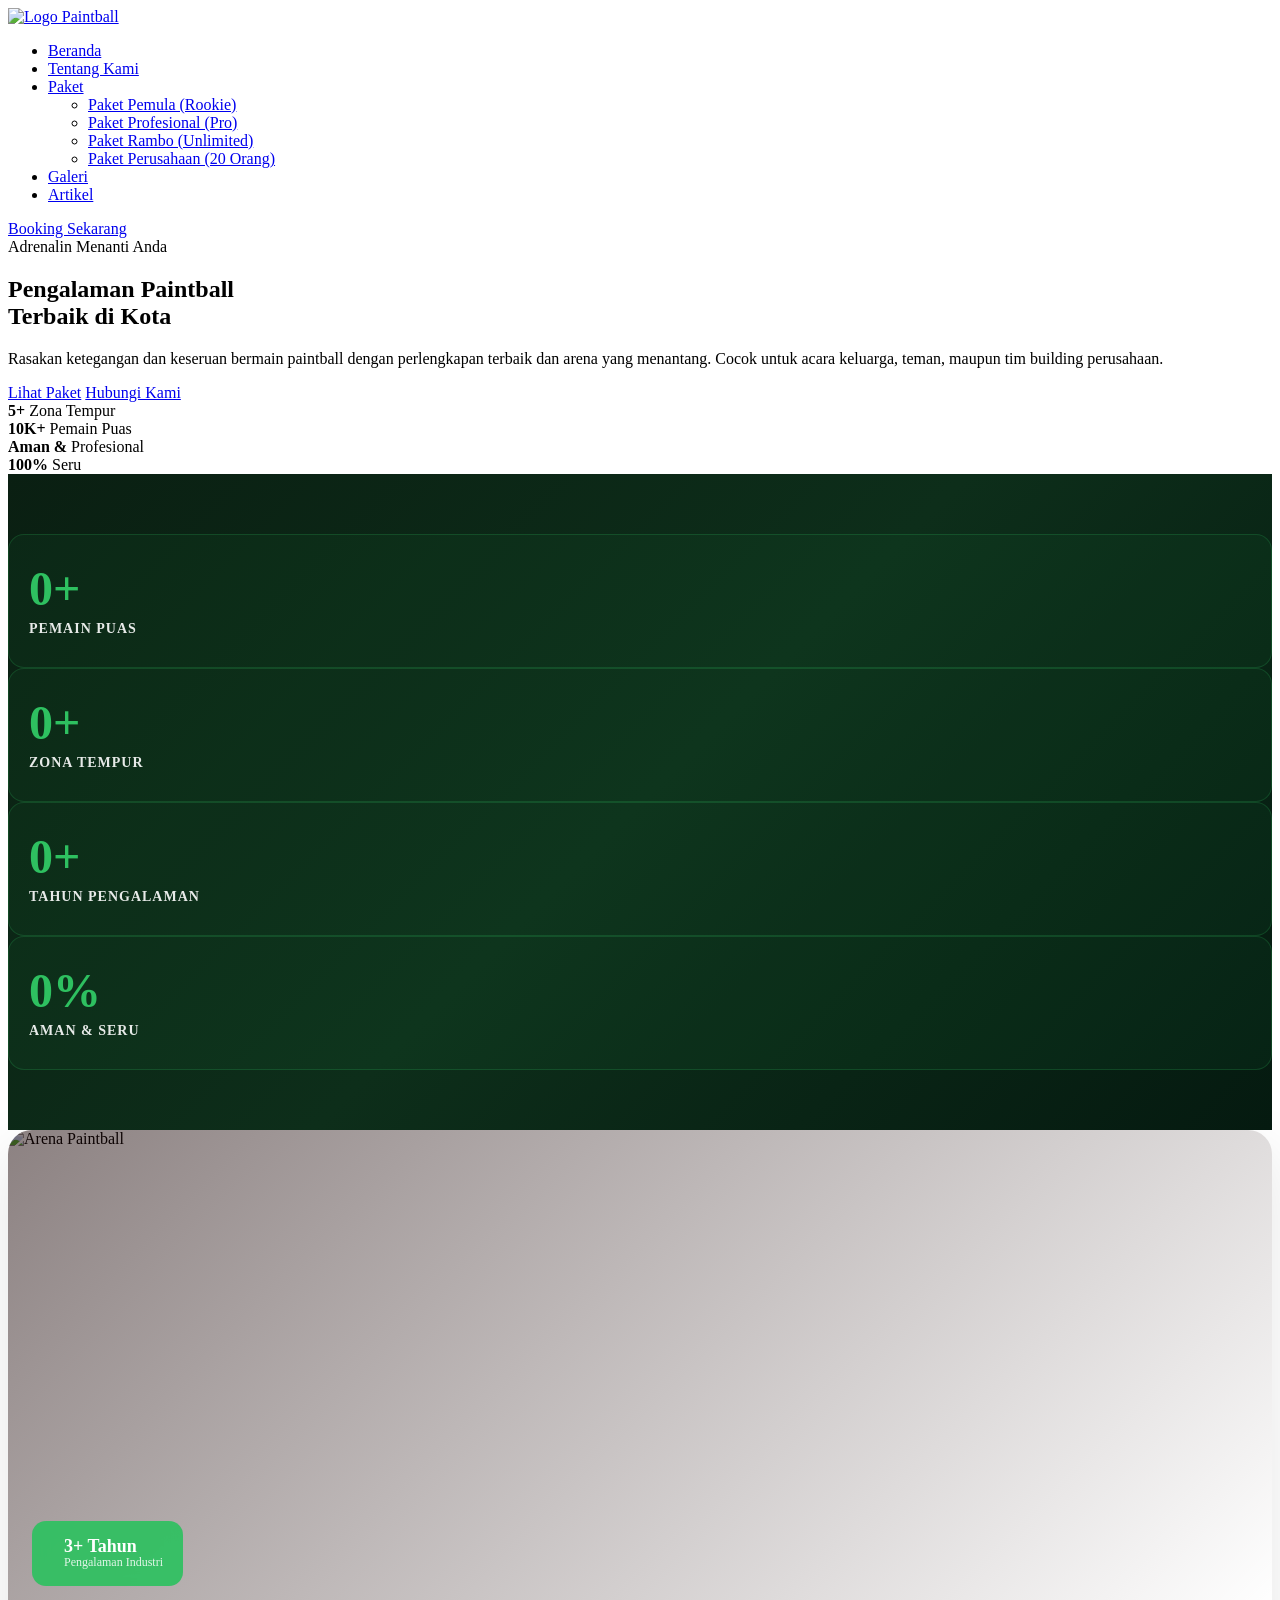
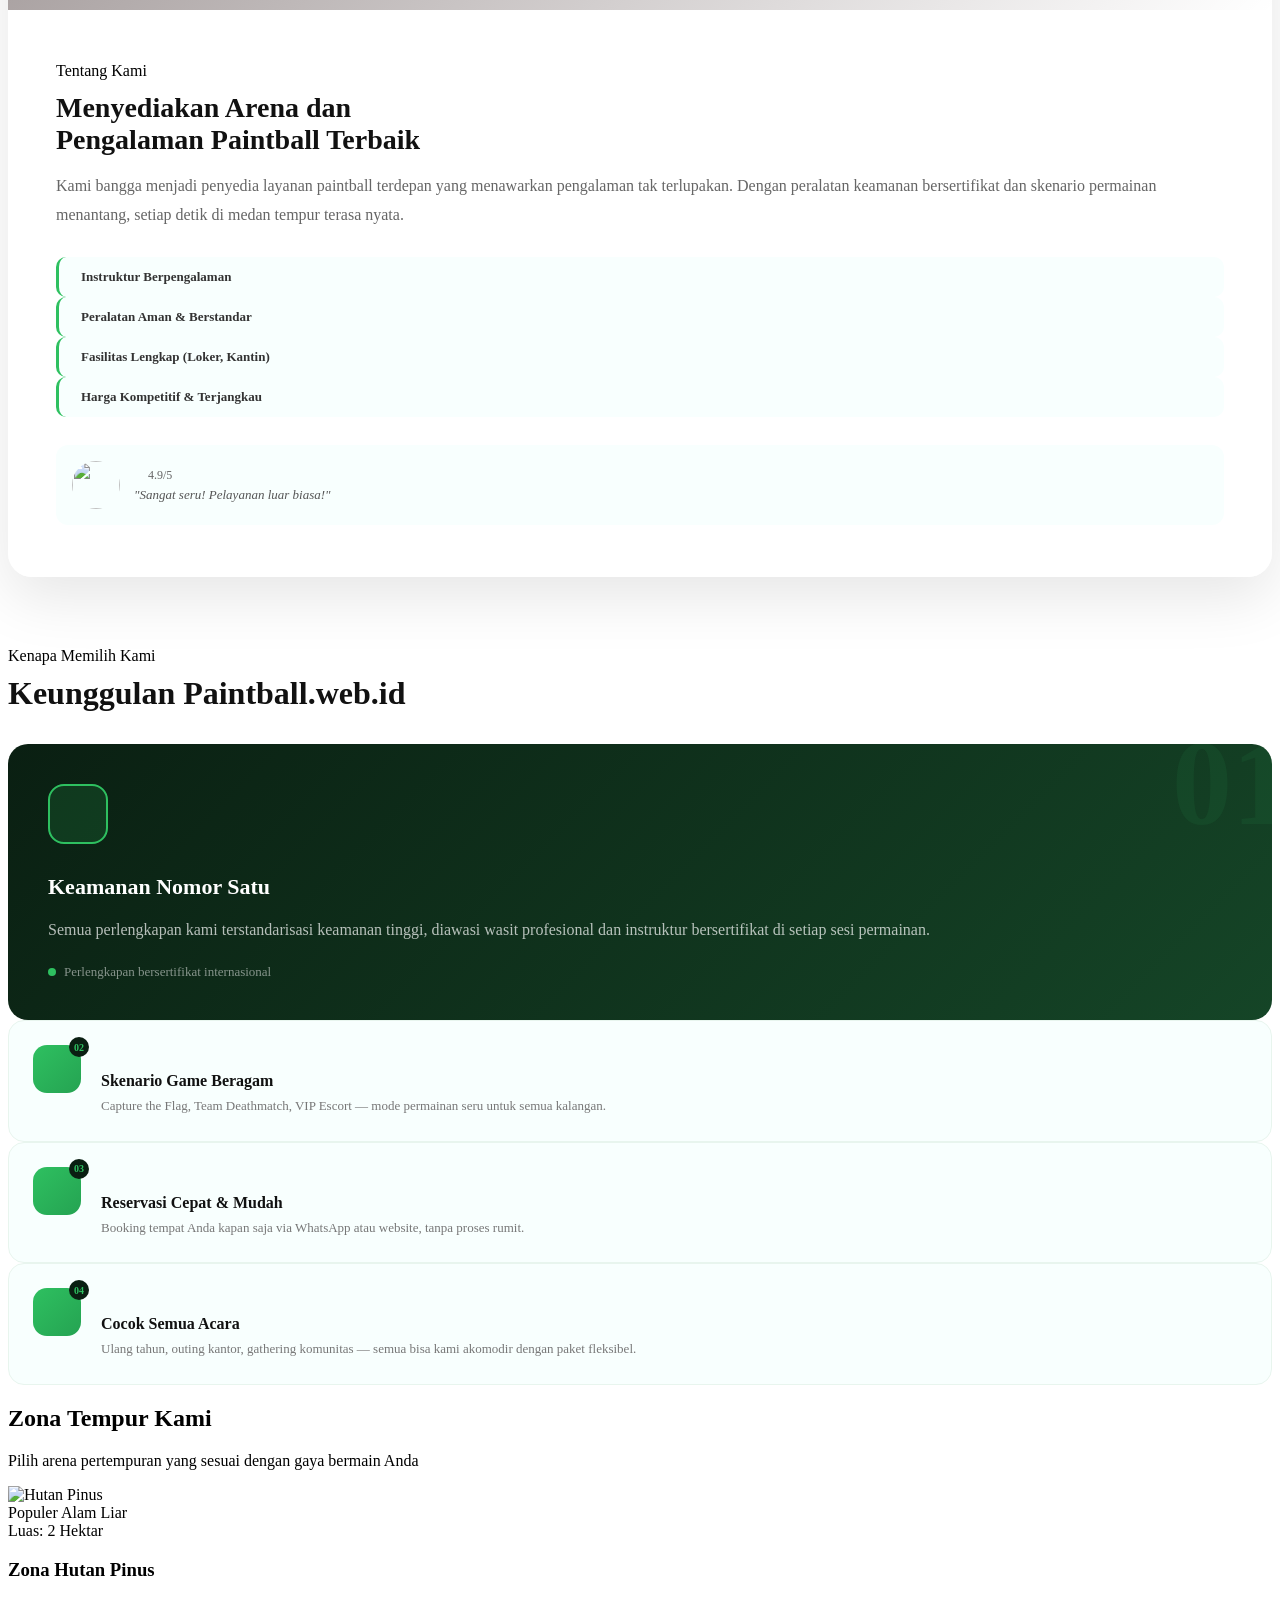
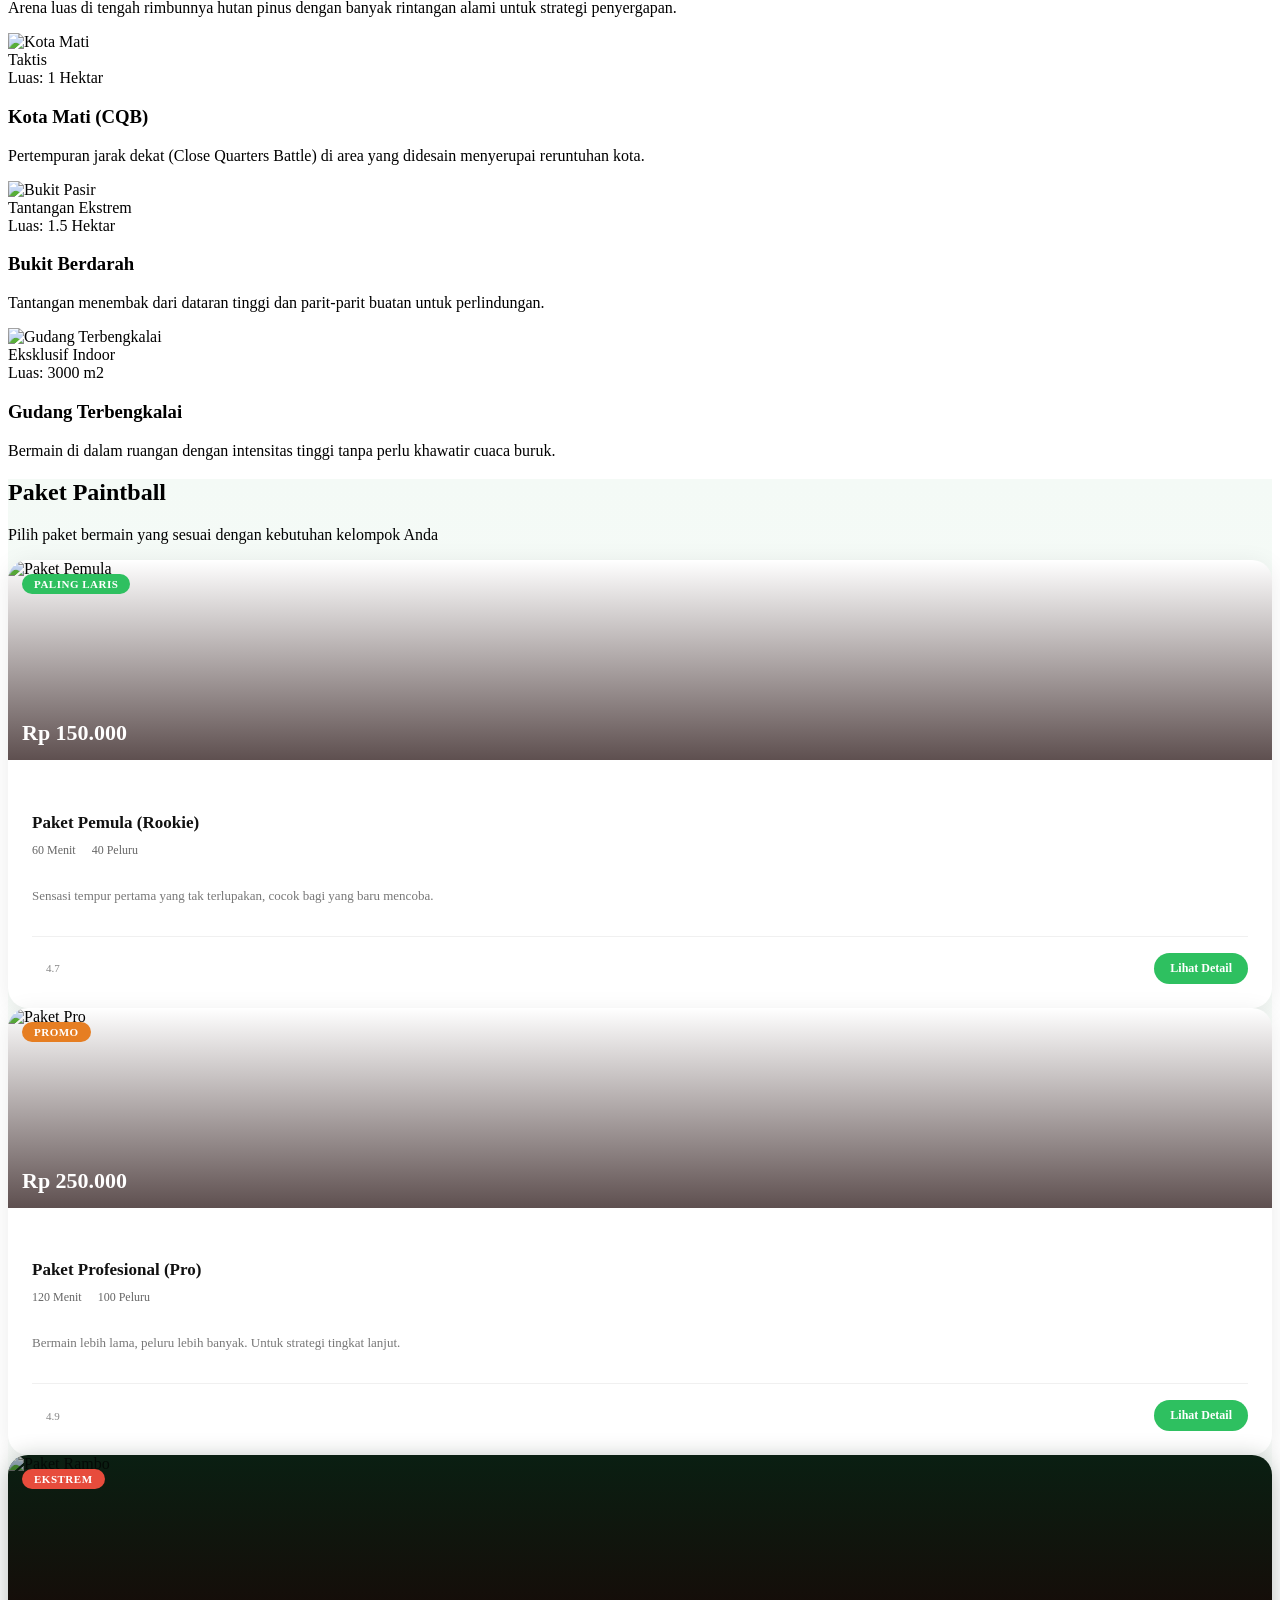
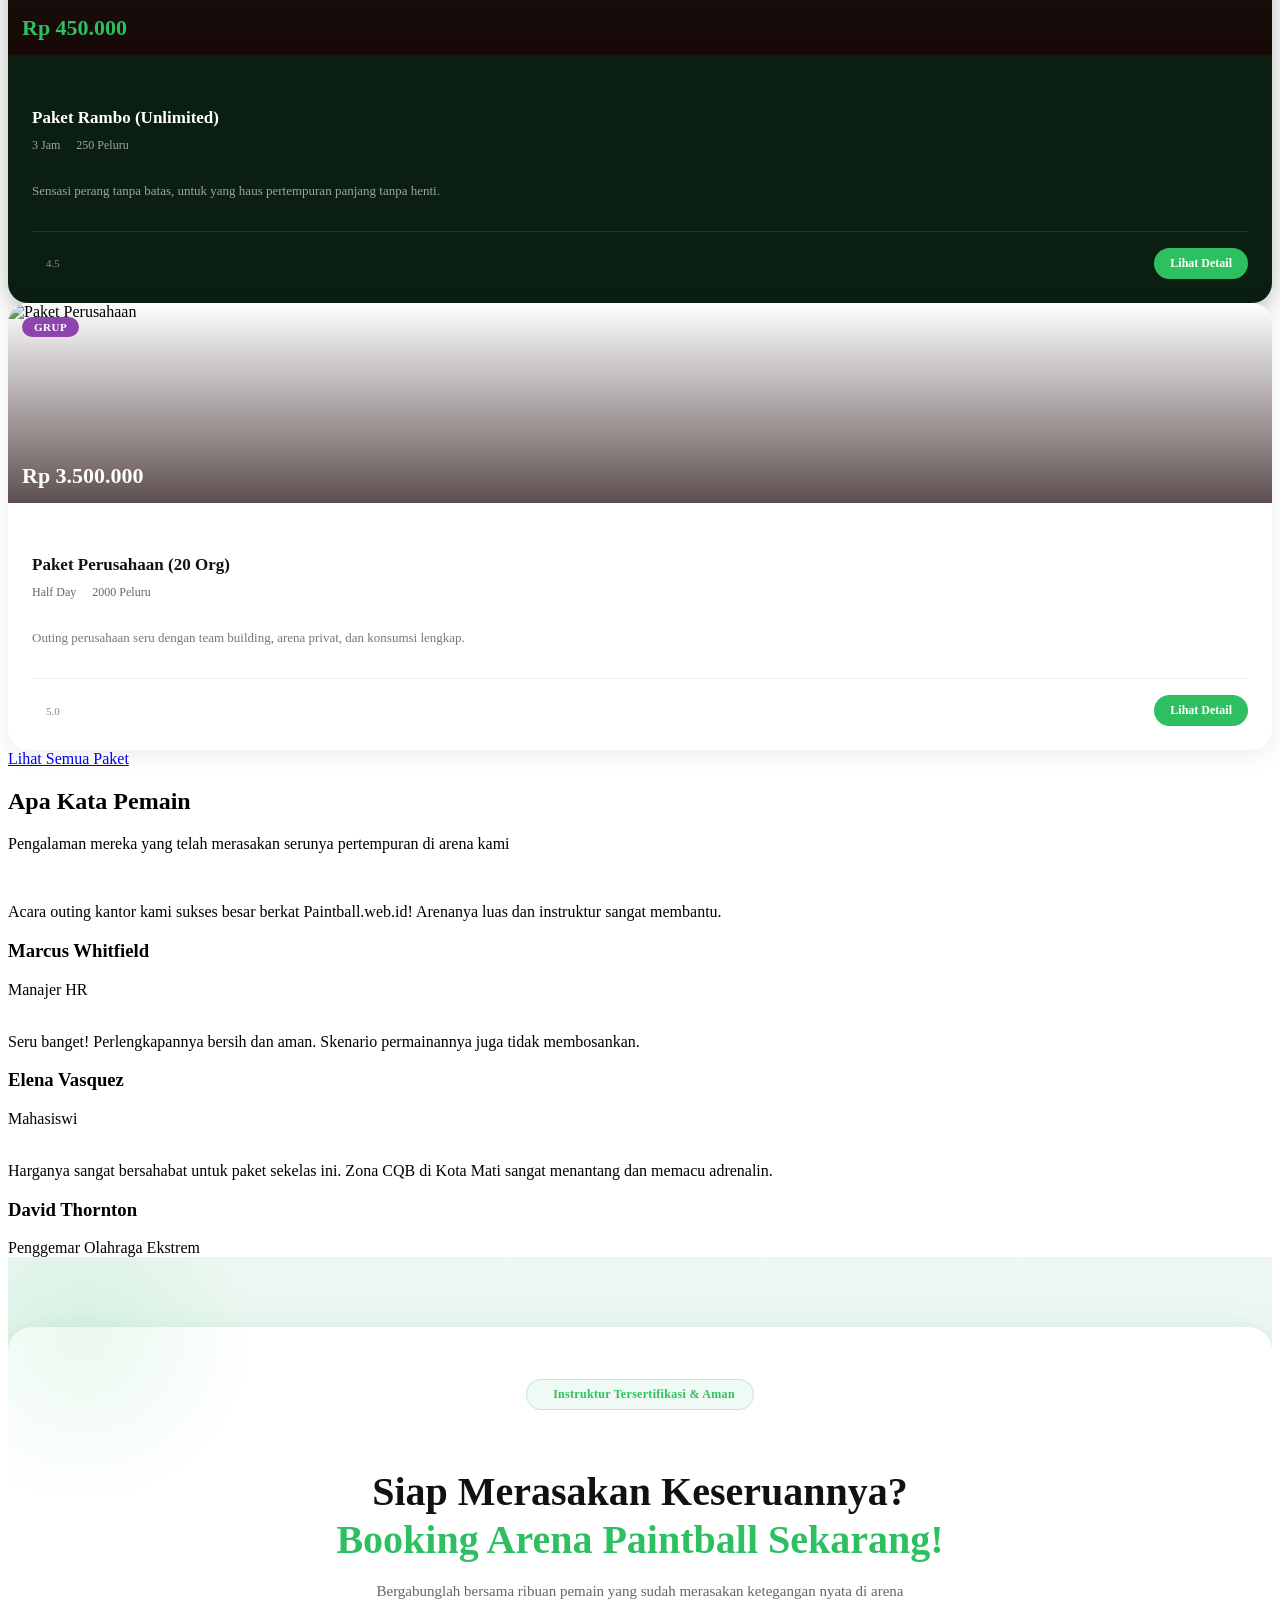
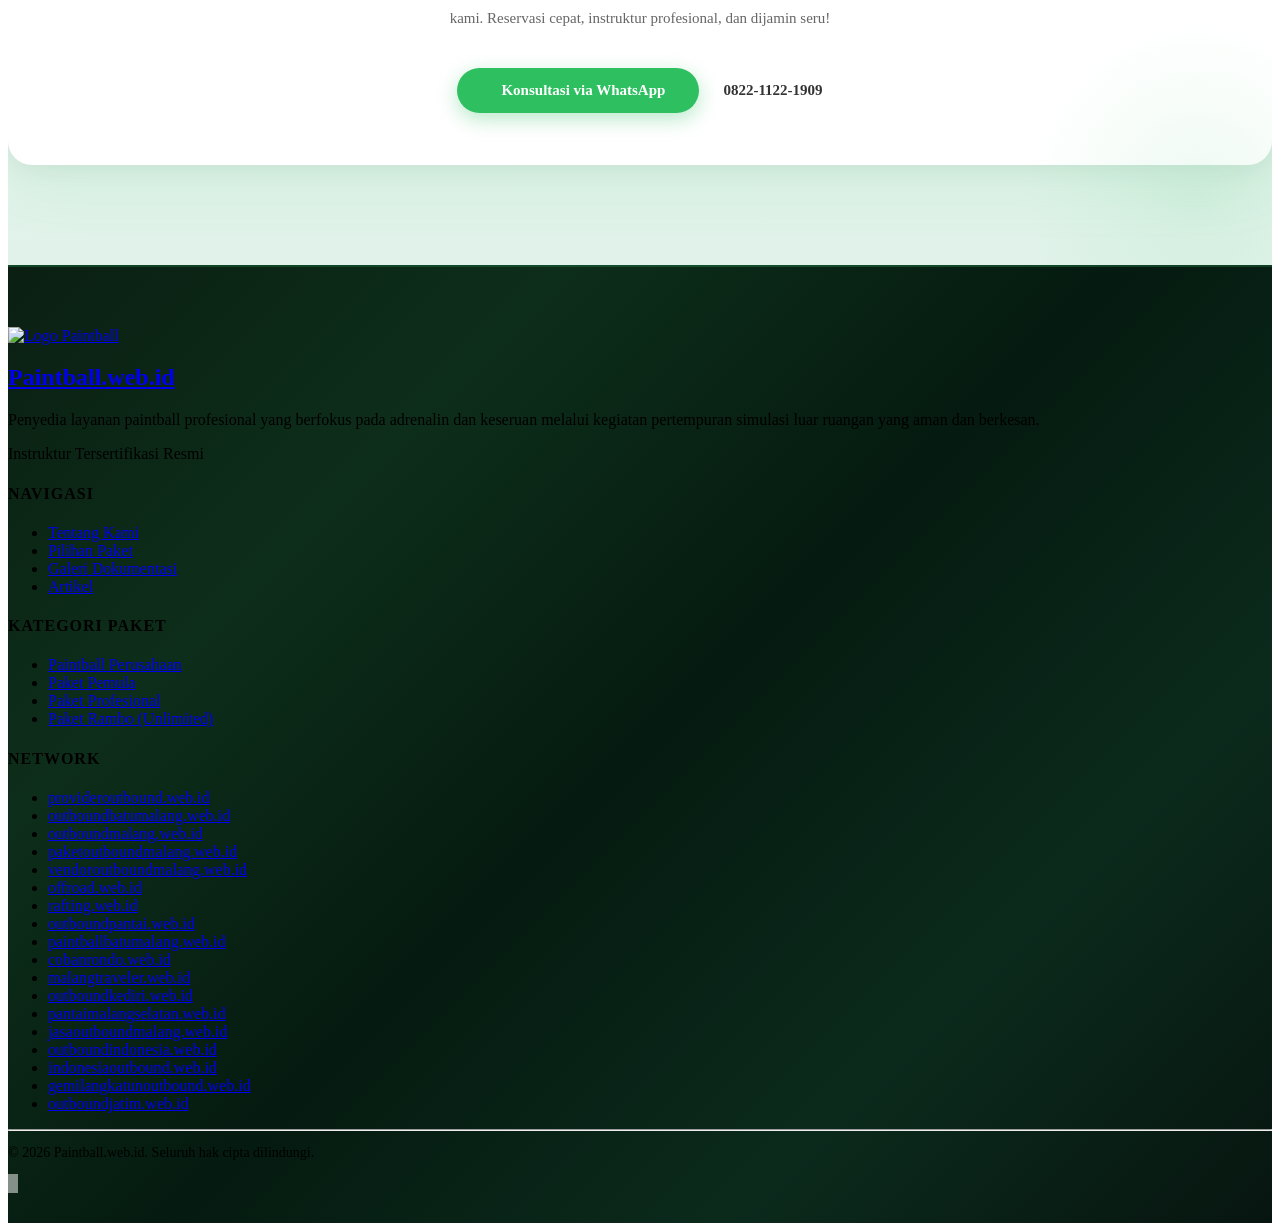
==== index.html @ d649b98e "Add files via upload" ====
<!DOCTYPE html>
<html lang="id">

<head>

  <meta charset="utf-8">
  <meta content="width=device-width, initial-scale=1.0" name="viewport">
  <title>Paintball Terbaik - Adrenalin Menanti Anda</title>
  <meta name="description" content="Rasakan keseruan bermain paintball dengan perlengkapan terbaik dan arena menantang. Cocok untuk acara keluarga, teman, maupun tim building.">
  <meta name="keywords"
    content="paintball, paintball Batu Malang, paket paintball murah, arena paintball, sewa perlengkapan paintball, paintball indonesia, booking paintball">

  <!-- AEO & GEO Tags -->
  <meta name="publisher" content="Paintball Web ID">
  <meta name="author" content="Tim Paintball Web ID">
  <meta name="robots" content="index, follow, max-image-preview:large, max-snippet:-1, max-video-preview:-1">

  <!-- OpenGraph -->
  <meta property="og:title" content="Paintball Terbaik - Adrenalin Menanti Anda">
  <meta property="og:description" content="Rasakan keseruan bermain paintball dengan perlengkapan terbaik dan arena menantang. Cocok untuk acara keluarga, teman, maupun tim building.">
  <meta property="og:url" content="https://paintball.web.id/">
  <meta property="og:type" content="website">
  <meta property="og:image" content="https://paintball.web.id/assets/img/logo.png">
  <meta property="og:site_name" content="Paintball.web.id">

  <!-- Twitter Card -->
  <meta name="twitter:card" content="summary_large_image">
  <meta name="twitter:title" content="Paintball Terbaik - Adrenalin Menanti Anda">
  <meta name="twitter:description" content="Rasakan keseruan bermain paintball dengan perlengkapan terbaik dan arena menantang. Cocok untuk acara keluarga, teman, maupun tim building.">
  <meta name="twitter:image" content="https://paintball.web.id/assets/img/logo.png">

  <!-- Canonical -->
  <link rel="canonical" href="https://paintball.web.id/">

  <!-- Favicons -->
  <link href="assets/img/favicon.png" rel="icon">
  <link href="assets/img/apple-touch-icon.png" rel="apple-touch-icon">

  <!-- Performance Optimization (Pagespeed) -->
  <link rel="preconnect" href="https://fonts.googleapis.com">
  <link rel="preconnect" href="https://fonts.gstatic.com" crossorigin>
  <link rel="dns-prefetch" href="https://fonts.googleapis.com">

  <!-- Fonts -->
  <link
    href="https://fonts.googleapis.com/css2?family=Roboto:ital,wght@0,100;0,300;0,400;0,500;0,700;0,900;1,100;1,300;1,400;1,500;1,700;1,900&family=Poppins:ital,wght@0,100;0,200;0,300;0,400;0,500;0,600;0,700;0,800;0,900;1,100;1,200;1,300;1,400;1,500;1,600;1,700;1,800;1,900&family=Raleway:ital,wght@0,100;0,200;0,300;0,400;0,500;0,600;0,700;0,800;0,900;1,100;1,200;1,300;1,400;1,500;1,600;1,700;1,800;1,900&display=swap"
    rel="stylesheet">

  <!-- Vendor CSS Files -->
  <link href="assets/vendor/bootstrap/css/bootstrap.min.css" rel="stylesheet">
  <link href="assets/vendor/bootstrap-icons/bootstrap-icons.css" rel="stylesheet">
  <link href="assets/vendor/aos/aos.css" rel="stylesheet">
  <link href="assets/vendor/swiper/swiper-bundle.min.css" rel="stylesheet">
  <link href="assets/vendor/glightbox/css/glightbox.min.css" rel="stylesheet">

  <!-- Main CSS File -->
  <link href="assets/css/main.css" rel="stylesheet">

  <!-- Schema.org JSON-LD -->
  <script type="application/ld+json">
{
  "@context": "https://schema.org",
  "@graph": [
    {
      "@type": "SportsActivityLocation",
      "@id": "https://paintball.web.id/#sportsactivitylocation",
      "name": "Paintball Web ID",
      "description": "Arena bermain paintball terbaik dan terlengkap di Batu Malang dengan paket murah meriah.",
      "url": "https://paintball.web.id",
      "telephone": "+6281234567890",
      "address": {
        "@type": "PostalAddress",
        "streetAddress": "Jl. Arena Paintball No. 1",
        "addressLocality": "Batu Malang",
        "addressRegion": "DKI Batu Malang",
        "postalCode": "10000",
        "addressCountry": "ID"
      },
      "image": "https://paintball.web.id/assets/img/logo.png"
    },
    {
      "@type": "WebSite",
      "@id": "https://paintball.web.id/#website",
      "url": "https://paintball.web.id",
      "name": "Paintball Web ID",
      "publisher": {
        "@id": "https://paintball.web.id/#sportsactivitylocation"
      }
    }
  ]
}
  </script>

</head>

<body class="index-page">

  <header id="header" class="header d-flex align-items-center fixed-top">
    <div
      class="header-container container-fluid container-xl position-relative d-flex align-items-center justify-content-between">

      <a href="/" class="logo d-flex align-items-center me-auto me-xl-0">
        <img src="assets/img/logo.png" alt="Logo Paintball">
      </a>

      <nav id="navmenu" class="navmenu">
        <ul>
          <li><a href="/" class="active">Beranda</a></li>
          <li><a href="about">Tentang Kami</a></li>
          <li class="dropdown"><a href="tours"><span>Paket</span> <i
                class="bi bi-chevron-down toggle-dropdown"></i></a>
            <ul>
              <li><a href="paket-pemula">Paket Pemula (Rookie)</a></li>
              <li><a href="paket-pro">Paket Profesional (Pro)</a></li>
              <li><a href="paket-rambo">Paket Rambo (Unlimited)</a></li>
              <li><a href="paket-perusahaan">Paket Perusahaan (20 Orang)</a></li>
            </ul>
          </li>
          <li><a href="gallery">Galeri</a></li>
          <li><a href="artikel">Artikel</a></li>
        </ul>
        <i class="mobile-nav-toggle d-xl-none bi bi-list"></i>
      </nav>

      <a class="btn-getstarted" href="https://wa.me/6282211221909" target="_blank">Booking Sekarang</a>

    </div>
  </header>

  <main class="main">

    <!-- Hero Section -->
    <section id="travel-hero" class="travel-hero section dark-background">

      <div class="container" data-aos="fade-up" data-aos-delay="100">

        <div class="row justify-content-center text-center">
          <div class="col-lg-8">
            <div class="hero-content" data-aos="zoom-in" data-aos-delay="200">
              <span class="badge-tag"><i class="bi bi-crosshair"></i> Adrenalin Menanti Anda</span>
              <h1>Pengalaman Paintball<br>Terbaik di Kota</h1>
              <p>Rasakan ketegangan dan keseruan bermain paintball dengan perlengkapan terbaik dan arena yang menantang.
                Cocok untuk acara keluarga, teman, maupun tim building perusahaan.</p>
              <div class="d-flex justify-content-center gap-3 mt-4">
                <a href="https://wa.me/6282211221909" class="btn-explore" target="_blank"><i
                    class="bi bi-arrow-right-circle me-2"></i>Lihat Paket</a>
                <a href="https://wa.me/6282211221909" target="_blank" class="btn-browse">Hubungi Kami</a>
              </div>
            </div>
          </div>
        </div>

        <div class="row justify-content-center mt-4">
          <div class="col-xl-10 col-lg-12">
            <div class="stats-row" data-aos="fade-up" data-aos-delay="400">
              <div class="stat-item">
                <i class="bi bi-geo-alt-fill"></i>
                <span><strong>5+</strong> Zona Tempur</span>
              </div>
              <div class="stat-item">
                <i class="bi bi-people-fill"></i>
                <span><strong>10K+</strong> Pemain Puas</span>
              </div>
              <div class="stat-item">
                <i class="bi bi-shield-check"></i>
                <span><strong>Aman &</strong> Profesional</span>
              </div>
              <div class="stat-item">
                <i class="bi bi-award-fill"></i>
                <span><strong>100%</strong> Seru</span>
              </div>
            </div>
          </div>
        </div>

      </div>

    </section><!-- /Hero Section -->

    <!-- Stats Bar Section -->
    <section id="stats-bar"
      style="background: linear-gradient(135deg, #0a1f12 0%, #0d2e1a 50%, #051a10 100%); padding: 60px 0; position:relative; overflow:hidden;">
      <div
        style="position:absolute;top:0;left:0;right:0;bottom:0;background:url('assets/img/homepage/aksi-pemain-paintball-di-hutan-pinus.webp') center/cover no-repeat;opacity:0.08;">
      </div>
      <div class="container position-relative">
        <div class="row g-4 text-center">
          <div class="col-lg-3 col-md-6" data-aos="fade-up" data-aos-delay="100">
            <div
              style="padding:30px 20px;border:1px solid rgba(46,192,96,0.2);border-radius:16px;background:rgba(46,192,96,0.05);transition:all 0.3s;"
              onmouseenter="this.style.background='rgba(46,192,96,0.12)'"
              onmouseleave="this.style.background='rgba(46,192,96,0.05)'">
              <div style="font-size:48px;font-weight:900;color:#2ec060;line-height:1;margin-bottom:8px;"><span
                  class="purecounter" data-purecounter-start="0" data-purecounter-end="10000"
                  data-purecounter-duration="2">0</span>+</div>
              <div
                style="color:rgba(255,255,255,0.9);font-weight:600;font-size:14px;letter-spacing:1px;text-transform:uppercase;">
                Pemain Puas</div>
            </div>
          </div>
          <div class="col-lg-3 col-md-6" data-aos="fade-up" data-aos-delay="200">
            <div
              style="padding:30px 20px;border:1px solid rgba(46,192,96,0.2);border-radius:16px;background:rgba(46,192,96,0.05);transition:all 0.3s;"
              onmouseenter="this.style.background='rgba(46,192,96,0.12)'"
              onmouseleave="this.style.background='rgba(46,192,96,0.05)'">
              <div style="font-size:48px;font-weight:900;color:#2ec060;line-height:1;margin-bottom:8px;"><span
                  class="purecounter" data-purecounter-start="0" data-purecounter-end="5"
                  data-purecounter-duration="2">0</span>+</div>
              <div
                style="color:rgba(255,255,255,0.9);font-weight:600;font-size:14px;letter-spacing:1px;text-transform:uppercase;">
                Zona Tempur</div>
            </div>
          </div>
          <div class="col-lg-3 col-md-6" data-aos="fade-up" data-aos-delay="300">
            <div
              style="padding:30px 20px;border:1px solid rgba(46,192,96,0.2);border-radius:16px;background:rgba(46,192,96,0.05);transition:all 0.3s;"
              onmouseenter="this.style.background='rgba(46,192,96,0.12)'"
              onmouseleave="this.style.background='rgba(46,192,96,0.05)'">
              <div style="font-size:48px;font-weight:900;color:#2ec060;line-height:1;margin-bottom:8px;"><span
                  class="purecounter" data-purecounter-start="0" data-purecounter-end="3"
                  data-purecounter-duration="2">0</span>+</div>
              <div
                style="color:rgba(255,255,255,0.9);font-weight:600;font-size:14px;letter-spacing:1px;text-transform:uppercase;">
                Tahun Pengalaman</div>
            </div>
          </div>
          <div class="col-lg-3 col-md-6" data-aos="fade-up" data-aos-delay="400">
            <div
              style="padding:30px 20px;border:1px solid rgba(46,192,96,0.2);border-radius:16px;background:rgba(46,192,96,0.05);transition:all 0.3s;"
              onmouseenter="this.style.background='rgba(46,192,96,0.12)'"
              onmouseleave="this.style.background='rgba(46,192,96,0.05)'">
              <div style="font-size:48px;font-weight:900;color:#2ec060;line-height:1;margin-bottom:8px;"><span
                  class="purecounter" data-purecounter-start="0" data-purecounter-end="100"
                  data-purecounter-duration="2">0</span>%</div>
              <div
                style="color:rgba(255,255,255,0.9);font-weight:600;font-size:14px;letter-spacing:1px;text-transform:uppercase;">
                Aman & Seru</div>
            </div>
          </div>
        </div>
      </div>
    </section><!-- /Stats Bar -->

    <!-- Why Us Section -->
    <section id="why-us" class="why-us section">

      <div class="container" data-aos="fade-up" data-aos-delay="100">

        <!-- About Area: Asymmetric Layout -->
        <div class="row g-0 align-items-stretch mb-5"
          style="border-radius:24px;overflow:hidden;box-shadow:0 20px 60px rgba(0,0,0,0.10);">
          <!-- Image Side -->
          <div class="col-lg-5" data-aos="fade-right" data-aos-delay="200" style="min-height:480px;position:relative;">
            <img src="assets/img/homepage/aksi-pemain-paintball-di-hutan-pinus.webp" alt="Arena Paintball"
              style="width:100%;height:100%;object-fit:cover;display:block;">
            <div style="position:absolute;inset:0;background:linear-gradient(135deg,rgba(26,5,5,0.5),transparent);">
            </div>
            <div
              style="position:absolute;bottom:24px;left:24px;background:rgba(46,192,96,0.92);backdrop-filter:blur(8px);border-radius:14px;padding:16px 20px;display:flex;align-items:center;gap:12px;">
              <i class="bi bi-trophy-fill" style="font-size:28px;color:#fff;"></i>
              <div>
                <div style="color:#fff;font-weight:800;font-size:18px;line-height:1;">3+ Tahun</div>
                <div style="color:rgba(255,255,255,0.85);font-size:12px;">Pengalaman Industri</div>
              </div>
            </div>
          </div>
          <!-- Content Side -->
          <div class="col-lg-7" data-aos="fade-left" data-aos-delay="300" style="background:#fff;padding:52px 48px;">
            <span class="label-tag">Tentang Kami</span>
            <h3 style="font-size:28px;font-weight:800;color:#111;margin:12px 0 16px;">Menyediakan Arena
              dan<br>Pengalaman Paintball Terbaik</h3>
            <p style="color:#666;line-height:1.8;margin-bottom:28px;">Kami bangga menjadi penyedia layanan paintball
              terdepan yang menawarkan pengalaman tak terlupakan. Dengan peralatan keamanan bersertifikat dan skenario
              permainan menantang, setiap detik di medan tempur terasa nyata.</p>
            <div class="row g-3 mb-32">
              <div class="col-sm-6">
                <div
                  style="display:flex;align-items:center;gap:10px;padding:12px;background:#f8fffe;border-radius:10px;border-left:3px solid #2ec060;">
                  <i class="bi bi-check2-circle" style="color:#2ec060;font-size:18px;"></i>
                  <span style="font-size:13px;font-weight:600;color:#333;">Instruktur Berpengalaman</span>
                </div>
              </div>
              <div class="col-sm-6">
                <div
                  style="display:flex;align-items:center;gap:10px;padding:12px;background:#f8fffe;border-radius:10px;border-left:3px solid #2ec060;">
                  <i class="bi bi-check2-circle" style="color:#2ec060;font-size:18px;"></i>
                  <span style="font-size:13px;font-weight:600;color:#333;">Peralatan Aman & Berstandar</span>
                </div>
              </div>
              <div class="col-sm-6">
                <div
                  style="display:flex;align-items:center;gap:10px;padding:12px;background:#f8fffe;border-radius:10px;border-left:3px solid #2ec060;">
                  <i class="bi bi-check2-circle" style="color:#2ec060;font-size:18px;"></i>
                  <span style="font-size:13px;font-weight:600;color:#333;">Fasilitas Lengkap (Loker, Kantin)</span>
                </div>
              </div>
              <div class="col-sm-6">
                <div
                  style="display:flex;align-items:center;gap:10px;padding:12px;background:#f8fffe;border-radius:10px;border-left:3px solid #2ec060;">
                  <i class="bi bi-check2-circle" style="color:#2ec060;font-size:18px;"></i>
                  <span style="font-size:13px;font-weight:600;color:#333;">Harga Kompetitif & Terjangkau</span>
                </div>
              </div>
            </div>
            <div
              style="display:flex;align-items:center;gap:14px;margin-top:28px;padding:16px;background:#f8fffe;border-radius:12px;">
              <img src="assets/img/travel/misc-square-14.webp" alt=""
                style="width:48px;height:48px;border-radius:50%;object-fit:cover;">
              <div>
                <div style="display:flex;gap:2px;margin-bottom:4px;">
                  <i class="bi bi-star-fill" style="color:#f7b731;font-size:12px;"></i>
                  <i class="bi bi-star-fill" style="color:#f7b731;font-size:12px;"></i>
                  <i class="bi bi-star-fill" style="color:#f7b731;font-size:12px;"></i>
                  <i class="bi bi-star-fill" style="color:#f7b731;font-size:12px;"></i>
                  <i class="bi bi-star-fill" style="color:#f7b731;font-size:12px;"></i>
                  <span style="font-size:12px;color:#666;margin-left:4px;">4.9/5</span>
                </div>
                <p style="font-size:13px;color:#555;margin:0;font-style:italic;">"Sangat seru! Pelayanan luar biasa!"
                </p>
              </div>
            </div>
          </div>
        </div><!-- End About Area -->

        <!-- Keunggulan: Numbered Steps Layout -->
        <div style="margin-top:70px;">
          <div class="text-center mb-5" data-aos="fade-up">
            <span class="label-tag-center">Kenapa Memilih Kami</span>
            <h3 style="font-size:32px;font-weight:800;color:#111;margin-top:10px;">Keunggulan Paintball.web.id</h3>
          </div>
          <div class="row g-4">
            <!-- Big Feature Left -->
            <div class="col-lg-6" data-aos="fade-right" data-aos-delay="100">
              <div
                style="background:linear-gradient(135deg,#0a1f12,#154527);border-radius:20px;padding:40px;height:100%;position:relative;overflow:hidden;">
                <div
                  style="position:absolute;top:-20px;right:-20px;font-size:120px;font-weight:900;color:rgba(46,192,96,0.08);line-height:1;">
                  01</div>
                <div
                  style="width:56px;height:56px;background:rgba(46,192,96,0.15);border:2px solid #2ec060;border-radius:16px;display:flex;align-items:center;justify-content:center;margin-bottom:20px;">
                  <i class="bi bi-shield-check" style="font-size:24px;color:#2ec060;"></i>
                </div>
                <h4 style="color:#fff;font-size:22px;font-weight:700;margin-bottom:12px;">Keamanan Nomor Satu</h4>
                <p style="color:rgba(255,255,255,0.7);line-height:1.8;">Semua perlengkapan kami terstandarisasi keamanan
                  tinggi, diawasi wasit profesional dan instruktur bersertifikat di setiap sesi permainan.</p>
                <div style="margin-top:20px;display:flex;align-items:center;gap:8px;">
                  <span style="width:8px;height:8px;background:#2ec060;border-radius:50%;display:inline-block;"></span>
                  <span style="color:rgba(255,255,255,0.5);font-size:13px;">Perlengkapan bersertifikat
                    internasional</span>
                </div>
              </div>
            </div>
            <!-- 3 small features right -->
            <div class="col-lg-6">
              <div class="row g-4 h-100">
                <div class="col-12" data-aos="fade-left" data-aos-delay="150">
                  <div
                    style="background:#f8fffe;border:1px solid #e8f5ee;border-radius:16px;padding:24px;display:flex;gap:20px;align-items:flex-start;transition:all 0.3s;"
                    onmouseenter="this.style.background='#edfbf3';this.style.transform='translateX(4px)'"
                    onmouseleave="this.style.background='#f8fffe';this.style.transform='translateX(0)'">
                    <div style="position:relative;flex-shrink:0;">
                      <div
                        style="width:48px;height:48px;background:linear-gradient(135deg,#2ec060,#25a352);border-radius:14px;display:flex;align-items:center;justify-content:center;">
                        <i class="bi bi-controller" style="color:#fff;font-size:20px;"></i>
                      </div>
                      <span
                        style="position:absolute;top:-8px;right:-8px;background:#0a1f12;color:#2ec060;font-size:10px;font-weight:800;width:20px;height:20px;border-radius:50%;display:flex;align-items:center;justify-content:center;">02</span>
                    </div>
                    <div>
                      <h5 style="font-size:16px;font-weight:700;color:#111;margin-bottom:6px;">Skenario Game Beragam
                      </h5>
                      <p style="color:#777;font-size:13px;margin:0;line-height:1.6;">Capture the Flag, Team Deathmatch,
                        VIP Escort — mode permainan seru untuk semua kalangan.</p>
                    </div>
                  </div>
                </div>
                <div class="col-12" data-aos="fade-left" data-aos-delay="250">
                  <div
                    style="background:#f8fffe;border:1px solid #e8f5ee;border-radius:16px;padding:24px;display:flex;gap:20px;align-items:flex-start;transition:all 0.3s;"
                    onmouseenter="this.style.background='#edfbf3';this.style.transform='translateX(4px)'"
                    onmouseleave="this.style.background='#f8fffe';this.style.transform='translateX(0)'">
                    <div style="position:relative;flex-shrink:0;">
                      <div
                        style="width:48px;height:48px;background:linear-gradient(135deg,#2ec060,#25a352);border-radius:14px;display:flex;align-items:center;justify-content:center;">
                        <i class="bi bi-calendar2-check" style="color:#fff;font-size:20px;"></i>
                      </div>
                      <span
                        style="position:absolute;top:-8px;right:-8px;background:#0a1f12;color:#2ec060;font-size:10px;font-weight:800;width:20px;height:20px;border-radius:50%;display:flex;align-items:center;justify-content:center;">03</span>
                    </div>
                    <div>
                      <h5 style="font-size:16px;font-weight:700;color:#111;margin-bottom:6px;">Reservasi Cepat & Mudah
                      </h5>
                      <p style="color:#777;font-size:13px;margin:0;line-height:1.6;">Booking tempat Anda kapan saja via
                        WhatsApp atau website, tanpa proses rumit.</p>
                    </div>
                  </div>
                </div>
                <div class="col-12" data-aos="fade-left" data-aos-delay="350">
                  <div
                    style="background:#f8fffe;border:1px solid #e8f5ee;border-radius:16px;padding:24px;display:flex;gap:20px;align-items:flex-start;transition:all 0.3s;"
                    onmouseenter="this.style.background='#edfbf3';this.style.transform='translateX(4px)'"
                    onmouseleave="this.style.background='#f8fffe';this.style.transform='translateX(0)'">
                    <div style="position:relative;flex-shrink:0;">
                      <div
                        style="width:48px;height:48px;background:linear-gradient(135deg,#2ec060,#25a352);border-radius:14px;display:flex;align-items:center;justify-content:center;">
                        <i class="bi bi-people" style="color:#fff;font-size:20px;"></i>
                      </div>
                      <span
                        style="position:absolute;top:-8px;right:-8px;background:#0a1f12;color:#2ec060;font-size:10px;font-weight:800;width:20px;height:20px;border-radius:50%;display:flex;align-items:center;justify-content:center;">04</span>
                    </div>
                    <div>
                      <h5 style="font-size:16px;font-weight:700;color:#111;margin-bottom:6px;">Cocok Semua Acara</h5>
                      <p style="color:#777;font-size:13px;margin:0;line-height:1.6;">Ulang tahun, outing kantor,
                        gathering komunitas — semua bisa kami akomodir dengan paket fleksibel.</p>
                    </div>
                  </div>
                </div>
              </div>
            </div>
          </div>
        </div><!-- End Keunggulan -->

      </div>

    </section><!-- /Why Us Section -->

    <!-- Zona Tempur Section -->
    <section id="featured-destinations" class="featured-destinations section">

      <!-- Section Title -->
      <div class="container section-title" data-aos="fade-up">
        <h2>Zona Tempur Kami</h2>
        <p>Pilih arena pertempuran yang sesuai dengan gaya bermain Anda</p>
      </div><!-- End Section Title -->

      <div class="container" data-aos="fade-up" data-aos-delay="100">

        <div class="row g-4">

          <div class="col-lg-8 col-md-7" data-aos="zoom-in" data-aos-delay="150">
            <div class="spot-card spot-featured">
              <img src="assets/img/homepage/arena-paintball-hutan-pinus.webp" alt="Hutan Pinus" class="img-fluid"
                loading="lazy">
              <div class="spot-gradient"></div>
              <div class="spot-tags">
                <span class="tag-pill">Populer</span>
                <span class="tag-pill vibrant">Alam Liar</span>
              </div>
              <div class="spot-details">
                <span class="trip-count"><i class="bi bi-geo-alt"></i> Luas: 2 Hektar</span>
                <h3>Zona Hutan Pinus</h3>
                <p>Arena luas di tengah rimbunnya hutan pinus dengan banyak rintangan alami untuk strategi penyergapan.
                </p>
              </div>
            </div>
          </div><!-- End Spot Card -->

          <div class="col-lg-4 col-md-5" data-aos="zoom-in" data-aos-delay="250">
            <div class="spot-card spot-featured">
              <img src="assets/img/homepage/arena-paintball-reruntuhan.webp" alt="Kota Mati" class="img-fluid"
                loading="lazy">
              <div class="spot-gradient"></div>
              <div class="spot-tags">
                <span class="tag-pill special">Taktis</span>
              </div>
              <div class="spot-details">
                <span class="trip-count"><i class="bi bi-geo-alt"></i> Luas: 1 Hektar</span>
                <h3>Kota Mati (CQB)</h3>
                <p>Pertempuran jarak dekat (Close Quarters Battle) di area yang didesain menyerupai reruntuhan kota.</p>
              </div>
            </div>
          </div><!-- End Spot Card -->

          <div class="col-lg-4 col-md-5" data-aos="fade-up" data-aos-delay="200">
            <div class="spot-card">
              <img src="assets/img/homepage/arena-paintball-bukit-berdarah.webp" alt="Bukit Pasir" class="img-fluid"
                loading="lazy">
              <div class="spot-gradient"></div>
              <div class="spot-tags">
                <span class="tag-pill">Tantangan Ekstrem</span>
              </div>
              <div class="spot-details">
                <span class="trip-count"><i class="bi bi-geo-alt"></i> Luas: 1.5 Hektar</span>
                <h3>Bukit Berdarah</h3>
                <p>Tantangan menembak dari dataran tinggi dan parit-parit buatan untuk perlindungan.</p>
              </div>
            </div>
          </div><!-- End Spot Card -->

          <div class="col-lg-8 col-md-7" data-aos="fade-up" data-aos-delay="300">
            <div class="spot-card">
              <img src="assets/img/homepage/arena-paintball-gudang-bekas.webp" alt="Gudang Terbengkalai"
                class="img-fluid" loading="lazy">
              <div class="spot-gradient"></div>
              <div class="spot-tags">
                <span class="tag-pill vibrant">Eksklusif</span>
                <span class="tag-pill">Indoor</span>
              </div>
              <div class="spot-details">
                <span class="trip-count"><i class="bi bi-geo-alt"></i> Luas: 3000 m2</span>
                <h3>Gudang Terbengkalai</h3>
                <p>Bermain di dalam ruangan dengan intensitas tinggi tanpa perlu khawatir cuaca buruk.</p>
              </div>
            </div>
          </div><!-- End Spot Card -->

        </div>



      </div>

    </section><!-- /Zona Tempur Section -->

    <!-- Paket Paintball Section -->
    <section id="featured-tours" class="featured-tours section"
      style="background:linear-gradient(180deg,#f4faf6 0%,#fff 100%);">

      <!-- Section Title -->
      <div class="container section-title" data-aos="fade-up">
        <h2>Paket Paintball</h2>
        <p>Pilih paket bermain yang sesuai dengan kebutuhan kelompok Anda</p>
      </div><!-- End Section Title -->

      <div class="container" data-aos="fade-up" data-aos-delay="100">

        <!-- Card Grid: 4 vertikal premium -->
        <div class="row g-4">

          <!-- Paket Pemula -->
          <div class="col-lg-3 col-md-6" data-aos="fade-up" data-aos-delay="100">
            <div
              style="border-radius:20px;overflow:hidden;background:#fff;box-shadow:0 4px 24px rgba(0,0,0,0.08);height:100%;display:flex;flex-direction:column;transition:all 0.3s;"
              onmouseenter="this.style.transform='translateY(-8px)';this.style.boxShadow='0 16px 48px rgba(0,0,0,0.15)'"
              onmouseleave="this.style.transform='translateY(0)';this.style.boxShadow='0 4px 24px rgba(0,0,0,0.08)'">
              <div style="position:relative;height:200px;overflow:hidden;">
                <img src="assets/img/paket/aksi-paintball-hutan.webp" alt="Paket Pemula"
                  style="width:100%;height:100%;object-fit:cover;transition:transform 0.5s;"
                  onmouseenter="this.style.transform='scale(1.08)'" onmouseleave="this.style.transform='scale(1)'">
                <div style="position:absolute;inset:0;background:linear-gradient(to top,rgba(26,5,5,0.7),transparent);">
                </div>
                <span
                  style="position:absolute;top:14px;left:14px;background:#2ec060;color:#fff;font-size:11px;font-weight:700;padding:4px 12px;border-radius:20px;letter-spacing:0.5px;">PALING
                  LARIS</span>
                <div style="position:absolute;bottom:14px;left:14px;color:#fff;font-size:22px;font-weight:900;">Rp
                  150.000</div>
              </div>
              <div style="padding:24px;flex:1;display:flex;flex-direction:column;">
                <h5 style="font-size:17px;font-weight:700;color:#111;margin-bottom:10px;">Paket Pemula (Rookie)</h5>
                <div style="display:flex;gap:16px;margin-bottom:14px;">
                  <span style="font-size:12px;color:#666;"><i class="bi bi-clock" style="color:#2ec060;"></i> 60
                    Menit</span>
                  <span style="font-size:12px;color:#666;"><i class="bi bi-bullseye" style="color:#2ec060;"></i> 40
                    Peluru</span>
                </div>
                <p style="font-size:13px;color:#777;line-height:1.7;flex:1;">Sensasi tempur pertama yang tak terlupakan,
                  cocok bagi yang baru mencoba.</p>
                <div
                  style="display:flex;justify-content:space-between;align-items:center;margin-top:16px;padding-top:16px;border-top:1px solid #f0f0f0;">
                  <div style="display:flex;gap:2px;">
                    <i class="bi bi-star-fill" style="color:#f7b731;font-size:11px;"></i><i class="bi bi-star-fill"
                      style="color:#f7b731;font-size:11px;"></i><i class="bi bi-star-fill"
                      style="color:#f7b731;font-size:11px;"></i><i class="bi bi-star-fill"
                      style="color:#f7b731;font-size:11px;"></i><i class="bi bi-star-half"
                      style="color:#f7b731;font-size:11px;"></i>
                    <span style="font-size:11px;color:#888;margin-left:4px;">4.7</span>
                  </div>
                  <a href="paket-pemula"
                    style="background:#2ec060;color:#fff;padding:8px 16px;border-radius:20px;font-size:12px;font-weight:700;text-decoration:none;transition:background 0.2s;"
                    onmouseenter="this.style.background='#25a352'" onmouseleave="this.style.background='#2ec060'">Lihat
                    Detail</a>
                </div>
              </div>
            </div>
          </div>

          <!-- Paket Pro -->
          <div class="col-lg-3 col-md-6" data-aos="fade-up" data-aos-delay="200">
            <div
              style="border-radius:20px;overflow:hidden;background:#fff;box-shadow:0 4px 24px rgba(0,0,0,0.08);height:100%;display:flex;flex-direction:column;transition:all 0.3s;"
              onmouseenter="this.style.transform='translateY(-8px)';this.style.boxShadow='0 16px 48px rgba(0,0,0,0.15)'"
              onmouseleave="this.style.transform='translateY(0)';this.style.boxShadow='0 4px 24px rgba(0,0,0,0.08)'">
              <div style="position:relative;height:200px;overflow:hidden;">
                <img src="assets/img/paket/prajurit-paintball-hutan.webp" alt="Paket Pro"
                  style="width:100%;height:100%;object-fit:cover;transition:transform 0.5s;"
                  onmouseenter="this.style.transform='scale(1.08)'" onmouseleave="this.style.transform='scale(1)'">
                <div style="position:absolute;inset:0;background:linear-gradient(to top,rgba(26,5,5,0.7),transparent);">
                </div>
                <span
                  style="position:absolute;top:14px;left:14px;background:#e67e22;color:#fff;font-size:11px;font-weight:700;padding:4px 12px;border-radius:20px;letter-spacing:0.5px;">PROMO</span>
                <div style="position:absolute;bottom:14px;left:14px;color:#fff;font-size:22px;font-weight:900;">Rp
                  250.000</div>
              </div>
              <div style="padding:24px;flex:1;display:flex;flex-direction:column;">
                <h5 style="font-size:17px;font-weight:700;color:#111;margin-bottom:10px;">Paket Profesional (Pro)</h5>
                <div style="display:flex;gap:16px;margin-bottom:14px;">
                  <span style="font-size:12px;color:#666;"><i class="bi bi-clock" style="color:#2ec060;"></i> 120
                    Menit</span>
                  <span style="font-size:12px;color:#666;"><i class="bi bi-bullseye" style="color:#2ec060;"></i> 100
                    Peluru</span>
                </div>
                <p style="font-size:13px;color:#777;line-height:1.7;flex:1;">Bermain lebih lama, peluru lebih banyak.
                  Untuk strategi tingkat lanjut.</p>
                <div
                  style="display:flex;justify-content:space-between;align-items:center;margin-top:16px;padding-top:16px;border-top:1px solid #f0f0f0;">
                  <div style="display:flex;gap:2px;">
                    <i class="bi bi-star-fill" style="color:#f7b731;font-size:11px;"></i><i class="bi bi-star-fill"
                      style="color:#f7b731;font-size:11px;"></i><i class="bi bi-star-fill"
                      style="color:#f7b731;font-size:11px;"></i><i class="bi bi-star-fill"
                      style="color:#f7b731;font-size:11px;"></i><i class="bi bi-star-fill"
                      style="color:#f7b731;font-size:11px;"></i>
                    <span style="font-size:11px;color:#888;margin-left:4px;">4.9</span>
                  </div>
                  <a href="paket-pro"
                    style="background:#2ec060;color:#fff;padding:8px 16px;border-radius:20px;font-size:12px;font-weight:700;text-decoration:none;transition:background 0.2s;"
                    onmouseenter="this.style.background='#25a352'" onmouseleave="this.style.background='#2ec060'">Lihat
                    Detail</a>
                </div>
              </div>
            </div>
          </div>

          <!-- Paket Rambo -->
          <div class="col-lg-3 col-md-6" data-aos="fade-up" data-aos-delay="300">
            <div
              style="border-radius:20px;overflow:hidden;background:#0a1f12;box-shadow:0 4px 24px rgba(10,31,18,0.3);height:100%;display:flex;flex-direction:column;transition:all 0.3s;"
              onmouseenter="this.style.transform='translateY(-8px)';this.style.boxShadow='0 16px 48px rgba(10,31,18,0.4)'"
              onmouseleave="this.style.transform='translateY(0)';this.style.boxShadow='0 4px 24px rgba(10,31,18,0.3)'">
              <div style="position:relative;height:200px;overflow:hidden;">
                <img src="assets/img/paket/pemain-paintball-beraksi.webp" alt="Paket Rambo"
                  style="width:100%;height:100%;object-fit:cover;transition:transform 0.5s;opacity:0.7;"
                  onmouseenter="this.style.transform='scale(1.08)'" onmouseleave="this.style.transform='scale(1)'">
                <div style="position:absolute;inset:0;background:linear-gradient(to top,rgba(26,5,5,0.9),transparent);">
                </div>
                <span
                  style="position:absolute;top:14px;left:14px;background:#e74c3c;color:#fff;font-size:11px;font-weight:700;padding:4px 12px;border-radius:20px;letter-spacing:0.5px;">EKSTREM</span>
                <div style="position:absolute;bottom:14px;left:14px;color:#2ec060;font-size:22px;font-weight:900;">Rp
                  450.000</div>
              </div>
              <div style="padding:24px;flex:1;display:flex;flex-direction:column;">
                <h5 style="font-size:17px;font-weight:700;color:#fff;margin-bottom:10px;">Paket Rambo (Unlimited)</h5>
                <div style="display:flex;gap:16px;margin-bottom:14px;">
                  <span style="font-size:12px;color:rgba(255,255,255,0.6);"><i class="bi bi-clock"
                      style="color:#2ec060;"></i> 3 Jam</span>
                  <span style="font-size:12px;color:rgba(255,255,255,0.6);"><i class="bi bi-bullseye"
                      style="color:#2ec060;"></i> 250 Peluru</span>
                </div>
                <p style="font-size:13px;color:rgba(255,255,255,0.6);line-height:1.7;flex:1;">Sensasi perang tanpa
                  batas, untuk yang haus pertempuran panjang tanpa henti.</p>
                <div
                  style="display:flex;justify-content:space-between;align-items:center;margin-top:16px;padding-top:16px;border-top:1px solid rgba(255,255,255,0.1);">
                  <div style="display:flex;gap:2px;">
                    <i class="bi bi-star-fill" style="color:#f7b731;font-size:11px;"></i><i class="bi bi-star-fill"
                      style="color:#f7b731;font-size:11px;"></i><i class="bi bi-star-fill"
                      style="color:#f7b731;font-size:11px;"></i><i class="bi bi-star-fill"
                      style="color:#f7b731;font-size:11px;"></i><i class="bi bi-star"
                      style="color:#f7b731;font-size:11px;"></i>
                    <span style="font-size:11px;color:rgba(255,255,255,0.5);margin-left:4px;">4.5</span>
                  </div>
                  <a href="paket-rambo"
                    style="background:#2ec060;color:#fff;padding:8px 16px;border-radius:20px;font-size:12px;font-weight:700;text-decoration:none;transition:background 0.2s;"
                    onmouseenter="this.style.background='#25a352'" onmouseleave="this.style.background='#2ec060'">Lihat
                    Detail</a>
                </div>
              </div>
            </div>
          </div>

          <!-- Paket Perusahaan -->
          <div class="col-lg-3 col-md-6" data-aos="fade-up" data-aos-delay="400">
            <div
              style="border-radius:20px;overflow:hidden;background:#fff;box-shadow:0 4px 24px rgba(0,0,0,0.08);height:100%;display:flex;flex-direction:column;transition:all 0.3s;"
              onmouseenter="this.style.transform='translateY(-8px)';this.style.boxShadow='0 16px 48px rgba(0,0,0,0.15)'"
              onmouseleave="this.style.transform='translateY(0)';this.style.boxShadow='0 4px 24px rgba(0,0,0,0.08)'">
              <div style="position:relative;height:200px;overflow:hidden;">
                <img src="assets/img/paket/tim-paintball-berjalan-di-hutan.webp" alt="Paket Perusahaan"
                  style="width:100%;height:100%;object-fit:cover;transition:transform 0.5s;"
                  onmouseenter="this.style.transform='scale(1.08)'" onmouseleave="this.style.transform='scale(1)'">
                <div style="position:absolute;inset:0;background:linear-gradient(to top,rgba(26,5,5,0.7),transparent);">
                </div>
                <span
                  style="position:absolute;top:14px;left:14px;background:#8e44ad;color:#fff;font-size:11px;font-weight:700;padding:4px 12px;border-radius:20px;letter-spacing:0.5px;">GRUP</span>
                <div style="position:absolute;bottom:14px;left:14px;color:#fff;font-size:22px;font-weight:900;">Rp
                  3.500.000</div>
              </div>
              <div style="padding:24px;flex:1;display:flex;flex-direction:column;">
                <h5 style="font-size:17px;font-weight:700;color:#111;margin-bottom:10px;">Paket Perusahaan (20 Org)</h5>
                <div style="display:flex;gap:16px;margin-bottom:14px;">
                  <span style="font-size:12px;color:#666;"><i class="bi bi-clock" style="color:#2ec060;"></i> Half
                    Day</span>
                  <span style="font-size:12px;color:#666;"><i class="bi bi-bullseye" style="color:#2ec060;"></i> 2000
                    Peluru</span>
                </div>
                <p style="font-size:13px;color:#777;line-height:1.7;flex:1;">Outing perusahaan seru dengan team
                  building, arena privat, dan konsumsi lengkap.</p>
                <div
                  style="display:flex;justify-content:space-between;align-items:center;margin-top:16px;padding-top:16px;border-top:1px solid #f0f0f0;">
                  <div style="display:flex;gap:2px;">
                    <i class="bi bi-star-fill" style="color:#f7b731;font-size:11px;"></i><i class="bi bi-star-fill"
                      style="color:#f7b731;font-size:11px;"></i><i class="bi bi-star-fill"
                      style="color:#f7b731;font-size:11px;"></i><i class="bi bi-star-fill"
                      style="color:#f7b731;font-size:11px;"></i><i class="bi bi-star-fill"
                      style="color:#f7b731;font-size:11px;"></i>
                    <span style="font-size:11px;color:#888;margin-left:4px;">5.0</span>
                  </div>
                  <a href="paket-perusahaan"
                    style="background:#2ec060;color:#fff;padding:8px 16px;border-radius:20px;font-size:12px;font-weight:700;text-decoration:none;transition:background 0.2s;"
                    onmouseenter="this.style.background='#25a352'" onmouseleave="this.style.background='#2ec060'">Lihat
                    Detail</a>
                </div>
              </div>
            </div>
          </div>

        </div><!-- End Card Grid -->

        <div class="text-center mt-5" data-aos="zoom-in" data-aos-delay="300">
          <a href="tours" class="browse-all-btn"><i class="bi bi-crosshair me-2"></i>Lihat Semua Paket</a>
        </div>

      </div>

    </section><!-- /Paket Paintball Section -->

    <!-- Testimonials Home Section -->
    <section id="testimonials-home" class="testimonials-home section">

      <!-- Section Title -->
      <div class="container section-title" data-aos="fade-up">
        <h2>Apa Kata Pemain</h2>
        <p>Pengalaman mereka yang telah merasakan serunya pertempuran di arena kami</p>
      </div><!-- End Section Title -->

      <div class="container" data-aos="fade-up" data-aos-delay="100">

        <div class="swiper init-swiper">
          <script type="application/json" class="swiper-config">
            {
              "loop": true,
              "speed": 600,
              "autoplay": {
                "delay": 5000
              },
              "slidesPerView": 1,
              "spaceBetween": 30,
              "breakpoints": {
                "768": {
                  "slidesPerView": 2
                },
                "1200": {
                  "slidesPerView": 3
                }
              },
              "pagination": {
                "el": ".swiper-pagination",
                "type": "bullets",
                "clickable": true
              },
              "navigation": {
                "nextEl": ".swiper-button-next",
                "prevEl": ".swiper-button-prev"
              }
            }
          </script>
          <div class="swiper-wrapper">

            <div class="swiper-slide">
              <div class="review-card" data-aos="zoom-in" data-aos-delay="100">
                <div class="reviewer-photo">
                  <img src="assets/img/person/person-m-3.webp" class="img-fluid" alt="">
                </div>
                <div class="review-body">
                  <i class="bi bi-quote quote-decor"></i>
                  <p>Acara outing kantor kami sukses besar berkat Paintball.web.id! Arenanya luas dan instruktur sangat
                    membantu.</p>
                  <div class="rating">
                    <i class="bi bi-star-fill"></i><i class="bi bi-star-fill"></i><i class="bi bi-star-fill"></i><i
                      class="bi bi-star-fill"></i><i class="bi bi-star-fill"></i>
                  </div>
                  <h3>Marcus Whitfield</h3>
                  <span class="role">Manajer HR</span>
                </div>
              </div>
            </div><!-- End Review Card -->

            <div class="swiper-slide">
              <div class="review-card" data-aos="zoom-in" data-aos-delay="200">
                <div class="reviewer-photo">
                  <img src="assets/img/person/person-f-8.webp" class="img-fluid" alt="">
                </div>
                <div class="review-body">
                  <i class="bi bi-quote quote-decor"></i>
                  <p>Seru banget! Perlengkapannya bersih dan aman. Skenario permainannya juga tidak membosankan.</p>
                  <div class="rating">
                    <i class="bi bi-star-fill"></i><i class="bi bi-star-fill"></i><i class="bi bi-star-fill"></i><i
                      class="bi bi-star-fill"></i><i class="bi bi-star-fill"></i>
                  </div>
                  <h3>Elena Vasquez</h3>
                  <span class="role">Mahasiswi</span>
                </div>
              </div>
            </div><!-- End Review Card -->

            <div class="swiper-slide">
              <div class="review-card" data-aos="zoom-in" data-aos-delay="300">
                <div class="reviewer-photo">
                  <img src="assets/img/person/person-m-7.webp" class="img-fluid" alt="">
                </div>
                <div class="review-body">
                  <i class="bi bi-quote quote-decor"></i>
                  <p>Harganya sangat bersahabat untuk paket sekelas ini. Zona CQB di Kota Mati sangat menantang dan
                    memacu adrenalin.</p>
                  <div class="rating">
                    <i class="bi bi-star-fill"></i><i class="bi bi-star-fill"></i><i class="bi bi-star-fill"></i><i
                      class="bi bi-star-fill"></i><i class="bi bi-star-half"></i>
                  </div>
                  <h3>David Thornton</h3>
                  <span class="role">Penggemar Olahraga Ekstrem</span>
                </div>
              </div>
            </div><!-- End Review Card -->

          </div>
          <div class="swiper-button-prev"></div>
          <div class="swiper-button-next"></div>
          <div class="swiper-pagination"></div>
        </div>

      </div>

    </section><!-- /Testimonials Home Section -->

    <!-- Call To Action Section -->
    <section id="call-to-action" class="call-to-action section"
      style="background: linear-gradient(180deg, #edf8f2 0%, #e0f2e9 100%); padding: 70px 0 100px; position:relative; overflow:hidden;">
      <div
        style="position:absolute;top:-100px;left:-100px;width:350px;height:350px;background:radial-gradient(circle,rgba(46,192,96,0.10),transparent 70%);pointer-events:none;">
      </div>
      <div
        style="position:absolute;bottom:-100px;right:-100px;width:350px;height:350px;background:radial-gradient(circle,rgba(46,192,96,0.08),transparent 70%);pointer-events:none;">
      </div>

      <div class="container" data-aos="fade-up" data-aos-delay="100">
        <!-- Floating CTA Card — full width container -->
        <div
          style="background:#fff;border-radius:24px;padding:52px 60px;text-align:center;box-shadow:0 20px 60px rgba(46,192,96,0.10),0 4px 24px rgba(0,0,0,0.06);">

          <!-- Badge -->
          <div
            style="display:inline-flex;align-items:center;gap:8px;background:#f0faf4;border:1px solid rgba(46,192,96,0.25);border-radius:50px;padding:7px 18px;margin-bottom:24px;">
            <i class="bi bi-shield-check" style="color:#2ec060;font-size:13px;"></i>
            <span style="font-size:12px;font-weight:600;color:#2ec060;letter-spacing:0.3px;">Instruktur Tersertifikasi
              &amp; Aman</span>
          </div>

          <!-- Heading -->
          <h2 style="font-size:clamp(26px,4vw,40px);font-weight:800;color:#111;line-height:1.2;margin-bottom:14px;">
            Siap Merasakan Keseruannya?<br>
            <span style="color:#2ec060;">Booking Arena Paintball Sekarang!</span>
          </h2>

          <!-- Sub -->
          <p style="color:#666;font-size:15px;line-height:1.8;max-width:560px;margin:0 auto 36px;">
            Bergabunglah bersama ribuan pemain yang sudah merasakan ketegangan nyata di arena kami. Reservasi cepat,
            instruktur profesional, dan dijamin seru!
          </p>

          <!-- Actions -->
          <div style="display:flex;align-items:center;justify-content:center;gap:16px;flex-wrap:wrap;">
            <a href="https://wa.me/6282211221909" target="_blank"
              style="display:inline-flex;align-items:center;gap:10px;background:#2ec060;color:#fff;padding:14px 34px;border-radius:50px;font-weight:700;font-size:15px;text-decoration:none;box-shadow:0 6px 20px rgba(46,192,96,0.35);transition:all 0.3s;"
              onmouseenter="this.style.background='#25a352';this.style.transform='translateY(-2px)'"
              onmouseleave="this.style.background='#2ec060';this.style.transform='translateY(0)'">
              <i class="bi bi-whatsapp" style="font-size:17px;"></i> Konsultasi via WhatsApp
            </a>
            <a href="tel:+6282211221909"
              style="display:inline-flex;align-items:center;gap:8px;color:#333;font-weight:700;font-size:15px;text-decoration:none;transition:color 0.3s;"
              onmouseenter="this.style.color='#2ec060'" onmouseleave="this.style.color='#333'">
              <i class="bi bi-telephone-fill" style="color:#2ec060;font-size:15px;"></i> 0822-1122-1909
            </a>
          </div>

        </div><!-- /Floating CTA Card -->
      </div>
    </section><!-- /Call To Action Section -->

  </main>

  <footer id="footer" class="footer dark-background"
    style="background: linear-gradient(135deg, #0a1f12 0%, #0d2e1a 25%, #051a10 50%, #0b2a1c 75%, #071510 100%); padding-top: 60px; padding-bottom: 30px; border-top: 2px solid rgba(46,192,96,0.25);">
    <div class="container">
      <div class="row gy-4">

        <div class="col-lg-5 col-md-12 footer-about">
          <a href="/" class="logo d-flex align-items-center mb-3 text-decoration-none">
            <img src="assets/img/logo.png" alt="Logo Paintball" style="max-height: 40px; margin-right: 10px;">
            <h2 class="sitename text-white m-0" style="font-size: 24px;">Paintball.web.id</h2>
          </a>
          <p class="text-white-50">Penyedia layanan paintball profesional yang berfokus pada adrenalin dan keseruan
            melalui kegiatan pertempuran simulasi luar ruangan yang aman dan berkesan.</p>
          <div class="mt-3">
            <span class="badge border border-secondary text-white-50 p-2 rounded-pill fw-normal"><i
                class="bi bi-shield-check me-1"></i> Instruktur Tersertifikasi Resmi</span>
          </div>
        </div>

        <div class="col-lg-2 col-6 footer-links">
          <h4 class="text-white mb-4" style="font-size: 16px; font-weight: bold; letter-spacing: 1px;">NAVIGASI</h4>
          <ul class="list-unstyled">
            <li class="mb-3"><a href="about" class="text-white-50 text-decoration-none">Tentang Kami</a></li>
            <li class="mb-3"><a href="tours" class="text-white-50 text-decoration-none">Pilihan Paket</a></li>
            <li class="mb-3"><a href="gallery" class="text-white-50 text-decoration-none">Galeri Dokumentasi</a>
            </li>
            <li class="mb-3"><a href="artikel" class="text-white-50 text-decoration-none">Artikel</a></li>
          </ul>
        </div>

        <div class="col-lg-2 col-6 footer-links">
          <h4 class="text-white mb-4" style="font-size:16px;font-weight:bold;letter-spacing:1px;">KATEGORI PAKET</h4>
          <ul class="list-unstyled">
            <li class="mb-3"><a href="paket-perusahaan" class="text-white-50 text-decoration-none">Paintball
                Perusahaan</a></li>
            <li class="mb-3"><a href="paket-pemula" class="text-white-50 text-decoration-none">Paket Pemula</a>
            </li>
            <li class="mb-3"><a href="paket-pro" class="text-white-50 text-decoration-none">Paket Profesional</a>
            </li>
            <li class="mb-3"><a href="paket-rambo" class="text-white-50 text-decoration-none">Paket Rambo
                (Unlimited)</a></li>
          </ul>
        </div>

        <div class="col-lg-3 col-6 footer-links">
          <h4 class="text-white mb-4" style="font-size:16px;font-weight:bold;letter-spacing:1px;">NETWORK</h4>
          <ul class="list-unstyled footer-network-list">
            <li class="mb-3"><a href="https://provideroutbound.web.id" target="_blank" class="text-white-50 text-decoration-none">provideroutbound.web.id</a></li>
            <li class="mb-3"><a href="https://outboundbatumalang.web.id" target="_blank" class="text-white-50 text-decoration-none">outboundbatumalang.web.id</a></li>
            <li class="mb-3"><a href="https://outboundmalang.web.id" target="_blank" class="text-white-50 text-decoration-none">outboundmalang.web.id</a></li>
            <li class="mb-3"><a href="https://paketoutboundmalang.web.id" target="_blank" class="text-white-50 text-decoration-none">paketoutboundmalang.web.id</a></li>
            <li class="mb-3"><a href="https://vendoroutboundmalang.web.id" target="_blank" class="text-white-50 text-decoration-none">vendoroutboundmalang.web.id</a></li>
            <li class="mb-3"><a href="https://offroad.web.id" target="_blank" class="text-white-50 text-decoration-none">offroad.web.id</a></li>
            <li class="mb-3"><a href="https://rafting.web.id" target="_blank" class="text-white-50 text-decoration-none">rafting.web.id</a></li>
            <li class="mb-3"><a href="https://outboundpantai.web.id" target="_blank" class="text-white-50 text-decoration-none">outboundpantai.web.id</a></li>
            <li class="mb-3"><a href="https://paintballbatumalang.web.id" target="_blank" class="text-white-50 text-decoration-none">paintballbatumalang.web.id</a></li>
            <li class="mb-3"><a href="https://cobanrondo.web.id" target="_blank" class="text-white-50 text-decoration-none">cobanrondo.web.id</a></li>
            <li class="mb-3"><a href="https://malangtraveler.web.id" target="_blank" class="text-white-50 text-decoration-none">malangtraveler.web.id</a></li>
            <li class="mb-3"><a href="https://outboundkediri.web.id" target="_blank" class="text-white-50 text-decoration-none">outboundkediri.web.id</a></li>
            <li class="mb-3"><a href="https://pantaimalangselatan.web.id" target="_blank" class="text-white-50 text-decoration-none">pantaimalangselatan.web.id</a></li>
            <li class="mb-3"><a href="https://jasaoutboundmalang.web.id" target="_blank" class="text-white-50 text-decoration-none">jasaoutboundmalang.web.id</a></li>
            <li class="mb-3"><a href="https://outboundindonesia.web.id" target="_blank" class="text-white-50 text-decoration-none">outboundindonesia.web.id</a></li>
            <li class="mb-3"><a href="https://indonesiaoutbound.web.id" target="_blank" class="text-white-50 text-decoration-none">indonesiaoutbound.web.id</a></li>
            <li class="mb-3"><a href="https://gemilangkatunoutbound.web.id" target="_blank" class="text-white-50 text-decoration-none">gemilangkatunoutbound.web.id</a></li>
            <li class="mb-3"><a href="https://outboundjatim.web.id" target="_blank" class="text-white-50 text-decoration-none">outboundjatim.web.id</a></li>
          </ul>
        </div>
      </div>

      <hr class="border-secondary mt-5 mb-4">

      <div class="row align-items-center">
        <div class="col-md-6 text-center text-md-start">
          <p class="text-white-50 mb-0" style="font-size: 14px;">© 2026 Paintball.web.id. Seluruh hak cipta dilindungi.
          </p>
        </div>
        <div class="col-md-6 text-center text-md-end">
          <div class="social-links d-inline-flex gap-2">
            <a href="https://instagram.com/" target="_blank"
              class="rounded-circle d-flex align-items-center justify-content-center text-white"
              style="width: 40px; height: 40px; border: 1px solid rgba(255,255,255,0.5); transition: all 0.3s; text-decoration: none;"
              onmouseenter="this.style.background='linear-gradient(45deg, #f09433, #e6683c, #dc2743, #cc2366, #bc1888)'; this.style.borderColor='transparent';"
              onmouseleave="this.style.background='transparent'; this.style.borderColor='rgba(255,255,255,0.5)';"><i
                class="bi bi-instagram"></i></a>

            <a href="https://tiktok.com/" target="_blank"
              class="rounded-circle d-flex align-items-center justify-content-center text-white"
              style="width: 40px; height: 40px; border: 1px solid rgba(255,255,255,0.5); transition: all 0.3s; text-decoration: none;"
              onmouseenter="this.style.background='#000000'; this.style.borderColor='#000000';"
              onmouseleave="this.style.background='transparent'; this.style.borderColor='rgba(255,255,255,0.5)';"><i
                class="bi bi-tiktok"></i></a>

            <a href="https://linkedin.com/" target="_blank"
              class="rounded-circle d-flex align-items-center justify-content-center text-white"
              style="width: 40px; height: 40px; border: 1px solid rgba(255,255,255,0.5); transition: all 0.3s; text-decoration: none;"
              onmouseenter="this.style.background='#0077b5'; this.style.borderColor='#0077b5';"
              onmouseleave="this.style.background='transparent'; this.style.borderColor='rgba(255,255,255,0.5)';"><i
                class="bi bi-linkedin"></i></a>

            <a href="https://facebook.com/" target="_blank"
              class="rounded-circle d-flex align-items-center justify-content-center text-white"
              style="width: 40px; height: 40px; border: 1px solid rgba(255,255,255,0.5); transition: all 0.3s; text-decoration: none;"
              onmouseenter="this.style.background='#1877f2'; this.style.borderColor='#1877f2';"
              onmouseleave="this.style.background='transparent'; this.style.borderColor='rgba(255,255,255,0.5)';"><i
                class="bi bi-facebook"></i></a>

            <a href="https://twitter.com/" target="_blank"
              class="rounded-circle d-flex align-items-center justify-content-center text-white"
              style="width: 40px; height: 40px; border: 1px solid rgba(255,255,255,0.5); transition: all 0.3s; text-decoration: none;"
              onmouseenter="this.style.background='#000000'; this.style.borderColor='#000000';"
              onmouseleave="this.style.background='transparent'; this.style.borderColor='rgba(255,255,255,0.5)';"><i
                class="bi bi-twitter-x"></i></a>
          </div>
        </div>
      </div>
    </div>
  </footer>

  <!-- Scroll Top -->
  <a href="#" id="scroll-top" class="scroll-top d-flex align-items-center justify-content-center"><i
      class="bi bi-arrow-up-short"></i></a>

  <!-- WhatsApp Float -->
  <a href="https://wa.me/6282211221909" target="_blank"
    class="whatsapp-float d-flex align-items-center justify-content-center"><i class="bi bi-whatsapp"></i></a>

  <!-- Preloader -->
  <div id="preloader"></div>

  <!-- Vendor JS Files -->
  <script src="assets/vendor/bootstrap/js/bootstrap.bundle.min.js"></script>
  <script src="assets/vendor/php-email-form/validate.js"></script>
  <script src="assets/vendor/aos/aos.js"></script>
  <script src="assets/vendor/swiper/swiper-bundle.min.js"></script>
  <script src="assets/vendor/purecounter/purecounter_vanilla.js"></script>
  <script src="assets/vendor/imagesloaded/imagesloaded.pkgd.min.js"></script>
  <script src="assets/vendor/isotope-layout/isotope.pkgd.min.js"></script>
  <script src="assets/vendor/glightbox/js/glightbox.min.js"></script>

  <!-- Main JS File -->
  <script src="assets/js/main.js"></script>

</body>

</html>
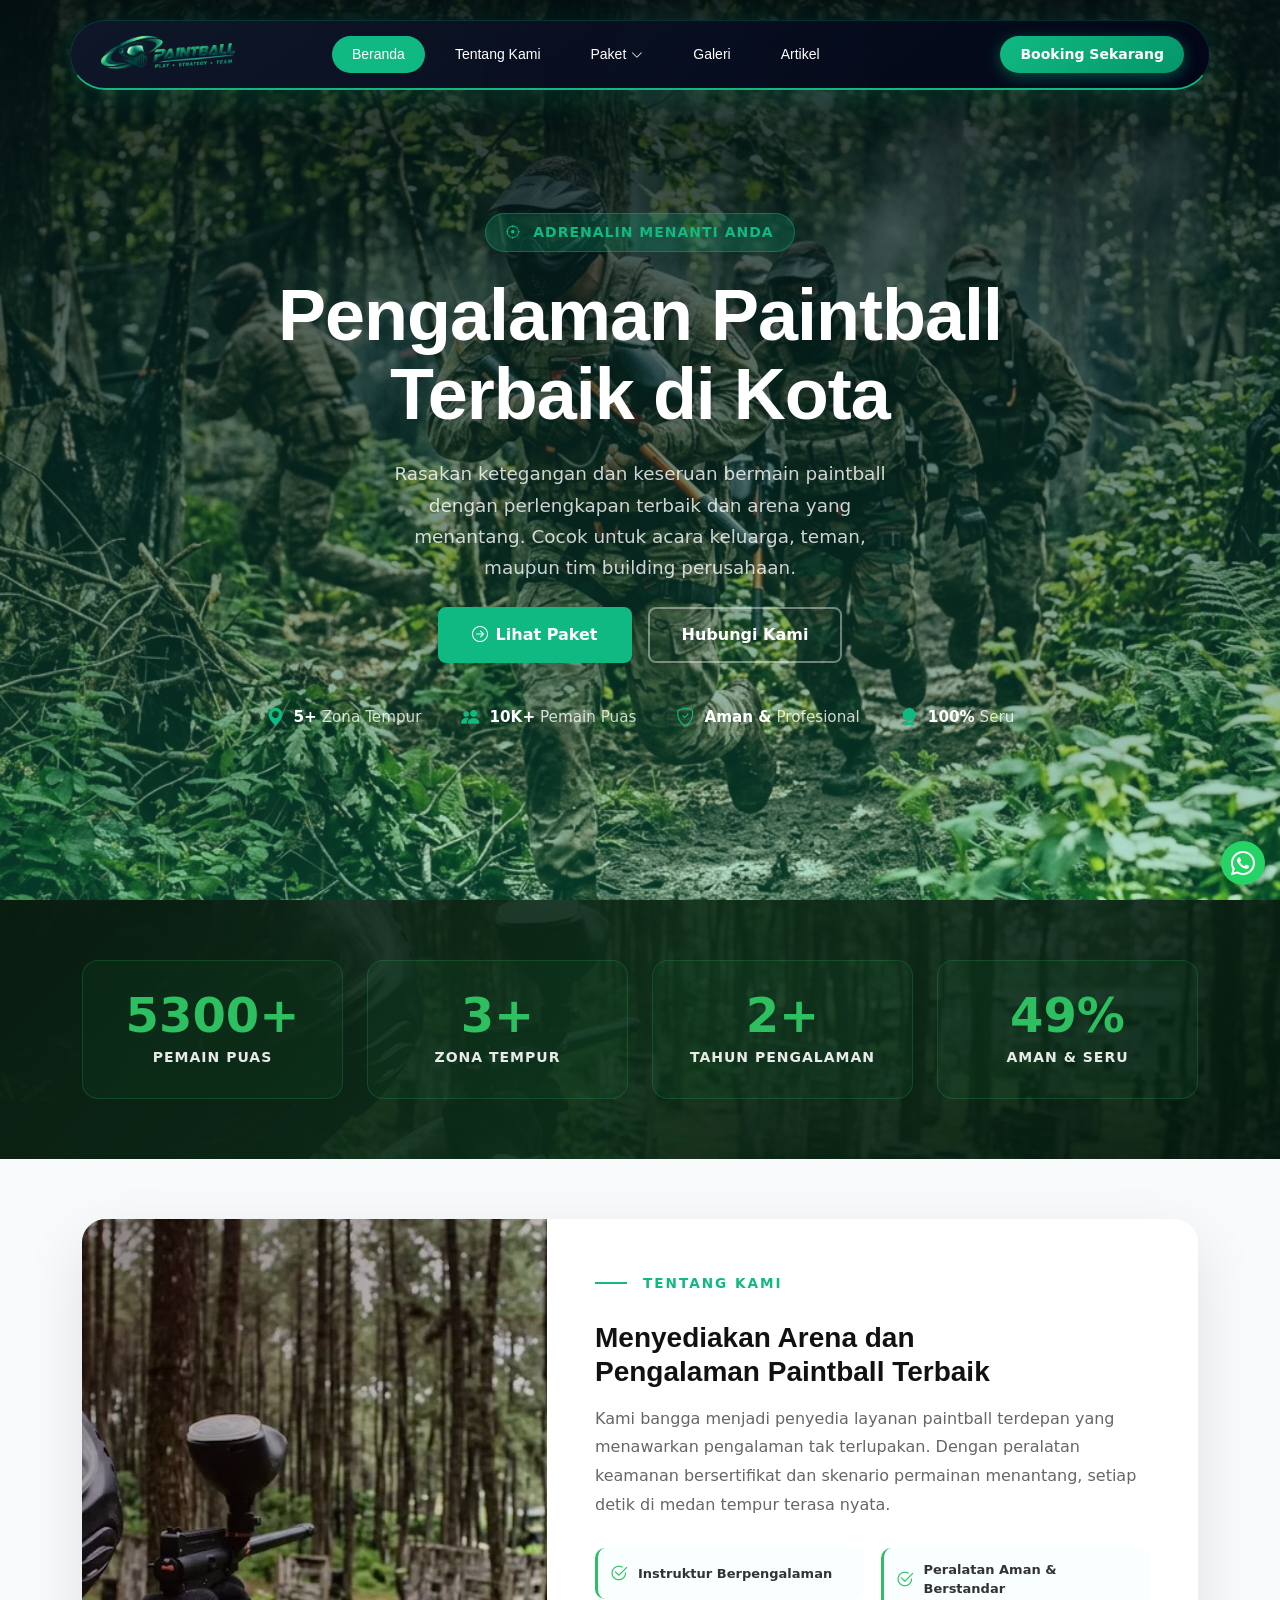
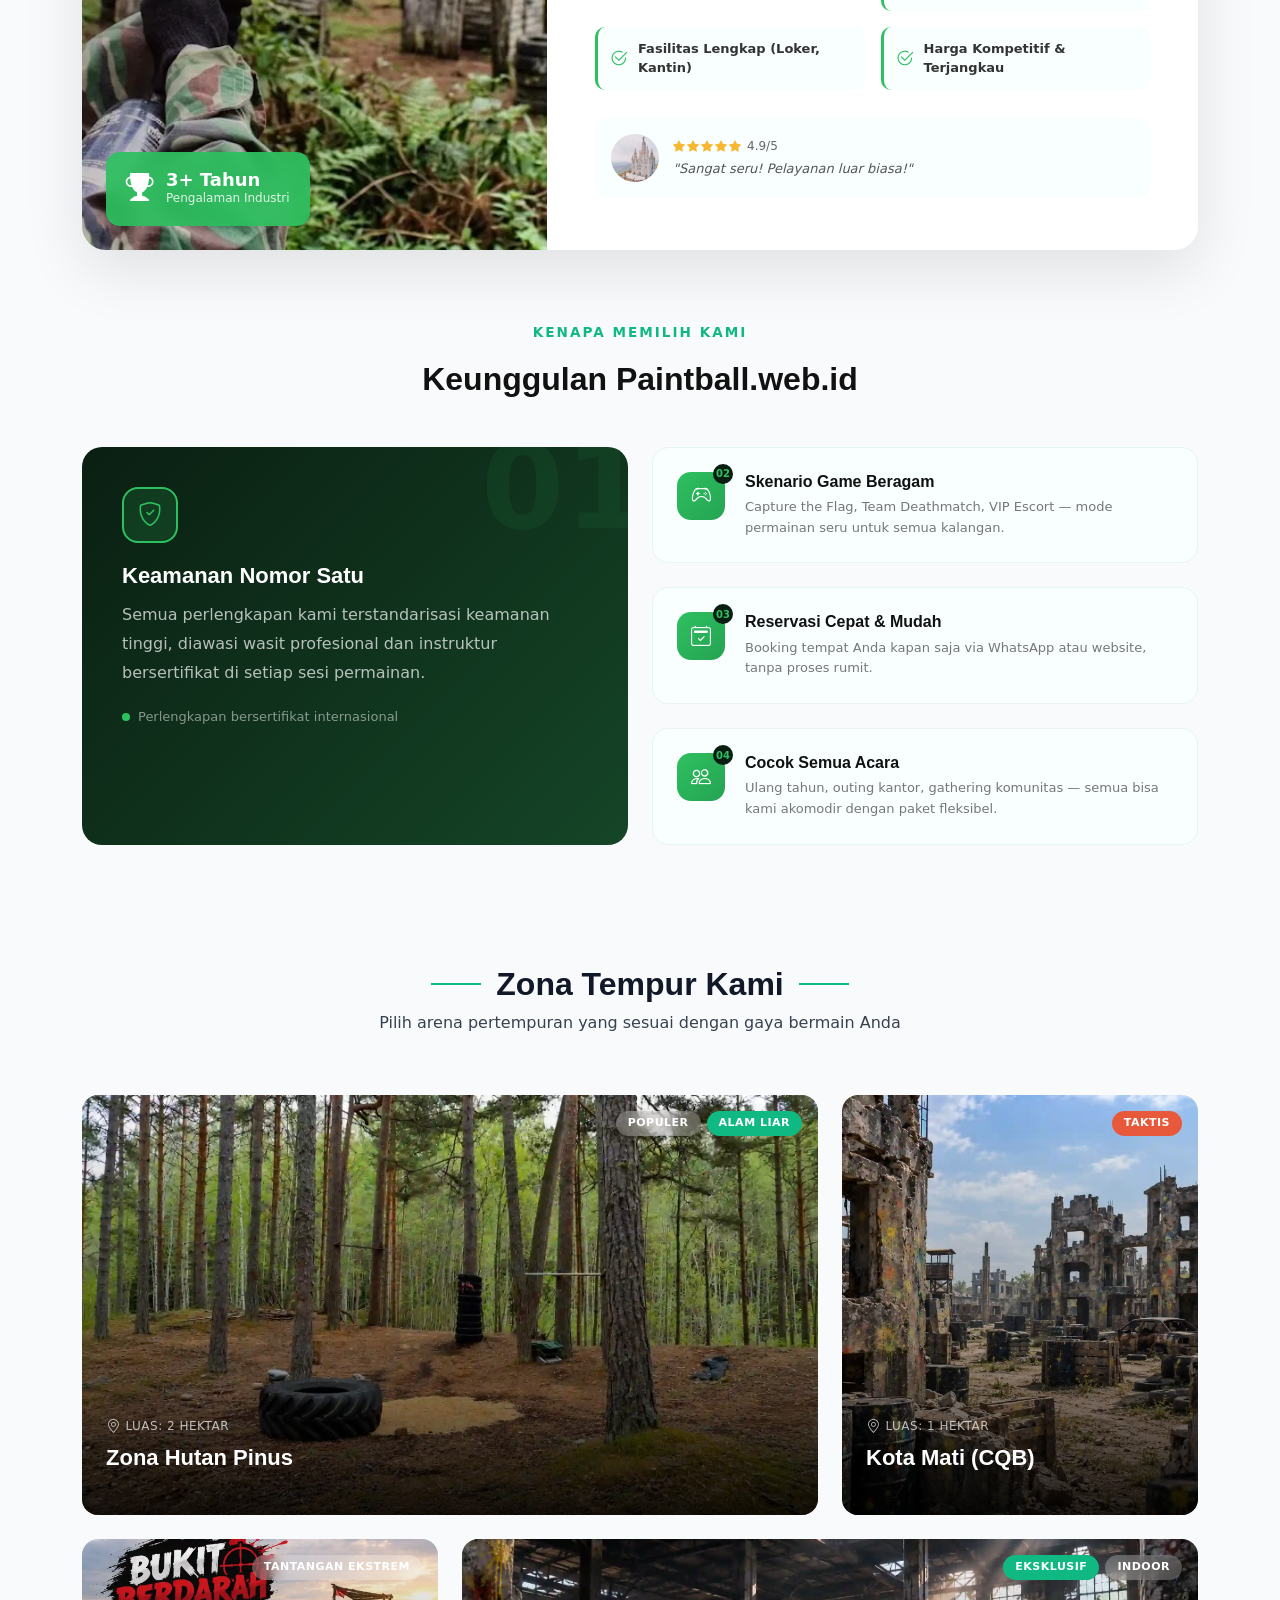
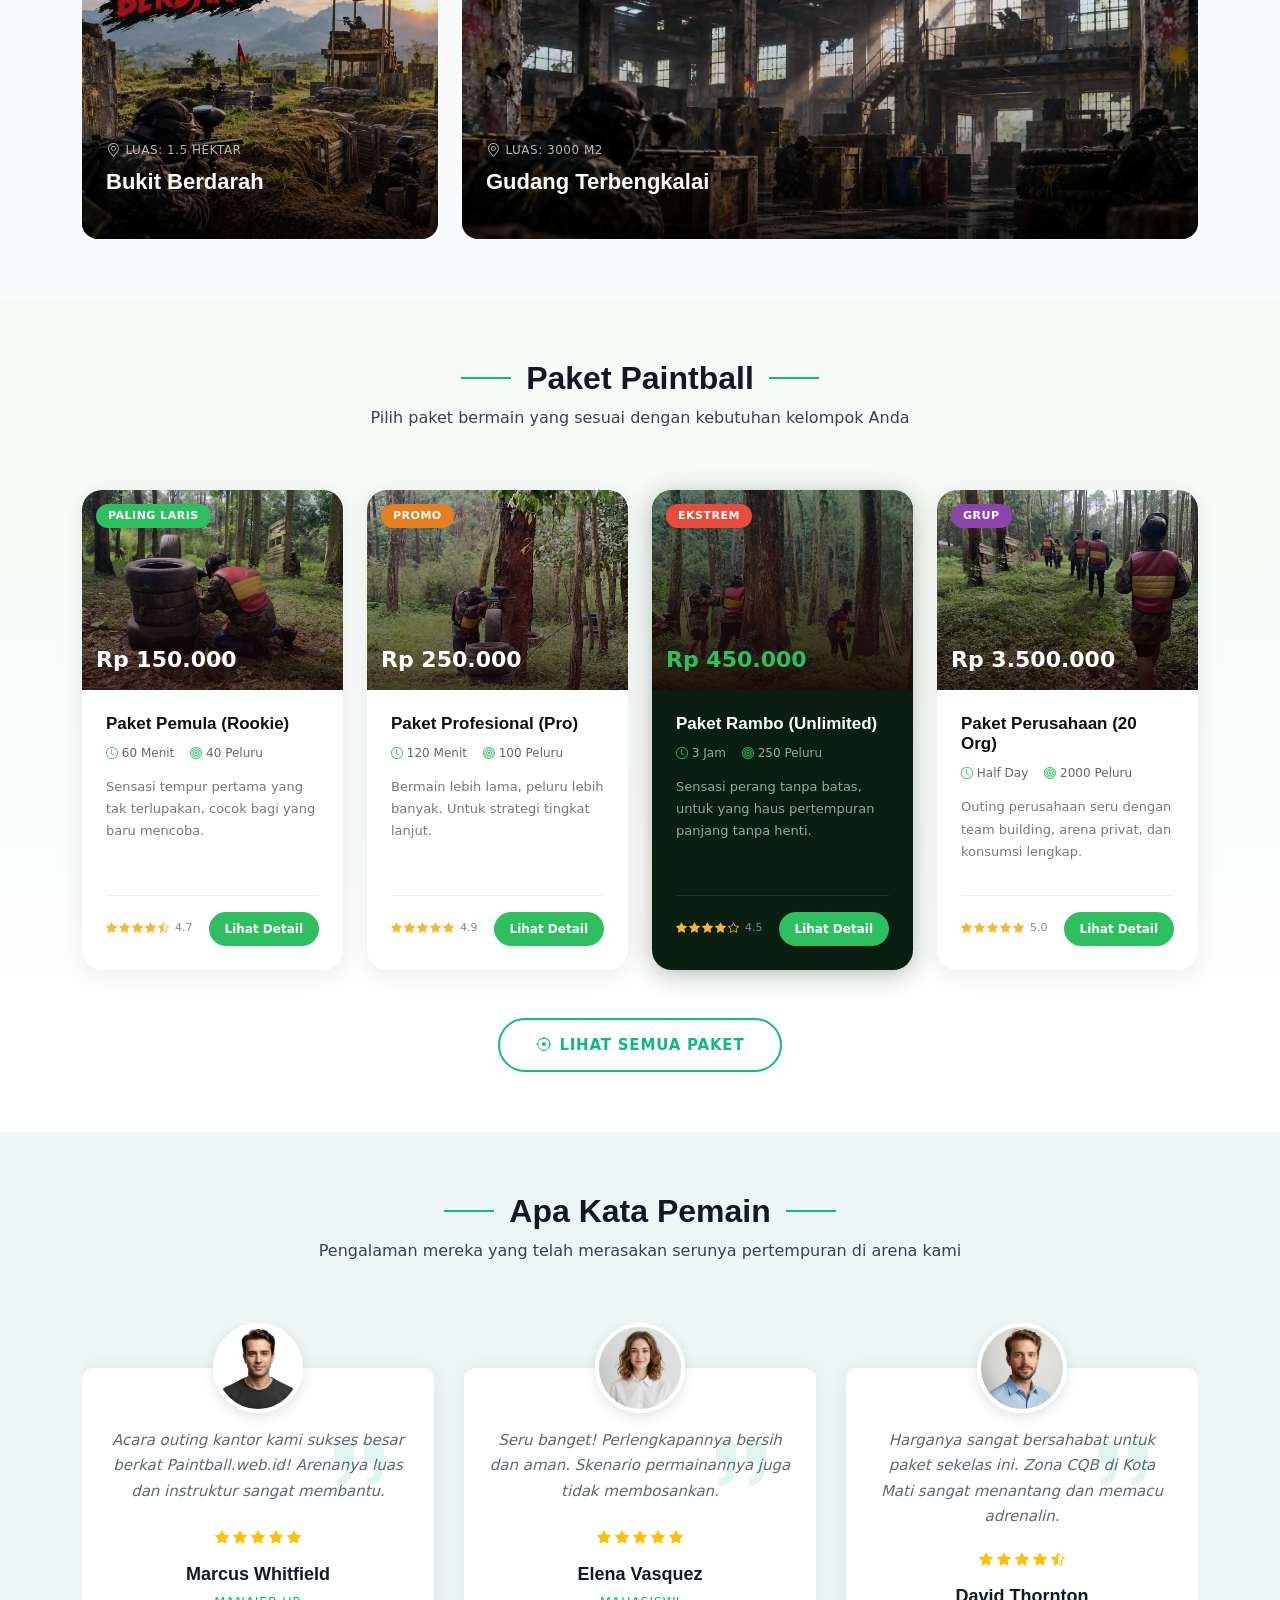
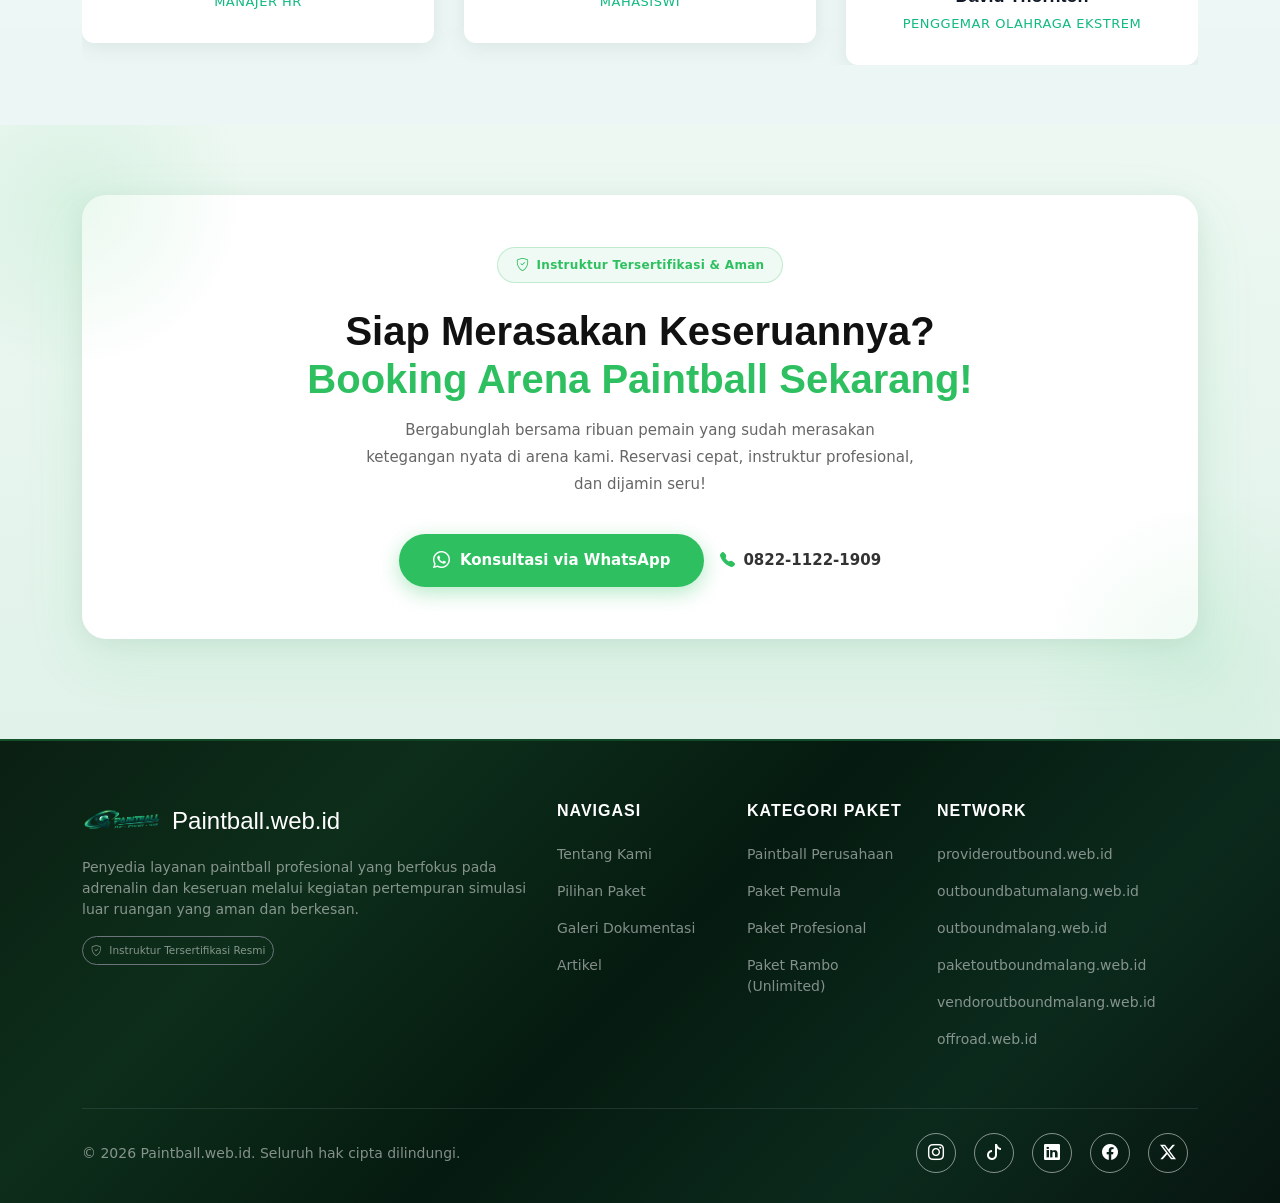
==== commit 91c051e7: "Add files via upload" ====
--- a/index.html
+++ b/index.html
@@ -119,7 +119,7 @@
           <li><a href="gallery">Galeri</a></li>
           <li><a href="artikel">Artikel</a></li>
         </ul>
-        <i class="mobile-nav-toggle d-xl-none bi bi-list"></i>
+        <i class="mobile-nav-toggle d-xl-none bi bi-list" role="button" aria-label="Toggle navigation"></i>
       </nav>
 
       <a class="btn-getstarted" href="https://wa.me/6282211221909" target="_blank">Booking Sekarang</a>
@@ -251,7 +251,7 @@
           style="border-radius:24px;overflow:hidden;box-shadow:0 20px 60px rgba(0,0,0,0.10);">
           <!-- Image Side -->
           <div class="col-lg-5" data-aos="fade-right" data-aos-delay="200" style="min-height:480px;position:relative;">
-            <img src="assets/img/homepage/aksi-pemain-paintball-di-hutan-pinus.webp" alt="Arena Paintball"
+            <img loading="lazy" src="assets/img/homepage/aksi-pemain-paintball-di-hutan-pinus.webp" alt="Arena Paintball"
               style="width:100%;height:100%;object-fit:cover;display:block;">
             <div style="position:absolute;inset:0;background:linear-gradient(135deg,rgba(26,5,5,0.5),transparent);">
             </div>
@@ -304,7 +304,7 @@
             </div>
             <div
               style="display:flex;align-items:center;gap:14px;margin-top:28px;padding:16px;background:#f8fffe;border-radius:12px;">
-              <img src="assets/img/travel/misc-square-14.webp" alt=""
+              <img loading="lazy" src="assets/img/travel/misc-square-14.webp" alt=""
                 style="width:48px;height:48px;border-radius:50%;object-fit:cover;">
               <div>
                 <div style="display:flex;gap:2px;margin-bottom:4px;">
@@ -534,7 +534,7 @@
               onmouseenter="this.style.transform='translateY(-8px)';this.style.boxShadow='0 16px 48px rgba(0,0,0,0.15)'"
               onmouseleave="this.style.transform='translateY(0)';this.style.boxShadow='0 4px 24px rgba(0,0,0,0.08)'">
               <div style="position:relative;height:200px;overflow:hidden;">
-                <img src="assets/img/paket/aksi-paintball-hutan.webp" alt="Paket Pemula"
+                <img loading="lazy" src="assets/img/paket/aksi-paintball-hutan.webp" alt="Paket Pemula"
                   style="width:100%;height:100%;object-fit:cover;transition:transform 0.5s;"
                   onmouseenter="this.style.transform='scale(1.08)'" onmouseleave="this.style.transform='scale(1)'">
                 <div style="position:absolute;inset:0;background:linear-gradient(to top,rgba(26,5,5,0.7),transparent);">
@@ -581,7 +581,7 @@
               onmouseenter="this.style.transform='translateY(-8px)';this.style.boxShadow='0 16px 48px rgba(0,0,0,0.15)'"
               onmouseleave="this.style.transform='translateY(0)';this.style.boxShadow='0 4px 24px rgba(0,0,0,0.08)'">
               <div style="position:relative;height:200px;overflow:hidden;">
-                <img src="assets/img/paket/prajurit-paintball-hutan.webp" alt="Paket Pro"
+                <img loading="lazy" src="assets/img/paket/prajurit-paintball-hutan.webp" alt="Paket Pro"
                   style="width:100%;height:100%;object-fit:cover;transition:transform 0.5s;"
                   onmouseenter="this.style.transform='scale(1.08)'" onmouseleave="this.style.transform='scale(1)'">
                 <div style="position:absolute;inset:0;background:linear-gradient(to top,rgba(26,5,5,0.7),transparent);">
@@ -627,7 +627,7 @@
               onmouseenter="this.style.transform='translateY(-8px)';this.style.boxShadow='0 16px 48px rgba(10,31,18,0.4)'"
               onmouseleave="this.style.transform='translateY(0)';this.style.boxShadow='0 4px 24px rgba(10,31,18,0.3)'">
               <div style="position:relative;height:200px;overflow:hidden;">
-                <img src="assets/img/paket/pemain-paintball-beraksi.webp" alt="Paket Rambo"
+                <img loading="lazy" src="assets/img/paket/pemain-paintball-beraksi.webp" alt="Paket Rambo"
                   style="width:100%;height:100%;object-fit:cover;transition:transform 0.5s;opacity:0.7;"
                   onmouseenter="this.style.transform='scale(1.08)'" onmouseleave="this.style.transform='scale(1)'">
                 <div style="position:absolute;inset:0;background:linear-gradient(to top,rgba(26,5,5,0.9),transparent);">
@@ -673,7 +673,7 @@
               onmouseenter="this.style.transform='translateY(-8px)';this.style.boxShadow='0 16px 48px rgba(0,0,0,0.15)'"
               onmouseleave="this.style.transform='translateY(0)';this.style.boxShadow='0 4px 24px rgba(0,0,0,0.08)'">
               <div style="position:relative;height:200px;overflow:hidden;">
-                <img src="assets/img/paket/tim-paintball-berjalan-di-hutan.webp" alt="Paket Perusahaan"
+                <img loading="lazy" src="assets/img/paket/tim-paintball-berjalan-di-hutan.webp" alt="Paket Perusahaan"
                   style="width:100%;height:100%;object-fit:cover;transition:transform 0.5s;"
                   onmouseenter="this.style.transform='scale(1.08)'" onmouseleave="this.style.transform='scale(1)'">
                 <div style="position:absolute;inset:0;background:linear-gradient(to top,rgba(26,5,5,0.7),transparent);">
@@ -767,7 +767,7 @@
             <div class="swiper-slide">
               <div class="review-card" data-aos="zoom-in" data-aos-delay="100">
                 <div class="reviewer-photo">
-                  <img src="assets/img/person/person-m-3.webp" class="img-fluid" alt="">
+                  <img loading="lazy" src="assets/img/person/person-m-3.webp" class="img-fluid" alt="">
                 </div>
                 <div class="review-body">
                   <i class="bi bi-quote quote-decor"></i>
@@ -786,7 +786,7 @@
             <div class="swiper-slide">
               <div class="review-card" data-aos="zoom-in" data-aos-delay="200">
                 <div class="reviewer-photo">
-                  <img src="assets/img/person/person-f-8.webp" class="img-fluid" alt="">
+                  <img loading="lazy" src="assets/img/person/person-f-8.webp" class="img-fluid" alt="">
                 </div>
                 <div class="review-body">
                   <i class="bi bi-quote quote-decor"></i>
@@ -804,7 +804,7 @@
             <div class="swiper-slide">
               <div class="review-card" data-aos="zoom-in" data-aos-delay="300">
                 <div class="reviewer-photo">
-                  <img src="assets/img/person/person-m-7.webp" class="img-fluid" alt="">
+                  <img loading="lazy" src="assets/img/person/person-m-7.webp" class="img-fluid" alt="">
                 </div>
                 <div class="review-body">
                   <i class="bi bi-quote quote-decor"></i>
@@ -1004,7 +1004,7 @@
   </footer>
 
   <!-- Scroll Top -->
-  <a href="#" id="scroll-top" class="scroll-top d-flex align-items-center justify-content-center"><i
+  <a href="#" id="scroll-top" class="scroll-top d-flex align-items-center justify-content-center" aria-label="Scroll to top"><i
       class="bi bi-arrow-up-short"></i></a>
 
   <!-- WhatsApp Float -->
--- a/assets/css/main.css
+++ b/assets/css/main.css
@@ -0,0 +1,10523 @@
+/**
+* Template Name: Travely
+* Template URL: https://bootstrapmade.com/travely-bootstrap-travel-template/
+* Updated: Mar 04 2026 with Bootstrap v5.3.8
+* Author: BootstrapMade.com
+* License: https://bootstrapmade.com/license/
+*/
+
+@charset "UTF-8";
+
+/*--------------------------------------------------------------
+# Font & Color Variables
+# Help: https://bootstrapmade.com/color-system/
+--------------------------------------------------------------*/
+/* Fonts */
+:root {
+  --default-font: "Roboto",  system-ui, -apple-system, "Segoe UI", Roboto, "Helvetica Neue", Arial, "Noto Sans", "Liberation Sans", sans-serif, "Apple Color Emoji", "Segoe UI Emoji", "Segoe UI Symbol", "Noto Color Emoji";
+  --heading-font: "Raleway",  sans-serif;
+  --nav-font: "Poppins",  sans-serif;
+}
+
+/* Global Colors - The following color variables are used throughout the website. Updating them here will change the color scheme of the entire website */
+:root { 
+  --background-color: #f9fafb; /* Background color for the entire website, including individual sections */
+  --default-color: #374151; /* Default color used for the majority of the text content across the entire website */
+  --heading-color: #111827; /* Color for headings, subheadings and title throughout the website */
+  --accent-color: #10b981; /* Accent color that represents your brand on the website. It's used for buttons, links, and other elements that need to stand out */
+  --surface-color: #ffffff; /* The surface color is used as a background of boxed elements within sections, such as cards, icon boxes, or other elements that require a visual separation from the global background. */
+  --contrast-color: #ffffff; /* Contrast color for text, ensuring readability against backgrounds of accent, heading, or default colors. */
+}
+
+/* Nav Menu Colors - The following color variables are used specifically for the navigation menu. They are separate from the global colors to allow for more customization options */
+:root {
+  --nav-color: #ffffff;  /* The default color of the main navmenu links */
+  --nav-hover-color: #10b981; /* Applied to main navmenu links when they are hovered over or active */
+  --nav-mobile-background-color: #ffffff; /* Used as the background color for mobile navigation menu */
+  --nav-dropdown-background-color: #ffffff; /* Used as the background color for dropdown items that appear when hovering over primary navigation items */
+  --nav-dropdown-color: #374151; /* Used for navigation links of the dropdown items in the navigation menu. */
+  --nav-dropdown-hover-color: #10b981; /* Similar to --nav-hover-color, this color is applied to dropdown navigation links when they are hovered over. */
+}
+
+/* Color Presets - These classes override global colors when applied to any section or element, providing reuse of the sam color scheme. */
+
+.light-background {
+  --background-color: #f9fafb;
+  --surface-color: #ffffff;
+}
+
+.dark-background {
+  --background-color: #031013;
+  --default-color: #ffffff;
+  --heading-color: #ffffff;
+  --surface-color: #252525;
+  --contrast-color: #ffffff;
+}
+
+/* Smooth scroll */
+:root {
+  scroll-behavior: smooth;
+}
+
+/*--------------------------------------------------------------
+# General Styling & Shared Classes
+--------------------------------------------------------------*/
+body {
+  color: var(--default-color);
+  background-color: var(--background-color);
+  font-family: var(--default-font);
+}
+
+a {
+  color: var(--accent-color);
+  text-decoration: none;
+  transition: 0.3s;
+}
+
+a:hover {
+  color: color-mix(in srgb, var(--accent-color), transparent 25%);
+  text-decoration: none;
+}
+
+h1,
+h2,
+h3,
+h4,
+h5,
+h6 {
+  color: var(--heading-color);
+  font-family: var(--heading-font);
+}
+
+/* PHP Email Form Messages
+------------------------------*/
+.php-email-form .error-message {
+  display: none;
+  background: #df1529;
+  color: #ffffff;
+  text-align: left;
+  padding: 15px;
+  margin-bottom: 24px;
+  font-weight: 600;
+}
+
+.php-email-form .sent-message {
+  display: none;
+  color: #ffffff;
+  background: #059652;
+  text-align: center;
+  padding: 15px;
+  margin-bottom: 24px;
+  font-weight: 600;
+}
+
+.php-email-form .loading {
+  display: none;
+  background: var(--surface-color);
+  text-align: center;
+  padding: 15px;
+  margin-bottom: 24px;
+}
+
+.php-email-form .loading:before {
+  content: "";
+  display: inline-block;
+  border-radius: 50%;
+  width: 24px;
+  height: 24px;
+  margin: 0 10px -6px 0;
+  border: 3px solid var(--accent-color);
+  border-top-color: var(--surface-color);
+  animation: php-email-form-loading 1s linear infinite;
+}
+
+@keyframes php-email-form-loading {
+  0% {
+    transform: rotate(0deg);
+  }
+
+  100% {
+    transform: rotate(360deg);
+  }
+}
+
+/*--------------------------------------------------------------
+# Global Header
+--------------------------------------------------------------*/
+.header {
+  --background-color: rgba(0, 0, 0, 0);
+  --default-color: #ffffff;
+  --heading-color: #ffffff;
+  --surface-color: rgba(0, 0, 0, 0.4);
+  color: var(--default-color);
+  background-color: var(--background-color);
+  padding: 20px 0;
+  transition: all 0.5s;
+  z-index: 997;
+}
+
+.header .header-container {
+  background: var(--surface-color);
+  border-radius: 50px;
+  padding: 5px 25px;
+  box-shadow: 0px 2px 15px rgba(0, 0, 0, 0.1);
+}
+
+.header .logo {
+  line-height: 1;
+}
+
+.header .logo img {
+  max-height: 40px;
+  width: auto;
+  max-width: none;
+  transform: scale(1.8);
+  transform-origin: left center;
+  margin-right: 20px;
+}
+
+.header .logo h1 {
+  font-size: 24px;
+  margin: 0;
+  font-weight: 500;
+  color: var(--heading-color);
+}
+
+.header .btn-getstarted,
+.header .btn-getstarted:focus {
+  color: var(--contrast-color);
+  background: var(--accent-color);
+  font-size: 14px;
+  padding: 8px 20px;
+  margin: 0 0 0 30px;
+  border-radius: 50px;
+  transition: 0.3s;
+}
+
+.header .btn-getstarted:hover,
+.header .btn-getstarted:focus:hover {
+  color: var(--contrast-color);
+  background: color-mix(in srgb, var(--accent-color), transparent 15%);
+}
+
+@media (max-width: 1200px) {
+  .header {
+    padding-top: 10px;
+  }
+
+  .header .header-container {
+    margin-left: 10px;
+    margin-right: 10px;
+    padding: 10px 5px 10px 15px;
+  }
+
+  .header .logo {
+    order: 1;
+  }
+
+  .header .btn-getstarted {
+    order: 2;
+    margin: 0 10px 0 0;
+    padding: 6px 15px;
+  }
+
+  .header .navmenu {
+    order: 3;
+  }
+}
+
+/* Global Header on Scroll
+------------------------------*/
+.scrolled .header {
+  --surface-color: rgba(0, 0, 0, 0.9);
+}
+
+/*--------------------------------------------------------------
+# Navigation Menu
+--------------------------------------------------------------*/
+/* Navmenu - Desktop */
+@media (min-width: 1200px) {
+  .navmenu {
+    padding: 0;
+  }
+
+  .navmenu ul {
+    margin: 0;
+    padding: 0;
+    display: flex;
+    list-style: none;
+    align-items: center;
+  }
+
+  .navmenu li {
+    position: relative;
+  }
+
+  .navmenu li:last-child a {
+    padding-right: 15px;
+  }
+
+  .navmenu li:hover>a,
+  .navmenu .active,
+  .navmenu .active:focus {
+    color: #ffffff;
+    background-color: var(--nav-hover-color);
+    border-radius: 50px;
+    padding: 8px 20px;
+    margin: 10px 5px;
+  }
+  
+  .navmenu a,
+  .navmenu a:focus {
+    color: var(--nav-color);
+    padding: 8px 20px;
+    margin: 10px 5px;
+    font-size: 14px;
+    font-family: var(--nav-font);
+    font-weight: 400;
+    display: flex;
+    align-items: center;
+    justify-content: space-between;
+    white-space: nowrap;
+    transition: 0.3s;
+    border-radius: 50px;
+  }
+
+  .navmenu a i,
+  .navmenu a:focus i {
+    font-size: 12px;
+    line-height: 0;
+    margin-left: 5px;
+    transition: 0.3s;
+  }
+
+  .navmenu .dropdown ul {
+    margin: 0;
+    padding: 10px 0;
+    background: var(--nav-dropdown-background-color);
+    display: block;
+    position: absolute;
+    visibility: hidden;
+    left: 14px;
+    top: 130%;
+    opacity: 0;
+    transition: 0.3s;
+    border-radius: 4px;
+    z-index: 99;
+    box-shadow: 0px 0px 30px rgba(0, 0, 0, 0.1);
+  }
+
+  .navmenu .dropdown ul li {
+    min-width: 200px;
+  }
+
+  .navmenu .dropdown ul a {
+    padding: 10px 20px;
+    font-size: 15px;
+    text-transform: none;
+    color: var(--nav-dropdown-color);
+  }
+
+  .navmenu .dropdown ul a i {
+    font-size: 12px;
+  }
+
+  .navmenu .dropdown ul a:hover,
+  .navmenu .dropdown ul .active:hover,
+  .navmenu .dropdown ul li:hover>a {
+    color: var(--nav-dropdown-hover-color);
+  }
+
+  .navmenu .dropdown:hover>ul {
+    opacity: 1;
+    top: 100%;
+    visibility: visible;
+  }
+
+  .navmenu .dropdown .dropdown ul {
+    top: 0;
+    left: -90%;
+    visibility: hidden;
+  }
+
+  .navmenu .dropdown .dropdown:hover>ul {
+    opacity: 1;
+    top: 0;
+    left: -100%;
+    visibility: visible;
+  }
+}
+
+/* Navmenu - Mobile */
+@media (max-width: 1199px) {
+  .mobile-nav-toggle {
+    color: var(--nav-color);
+    font-size: 28px;
+    line-height: 0;
+    margin-right: 10px;
+    cursor: pointer;
+    transition: color 0.3s;
+  }
+
+  .navmenu {
+    padding: 0;
+    z-index: 9997;
+  }
+
+  .navmenu ul {
+    display: none;
+    list-style: none;
+    position: absolute;
+    inset: 60px 20px 20px 20px;
+    padding: 10px 0;
+    margin: 0;
+    border-radius: 6px;
+    background-color: var(--nav-mobile-background-color);
+    overflow-y: auto;
+    transition: 0.3s;
+    z-index: 9998;
+    box-shadow: 0px 0px 30px rgba(0, 0, 0, 0.1);
+  }
+
+  .navmenu a,
+  .navmenu a:focus {
+    color: var(--nav-dropdown-color);
+    padding: 10px 20px;
+    font-family: var(--nav-font);
+    font-size: 17px;
+    font-weight: 500;
+    display: flex;
+    align-items: center;
+    justify-content: space-between;
+    white-space: nowrap;
+    transition: 0.3s;
+  }
+
+  .navmenu a i,
+  .navmenu a:focus i {
+    font-size: 12px;
+    line-height: 0;
+    margin-left: 5px;
+    width: 30px;
+    height: 30px;
+    display: flex;
+    align-items: center;
+    justify-content: center;
+    border-radius: 50%;
+    transition: 0.3s;
+    background-color: color-mix(in srgb, var(--accent-color), transparent 90%);
+  }
+
+  .navmenu a i:hover,
+  .navmenu a:focus i:hover {
+    background-color: var(--accent-color);
+    color: var(--contrast-color);
+  }
+
+  .navmenu a:hover,
+  .navmenu .active,
+  .navmenu .active:focus {
+    color: var(--nav-dropdown-hover-color);
+  }
+
+  .navmenu .active i,
+  .navmenu .active:focus i {
+    background-color: var(--accent-color);
+    color: var(--contrast-color);
+    transform: rotate(180deg);
+  }
+
+  .navmenu .dropdown ul {
+    position: static;
+    display: none;
+    z-index: 99;
+    padding: 10px 0;
+    margin: 10px 20px;
+    background-color: var(--nav-dropdown-background-color);
+    border: 1px solid color-mix(in srgb, var(--default-color), transparent 90%);
+    box-shadow: none;
+    transition: all 0.5s ease-in-out;
+  }
+
+  .navmenu .dropdown ul ul {
+    background-color: rgba(33, 37, 41, 0.1);
+  }
+
+  .navmenu .dropdown>.dropdown-active {
+    display: block;
+    background-color: rgba(33, 37, 41, 0.03);
+  }
+
+  .mobile-nav-active {
+    overflow: hidden;
+  }
+
+  .mobile-nav-active .mobile-nav-toggle {
+    color: #fff;
+    position: absolute;
+    font-size: 32px;
+    top: 15px;
+    right: 15px;
+    margin-right: 0;
+    z-index: 9999;
+  }
+
+  .mobile-nav-active .navmenu {
+    position: fixed;
+    overflow: hidden;
+    inset: 0;
+    background: rgba(33, 37, 41, 0.8);
+    transition: 0.3s;
+  }
+
+  .mobile-nav-active .navmenu>ul {
+    display: block;
+  }
+}
+
+/*--------------------------------------------------------------
+# Global Footer
+--------------------------------------------------------------*/
+.footer {
+  color: var(--default-color);
+  background-color: var(--background-color);
+  font-size: 14px;
+  padding: 40px 0 0 0;
+  position: relative;
+}
+
+.footer .icon {
+  color: var(--accent-color);
+  margin-right: 15px;
+  font-size: 24px;
+  line-height: 0;
+}
+
+.footer h4 {
+  font-size: 16px;
+  font-weight: 700;
+  margin-bottom: 15px;
+}
+
+.footer .address p {
+  margin-bottom: 0px;
+}
+
+.footer .social-links a {
+  display: flex;
+  align-items: center;
+  justify-content: center;
+  width: 40px;
+  height: 40px;
+  border-radius: 50%;
+  border: 1px solid color-mix(in srgb, var(--default-color), transparent 50%);
+  font-size: 16px;
+  color: color-mix(in srgb, var(--default-color), transparent 50%);
+  margin-right: 10px;
+  transition: 0.3s;
+}
+
+.footer .social-links a:hover {
+  color: var(--accent-color);
+  border-color: var(--accent-color);
+}
+
+.footer .copyright {
+  padding: 25px 0;
+  border-top: 1px solid color-mix(in srgb, var(--default-color), transparent 90%);
+}
+
+.footer .copyright p {
+  margin-bottom: 0;
+}
+
+.footer .credits {
+  margin-top: 5px;
+  font-size: 13px;
+}
+
+/*--------------------------------------------------------------
+# Preloader
+--------------------------------------------------------------*/
+#preloader {
+  position: fixed;
+  inset: 0;
+  z-index: 999999;
+  overflow: hidden;
+  background: var(--background-color);
+  transition: all 0.6s ease-out;
+}
+
+#preloader:before {
+  content: "";
+  position: fixed;
+  top: calc(50% - 30px);
+  left: calc(50% - 30px);
+  border: 6px solid #ffffff;
+  border-color: var(--accent-color) transparent var(--accent-color) transparent;
+  border-radius: 50%;
+  width: 60px;
+  height: 60px;
+  animation: animate-preloader 1.5s linear infinite;
+}
+
+@keyframes animate-preloader {
+  0% {
+    transform: rotate(0deg);
+  }
+
+  100% {
+    transform: rotate(360deg);
+  }
+}
+
+/*--------------------------------------------------------------
+# Scroll Top Button
+--------------------------------------------------------------*/
+.scroll-top {
+  position: fixed;
+  visibility: hidden;
+  opacity: 0;
+  right: 15px;
+  bottom: -15px;
+  z-index: 99999;
+  background-color: var(--accent-color);
+  width: 44px;
+  height: 44px;
+  border-radius: 50px;
+  transition: all 0.4s;
+}
+
+.scroll-top i {
+  font-size: 24px;
+  color: var(--contrast-color);
+  line-height: 0;
+}
+
+.scroll-top:hover {
+  background-color: color-mix(in srgb, var(--accent-color), transparent 20%);
+  color: var(--contrast-color);
+}
+
+.scroll-top.active {
+  visibility: visible;
+  opacity: 1;
+  bottom: 70px;
+}
+
+/*--------------------------------------------------------------
+# WhatsApp Float Button
+--------------------------------------------------------------*/
+.whatsapp-float {
+  position: fixed;
+  right: 15px;
+  bottom: 15px;
+  z-index: 99999;
+  background-color: #25D366;
+  width: 44px;
+  height: 44px;
+  border-radius: 50px;
+  transition: all 0.4s;
+  box-shadow: 0 4px 10px rgba(0,0,0,0.3);
+}
+
+.whatsapp-float i {
+  font-size: 24px;
+  color: #fff;
+  line-height: 0;
+}
+
+.whatsapp-float:hover {
+  background-color: #1ebe5d;
+  color: #fff;
+}
+
+/*--------------------------------------------------------------
+# Disable aos animation delay on mobile devices
+--------------------------------------------------------------*/
+@media screen and (max-width: 768px) {
+  [data-aos-delay] {
+    transition-delay: 0 !important;
+  }
+}
+
+/*--------------------------------------------------------------
+# Global Page Titles & Breadcrumbs
+--------------------------------------------------------------*/
+.page-title {
+  color: var(--default-color);
+  background-color: var(--background-color);
+  background-size: cover;
+  background-position: center;
+  background-repeat: no-repeat;
+  padding: 160px 0 80px 0;
+  text-align: center;
+  position: relative;
+}
+
+.page-title:before {
+  content: "";
+  background-color: color-mix(in srgb, var(--background-color), transparent 50%);
+  position: absolute;
+  inset: 0;
+}
+
+.page-title h1 {
+  font-size: 42px;
+  font-weight: 700;
+  margin-bottom: 10px;
+}
+
+.page-title .breadcrumbs ol {
+  display: flex;
+  flex-wrap: wrap;
+  list-style: none;
+  justify-content: center;
+  padding: 0;
+  margin: 0;
+  font-size: 16px;
+  font-weight: 400;
+}
+
+.page-title .breadcrumbs ol li+li {
+  padding-left: 10px;
+}
+
+.page-title .breadcrumbs ol li+li::before {
+  content: "/";
+  display: inline-block;
+  padding-right: 10px;
+  color: color-mix(in srgb, var(--default-color), transparent 50%);
+}
+
+/*--------------------------------------------------------------
+# Global Sections
+--------------------------------------------------------------*/
+section,
+.section {
+  color: var(--default-color);
+  background-color: var(--background-color);
+  padding: 60px 0;
+  scroll-margin-top: 90px;
+  overflow: clip;
+}
+
+@media (max-width: 1199px) {
+
+  section,
+  .section {
+    scroll-margin-top: 66px;
+  }
+}
+
+/*--------------------------------------------------------------
+# Global Section Titles
+--------------------------------------------------------------*/
+.section-title {
+  text-align: center;
+  padding-bottom: 60px;
+  position: relative;
+}
+
+.section-title h2 {
+  font-size: 32px;
+  font-weight: 700;
+  position: relative;
+}
+
+.section-title h2:before,
+.section-title h2:after {
+  content: "";
+  width: 50px;
+  height: 2px;
+  background: var(--accent-color);
+  display: inline-block;
+}
+
+.section-title h2:before {
+  margin: 0 15px 10px 0;
+}
+
+.section-title h2:after {
+  margin: 0 0 10px 15px;
+}
+
+.section-title p {
+  margin-bottom: 0;
+}
+
+@media (max-width: 768px) {
+  .section-title h2 {
+    font-size: 20px;
+  }
+
+  .section-title h2:before,
+  .section-title h2:after {
+    content: "";
+    width: 20px;
+    height: 2px;
+    background: var(--accent-color);
+    display: inline-block;
+  }
+}
+
+/*--------------------------------------------------------------
+# Travel Hero Section
+--------------------------------------------------------------*/
+.travel-hero {
+  background: linear-gradient(180deg, color-mix(in srgb, var(--background-color), transparent 10%) 0%, color-mix(in srgb, var(--accent-color), transparent 70%) 100%), url("../img/travel/showcase-7.webp") center center no-repeat;
+  background-size: cover;
+  padding: 140px 0 80px;
+  min-height: 100vh;
+  display: flex;
+  align-items: center;
+}
+
+.travel-hero .hero-content .badge-tag {
+  display: inline-block;
+  background-color: color-mix(in srgb, var(--accent-color), transparent 80%);
+  color: var(--accent-color);
+  padding: 8px 20px;
+  border-radius: 30px;
+  font-size: 0.875rem;
+  font-weight: 600;
+  letter-spacing: 1px;
+  text-transform: uppercase;
+  margin-bottom: 1.5rem;
+  border: 1px solid color-mix(in srgb, var(--accent-color), transparent 60%);
+}
+
+.travel-hero .hero-content .badge-tag i {
+  margin-right: 6px;
+}
+
+.travel-hero .hero-content h1 {
+  font-size: 4.5rem;
+  font-weight: 800;
+  line-height: 1.1;
+  margin-bottom: 1.5rem;
+  letter-spacing: -1px;
+}
+
+.travel-hero .hero-content p {
+  font-size: 1.15rem;
+  max-width: 520px;
+  margin: 0 auto;
+  line-height: 1.7;
+  color: color-mix(in srgb, var(--default-color), transparent 20%);
+}
+
+.travel-hero .btn-explore {
+  display: inline-flex;
+  align-items: center;
+  padding: 14px 32px;
+  background-color: var(--accent-color);
+  color: var(--contrast-color);
+  border-radius: 8px;
+  font-weight: 700;
+  font-size: 1rem;
+  transition: all 0.3s ease;
+  border: 2px solid var(--accent-color);
+}
+
+.travel-hero .btn-explore:hover {
+  background-color: color-mix(in srgb, var(--accent-color), black 15%);
+  border-color: color-mix(in srgb, var(--accent-color), black 15%);
+  transform: translateY(-3px);
+  box-shadow: 0 12px 24px color-mix(in srgb, var(--accent-color), transparent 60%);
+  color: var(--contrast-color);
+}
+
+.travel-hero .btn-browse {
+  display: inline-flex;
+  align-items: center;
+  padding: 14px 32px;
+  background-color: transparent;
+  color: var(--default-color);
+  border-radius: 8px;
+  font-weight: 700;
+  font-size: 1rem;
+  transition: all 0.3s ease;
+  border: 2px solid color-mix(in srgb, var(--default-color), transparent 60%);
+}
+
+.travel-hero .btn-browse:hover {
+  border-color: var(--accent-color);
+  color: var(--accent-color);
+  transform: translateY(-3px);
+}
+
+.travel-hero .search-bar {
+  background-color: color-mix(in srgb, var(--surface-color), transparent 5%);
+  backdrop-filter: blur(12px);
+  border-radius: 16px;
+  padding: 24px 28px;
+  box-shadow: 0 20px 60px color-mix(in srgb, var(--default-color), transparent 85%);
+  border: 1px solid color-mix(in srgb, var(--default-color), transparent 90%);
+}
+
+.travel-hero .search-bar label {
+  font-size: 0.75rem;
+  font-weight: 700;
+  text-transform: uppercase;
+  letter-spacing: 0.5px;
+  color: color-mix(in srgb, var(--default-color), transparent 30%);
+  margin-bottom: 6px;
+}
+
+.travel-hero .search-bar .input-icon {
+  position: relative;
+}
+
+.travel-hero .search-bar .input-icon i {
+  position: absolute;
+  left: 14px;
+  top: 50%;
+  transform: translateY(-50%);
+  color: var(--accent-color);
+  font-size: 1rem;
+}
+
+.travel-hero .search-bar .input-icon .form-control {
+  padding-left: 40px;
+}
+
+.travel-hero .search-bar .form-control {
+  border: 1px solid color-mix(in srgb, var(--default-color), transparent 85%);
+  border-radius: 10px;
+  padding: 11px 14px;
+  height: auto;
+  background-color: color-mix(in srgb, var(--surface-color), transparent 40%);
+  color: var(--default-color);
+  font-size: 0.95rem;
+  transition: all 0.3s ease;
+}
+
+.travel-hero .search-bar .form-control:focus {
+  border-color: var(--accent-color);
+  box-shadow: 0 0 0 3px color-mix(in srgb, var(--accent-color), transparent 85%);
+  background-color: var(--surface-color);
+}
+
+.travel-hero .search-bar .form-control::placeholder {
+  color: color-mix(in srgb, var(--default-color), transparent 60%);
+}
+
+.travel-hero .search-bar .btn-search {
+  display: inline-flex;
+  align-items: center;
+  justify-content: center;
+  width: 100%;
+  padding: 11px 28px;
+  background-color: var(--accent-color);
+  color: var(--contrast-color);
+  border: none;
+  border-radius: 10px;
+  font-weight: 700;
+  font-size: 0.95rem;
+  cursor: pointer;
+  transition: all 0.3s ease;
+  white-space: nowrap;
+}
+
+.travel-hero .search-bar .btn-search:hover {
+  background-color: color-mix(in srgb, var(--accent-color), black 12%);
+  transform: translateY(-2px);
+  box-shadow: 0 8px 20px color-mix(in srgb, var(--accent-color), transparent 55%);
+}
+
+.travel-hero .stats-row {
+  display: flex;
+  justify-content: center;
+  gap: 40px;
+  flex-wrap: wrap;
+  padding: 16px 0;
+}
+
+.travel-hero .stats-row .stat-item {
+  display: flex;
+  align-items: center;
+  gap: 10px;
+  color: color-mix(in srgb, var(--default-color), transparent 20%);
+  font-size: 0.95rem;
+}
+
+.travel-hero .stats-row .stat-item i {
+  color: var(--accent-color);
+  font-size: 1.15rem;
+}
+
+.travel-hero .stats-row .stat-item strong {
+  font-weight: 800;
+  color: var(--default-color);
+}
+
+@media (max-width: 992px) {
+  .travel-hero {
+    padding: 100px 0 60px;
+    min-height: auto;
+  }
+
+  .travel-hero .hero-content h1 {
+    font-size: 3rem;
+  }
+
+  .travel-hero .stats-row {
+    gap: 24px;
+  }
+}
+
+@media (max-width: 768px) {
+  .travel-hero {
+    padding: 80px 0 50px;
+  }
+
+  .travel-hero .hero-content h1 {
+    font-size: 2.25rem;
+  }
+
+  .travel-hero .hero-content h1 br {
+    display: none;
+  }
+
+  .travel-hero .hero-content p {
+    font-size: 1rem;
+  }
+
+  .travel-hero .hero-content .badge-tag {
+    font-size: 0.75rem;
+    padding: 6px 16px;
+  }
+
+  .travel-hero .btn-explore,
+  .travel-hero .btn-browse {
+    padding: 12px 24px;
+    font-size: 0.9rem;
+    width: 100%;
+    justify-content: center;
+  }
+
+  .travel-hero .d-flex {
+    flex-direction: column !important;
+    align-items: stretch !important;
+  }
+
+  .travel-hero .search-bar {
+    padding: 20px;
+    border-radius: 12px;
+  }
+
+  .travel-hero .stats-row {
+    gap: 16px;
+  }
+
+  .travel-hero .stats-row .stat-item {
+    font-size: 0.85rem;
+  }
+}
+
+/*--------------------------------------------------------------
+# Why Us Section
+--------------------------------------------------------------*/
+.why-us .intro-area {
+  margin-bottom: 5rem;
+}
+
+@media (max-width: 768px) {
+  .why-us .intro-area {
+    margin-bottom: 3rem;
+  }
+}
+
+.why-us .label-tag {
+  display: inline-block;
+  color: var(--accent-color);
+  font-size: 0.85rem;
+  font-weight: 700;
+  text-transform: uppercase;
+  letter-spacing: 2px;
+  position: relative;
+  padding-left: 3rem;
+  margin-bottom: 1rem;
+}
+
+.why-us .label-tag::before {
+  content: "";
+  position: absolute;
+  left: 0;
+  top: 50%;
+  transform: translateY(-50%);
+  width: 2rem;
+  height: 2px;
+  background: var(--accent-color);
+}
+
+.why-us .label-tag-center {
+  display: inline-block;
+  color: var(--accent-color);
+  font-size: 0.85rem;
+  font-weight: 700;
+  text-transform: uppercase;
+  letter-spacing: 2px;
+  margin-bottom: 0.5rem;
+}
+
+.why-us .image-block {
+  position: relative;
+  border-radius: 16px;
+  overflow: hidden;
+}
+
+.why-us .image-block::after {
+  content: "";
+  position: absolute;
+  top: 0;
+  left: 0;
+  right: 0;
+  bottom: 0;
+  background: linear-gradient(180deg, transparent 55%, color-mix(in srgb, var(--accent-color), transparent 40%) 100%);
+  pointer-events: none;
+}
+
+.why-us .image-block img {
+  width: 100%;
+  height: 520px;
+  object-fit: cover;
+}
+
+.why-us .image-block .experience-tag {
+  position: absolute;
+  bottom: 20px;
+  left: 20px;
+  z-index: 2;
+  display: flex;
+  align-items: center;
+  gap: 0.75rem;
+  background: var(--surface-color);
+  padding: 0.85rem 1.25rem;
+  border-radius: 12px;
+  box-shadow: 0 8px 24px color-mix(in srgb, var(--default-color), transparent 85%);
+}
+
+.why-us .image-block .experience-tag i {
+  font-size: 1.5rem;
+  color: var(--accent-color);
+}
+
+.why-us .image-block .experience-tag strong {
+  display: block;
+  font-size: 1rem;
+  font-weight: 700;
+  color: var(--heading-color);
+}
+
+.why-us .image-block .experience-tag span {
+  font-size: 0.8rem;
+  color: color-mix(in srgb, var(--default-color), transparent 35%);
+}
+
+@media (max-width: 768px) {
+  .why-us .image-block img {
+    height: 350px;
+  }
+}
+
+.why-us .intro-content h3 {
+  font-size: 2.2rem;
+  font-weight: 700;
+  line-height: 1.25;
+  margin-bottom: 1.5rem;
+}
+
+@media (max-width: 768px) {
+  .why-us .intro-content h3 {
+    font-size: 1.7rem;
+  }
+}
+
+.why-us .intro-content p {
+  font-size: 1.05rem;
+  line-height: 1.8;
+  color: color-mix(in srgb, var(--default-color), transparent 20%);
+  margin-bottom: 1rem;
+}
+
+.why-us .highlight-points {
+  margin-top: 1.5rem;
+  margin-bottom: 2rem;
+}
+
+.why-us .highlight-points .point-item {
+  display: flex;
+  align-items: flex-start;
+  gap: 0.75rem;
+  padding: 0.6rem 0;
+}
+
+.why-us .highlight-points .point-item i {
+  color: var(--accent-color);
+  font-size: 1.1rem;
+  margin-top: 2px;
+  flex-shrink: 0;
+}
+
+.why-us .highlight-points .point-item span {
+  font-size: 0.95rem;
+  line-height: 1.5;
+}
+
+.why-us .review-strip {
+  display: inline-flex;
+  align-items: center;
+  gap: 1rem;
+  background: color-mix(in srgb, var(--accent-color), transparent 92%);
+  padding: 0.75rem 1.5rem 0.75rem 0.75rem;
+  border-radius: 60px;
+}
+
+.why-us .review-strip img {
+  width: 48px;
+  height: 48px;
+  border-radius: 50%;
+  object-fit: cover;
+}
+
+.why-us .review-strip .review-info .stars {
+  display: flex;
+  align-items: center;
+  gap: 0.15rem;
+  margin-bottom: 0.15rem;
+}
+
+.why-us .review-strip .review-info .stars i {
+  color: #f5a623;
+  font-size: 0.75rem;
+}
+
+.why-us .review-strip .review-info .stars span {
+  font-size: 0.8rem;
+  font-weight: 700;
+  margin-left: 0.4rem;
+  color: var(--heading-color);
+}
+
+.why-us .review-strip .review-info p {
+  margin: 0;
+  font-size: 0.85rem;
+  font-style: italic;
+  color: color-mix(in srgb, var(--default-color), transparent 25%);
+}
+
+.why-us .differentiators-area {
+  padding-top: 4rem;
+  border-top: 1px solid color-mix(in srgb, var(--default-color), transparent 90%);
+}
+
+.why-us .differentiators-area .diff-header {
+  margin-bottom: 3.5rem;
+}
+
+.why-us .differentiators-area .diff-header h3 {
+  font-size: 2.2rem;
+  font-weight: 700;
+  margin-top: 0.5rem;
+  margin-bottom: 1rem;
+}
+
+@media (max-width: 768px) {
+  .why-us .differentiators-area .diff-header h3 {
+    font-size: 1.8rem;
+  }
+}
+
+.why-us .differentiators-area .diff-header p {
+  font-size: 1.05rem;
+  color: color-mix(in srgb, var(--default-color), transparent 25%);
+  max-width: 550px;
+  margin: 0 auto;
+}
+
+.why-us .diff-card {
+  display: flex;
+  align-items: flex-start;
+  gap: 1.25rem;
+  padding: 2rem;
+  border-radius: 14px;
+  background: var(--surface-color);
+  border-left: 4px solid var(--accent-color);
+  box-shadow: 0 4px 20px color-mix(in srgb, var(--default-color), transparent 92%);
+  height: 100%;
+  transition: all 0.3s ease;
+}
+
+.why-us .diff-card:hover {
+  transform: translateX(5px);
+  box-shadow: 0 8px 30px color-mix(in srgb, var(--default-color), transparent 85%);
+}
+
+.why-us .diff-card .diff-icon {
+  width: 56px;
+  height: 56px;
+  min-width: 56px;
+  background: color-mix(in srgb, var(--accent-color), transparent 88%);
+  color: var(--accent-color);
+  border-radius: 12px;
+  display: flex;
+  align-items: center;
+  justify-content: center;
+  font-size: 1.4rem;
+  transition: all 0.3s ease;
+}
+
+.why-us .diff-card:hover .diff-icon {
+  background: var(--accent-color);
+  color: var(--contrast-color);
+}
+
+.why-us .diff-card .diff-body h4 {
+  font-size: 1.2rem;
+  font-weight: 600;
+  margin-bottom: 0.5rem;
+}
+
+.why-us .diff-card .diff-body p {
+  font-size: 0.95rem;
+  line-height: 1.6;
+  color: color-mix(in srgb, var(--default-color), transparent 30%);
+  margin: 0;
+}
+
+@media (max-width: 768px) {
+  .why-us .diff-card {
+    padding: 1.5rem;
+  }
+}
+
+/*--------------------------------------------------------------
+# Featured Destinations Section
+--------------------------------------------------------------*/
+.featured-destinations .spot-card {
+  position: relative;
+  border-radius: 16px;
+  overflow: hidden;
+  height: 300px;
+  cursor: pointer;
+}
+
+.featured-destinations .spot-card.spot-featured {
+  height: 420px;
+}
+
+.featured-destinations .spot-card img {
+  width: 100%;
+  height: 100%;
+  object-fit: cover;
+  transition: transform 0.5s ease;
+}
+
+.featured-destinations .spot-card .spot-gradient {
+  position: absolute;
+  inset: 0;
+  background: linear-gradient(to top, color-mix(in srgb, #000000, transparent 15%) 0%, color-mix(in srgb, #000000, transparent 70%) 40%, transparent 100%);
+  transition: background 0.4s ease;
+  z-index: 1;
+}
+
+.featured-destinations .spot-card .spot-tags {
+  position: absolute;
+  top: 16px;
+  right: 16px;
+  display: flex;
+  gap: 6px;
+  z-index: 2;
+}
+
+.featured-destinations .spot-card .spot-details {
+  position: absolute;
+  bottom: 0;
+  left: 0;
+  right: 0;
+  padding: 24px;
+  z-index: 2;
+}
+
+.featured-destinations .spot-card .spot-details .trip-count {
+  display: inline-flex;
+  align-items: center;
+  gap: 5px;
+  font-size: 12px;
+  font-weight: 500;
+  color: color-mix(in srgb, #ffffff, transparent 30%);
+  margin-bottom: 8px;
+  text-transform: uppercase;
+  letter-spacing: 0.5px;
+}
+
+.featured-destinations .spot-card .spot-details .trip-count i {
+  font-size: 14px;
+}
+
+.featured-destinations .spot-card .spot-details h3 {
+  color: #ffffff;
+  font-size: 22px;
+  font-weight: 700;
+  margin-bottom: 8px;
+}
+
+.featured-destinations .spot-card .spot-details p {
+  color: color-mix(in srgb, #ffffff, transparent 20%);
+  font-size: 14px;
+  line-height: 1.5;
+  margin-bottom: 12px;
+  max-height: 0;
+  overflow: hidden;
+  opacity: 0;
+  transition: max-height 0.4s ease, opacity 0.4s ease;
+}
+
+.featured-destinations .spot-card .discover-link {
+  display: inline-flex;
+  align-items: center;
+  gap: 6px;
+  color: var(--contrast-color);
+  font-size: 13px;
+  font-weight: 600;
+  text-decoration: none;
+  opacity: 0;
+  transform: translateY(10px);
+  transition: all 0.3s ease 0.1s;
+  border-bottom: 1px solid color-mix(in srgb, #ffffff, transparent 50%);
+  padding-bottom: 2px;
+}
+
+.featured-destinations .spot-card .discover-link i {
+  font-size: 11px;
+  transition: transform 0.3s ease;
+}
+
+.featured-destinations .spot-card .discover-link:hover {
+  color: var(--accent-color);
+  border-color: var(--accent-color);
+}
+
+.featured-destinations .spot-card .discover-link:hover i {
+  transform: translateX(4px);
+}
+
+.featured-destinations .spot-card:hover img {
+  transform: scale(1.08);
+}
+
+.featured-destinations .spot-card:hover .spot-gradient {
+  background: linear-gradient(to top, color-mix(in srgb, #000000, transparent 5%) 0%, color-mix(in srgb, #000000, transparent 50%) 50%, color-mix(in srgb, #000000, transparent 80%) 100%);
+}
+
+.featured-destinations .spot-card:hover .spot-details p {
+  max-height: 60px;
+  opacity: 1;
+}
+
+.featured-destinations .spot-card:hover .discover-link {
+  opacity: 1;
+  transform: translateY(0);
+}
+
+.featured-destinations .tag-pill {
+  display: inline-block;
+  background: color-mix(in srgb, #ffffff, transparent 75%);
+  color: #ffffff;
+  font-size: 11px;
+  font-weight: 600;
+  padding: 4px 12px;
+  border-radius: 20px;
+  text-transform: uppercase;
+  letter-spacing: 0.5px;
+  -webkit-backdrop-filter: blur(8px);
+  backdrop-filter: blur(8px);
+}
+
+.featured-destinations .tag-pill.vibrant {
+  background: var(--accent-color);
+  color: var(--contrast-color);
+}
+
+.featured-destinations .tag-pill.special {
+  background: #e8593b;
+  color: #ffffff;
+}
+
+.featured-destinations .help-banner {
+  margin-top: 50px;
+  padding: 30px 35px;
+  background: var(--accent-color);
+  border-radius: 16px;
+  position: relative;
+  overflow: hidden;
+}
+
+.featured-destinations .help-banner::before {
+  content: "";
+  position: absolute;
+  top: -50%;
+  right: -5%;
+  width: 250px;
+  height: 250px;
+  background: color-mix(in srgb, #ffffff, transparent 90%);
+  border-radius: 50%;
+  pointer-events: none;
+}
+
+.featured-destinations .help-banner .banner-icon {
+  width: 60px;
+  height: 60px;
+  background: color-mix(in srgb, #ffffff, transparent 80%);
+  border-radius: 50%;
+  display: flex;
+  align-items: center;
+  justify-content: center;
+}
+
+.featured-destinations .help-banner .banner-icon i {
+  font-size: 28px;
+  color: var(--contrast-color);
+}
+
+.featured-destinations .help-banner .banner-text h4 {
+  font-size: 20px;
+  font-weight: 700;
+  color: var(--contrast-color);
+  margin-bottom: 5px;
+}
+
+.featured-destinations .help-banner .banner-text p {
+  font-size: 14px;
+  color: color-mix(in srgb, var(--contrast-color), transparent 20%);
+  margin-bottom: 0;
+}
+
+.featured-destinations .help-banner .banner-actions {
+  display: flex;
+  gap: 12px;
+  justify-content: flex-end;
+  flex-wrap: wrap;
+}
+
+.featured-destinations .help-banner .action-btn {
+  padding: 10px 24px;
+  border-radius: 8px;
+  font-weight: 600;
+  font-size: 14px;
+  text-decoration: none;
+  transition: all 0.3s ease;
+  white-space: nowrap;
+}
+
+.featured-destinations .help-banner .action-btn.filled {
+  background: var(--contrast-color);
+  color: var(--accent-color);
+}
+
+.featured-destinations .help-banner .action-btn.filled:hover {
+  background: color-mix(in srgb, var(--contrast-color), transparent 10%);
+  transform: translateY(-2px);
+}
+
+.featured-destinations .help-banner .action-btn.outlined {
+  background: transparent;
+  color: var(--contrast-color);
+  border: 2px solid color-mix(in srgb, var(--contrast-color), transparent 40%);
+}
+
+.featured-destinations .help-banner .action-btn.outlined:hover {
+  background: color-mix(in srgb, var(--contrast-color), transparent 85%);
+  border-color: var(--contrast-color);
+  transform: translateY(-2px);
+}
+
+@media (max-width: 768px) {
+  .featured-destinations .spot-card {
+    height: 280px;
+  }
+
+  .featured-destinations .spot-card.spot-featured {
+    height: 280px;
+  }
+
+  .featured-destinations .spot-card .spot-details {
+    padding: 18px;
+  }
+
+  .featured-destinations .spot-card .spot-details h3 {
+    font-size: 18px;
+  }
+
+  .featured-destinations .spot-card .spot-details p {
+    max-height: 60px;
+    opacity: 1;
+    font-size: 13px;
+  }
+
+  .featured-destinations .spot-card .discover-link {
+    opacity: 1;
+    transform: translateY(0);
+  }
+
+  .featured-destinations .help-banner {
+    padding: 24px 20px;
+    text-align: center;
+  }
+
+  .featured-destinations .help-banner .banner-text {
+    margin-bottom: 20px;
+  }
+
+  .featured-destinations .help-banner .banner-text h4 {
+    font-size: 18px;
+  }
+
+  .featured-destinations .help-banner .banner-actions {
+    justify-content: center;
+  }
+}
+
+@media (max-width: 576px) {
+  .featured-destinations .spot-card {
+    height: 260px;
+  }
+
+  .featured-destinations .spot-card.spot-featured {
+    height: 260px;
+  }
+
+  .featured-destinations .help-banner .banner-actions {
+    flex-direction: column;
+    align-items: center;
+  }
+
+  .featured-destinations .help-banner .banner-actions .action-btn {
+    width: 100%;
+    max-width: 220px;
+    text-align: center;
+  }
+}
+
+/*--------------------------------------------------------------
+# Featured Tours Section
+--------------------------------------------------------------*/
+.featured-tours .tour-card {
+  background-color: var(--surface-color);
+  border-radius: 12px;
+  overflow: hidden;
+  border: 1px solid color-mix(in srgb, var(--default-color), transparent 90%);
+  transition: all 0.3s ease;
+  height: 100%;
+}
+
+.featured-tours .tour-card:hover {
+  box-shadow: 0 12px 40px color-mix(in srgb, var(--default-color), transparent 85%);
+  border-color: color-mix(in srgb, var(--accent-color), transparent 50%);
+}
+
+.featured-tours .tour-card:hover .tour-img-wrap img {
+  transform: scale(1.08);
+}
+
+.featured-tours .tour-card:hover .book-link {
+  color: var(--accent-color);
+  gap: 10px;
+}
+
+.featured-tours .tour-card .tour-img-wrap {
+  position: relative;
+  overflow: hidden;
+  height: 100%;
+  min-height: 260px;
+}
+
+.featured-tours .tour-card .tour-img-wrap img {
+  width: 100%;
+  height: 100%;
+  object-fit: cover;
+  transition: transform 0.5s ease;
+}
+
+.featured-tours .tour-card .tour-img-wrap .tour-label {
+  position: absolute;
+  top: 14px;
+  left: 14px;
+  padding: 5px 14px;
+  border-radius: 6px;
+  font-size: 11px;
+  font-weight: 700;
+  text-transform: uppercase;
+  letter-spacing: 0.8px;
+  background-color: var(--accent-color);
+  color: var(--contrast-color);
+  z-index: 2;
+}
+
+.featured-tours .tour-card .tour-img-wrap .tour-label.hot {
+  background-color: #e74c3c;
+}
+
+.featured-tours .tour-card .tour-img-wrap .tour-label.cultural {
+  background-color: #8e44ad;
+}
+
+.featured-tours .tour-card .tour-img-wrap .tour-label.limited {
+  background-color: #e67e22;
+}
+
+.featured-tours .tour-card .tour-img-wrap .tour-label.new {
+  background-color: #27ae60;
+}
+
+.featured-tours .tour-card .tour-img-wrap .tour-label.adventure {
+  background-color: #d35400;
+}
+
+.featured-tours .tour-card .tour-img-wrap .tour-label.popular {
+  background-color: #f1c40f;
+  color: var(--default-color);
+}
+
+.featured-tours .tour-card .tour-img-wrap .tour-label.luxury {
+  background-color: #9b59b6;
+}
+
+.featured-tours .tour-card .tour-body {
+  padding: 24px;
+  display: flex;
+  flex-direction: column;
+  height: 100%;
+}
+
+.featured-tours .tour-card .tour-body .tour-price-tag {
+  font-size: 22px;
+  font-weight: 800;
+  color: var(--accent-color);
+  margin-bottom: 8px;
+  font-family: var(--heading-font);
+}
+
+.featured-tours .tour-card .tour-body h5 {
+  font-size: 18px;
+  font-weight: 700;
+  margin-bottom: 12px;
+  line-height: 1.3;
+  color: var(--heading-color);
+}
+
+.featured-tours .tour-card .tour-body .tour-meta-list {
+  list-style: none;
+  padding: 0;
+  margin: 0 0 14px 0;
+  display: flex;
+  flex-wrap: wrap;
+  gap: 6px;
+}
+
+.featured-tours .tour-card .tour-body .tour-meta-list li {
+  display: inline-flex;
+  align-items: center;
+  gap: 5px;
+  font-size: 12px;
+  color: color-mix(in srgb, var(--default-color), transparent 30%);
+  background-color: color-mix(in srgb, var(--accent-color), transparent 92%);
+  padding: 4px 12px;
+  border-radius: 20px;
+}
+
+.featured-tours .tour-card .tour-body .tour-meta-list li i {
+  color: var(--accent-color);
+  font-size: 13px;
+}
+
+.featured-tours .tour-card .tour-body p {
+  font-size: 13px;
+  line-height: 1.65;
+  color: color-mix(in srgb, var(--default-color), transparent 25%);
+  margin-bottom: 16px;
+  flex-grow: 1;
+}
+
+.featured-tours .tour-card .tour-body .tour-bottom {
+  display: flex;
+  justify-content: space-between;
+  align-items: center;
+  padding-top: 14px;
+  border-top: 1px solid color-mix(in srgb, var(--default-color), transparent 90%);
+}
+
+.featured-tours .tour-card .tour-body .tour-bottom .tour-stars {
+  display: flex;
+  align-items: center;
+  gap: 3px;
+}
+
+.featured-tours .tour-card .tour-body .tour-bottom .tour-stars i {
+  color: #f39c12;
+  font-size: 13px;
+}
+
+.featured-tours .tour-card .tour-body .tour-bottom .tour-stars span {
+  font-size: 13px;
+  font-weight: 700;
+  color: var(--default-color);
+  margin-left: 5px;
+}
+
+.featured-tours .tour-card .tour-body .tour-bottom .book-link {
+  display: inline-flex;
+  align-items: center;
+  gap: 6px;
+  font-size: 13px;
+  font-weight: 600;
+  color: color-mix(in srgb, var(--accent-color), black 10%);
+  text-decoration: none;
+  transition: all 0.3s ease;
+}
+
+.featured-tours .tour-card .tour-body .tour-bottom .book-link i {
+  transition: transform 0.3s ease;
+}
+
+.featured-tours .tour-card .tour-body .tour-bottom .book-link:hover {
+  color: var(--accent-color);
+}
+
+.featured-tours .tour-card .tour-body .tour-bottom .book-link:hover i {
+  transform: translateX(4px);
+}
+
+.featured-tours .browse-all-btn {
+  display: inline-flex;
+  align-items: center;
+  padding: 14px 36px;
+  border: 2px solid var(--accent-color);
+  color: var(--accent-color);
+  border-radius: 50px;
+  font-weight: 700;
+  font-size: 15px;
+  text-decoration: none;
+  text-transform: uppercase;
+  letter-spacing: 0.8px;
+  transition: all 0.3s ease;
+  background-color: transparent;
+}
+
+.featured-tours .browse-all-btn:hover {
+  background-color: var(--accent-color);
+  color: var(--contrast-color);
+  transform: translateY(-3px);
+  box-shadow: 0 8px 24px color-mix(in srgb, var(--accent-color), transparent 55%);
+}
+
+@media (max-width: 768px) {
+  .featured-tours .tour-card .tour-img-wrap {
+    min-height: 220px;
+  }
+
+  .featured-tours .tour-card .tour-body {
+    padding: 20px;
+  }
+
+  .featured-tours .tour-card .tour-body .tour-price-tag {
+    font-size: 20px;
+  }
+
+  .featured-tours .tour-card .tour-body h5 {
+    font-size: 17px;
+  }
+
+  .featured-tours .tour-card .tour-body p {
+    font-size: 13px;
+  }
+
+  .featured-tours .tour-card .tour-body .tour-bottom {
+    flex-direction: column;
+    gap: 10px;
+    align-items: flex-start;
+  }
+}
+
+@media (max-width: 576px) {
+  .featured-tours .tour-card .tour-img-wrap {
+    min-height: 200px;
+  }
+
+  .featured-tours .tour-card .tour-body {
+    padding: 16px;
+  }
+
+  .featured-tours .tour-card .tour-body .tour-meta-list {
+    gap: 4px;
+  }
+
+  .featured-tours .tour-card .tour-body .tour-meta-list li {
+    font-size: 11px;
+    padding: 3px 10px;
+  }
+
+  .featured-tours .browse-all-btn {
+    padding: 12px 28px;
+    font-size: 13px;
+  }
+}
+
+/*--------------------------------------------------------------
+# Testimonials Home Section
+--------------------------------------------------------------*/
+.testimonials-home {
+  background-color: color-mix(in srgb, var(--accent-color), transparent 95%);
+}
+
+.testimonials-home .swiper-wrapper {
+  height: auto !important;
+}
+
+.testimonials-home .review-card {
+  background-color: var(--surface-color);
+  border-radius: 12px;
+  padding: 60px 25px 30px;
+  margin-top: 45px;
+  text-align: center;
+  position: relative;
+  box-shadow: 0 4px 20px color-mix(in srgb, var(--default-color), transparent 90%);
+  transition: transform 0.3s ease, box-shadow 0.3s ease;
+}
+
+.testimonials-home .review-card:hover {
+  transform: translateY(-6px);
+  box-shadow: 0 8px 30px color-mix(in srgb, var(--default-color), transparent 85%);
+}
+
+.testimonials-home .reviewer-photo {
+  position: absolute;
+  top: -45px;
+  left: 50%;
+  transform: translateX(-50%);
+}
+
+.testimonials-home .reviewer-photo img {
+  width: 90px;
+  height: 90px;
+  border-radius: 50%;
+  object-fit: cover;
+  border: 4px solid var(--surface-color);
+  box-shadow: 0 4px 12px color-mix(in srgb, var(--default-color), transparent 85%);
+}
+
+.testimonials-home .review-body {
+  position: relative;
+  overflow: hidden;
+}
+
+.testimonials-home .review-body .quote-decor {
+  position: absolute;
+  top: -10px;
+  right: 10px;
+  font-size: 80px;
+  color: color-mix(in srgb, var(--accent-color), transparent 88%);
+  line-height: 1;
+  z-index: 0;
+  transform: scale(-1, -1);
+}
+
+.testimonials-home .review-body p {
+  position: relative;
+  z-index: 1;
+  font-style: italic;
+  font-size: 15px;
+  line-height: 1.7;
+  color: color-mix(in srgb, var(--default-color), transparent 20%);
+  margin-bottom: 18px;
+  min-height: 80px;
+}
+
+.testimonials-home .review-body .rating {
+  margin-bottom: 14px;
+}
+
+.testimonials-home .review-body .rating i {
+  color: #ffc107;
+  font-size: 14px;
+  margin: 0 2px;
+}
+
+.testimonials-home .review-body h3 {
+  font-size: 18px;
+  font-weight: 700;
+  margin: 0 0 4px;
+}
+
+.testimonials-home .review-body .role {
+  display: inline-block;
+  font-size: 13px;
+  color: var(--accent-color);
+  font-weight: 500;
+  letter-spacing: 0.5px;
+  text-transform: uppercase;
+}
+
+.testimonials-home .swiper-button-prev,
+.testimonials-home .swiper-button-next {
+  width: 40px;
+  height: 40px;
+  background-color: var(--surface-color);
+  border-radius: 50%;
+  box-shadow: 0 2px 10px color-mix(in srgb, var(--default-color), transparent 88%);
+  transition: background-color 0.3s ease, color 0.3s ease;
+}
+
+.testimonials-home .swiper-button-prev::after,
+.testimonials-home .swiper-button-next::after {
+  font-size: 16px;
+  color: var(--accent-color);
+  font-weight: 700;
+}
+
+.testimonials-home .swiper-button-prev:hover,
+.testimonials-home .swiper-button-next:hover {
+  background-color: var(--accent-color);
+}
+
+.testimonials-home .swiper-button-prev:hover::after,
+.testimonials-home .swiper-button-next:hover::after {
+  color: var(--contrast-color);
+}
+
+@media (max-width: 768px) {
+
+  .testimonials-home .swiper-button-prev,
+  .testimonials-home .swiper-button-next {
+    display: none;
+  }
+}
+
+.testimonials-home .swiper-pagination {
+  margin-top: 30px;
+  position: relative;
+}
+
+.testimonials-home .swiper-pagination .swiper-pagination-bullet {
+  width: 10px;
+  height: 10px;
+  border-radius: 50%;
+  background-color: color-mix(in srgb, var(--accent-color), transparent 70%);
+  opacity: 1;
+  transition: background-color 0.3s ease, transform 0.3s ease;
+}
+
+.testimonials-home .swiper-pagination .swiper-pagination-bullet-active {
+  background-color: var(--accent-color);
+  transform: scale(1.3);
+}
+
+/*--------------------------------------------------------------
+# Call To Action Section
+--------------------------------------------------------------*/
+.call-to-action {
+  position: relative;
+}
+
+.call-to-action .cta-content .tagline {
+  display: inline-block;
+  font-size: 0.85rem;
+  font-weight: 600;
+  text-transform: uppercase;
+  letter-spacing: 2px;
+  color: var(--accent-color);
+  margin-bottom: 1rem;
+  padding: 6px 16px;
+  background-color: color-mix(in srgb, var(--accent-color), transparent 90%);
+  border-radius: 4px;
+}
+
+.call-to-action .cta-content h2 {
+  font-size: 2.8rem;
+  font-weight: 800;
+  line-height: 1.2;
+  margin-bottom: 1.25rem;
+}
+
+@media (max-width: 768px) {
+  .call-to-action .cta-content h2 {
+    font-size: 2rem;
+  }
+}
+
+.call-to-action .cta-content p {
+  font-size: 1.05rem;
+  line-height: 1.8;
+  color: color-mix(in srgb, var(--default-color), transparent 30%);
+  margin-bottom: 2rem;
+}
+
+.call-to-action .cta-actions {
+  display: flex;
+  gap: 1rem;
+  flex-wrap: wrap;
+}
+
+@media (max-width: 576px) {
+  .call-to-action .cta-actions {
+    flex-direction: column;
+  }
+}
+
+.call-to-action .cta-actions .btn-explore {
+  padding: 14px 32px;
+  background-color: var(--accent-color);
+  color: var(--contrast-color);
+  font-weight: 600;
+  border-radius: 8px;
+  transition: all 0.3s ease;
+  text-decoration: none;
+  display: inline-block;
+}
+
+.call-to-action .cta-actions .btn-explore:hover {
+  background-color: color-mix(in srgb, var(--accent-color), black 15%);
+  color: var(--contrast-color);
+  transform: translateY(-3px);
+  box-shadow: 0 12px 24px color-mix(in srgb, var(--accent-color), transparent 60%);
+}
+
+.call-to-action .cta-actions .btn-outline-cta {
+  padding: 14px 32px;
+  background-color: transparent;
+  color: var(--accent-color);
+  font-weight: 600;
+  border: 2px solid var(--accent-color);
+  border-radius: 8px;
+  transition: all 0.3s ease;
+  text-decoration: none;
+  display: inline-block;
+}
+
+.call-to-action .cta-actions .btn-outline-cta:hover {
+  background-color: var(--accent-color);
+  color: var(--contrast-color);
+  transform: translateY(-3px);
+  box-shadow: 0 12px 24px color-mix(in srgb, var(--accent-color), transparent 60%);
+}
+
+.call-to-action .cta-image {
+  position: relative;
+}
+
+.call-to-action .cta-image img {
+  border-radius: 16px;
+  box-shadow: 0 20px 50px color-mix(in srgb, var(--default-color), transparent 85%);
+}
+
+.call-to-action .cta-image .image-accent-border {
+  position: absolute;
+  top: 20px;
+  right: -20px;
+  width: 100%;
+  height: 100%;
+  border: 3px solid var(--accent-color);
+  border-radius: 16px;
+  z-index: -1;
+}
+
+@media (max-width: 992px) {
+  .call-to-action .cta-image .image-accent-border {
+    display: none;
+  }
+}
+
+.call-to-action .highlight-card {
+  display: flex;
+  align-items: flex-start;
+  gap: 1.25rem;
+  padding: 1.5rem;
+  background-color: var(--surface-color);
+  border: 1px solid color-mix(in srgb, var(--default-color), transparent 88%);
+  border-left: 4px solid var(--accent-color);
+  border-radius: 0 12px 12px 0;
+  transition: all 0.3s ease;
+}
+
+.call-to-action .highlight-card:hover {
+  transform: translateX(8px);
+  box-shadow: 0 8px 30px color-mix(in srgb, var(--default-color), transparent 90%);
+  border-left-color: color-mix(in srgb, var(--accent-color), black 15%);
+}
+
+.call-to-action .highlight-card .card-icon {
+  flex-shrink: 0;
+  width: 56px;
+  height: 56px;
+  background-color: color-mix(in srgb, var(--accent-color), transparent 88%);
+  border-radius: 12px;
+  display: flex;
+  align-items: center;
+  justify-content: center;
+}
+
+.call-to-action .highlight-card .card-icon i {
+  font-size: 1.5rem;
+  color: var(--accent-color);
+}
+
+.call-to-action .highlight-card .card-text h4 {
+  font-size: 1.15rem;
+  font-weight: 700;
+  margin-bottom: 0.35rem;
+}
+
+.call-to-action .highlight-card .card-text p {
+  font-size: 0.9rem;
+  color: color-mix(in srgb, var(--default-color), transparent 35%);
+  margin: 0;
+  line-height: 1.5;
+}
+
+.call-to-action .counter-strip {
+  margin-top: 3.5rem;
+  background-color: var(--accent-color);
+  border-radius: 16px;
+  padding: 3rem 2rem;
+}
+
+@media (max-width: 768px) {
+  .call-to-action .counter-strip {
+    padding: 2rem 1rem;
+  }
+}
+
+.call-to-action .counter-block {
+  text-align: center;
+  padding: 1rem 0;
+}
+
+.call-to-action .counter-block i {
+  font-size: 1.5rem;
+  color: color-mix(in srgb, var(--contrast-color), transparent 20%);
+  margin-bottom: 0.75rem;
+  display: block;
+}
+
+.call-to-action .counter-block .counter-number {
+  display: block;
+  font-size: 2.5rem;
+  font-weight: 800;
+  color: var(--contrast-color);
+  font-family: var(--heading-font);
+}
+
+@media (max-width: 768px) {
+  .call-to-action .counter-block .counter-number {
+    font-size: 1.8rem;
+  }
+}
+
+.call-to-action .counter-block .counter-text {
+  display: block;
+  font-size: 0.85rem;
+  color: color-mix(in srgb, var(--contrast-color), transparent 20%);
+  font-weight: 500;
+  text-transform: uppercase;
+  letter-spacing: 1px;
+  margin-top: 0.25rem;
+}
+
+/*--------------------------------------------------------------
+# About Section
+--------------------------------------------------------------*/
+.about .image-mosaic {
+  position: relative;
+  padding-bottom: 2rem;
+}
+
+.about .image-mosaic img {
+  border-radius: 12px;
+  object-fit: cover;
+  height: 280px;
+  width: 100%;
+  box-shadow: 0 8px 24px color-mix(in srgb, var(--default-color), transparent 88%);
+}
+
+.about .image-mosaic .experience-badge {
+  position: absolute;
+  bottom: 0;
+  left: 50%;
+  transform: translateX(-50%);
+  background: var(--accent-color);
+  color: var(--contrast-color);
+  border-radius: 12px;
+  padding: 1rem 1.5rem;
+  display: flex;
+  align-items: center;
+  gap: 0.75rem;
+  box-shadow: 0 10px 30px color-mix(in srgb, var(--accent-color), transparent 50%);
+  z-index: 2;
+}
+
+.about .image-mosaic .experience-badge .badge-number {
+  font-size: 2.25rem;
+  font-weight: 700;
+  font-family: var(--heading-font);
+  line-height: 1;
+}
+
+.about .image-mosaic .experience-badge .badge-text {
+  font-size: 0.8rem;
+  line-height: 1.3;
+  text-transform: uppercase;
+  letter-spacing: 0.5px;
+  opacity: 0.9;
+}
+
+@media (max-width: 992px) {
+  .about .image-mosaic {
+    margin-bottom: 2rem;
+  }
+}
+
+.about .about-content .subtitle {
+  display: inline-block;
+  font-size: 0.8rem;
+  font-weight: 600;
+  text-transform: uppercase;
+  letter-spacing: 2px;
+  color: var(--accent-color);
+  margin-bottom: 1rem;
+  position: relative;
+  padding-left: 3rem;
+}
+
+.about .about-content .subtitle::before {
+  content: "";
+  position: absolute;
+  left: 0;
+  top: 50%;
+  transform: translateY(-50%);
+  width: 2rem;
+  height: 2px;
+  background: var(--accent-color);
+}
+
+.about .about-content h2 {
+  font-size: 2.25rem;
+  font-weight: 700;
+  line-height: 1.25;
+  margin-bottom: 1.5rem;
+}
+
+@media (max-width: 768px) {
+  .about .about-content h2 {
+    font-size: 1.75rem;
+  }
+}
+
+.about .about-content .intro {
+  font-size: 1.1rem;
+  color: color-mix(in srgb, var(--default-color), transparent 15%);
+  line-height: 1.8;
+  margin-bottom: 1rem;
+}
+
+.about .about-content p {
+  color: color-mix(in srgb, var(--default-color), transparent 25%);
+  line-height: 1.8;
+  font-size: 0.95rem;
+}
+
+.about .stats-banner {
+  margin-top: 3.5rem;
+  margin-bottom: 1rem;
+  background: var(--accent-color);
+  border-radius: 16px;
+  padding: 0.5rem 0;
+  box-shadow: 0 12px 32px color-mix(in srgb, var(--accent-color), transparent 60%);
+}
+
+.about .stats-banner .stat-block {
+  display: flex;
+  align-items: center;
+  justify-content: center;
+  gap: 1rem;
+  padding: 1.5rem 1rem;
+  position: relative;
+}
+
+.about .stats-banner .stat-block::after {
+  content: "";
+  position: absolute;
+  right: 0;
+  top: 25%;
+  height: 50%;
+  width: 1px;
+  background: color-mix(in srgb, var(--contrast-color), transparent 70%);
+}
+
+.about .stats-banner .stat-block i {
+  font-size: 1.75rem;
+  color: var(--contrast-color);
+  opacity: 0.8;
+}
+
+.about .stats-banner .stat-block .stat-info {
+  display: flex;
+  flex-direction: column;
+}
+
+.about .stats-banner .stat-block .stat-value {
+  font-size: 1.5rem;
+  font-weight: 700;
+  color: var(--contrast-color);
+  font-family: var(--heading-font);
+  line-height: 1.2;
+}
+
+.about .stats-banner .stat-block .stat-desc {
+  font-size: 0.78rem;
+  color: color-mix(in srgb, var(--contrast-color), transparent 25%);
+  text-transform: uppercase;
+  letter-spacing: 0.5px;
+}
+
+.about .stats-banner .col-md-3:last-child .stat-block::after {
+  display: none;
+}
+
+@media (max-width: 768px) {
+  .about .stats-banner .stat-block {
+    padding: 1rem 0.5rem;
+    gap: 0.5rem;
+  }
+
+  .about .stats-banner .stat-block i {
+    font-size: 1.25rem;
+  }
+
+  .about .stats-banner .stat-block .stat-value {
+    font-size: 1.25rem;
+  }
+
+  .about .stats-banner .stat-block::after {
+    display: none;
+  }
+}
+
+.about .capability-card {
+  display: flex;
+  background: var(--surface-color);
+  border-radius: 12px;
+  overflow: hidden;
+  height: 100%;
+  box-shadow: 0 4px 16px color-mix(in srgb, var(--default-color), transparent 92%);
+  transition: all 0.3s ease;
+}
+
+.about .capability-card .card-accent {
+  width: 5px;
+  min-height: 100%;
+  background: color-mix(in srgb, var(--accent-color), transparent 60%);
+  transition: background 0.3s ease;
+  flex-shrink: 0;
+}
+
+.about .capability-card .card-body-inner {
+  padding: 1.75rem 1.5rem;
+}
+
+.about .capability-card .card-body-inner i {
+  font-size: 1.75rem;
+  color: var(--accent-color);
+  margin-bottom: 1rem;
+  display: inline-block;
+  transition: transform 0.3s ease;
+}
+
+.about .capability-card .card-body-inner h5 {
+  font-size: 1.05rem;
+  font-weight: 600;
+  margin-bottom: 0.75rem;
+  color: var(--heading-color);
+}
+
+.about .capability-card .card-body-inner p {
+  font-size: 0.875rem;
+  line-height: 1.7;
+  color: color-mix(in srgb, var(--default-color), transparent 30%);
+  margin: 0;
+}
+
+.about .capability-card:hover {
+  transform: translateY(-4px);
+  box-shadow: 0 12px 28px color-mix(in srgb, var(--default-color), transparent 85%);
+}
+
+.about .capability-card:hover .card-accent {
+  background: var(--accent-color);
+  width: 6px;
+}
+
+.about .capability-card:hover .card-body-inner i {
+  transform: scale(1.15);
+}
+
+@media (max-width: 768px) {
+  .about {
+    padding: 40px 0;
+  }
+
+  .about .stats-banner {
+    margin-top: 2.5rem;
+  }
+}
+
+/*--------------------------------------------------------------
+# Travel Destinations Section
+--------------------------------------------------------------*/
+.travel-destinations .tabs-bar {
+  margin-bottom: 40px;
+  border-bottom: 2px solid color-mix(in srgb, var(--default-color), transparent 88%);
+}
+
+.travel-destinations .tabs-bar .region-filters {
+  display: flex;
+  justify-content: center;
+  list-style: none;
+  margin: 0;
+  padding: 0;
+  gap: 0;
+}
+
+@media (max-width: 768px) {
+  .travel-destinations .tabs-bar .region-filters {
+    flex-wrap: wrap;
+  }
+}
+
+.travel-destinations .tabs-bar .region-filters li {
+  position: relative;
+  color: color-mix(in srgb, var(--default-color), transparent 40%);
+  cursor: pointer;
+  font-size: 15px;
+  font-weight: 600;
+  padding: 12px 24px;
+  transition: all 0.3s ease;
+  white-space: nowrap;
+  font-family: var(--heading-font);
+}
+
+@media (max-width: 768px) {
+  .travel-destinations .tabs-bar .region-filters li {
+    padding: 10px 16px;
+    font-size: 13px;
+  }
+}
+
+.travel-destinations .tabs-bar .region-filters li::after {
+  content: "";
+  position: absolute;
+  bottom: -2px;
+  left: 0;
+  right: 0;
+  height: 3px;
+  background: var(--accent-color);
+  border-radius: 3px 3px 0 0;
+  transform: scaleX(0);
+  transition: transform 0.3s ease;
+}
+
+.travel-destinations .tabs-bar .region-filters li:hover {
+  color: var(--accent-color);
+}
+
+.travel-destinations .tabs-bar .region-filters li.filter-active {
+  color: var(--accent-color);
+}
+
+.travel-destinations .tabs-bar .region-filters li.filter-active::after {
+  transform: scaleX(1);
+}
+
+.travel-destinations .places-grid .place-card {
+  background: var(--surface-color);
+  border-radius: 14px;
+  overflow: hidden;
+  border: 1px solid color-mix(in srgb, var(--default-color), transparent 90%);
+  transition: all 0.3s ease;
+  height: 100%;
+  display: flex;
+  flex-direction: column;
+}
+
+.travel-destinations .places-grid .place-card:hover {
+  transform: translateY(-6px);
+  box-shadow: 0 16px 40px color-mix(in srgb, var(--default-color), transparent 88%);
+}
+
+.travel-destinations .places-grid .place-card:hover .card-image img {
+  transform: scale(1.08);
+}
+
+.travel-destinations .places-grid .place-card .card-image {
+  position: relative;
+  overflow: hidden;
+  height: 220px;
+}
+
+@media (max-width: 768px) {
+  .travel-destinations .places-grid .place-card .card-image {
+    height: 190px;
+  }
+}
+
+.travel-destinations .places-grid .place-card .card-image img {
+  width: 100%;
+  height: 100%;
+  object-fit: cover;
+  transition: transform 0.5s ease;
+}
+
+.travel-destinations .places-grid .place-card .card-image .card-badge {
+  position: absolute;
+  top: 14px;
+  left: 14px;
+  padding: 5px 14px;
+  border-radius: 6px;
+  font-size: 11px;
+  font-weight: 700;
+  text-transform: uppercase;
+  letter-spacing: 0.8px;
+  color: #fff;
+}
+
+.travel-destinations .places-grid .place-card .card-image .card-badge.highlight {
+  background: color-mix(in srgb, #e74c3c, transparent 10%);
+}
+
+.travel-destinations .places-grid .place-card .card-image .card-badge.trending {
+  background: color-mix(in srgb, #2ecc71, transparent 10%);
+}
+
+.travel-destinations .places-grid .place-card .card-image .card-badge.wilderness {
+  background: color-mix(in srgb, #e67e22, transparent 10%);
+}
+
+.travel-destinations .places-grid .place-card .card-image .card-badge.explorer {
+  background: color-mix(in srgb, #3498db, transparent 10%);
+}
+
+.travel-destinations .places-grid .place-card .card-image .card-badge.premier {
+  background: color-mix(in srgb, #9b59b6, transparent 10%);
+}
+
+.travel-destinations .places-grid .place-card .card-image .card-badge.heritage {
+  background: color-mix(in srgb, #1abc9c, transparent 10%);
+}
+
+.travel-destinations .places-grid .place-card .card-image .card-badge.exotic {
+  background: color-mix(in srgb, #e91e63, transparent 10%);
+}
+
+.travel-destinations .places-grid .place-card .card-image .card-badge.coastal {
+  background: color-mix(in srgb, #00bcd4, transparent 10%);
+}
+
+.travel-destinations .places-grid .place-card .card-image .card-badge.spiritual {
+  background: color-mix(in srgb, #ff9800, transparent 10%);
+}
+
+.travel-destinations .places-grid .place-card .card-body {
+  padding: 22px;
+  flex: 1;
+  display: flex;
+  flex-direction: column;
+}
+
+.travel-destinations .places-grid .place-card .card-body .location-label {
+  display: flex;
+  align-items: center;
+  gap: 6px;
+  margin-bottom: 10px;
+}
+
+.travel-destinations .places-grid .place-card .card-body .location-label i {
+  color: var(--accent-color);
+  font-size: 16px;
+}
+
+.travel-destinations .places-grid .place-card .card-body .location-label span {
+  font-size: 18px;
+  font-weight: 700;
+  color: var(--heading-color);
+  font-family: var(--heading-font);
+}
+
+.travel-destinations .places-grid .place-card .card-body p {
+  font-size: 14px;
+  line-height: 1.65;
+  color: color-mix(in srgb, var(--default-color), transparent 30%);
+  margin-bottom: 16px;
+  flex: 1;
+}
+
+.travel-destinations .places-grid .place-card .card-body .card-meta {
+  display: flex;
+  justify-content: space-between;
+  align-items: center;
+  padding-top: 14px;
+  border-top: 1px solid color-mix(in srgb, var(--default-color), transparent 90%);
+  margin-bottom: 14px;
+}
+
+.travel-destinations .places-grid .place-card .card-body .card-meta .tours-badge {
+  font-size: 13px;
+  color: color-mix(in srgb, var(--default-color), transparent 35%);
+  display: flex;
+  align-items: center;
+  gap: 5px;
+}
+
+.travel-destinations .places-grid .place-card .card-body .card-meta .tours-badge i {
+  font-size: 14px;
+  color: var(--accent-color);
+}
+
+.travel-destinations .places-grid .place-card .card-body .card-meta .starting-price {
+  font-size: 17px;
+  font-weight: 700;
+  color: var(--accent-color);
+}
+
+.travel-destinations .places-grid .place-card .card-body .card-link {
+  font-size: 14px;
+  font-weight: 600;
+  color: var(--accent-color);
+  text-decoration: none;
+  display: inline-flex;
+  align-items: center;
+  gap: 4px;
+  transition: all 0.3s ease;
+}
+
+.travel-destinations .places-grid .place-card .card-body .card-link i {
+  font-size: 12px;
+  transition: transform 0.3s ease;
+}
+
+.travel-destinations .places-grid .place-card .card-body .card-link:hover {
+  color: color-mix(in srgb, var(--accent-color), var(--default-color) 20%);
+}
+
+.travel-destinations .places-grid .place-card .card-body .card-link:hover i {
+  transform: translateX(4px);
+}
+
+.travel-destinations .cta-banner {
+  background: linear-gradient(135deg, var(--accent-color), color-mix(in srgb, var(--accent-color), var(--default-color) 25%));
+  border-radius: 16px;
+  padding: 40px 44px;
+}
+
+@media (max-width: 768px) {
+  .travel-destinations .cta-banner {
+    padding: 30px 24px;
+  }
+}
+
+.travel-destinations .cta-banner .cta-content {
+  display: flex;
+  align-items: center;
+  gap: 20px;
+}
+
+@media (max-width: 576px) {
+  .travel-destinations .cta-banner .cta-content {
+    flex-direction: column;
+    text-align: center;
+  }
+}
+
+.travel-destinations .cta-banner .cta-content>i {
+  font-size: 48px;
+  color: var(--contrast-color);
+  opacity: 0.85;
+  flex-shrink: 0;
+}
+
+.travel-destinations .cta-banner .cta-content h4 {
+  color: var(--contrast-color);
+  font-size: 22px;
+  font-weight: 700;
+  margin-bottom: 6px;
+  font-family: var(--heading-font);
+}
+
+.travel-destinations .cta-banner .cta-content p {
+  color: color-mix(in srgb, var(--contrast-color), transparent 15%);
+  font-size: 15px;
+  margin: 0;
+  line-height: 1.5;
+}
+
+.travel-destinations .cta-banner .btn-browse {
+  display: inline-flex;
+  align-items: center;
+  gap: 10px;
+  background: var(--contrast-color);
+  color: var(--accent-color);
+  text-decoration: none;
+  padding: 14px 30px;
+  border-radius: 10px;
+  font-weight: 700;
+  font-size: 15px;
+  transition: all 0.3s ease;
+  white-space: nowrap;
+}
+
+.travel-destinations .cta-banner .btn-browse:hover {
+  background: color-mix(in srgb, var(--contrast-color), transparent 10%);
+  transform: translateY(-2px);
+  box-shadow: 0 8px 24px color-mix(in srgb, var(--default-color), transparent 70%);
+}
+
+.travel-destinations .cta-banner .btn-browse i {
+  font-size: 18px;
+  transition: transform 0.3s ease;
+}
+
+.travel-destinations .cta-banner .btn-browse:hover i {
+  transform: translateX(3px);
+}
+
+/*--------------------------------------------------------------
+# Travel Destination Details Section
+--------------------------------------------------------------*/
+.travel-destination-details .hero-banner {
+  position: relative;
+  border-radius: 16px;
+  overflow: hidden;
+  margin-bottom: 100px;
+}
+
+.travel-destination-details .hero-banner img {
+  width: 100%;
+  height: 520px;
+  object-fit: cover;
+  display: block;
+}
+
+@media (max-width: 768px) {
+  .travel-destination-details .hero-banner img {
+    height: 380px;
+  }
+}
+
+.travel-destination-details .hero-banner .hero-overlay {
+  position: absolute;
+  bottom: 0;
+  left: 0;
+  right: 0;
+  padding: 60px 50px;
+  background: linear-gradient(to top, color-mix(in srgb, var(--default-color), transparent 10%), transparent);
+}
+
+@media (max-width: 768px) {
+  .travel-destination-details .hero-banner .hero-overlay {
+    padding: 40px 25px;
+  }
+}
+
+.travel-destination-details .hero-banner .hero-overlay .hero-badge {
+  display: inline-block;
+  background: var(--accent-color);
+  color: var(--contrast-color);
+  font-size: 0.75rem;
+  font-weight: 600;
+  text-transform: uppercase;
+  letter-spacing: 0.15em;
+  padding: 6px 16px;
+  border-radius: 4px;
+  margin-bottom: 20px;
+}
+
+.travel-destination-details .hero-banner .hero-overlay h1 {
+  font-size: 3rem;
+  font-weight: 700;
+  color: var(--contrast-color);
+  margin-bottom: 10px;
+  letter-spacing: -0.01em;
+}
+
+@media (max-width: 768px) {
+  .travel-destination-details .hero-banner .hero-overlay h1 {
+    font-size: 2.25rem;
+  }
+}
+
+.travel-destination-details .hero-banner .hero-overlay p {
+  font-size: 1.2rem;
+  color: color-mix(in srgb, var(--contrast-color), transparent 15%);
+  font-weight: 300;
+  letter-spacing: 0.05em;
+  margin-bottom: 0;
+}
+
+.travel-destination-details .place-overview {
+  margin-bottom: 100px;
+}
+
+.travel-destination-details .place-overview .overview-img {
+  position: relative;
+}
+
+.travel-destination-details .place-overview .overview-img img {
+  border-radius: 12px;
+  width: 100%;
+  height: 420px;
+  object-fit: cover;
+}
+
+@media (max-width: 768px) {
+  .travel-destination-details .place-overview .overview-img img {
+    height: 280px;
+  }
+}
+
+.travel-destination-details .place-overview .overview-img .img-accent {
+  position: absolute;
+  bottom: -15px;
+  left: -15px;
+  width: 100%;
+  height: 100%;
+  border: 3px solid var(--accent-color);
+  border-radius: 12px;
+  z-index: -1;
+}
+
+@media (max-width: 992px) {
+  .travel-destination-details .place-overview .overview-img .img-accent {
+    display: none;
+  }
+}
+
+.travel-destination-details .place-overview .overview-text {
+  padding-left: 20px;
+}
+
+@media (max-width: 992px) {
+  .travel-destination-details .place-overview .overview-text {
+    padding-left: 0;
+    margin-top: 20px;
+  }
+}
+
+.travel-destination-details .place-overview .overview-text h2 {
+  font-size: 2.25rem;
+  font-weight: 600;
+  margin-bottom: 25px;
+  position: relative;
+  padding-bottom: 20px;
+}
+
+.travel-destination-details .place-overview .overview-text h2::after {
+  content: "";
+  position: absolute;
+  bottom: 0;
+  left: 0;
+  width: 60px;
+  height: 3px;
+  background: var(--accent-color);
+}
+
+@media (max-width: 768px) {
+  .travel-destination-details .place-overview .overview-text h2 {
+    font-size: 1.875rem;
+  }
+}
+
+.travel-destination-details .place-overview .overview-text p {
+  font-size: 1.05rem;
+  line-height: 1.85;
+  color: color-mix(in srgb, var(--default-color), transparent 15%);
+  margin-bottom: 20px;
+}
+
+.travel-destination-details .place-overview .overview-text .overview-stats {
+  display: flex;
+  gap: 40px;
+  margin-top: 35px;
+  padding-top: 30px;
+  border-top: 1px solid color-mix(in srgb, var(--default-color), transparent 85%);
+}
+
+@media (max-width: 576px) {
+  .travel-destination-details .place-overview .overview-text .overview-stats {
+    gap: 25px;
+  }
+}
+
+.travel-destination-details .place-overview .overview-text .overview-stats .stat-item {
+  text-align: center;
+}
+
+.travel-destination-details .place-overview .overview-text .overview-stats .stat-item strong {
+  display: block;
+  font-size: 1.5rem;
+  font-weight: 700;
+  color: var(--accent-color);
+  margin-bottom: 5px;
+}
+
+.travel-destination-details .place-overview .overview-text .overview-stats .stat-item span {
+  font-size: 0.85rem;
+  color: color-mix(in srgb, var(--default-color), transparent 35%);
+  text-transform: uppercase;
+  letter-spacing: 0.05em;
+}
+
+.travel-destination-details .top-attractions {
+  margin-bottom: 100px;
+}
+
+.travel-destination-details .top-attractions .attractions-header {
+  margin-bottom: 60px;
+}
+
+.travel-destination-details .top-attractions .attractions-header h2 {
+  font-size: 2.25rem;
+  font-weight: 600;
+  margin-bottom: 15px;
+}
+
+@media (max-width: 768px) {
+  .travel-destination-details .top-attractions .attractions-header h2 {
+    font-size: 1.875rem;
+  }
+}
+
+.travel-destination-details .top-attractions .attractions-header p {
+  font-size: 1.1rem;
+  color: color-mix(in srgb, var(--default-color), transparent 30%);
+  max-width: 550px;
+}
+
+.travel-destination-details .top-attractions .attraction-card {
+  background: var(--surface-color);
+  border: 1px solid color-mix(in srgb, var(--default-color), transparent 88%);
+  border-radius: 12px;
+  overflow: hidden;
+  height: 100%;
+  transition: box-shadow 0.3s ease, transform 0.3s ease;
+}
+
+.travel-destination-details .top-attractions .attraction-card:hover {
+  transform: translateY(-3px);
+  box-shadow: 0 12px 35px color-mix(in srgb, var(--default-color), transparent 88%);
+}
+
+.travel-destination-details .top-attractions .attraction-card .attraction-img {
+  overflow: hidden;
+  height: 100%;
+}
+
+.travel-destination-details .top-attractions .attraction-card .attraction-img img {
+  width: 100%;
+  height: 100%;
+  min-height: 200px;
+  object-fit: cover;
+  transition: transform 0.3s ease;
+}
+
+.travel-destination-details .top-attractions .attraction-card:hover .attraction-img img {
+  transform: scale(1.05);
+}
+
+.travel-destination-details .top-attractions .attraction-card .attraction-body {
+  padding: 28px;
+}
+
+.travel-destination-details .top-attractions .attraction-card .attraction-body .attraction-number {
+  display: inline-block;
+  font-size: 0.8rem;
+  font-weight: 700;
+  color: var(--accent-color);
+  background: color-mix(in srgb, var(--accent-color), transparent 90%);
+  padding: 4px 12px;
+  border-radius: 20px;
+  margin-bottom: 14px;
+  letter-spacing: 0.05em;
+}
+
+.travel-destination-details .top-attractions .attraction-card .attraction-body h4 {
+  font-size: 1.25rem;
+  font-weight: 600;
+  margin-bottom: 10px;
+}
+
+.travel-destination-details .top-attractions .attraction-card .attraction-body p {
+  font-size: 0.95rem;
+  line-height: 1.65;
+  color: color-mix(in srgb, var(--default-color), transparent 25%);
+  margin-bottom: 0;
+}
+
+.travel-destination-details .tour-packages {
+  margin-bottom: 100px;
+}
+
+.travel-destination-details .tour-packages .packages-header {
+  margin-bottom: 50px;
+}
+
+.travel-destination-details .tour-packages .packages-header h2 {
+  font-size: 2.25rem;
+  font-weight: 600;
+  margin-bottom: 10px;
+}
+
+@media (max-width: 768px) {
+  .travel-destination-details .tour-packages .packages-header h2 {
+    font-size: 1.875rem;
+  }
+}
+
+.travel-destination-details .tour-packages .packages-header p {
+  font-size: 1.1rem;
+  color: color-mix(in srgb, var(--default-color), transparent 30%);
+}
+
+.travel-destination-details .tour-packages .packages-header .view-all-link {
+  font-weight: 500;
+  display: inline-flex;
+  align-items: center;
+  gap: 8px;
+  transition: gap 0.3s ease;
+}
+
+.travel-destination-details .tour-packages .packages-header .view-all-link:hover {
+  gap: 14px;
+}
+
+@media (max-width: 992px) {
+  .travel-destination-details .tour-packages .packages-header .view-all-link {
+    margin-top: 10px;
+  }
+}
+
+.travel-destination-details .tour-packages .swiper-wrapper {
+  height: auto !important;
+}
+
+.travel-destination-details .tour-packages .package-card {
+  background: var(--surface-color);
+  border-radius: 12px;
+  overflow: hidden;
+  border: 1px solid color-mix(in srgb, var(--default-color), transparent 90%);
+  height: 100%;
+}
+
+.travel-destination-details .tour-packages .package-card .package-img {
+  position: relative;
+  overflow: hidden;
+}
+
+.travel-destination-details .tour-packages .package-card .package-img img {
+  width: 100%;
+  height: 220px;
+  object-fit: cover;
+  transition: transform 0.3s ease;
+}
+
+.travel-destination-details .tour-packages .package-card .package-img:hover img {
+  transform: scale(1.08);
+}
+
+.travel-destination-details .tour-packages .package-card .package-img .package-badge {
+  position: absolute;
+  top: 16px;
+  left: 16px;
+  background: var(--accent-color);
+  color: var(--contrast-color);
+  font-size: 0.75rem;
+  font-weight: 600;
+  padding: 5px 14px;
+  border-radius: 4px;
+  text-transform: uppercase;
+  letter-spacing: 0.05em;
+}
+
+.travel-destination-details .tour-packages .package-card .package-body {
+  padding: 25px;
+}
+
+.travel-destination-details .tour-packages .package-card .package-body .package-duration {
+  font-size: 0.85rem;
+  color: color-mix(in srgb, var(--default-color), transparent 40%);
+  margin-bottom: 12px;
+  display: flex;
+  align-items: center;
+  gap: 6px;
+}
+
+.travel-destination-details .tour-packages .package-card .package-body .package-duration i {
+  font-size: 0.9rem;
+}
+
+.travel-destination-details .tour-packages .package-card .package-body h4 {
+  font-size: 1.2rem;
+  font-weight: 600;
+  margin-bottom: 12px;
+}
+
+.travel-destination-details .tour-packages .package-card .package-body p {
+  font-size: 0.95rem;
+  line-height: 1.65;
+  color: color-mix(in srgb, var(--default-color), transparent 20%);
+  margin-bottom: 20px;
+}
+
+.travel-destination-details .tour-packages .package-card .package-body .package-footer {
+  display: flex;
+  justify-content: space-between;
+  align-items: center;
+  margin-bottom: 18px;
+  padding-bottom: 18px;
+  border-bottom: 1px solid color-mix(in srgb, var(--default-color), transparent 88%);
+}
+
+.travel-destination-details .tour-packages .package-card .package-body .package-footer .package-price {
+  font-size: 1.4rem;
+  font-weight: 700;
+  color: var(--accent-color);
+}
+
+.travel-destination-details .tour-packages .package-card .package-body .package-footer .package-rating {
+  display: flex;
+  align-items: center;
+  gap: 5px;
+  font-weight: 500;
+}
+
+.travel-destination-details .tour-packages .package-card .package-body .package-footer .package-rating i {
+  color: #f5a623;
+}
+
+.travel-destination-details .tour-packages .package-card .package-body .package-link {
+  font-size: 0.95rem;
+  font-weight: 500;
+  display: inline-flex;
+  align-items: center;
+  gap: 6px;
+  transition: gap 0.3s ease;
+}
+
+.travel-destination-details .tour-packages .package-card .package-body .package-link:hover {
+  gap: 10px;
+}
+
+.travel-destination-details .tour-packages .swiper-pagination {
+  position: relative;
+  margin-top: 30px;
+}
+
+.travel-destination-details .essential-details {
+  margin-bottom: 100px;
+}
+
+.travel-destination-details .essential-details .details-header {
+  margin-bottom: 60px;
+}
+
+.travel-destination-details .essential-details .details-header h2 {
+  font-size: 2.25rem;
+  font-weight: 600;
+  margin-bottom: 15px;
+}
+
+@media (max-width: 768px) {
+  .travel-destination-details .essential-details .details-header h2 {
+    font-size: 1.875rem;
+  }
+}
+
+.travel-destination-details .essential-details .details-header p {
+  font-size: 1.1rem;
+  color: color-mix(in srgb, var(--default-color), transparent 30%);
+}
+
+.travel-destination-details .essential-details .detail-box {
+  text-align: center;
+  padding: 40px 30px;
+  border: 1px solid color-mix(in srgb, var(--default-color), transparent 88%);
+  border-radius: 12px;
+  height: 100%;
+  transition: border-color 0.3s ease, box-shadow 0.3s ease;
+  border-top: 3px solid var(--accent-color);
+}
+
+.travel-destination-details .essential-details .detail-box:hover {
+  border-color: color-mix(in srgb, var(--accent-color), transparent 50%);
+  box-shadow: 0 8px 25px color-mix(in srgb, var(--default-color), transparent 92%);
+}
+
+.travel-destination-details .essential-details .detail-box .detail-icon {
+  width: 64px;
+  height: 64px;
+  margin: 0 auto 22px;
+  background: color-mix(in srgb, var(--accent-color), transparent 88%);
+  border-radius: 50%;
+  display: flex;
+  align-items: center;
+  justify-content: center;
+}
+
+.travel-destination-details .essential-details .detail-box .detail-icon i {
+  font-size: 1.5rem;
+  color: var(--accent-color);
+}
+
+.travel-destination-details .essential-details .detail-box h5 {
+  font-size: 1.15rem;
+  font-weight: 600;
+  margin-bottom: 12px;
+}
+
+.travel-destination-details .essential-details .detail-box p {
+  font-size: 0.95rem;
+  line-height: 1.7;
+  color: color-mix(in srgb, var(--default-color), transparent 20%);
+  margin-bottom: 0;
+}
+
+.travel-destination-details .photo-showcase {
+  margin-bottom: 100px;
+}
+
+.travel-destination-details .photo-showcase .showcase-header {
+  margin-bottom: 60px;
+}
+
+.travel-destination-details .photo-showcase .showcase-header h2 {
+  font-size: 2.25rem;
+  font-weight: 600;
+  margin-bottom: 15px;
+}
+
+@media (max-width: 768px) {
+  .travel-destination-details .photo-showcase .showcase-header h2 {
+    font-size: 1.875rem;
+  }
+}
+
+.travel-destination-details .photo-showcase .showcase-header p {
+  font-size: 1.1rem;
+  color: color-mix(in srgb, var(--default-color), transparent 30%);
+}
+
+.travel-destination-details .photo-showcase .showcase-item {
+  display: block;
+  position: relative;
+  border-radius: 10px;
+  overflow: hidden;
+}
+
+.travel-destination-details .photo-showcase .showcase-item img {
+  width: 100%;
+  height: 250px;
+  object-fit: cover;
+  transition: transform 0.3s ease;
+}
+
+@media (max-width: 768px) {
+  .travel-destination-details .photo-showcase .showcase-item img {
+    height: 200px;
+  }
+}
+
+.travel-destination-details .photo-showcase .showcase-item.wide img {
+  height: 280px;
+}
+
+@media (max-width: 768px) {
+  .travel-destination-details .photo-showcase .showcase-item.wide img {
+    height: 200px;
+  }
+}
+
+.travel-destination-details .photo-showcase .showcase-item .showcase-overlay {
+  position: absolute;
+  inset: 0;
+  background: color-mix(in srgb, var(--default-color), transparent 60%);
+  display: flex;
+  align-items: center;
+  justify-content: center;
+  opacity: 0;
+  transition: opacity 0.3s ease;
+}
+
+.travel-destination-details .photo-showcase .showcase-item .showcase-overlay i {
+  font-size: 1.75rem;
+  color: var(--contrast-color);
+}
+
+.travel-destination-details .photo-showcase .showcase-item:hover img {
+  transform: scale(1.08);
+}
+
+.travel-destination-details .photo-showcase .showcase-item:hover .showcase-overlay {
+  opacity: 1;
+}
+
+.travel-destination-details .action-banner {
+  background: color-mix(in srgb, var(--accent-color), transparent 92%);
+  border-radius: 16px;
+  padding: 60px 50px;
+  margin-bottom: 40px;
+}
+
+@media (max-width: 768px) {
+  .travel-destination-details .action-banner {
+    padding: 40px 30px;
+  }
+}
+
+.travel-destination-details .action-banner .banner-text h2 {
+  font-size: 2.25rem;
+  font-weight: 600;
+  margin-bottom: 18px;
+}
+
+@media (max-width: 768px) {
+  .travel-destination-details .action-banner .banner-text h2 {
+    font-size: 1.75rem;
+  }
+}
+
+.travel-destination-details .action-banner .banner-text p {
+  font-size: 1.05rem;
+  line-height: 1.75;
+  color: color-mix(in srgb, var(--default-color), transparent 15%);
+  margin-bottom: 0;
+}
+
+.travel-destination-details .action-banner .banner-actions {
+  display: flex;
+  flex-direction: column;
+  gap: 15px;
+  align-items: flex-start;
+}
+
+@media (max-width: 992px) {
+  .travel-destination-details .action-banner .banner-actions {
+    flex-direction: row;
+    margin-top: 10px;
+  }
+}
+
+@media (max-width: 576px) {
+  .travel-destination-details .action-banner .banner-actions {
+    flex-direction: column;
+  }
+}
+
+.travel-destination-details .action-banner .banner-actions .action-btn {
+  padding: 14px 32px;
+  font-size: 1rem;
+  font-weight: 600;
+  border-radius: 8px;
+  text-decoration: none;
+  transition: all 0.3s ease;
+  display: inline-block;
+  text-align: center;
+  min-width: 200px;
+}
+
+.travel-destination-details .action-banner .banner-actions .action-btn.primary {
+  background: var(--accent-color);
+  color: var(--contrast-color);
+  border: 2px solid var(--accent-color);
+}
+
+.travel-destination-details .action-banner .banner-actions .action-btn.primary:hover {
+  background: color-mix(in srgb, var(--accent-color), transparent 15%);
+  border-color: color-mix(in srgb, var(--accent-color), transparent 15%);
+}
+
+.travel-destination-details .action-banner .banner-actions .action-btn.secondary {
+  background: transparent;
+  color: var(--accent-color);
+  border: 2px solid var(--accent-color);
+}
+
+.travel-destination-details .action-banner .banner-actions .action-btn.secondary:hover {
+  background: var(--accent-color);
+  color: var(--contrast-color);
+}
+
+@media (max-width: 576px) {
+  .travel-destination-details .action-banner .banner-actions .action-btn {
+    width: 100%;
+  }
+}
+
+/*--------------------------------------------------------------
+# Travel Tours Section
+--------------------------------------------------------------*/
+.travel-tours .intro-block .intro-label {
+  display: inline-block;
+  font-size: 0.8rem;
+  font-weight: 700;
+  text-transform: uppercase;
+  letter-spacing: 2px;
+  color: var(--accent-color);
+  margin-bottom: 1rem;
+  position: relative;
+  padding-left: 2.5rem;
+}
+
+.travel-tours .intro-block .intro-label::before {
+  content: "";
+  position: absolute;
+  left: 0;
+  top: 50%;
+  width: 2rem;
+  height: 2px;
+  background: var(--accent-color);
+}
+
+.travel-tours .intro-block .intro-heading {
+  font-size: 2.75rem;
+  font-weight: 700;
+  color: var(--heading-color);
+  line-height: 1.2;
+  margin-bottom: 1.25rem;
+}
+
+@media (max-width: 768px) {
+  .travel-tours .intro-block .intro-heading {
+    font-size: 2rem;
+  }
+}
+
+.travel-tours .intro-block .intro-text {
+  font-size: 1.1rem;
+  line-height: 1.7;
+  color: color-mix(in srgb, var(--default-color), transparent 30%);
+  margin-bottom: 0;
+}
+
+.travel-tours .search-wrapper {
+  width: 100%;
+  max-width: 420px;
+}
+
+@media (max-width: 992px) {
+  .travel-tours .search-wrapper {
+    max-width: 100%;
+  }
+}
+
+.travel-tours .search-wrapper .input-group {
+  border: 2px solid color-mix(in srgb, var(--default-color), transparent 85%);
+  border-radius: 50px;
+  overflow: hidden;
+  transition: border-color 0.3s ease;
+}
+
+.travel-tours .search-wrapper .input-group:focus-within {
+  border-color: var(--accent-color);
+}
+
+.travel-tours .search-wrapper .input-group .input-group-text {
+  background: transparent;
+  border: none;
+  padding-left: 1.25rem;
+  color: var(--accent-color);
+  font-size: 1.125rem;
+}
+
+.travel-tours .search-wrapper .input-group .form-control {
+  border: none;
+  background: transparent;
+  font-size: 1rem;
+  color: var(--default-color);
+  padding: 0.875rem 0.5rem;
+}
+
+.travel-tours .search-wrapper .input-group .form-control:focus {
+  box-shadow: none;
+}
+
+.travel-tours .search-wrapper .input-group .form-control::placeholder {
+  color: color-mix(in srgb, var(--default-color), transparent 60%);
+}
+
+.travel-tours .search-wrapper .input-group .search-action {
+  background: var(--accent-color);
+  border: none;
+  color: var(--contrast-color);
+  padding: 0 1.25rem;
+  font-size: 1.125rem;
+  transition: background 0.3s ease;
+  border-radius: 0;
+}
+
+.travel-tours .search-wrapper .input-group .search-action:hover {
+  background: color-mix(in srgb, var(--accent-color), #000 15%);
+}
+
+.travel-tours .tag-filters {
+  display: flex;
+  gap: 0.625rem;
+  flex-wrap: wrap;
+}
+
+.travel-tours .tag-filters .tag-filter {
+  background: var(--surface-color);
+  border: 1px solid color-mix(in srgb, var(--default-color), transparent 85%);
+  padding: 0.625rem 1.375rem;
+  border-radius: 8px;
+  color: color-mix(in srgb, var(--default-color), transparent 20%);
+  font-size: 0.9rem;
+  font-weight: 500;
+  cursor: pointer;
+  transition: all 0.3s ease;
+}
+
+.travel-tours .tag-filters .tag-filter:hover {
+  border-color: var(--accent-color);
+  color: var(--accent-color);
+}
+
+.travel-tours .tag-filters .tag-filter.active {
+  background: var(--accent-color);
+  border-color: var(--accent-color);
+  color: var(--contrast-color);
+}
+
+.travel-tours .spotlight-tour {
+  position: relative;
+  border-radius: 24px;
+  overflow: hidden;
+  min-height: 450px;
+}
+
+.travel-tours .spotlight-tour>img {
+  width: 100%;
+  height: 450px;
+  object-fit: cover;
+  display: block;
+}
+
+@media (max-width: 768px) {
+  .travel-tours .spotlight-tour>img {
+    height: 550px;
+  }
+}
+
+.travel-tours .spotlight-tour .spotlight-overlay {
+  position: absolute;
+  bottom: 0;
+  left: 0;
+  right: 0;
+  padding: 3rem;
+  background: linear-gradient(to top, color-mix(in srgb, #000, transparent 10%), color-mix(in srgb, #000, transparent 50%) 50%, transparent);
+  color: var(--contrast-color);
+}
+
+@media (max-width: 768px) {
+  .travel-tours .spotlight-tour .spotlight-overlay {
+    padding: 2rem;
+  }
+}
+
+.travel-tours .spotlight-tour .spotlight-overlay .spotlight-label {
+  display: inline-block;
+  background: var(--accent-color);
+  padding: 0.375rem 1rem;
+  border-radius: 6px;
+  font-size: 0.8rem;
+  font-weight: 700;
+  text-transform: uppercase;
+  letter-spacing: 1px;
+  margin-bottom: 1.25rem;
+}
+
+.travel-tours .spotlight-tour .spotlight-overlay h3 {
+  font-size: 2.5rem;
+  font-weight: 700;
+  color: var(--contrast-color);
+  margin-bottom: 1rem;
+  line-height: 1.2;
+}
+
+@media (max-width: 768px) {
+  .travel-tours .spotlight-tour .spotlight-overlay h3 {
+    font-size: 1.75rem;
+  }
+}
+
+.travel-tours .spotlight-tour .spotlight-overlay p {
+  font-size: 1.05rem;
+  line-height: 1.6;
+  color: color-mix(in srgb, var(--contrast-color), transparent 15%);
+  margin-bottom: 1.25rem;
+  max-width: 600px;
+}
+
+.travel-tours .spotlight-tour .spotlight-overlay .spotlight-info {
+  display: flex;
+  gap: 1.5rem;
+  margin-bottom: 1.5rem;
+  flex-wrap: wrap;
+}
+
+.travel-tours .spotlight-tour .spotlight-overlay .spotlight-info span {
+  font-size: 0.9rem;
+  color: color-mix(in srgb, var(--contrast-color), transparent 15%);
+  display: flex;
+  align-items: center;
+  gap: 0.375rem;
+}
+
+.travel-tours .spotlight-tour .spotlight-overlay .spotlight-info span i {
+  font-size: 1rem;
+  color: var(--accent-color);
+}
+
+.travel-tours .spotlight-tour .spotlight-overlay .spotlight-bottom {
+  display: flex;
+  align-items: center;
+  gap: 2rem;
+  flex-wrap: wrap;
+}
+
+.travel-tours .spotlight-tour .spotlight-overlay .spotlight-bottom .spotlight-price small {
+  display: block;
+  font-size: 0.8rem;
+  color: color-mix(in srgb, var(--contrast-color), transparent 30%);
+}
+
+.travel-tours .spotlight-tour .spotlight-overlay .spotlight-bottom .spotlight-price strong {
+  font-size: 2.25rem;
+  font-weight: 700;
+  color: var(--contrast-color);
+}
+
+.travel-tours .spotlight-btn {
+  background: var(--contrast-color);
+  color: var(--default-color);
+  border: none;
+  padding: 0.875rem 2rem;
+  border-radius: 10px;
+  font-weight: 600;
+  font-size: 1rem;
+  transition: all 0.3s ease;
+  text-decoration: none;
+  display: inline-block;
+}
+
+.travel-tours .spotlight-btn:hover {
+  transform: translateY(-2px);
+  box-shadow: 0 8px 25px color-mix(in srgb, #000, transparent 70%);
+  color: var(--default-color);
+}
+
+.travel-tours .block-heading {
+  font-size: 1.75rem;
+  font-weight: 700;
+  color: var(--heading-color);
+  margin-bottom: 2rem;
+}
+
+.travel-tours .theme-card {
+  position: relative;
+  border-radius: 16px;
+  overflow: hidden;
+  margin-bottom: 1.5rem;
+  cursor: pointer;
+  aspect-ratio: 3/4;
+}
+
+.travel-tours .theme-card:hover img {
+  transform: scale(1.08);
+}
+
+.travel-tours .theme-card:hover .theme-label {
+  background: color-mix(in srgb, #000, transparent 30%);
+}
+
+.travel-tours .theme-card img {
+  width: 100%;
+  height: 100%;
+  object-fit: cover;
+  transition: transform 0.4s ease;
+}
+
+.travel-tours .theme-card .theme-label {
+  position: absolute;
+  bottom: 0;
+  left: 0;
+  right: 0;
+  padding: 1.25rem;
+  background: linear-gradient(to top, color-mix(in srgb, #000, transparent 20%), transparent);
+  transition: background 0.3s ease;
+}
+
+.travel-tours .theme-card .theme-label h5 {
+  color: var(--contrast-color);
+  font-size: 1.1rem;
+  font-weight: 600;
+  margin-bottom: 0.25rem;
+}
+
+.travel-tours .theme-card .theme-label span {
+  color: color-mix(in srgb, var(--contrast-color), transparent 25%);
+  font-size: 0.85rem;
+}
+
+.travel-tours .listings-header {
+  display: flex;
+  justify-content: space-between;
+  align-items: center;
+  margin-bottom: 1.5rem;
+  flex-wrap: wrap;
+  gap: 1rem;
+}
+
+.travel-tours .listings-header .block-heading {
+  margin-bottom: 0;
+}
+
+.travel-tours .listings-header .sort-options .form-select {
+  border: 1px solid color-mix(in srgb, var(--default-color), transparent 80%);
+  border-radius: 8px;
+  padding: 0.625rem 2.5rem 0.625rem 1rem;
+  font-size: 0.9rem;
+  color: var(--default-color);
+  background-color: var(--surface-color);
+  min-width: 200px;
+}
+
+.travel-tours .listings-header .sort-options .form-select:focus {
+  border-color: var(--accent-color);
+  box-shadow: 0 0 0 0.2rem color-mix(in srgb, var(--accent-color), transparent 75%);
+}
+
+.travel-tours .trip-card {
+  background: var(--surface-color);
+  border-radius: 14px;
+  overflow: hidden;
+  border: 1px solid color-mix(in srgb, var(--default-color), transparent 92%);
+  transition: all 0.3s ease;
+  height: 100%;
+}
+
+.travel-tours .trip-card:hover {
+  border-color: color-mix(in srgb, var(--accent-color), transparent 60%);
+  box-shadow: 0 12px 40px color-mix(in srgb, var(--default-color), transparent 90%);
+}
+
+.travel-tours .trip-card:hover .trip-thumbnail img {
+  transform: scale(1.05);
+}
+
+.travel-tours .trip-card .trip-thumbnail {
+  position: relative;
+  overflow: hidden;
+  height: 100%;
+}
+
+@media (max-width: 768px) {
+  .travel-tours .trip-card .trip-thumbnail {
+    height: 200px;
+  }
+}
+
+.travel-tours .trip-card .trip-thumbnail img {
+  width: 100%;
+  height: 100%;
+  min-height: 220px;
+  object-fit: cover;
+  transition: transform 0.4s ease;
+}
+
+.travel-tours .trip-card .trip-thumbnail .trip-status {
+  position: absolute;
+  top: 0.75rem;
+  left: 0.75rem;
+  background: var(--accent-color);
+  color: var(--contrast-color);
+  padding: 0.3rem 0.75rem;
+  border-radius: 6px;
+  font-size: 0.75rem;
+  font-weight: 600;
+  text-transform: uppercase;
+  letter-spacing: 0.5px;
+}
+
+.travel-tours .trip-card .trip-info {
+  padding: 1.5rem;
+  display: flex;
+  flex-direction: column;
+  height: 100%;
+}
+
+.travel-tours .trip-card .trip-info h4 {
+  font-size: 1.2rem;
+  font-weight: 600;
+  color: var(--heading-color);
+  margin-bottom: 0.625rem;
+  line-height: 1.3;
+}
+
+.travel-tours .trip-card .trip-info p {
+  font-size: 0.9rem;
+  color: color-mix(in srgb, var(--default-color), transparent 30%);
+  line-height: 1.55;
+  margin-bottom: 1rem;
+  flex-grow: 1;
+}
+
+.travel-tours .trip-card .trip-info .trip-meta {
+  display: flex;
+  gap: 1.25rem;
+  margin-bottom: 1rem;
+}
+
+.travel-tours .trip-card .trip-info .trip-meta span {
+  font-size: 0.85rem;
+  color: color-mix(in srgb, var(--default-color), transparent 35%);
+  display: flex;
+  align-items: center;
+  gap: 0.3rem;
+}
+
+.travel-tours .trip-card .trip-info .trip-meta span i {
+  color: var(--accent-color);
+  font-size: 0.8rem;
+}
+
+.travel-tours .trip-card .trip-info .trip-footer {
+  border-top: 1px solid color-mix(in srgb, var(--default-color), transparent 90%);
+  padding-top: 1rem;
+}
+
+.travel-tours .trip-card .trip-info .trip-footer .trip-price {
+  font-size: 1.5rem;
+  font-weight: 700;
+  color: var(--accent-color);
+}
+
+.travel-tours .trip-card .trip-info .trip-footer .trip-price small {
+  font-size: 0.85rem;
+  font-weight: 400;
+  color: color-mix(in srgb, var(--default-color), transparent 45%);
+}
+
+.travel-tours .promo-banner {
+  position: relative;
+  border-radius: 18px;
+  overflow: hidden;
+  height: 100%;
+  min-height: 350px;
+}
+
+.travel-tours .promo-banner>img {
+  width: 100%;
+  height: 100%;
+  object-fit: cover;
+  position: absolute;
+  top: 0;
+  left: 0;
+}
+
+.travel-tours .promo-banner .promo-overlay {
+  position: relative;
+  z-index: 2;
+  padding: 2.5rem;
+  height: 100%;
+  display: flex;
+  flex-direction: column;
+  justify-content: flex-end;
+  background: linear-gradient(160deg, transparent 30%, color-mix(in srgb, #000, transparent 20%));
+}
+
+.travel-tours .promo-banner .promo-overlay .promo-badge {
+  display: inline-block;
+  align-self: flex-start;
+  background: var(--accent-color);
+  color: var(--contrast-color);
+  padding: 0.375rem 0.875rem;
+  border-radius: 6px;
+  font-size: 0.75rem;
+  font-weight: 700;
+  text-transform: uppercase;
+  letter-spacing: 1px;
+  margin-bottom: 1rem;
+}
+
+.travel-tours .promo-banner .promo-overlay h4 {
+  font-size: 1.625rem;
+  font-weight: 700;
+  color: var(--contrast-color);
+  margin-bottom: 0.75rem;
+  line-height: 1.3;
+}
+
+.travel-tours .promo-banner .promo-overlay p {
+  font-size: 0.95rem;
+  line-height: 1.55;
+  color: color-mix(in srgb, var(--contrast-color), transparent 15%);
+  margin-bottom: 1rem;
+}
+
+.travel-tours .promo-banner .promo-overlay .promo-deadline {
+  font-size: 0.85rem;
+  color: color-mix(in srgb, var(--contrast-color), transparent 25%);
+  margin-bottom: 1.25rem;
+  display: flex;
+  align-items: center;
+  gap: 0.375rem;
+}
+
+.travel-tours .promo-btn {
+  display: inline-block;
+  background: var(--contrast-color);
+  color: var(--default-color);
+  border: none;
+  padding: 0.75rem 1.75rem;
+  border-radius: 10px;
+  font-weight: 600;
+  font-size: 0.95rem;
+  transition: all 0.3s ease;
+  text-decoration: none;
+  align-self: flex-start;
+}
+
+.travel-tours .promo-btn:hover {
+  transform: translateY(-2px);
+  box-shadow: 0 8px 20px color-mix(in srgb, #000, transparent 70%);
+  color: var(--default-color);
+}
+
+.travel-tours .consult-banner {
+  background: var(--accent-color);
+  border-radius: 20px;
+  padding: 3.5rem;
+}
+
+@media (max-width: 768px) {
+  .travel-tours .consult-banner {
+    padding: 2.5rem 2rem;
+  }
+}
+
+.travel-tours .consult-banner .consult-content i {
+  font-size: 2.5rem;
+  color: var(--contrast-color);
+  margin-bottom: 1rem;
+  display: block;
+  opacity: 0.8;
+}
+
+.travel-tours .consult-banner .consult-content h3 {
+  font-size: 2rem;
+  font-weight: 700;
+  color: var(--contrast-color);
+  margin-bottom: 1rem;
+  line-height: 1.3;
+}
+
+@media (max-width: 768px) {
+  .travel-tours .consult-banner .consult-content h3 {
+    font-size: 1.5rem;
+  }
+}
+
+.travel-tours .consult-banner .consult-content p {
+  font-size: 1.05rem;
+  line-height: 1.6;
+  color: color-mix(in srgb, var(--contrast-color), transparent 15%);
+  margin-bottom: 0;
+}
+
+.travel-tours .consult-banner .consult-actions {
+  display: flex;
+  gap: 1rem;
+  flex-wrap: wrap;
+}
+
+@media (max-width: 992px) {
+  .travel-tours .consult-banner .consult-actions {
+    margin-top: 2rem;
+  }
+}
+
+.travel-tours .primary-action {
+  background: var(--contrast-color);
+  color: var(--accent-color);
+  border: none;
+  padding: 1rem 2rem;
+  border-radius: 12px;
+  font-weight: 600;
+  font-size: 1rem;
+  transition: all 0.3s ease;
+  text-decoration: none;
+  display: inline-block;
+}
+
+.travel-tours .primary-action:hover {
+  transform: translateY(-2px);
+  box-shadow: 0 10px 30px color-mix(in srgb, #000, transparent 70%);
+  color: var(--accent-color);
+}
+
+.travel-tours .secondary-action {
+  background: transparent;
+  border: 2px solid color-mix(in srgb, var(--contrast-color), transparent 30%);
+  color: var(--contrast-color);
+  padding: 1rem 2rem;
+  border-radius: 12px;
+  font-weight: 600;
+  font-size: 1rem;
+  transition: all 0.3s ease;
+  text-decoration: none;
+  display: inline-block;
+}
+
+.travel-tours .secondary-action:hover {
+  background: color-mix(in srgb, var(--contrast-color), transparent 85%);
+  border-color: var(--contrast-color);
+  color: var(--contrast-color);
+}
+
+/*--------------------------------------------------------------
+# Travel Tour Details Section
+--------------------------------------------------------------*/
+.travel-tour-details .hero-split {
+  margin-bottom: 80px;
+}
+
+@media (max-width: 992px) {
+  .travel-tour-details .hero-split {
+    margin-bottom: 60px;
+  }
+}
+
+.travel-tour-details .hero-split .hero-visual {
+  position: relative;
+  border-radius: 16px;
+  overflow: hidden;
+}
+
+.travel-tour-details .hero-split .hero-visual img {
+  width: 100%;
+  border-radius: 16px;
+}
+
+.travel-tour-details .hero-split .hero-visual .badge-overlay {
+  position: absolute;
+  top: 20px;
+  left: 20px;
+}
+
+.travel-tour-details .hero-split .hero-visual .badge-overlay .tour-badge {
+  display: inline-block;
+  background: var(--accent-color);
+  color: var(--contrast-color);
+  padding: 6px 18px;
+  border-radius: 20px;
+  font-size: 0.8rem;
+  font-weight: 600;
+  letter-spacing: 0.5px;
+  text-transform: uppercase;
+}
+
+.travel-tour-details .hero-split .hero-info {
+  padding-right: 40px;
+}
+
+@media (max-width: 992px) {
+  .travel-tour-details .hero-split .hero-info {
+    padding-right: 0;
+    margin-top: 32px;
+  }
+}
+
+.travel-tour-details .hero-split .hero-info h1 {
+  font-size: 3rem;
+  font-weight: 700;
+  line-height: 1.15;
+  margin-bottom: 20px;
+}
+
+@media (max-width: 768px) {
+  .travel-tour-details .hero-split .hero-info h1 {
+    font-size: 2.2rem;
+  }
+}
+
+.travel-tour-details .hero-split .hero-info p {
+  font-size: 1.1rem;
+  line-height: 1.7;
+  color: color-mix(in srgb, var(--default-color), transparent 20%);
+  margin-bottom: 28px;
+}
+
+.travel-tour-details .hero-split .hero-info .meta-chips {
+  display: flex;
+  flex-wrap: wrap;
+  gap: 10px;
+}
+
+.travel-tour-details .hero-split .hero-info .meta-chips .chip {
+  display: inline-flex;
+  align-items: center;
+  gap: 6px;
+  background: color-mix(in srgb, var(--accent-color), transparent 90%);
+  color: var(--accent-color);
+  padding: 8px 16px;
+  border-radius: 8px;
+  font-size: 0.85rem;
+  font-weight: 500;
+}
+
+.travel-tour-details .hero-split .hero-info .meta-chips .chip i {
+  font-size: 0.9rem;
+}
+
+.travel-tour-details .overview-block {
+  margin-bottom: 90px;
+}
+
+@media (max-width: 992px) {
+  .travel-tour-details .overview-block {
+    margin-bottom: 70px;
+  }
+}
+
+.travel-tour-details .overview-block .overview-text h2 {
+  font-size: 2rem;
+  font-weight: 600;
+  margin-bottom: 20px;
+}
+
+.travel-tour-details .overview-block .overview-text p {
+  font-size: 1.05rem;
+  line-height: 1.7;
+  color: color-mix(in srgb, var(--default-color), transparent 15%);
+  margin-bottom: 32px;
+}
+
+.travel-tour-details .overview-block .overview-text .feature-box {
+  display: flex;
+  align-items: center;
+  gap: 14px;
+  padding: 16px 20px;
+  border: 1px solid color-mix(in srgb, var(--default-color), transparent 88%);
+  border-radius: 12px;
+  transition: all 0.3s ease;
+}
+
+.travel-tour-details .overview-block .overview-text .feature-box:hover {
+  border-color: var(--accent-color);
+  background: color-mix(in srgb, var(--accent-color), transparent 96%);
+}
+
+.travel-tour-details .overview-block .overview-text .feature-box i {
+  font-size: 1.4rem;
+  color: var(--accent-color);
+  flex-shrink: 0;
+}
+
+.travel-tour-details .overview-block .overview-text .feature-box span {
+  font-size: 0.9rem;
+  font-weight: 500;
+  color: var(--default-color);
+}
+
+.travel-tour-details .overview-block .price-panel {
+  background: var(--accent-color);
+  color: var(--contrast-color);
+  padding: 40px 32px;
+  border-radius: 16px;
+  text-align: center;
+}
+
+@media (max-width: 992px) {
+  .travel-tour-details .overview-block .price-panel {
+    margin-top: 40px;
+  }
+}
+
+.travel-tour-details .overview-block .price-panel .price-tag {
+  display: block;
+  font-size: 0.85rem;
+  opacity: 0.8;
+  margin-bottom: 8px;
+  text-transform: uppercase;
+  letter-spacing: 1px;
+}
+
+.travel-tour-details .overview-block .price-panel .price-value {
+  font-size: 3.2rem;
+  font-weight: 700;
+  font-family: var(--heading-font);
+  line-height: 1;
+  margin-bottom: 8px;
+}
+
+.travel-tour-details .overview-block .price-panel .price-note {
+  font-size: 0.85rem;
+  opacity: 0.75;
+  margin-bottom: 28px;
+}
+
+.travel-tour-details .overview-block .price-panel .btn-book {
+  display: inline-block;
+  background: var(--contrast-color);
+  color: var(--accent-color);
+  padding: 14px 36px;
+  border-radius: 8px;
+  text-decoration: none;
+  font-weight: 600;
+  font-size: 0.95rem;
+  transition: all 0.3s ease;
+}
+
+.travel-tour-details .overview-block .price-panel .btn-book:hover {
+  background: color-mix(in srgb, var(--contrast-color), transparent 10%);
+  color: var(--accent-color);
+  transform: translateY(-2px);
+}
+
+.travel-tour-details .overview-block .price-panel .trust-line {
+  display: flex;
+  align-items: center;
+  justify-content: center;
+  gap: 8px;
+  margin-top: 24px;
+  padding-top: 20px;
+  border-top: 1px solid color-mix(in srgb, var(--contrast-color), transparent 70%);
+  font-size: 0.82rem;
+  opacity: 0.85;
+}
+
+.travel-tour-details .itinerary-block {
+  margin-bottom: 90px;
+}
+
+@media (max-width: 992px) {
+  .travel-tour-details .itinerary-block {
+    margin-bottom: 70px;
+  }
+}
+
+.travel-tour-details .itinerary-block>h2 {
+  font-size: 2rem;
+  font-weight: 600;
+  text-align: center;
+  margin-bottom: 48px;
+}
+
+.travel-tour-details .itinerary-block .accordion {
+  max-width: 900px;
+  margin: 0 auto;
+}
+
+.travel-tour-details .itinerary-block .accordion-item {
+  border: 1px solid color-mix(in srgb, var(--default-color), transparent 88%);
+  border-radius: 12px !important;
+  margin-bottom: 12px;
+  overflow: hidden;
+  background: var(--surface-color);
+}
+
+.travel-tour-details .itinerary-block .accordion-item .accordion-header {
+  margin: 0;
+}
+
+.travel-tour-details .itinerary-block .accordion-item .accordion-button {
+  background: var(--surface-color);
+  color: var(--default-color);
+  padding: 20px 28px;
+  font-size: 1rem;
+  font-weight: 500;
+  box-shadow: none;
+  display: flex;
+  gap: 16px;
+  align-items: center;
+}
+
+.travel-tour-details .itinerary-block .accordion-item .accordion-button:not(.collapsed) {
+  background: color-mix(in srgb, var(--accent-color), transparent 95%);
+  color: var(--accent-color);
+}
+
+.travel-tour-details .itinerary-block .accordion-item .accordion-button::after {
+  flex-shrink: 0;
+  margin-left: auto;
+}
+
+.travel-tour-details .itinerary-block .accordion-item .accordion-button .day-num {
+  font-weight: 700;
+  color: var(--accent-color);
+  min-width: 52px;
+  font-size: 0.85rem;
+  text-transform: uppercase;
+  letter-spacing: 0.5px;
+}
+
+.travel-tour-details .itinerary-block .accordion-item .accordion-button .day-title {
+  flex-grow: 1;
+}
+
+.travel-tour-details .itinerary-block .accordion-item .accordion-button .day-location {
+  font-size: 0.82rem;
+  color: color-mix(in srgb, var(--default-color), transparent 40%);
+  display: flex;
+  align-items: center;
+  gap: 4px;
+}
+
+.travel-tour-details .itinerary-block .accordion-item .accordion-button .day-location i {
+  font-size: 0.8rem;
+}
+
+@media (max-width: 576px) {
+  .travel-tour-details .itinerary-block .accordion-item .accordion-button .day-location {
+    display: none;
+  }
+}
+
+.travel-tour-details .itinerary-block .accordion-item .accordion-body {
+  padding: 0 28px 24px 28px;
+}
+
+.travel-tour-details .itinerary-block .accordion-item .accordion-body p {
+  font-size: 0.95rem;
+  line-height: 1.7;
+  color: color-mix(in srgb, var(--default-color), transparent 15%);
+  margin-bottom: 16px;
+}
+
+.travel-tour-details .itinerary-block .accordion-item .accordion-body .day-tags {
+  display: flex;
+  flex-wrap: wrap;
+  gap: 8px;
+}
+
+.travel-tour-details .itinerary-block .accordion-item .accordion-body .day-tags span {
+  font-size: 0.75rem;
+  background: color-mix(in srgb, var(--accent-color), transparent 88%);
+  color: var(--accent-color);
+  padding: 5px 12px;
+  border-radius: 6px;
+  font-weight: 500;
+}
+
+.travel-tour-details .inclusions-grid {
+  margin-bottom: 90px;
+}
+
+@media (max-width: 992px) {
+  .travel-tour-details .inclusions-grid {
+    margin-bottom: 70px;
+  }
+}
+
+.travel-tour-details .inclusions-grid .inc-card {
+  padding: 36px;
+  border-radius: 16px;
+  height: 100%;
+}
+
+.travel-tour-details .inclusions-grid .inc-card h3 {
+  font-size: 1.3rem;
+  font-weight: 600;
+  margin-bottom: 28px;
+  display: flex;
+  align-items: center;
+  gap: 10px;
+}
+
+.travel-tour-details .inclusions-grid .inc-card h3 i {
+  font-size: 1.2rem;
+}
+
+.travel-tour-details .inclusions-grid .inc-card ul {
+  list-style: none;
+  padding: 0;
+  margin: 0;
+}
+
+.travel-tour-details .inclusions-grid .inc-card ul li {
+  position: relative;
+  padding: 10px 0 10px 28px;
+  font-size: 0.95rem;
+  line-height: 1.5;
+  border-bottom: 1px solid color-mix(in srgb, var(--default-color), transparent 92%);
+}
+
+.travel-tour-details .inclusions-grid .inc-card ul li:last-child {
+  border-bottom: none;
+}
+
+.travel-tour-details .inclusions-grid .inc-card ul li::before {
+  content: "";
+  position: absolute;
+  left: 0;
+  top: 16px;
+  width: 8px;
+  height: 8px;
+  border-radius: 50%;
+}
+
+.travel-tour-details .inclusions-grid .inc-card.included {
+  background: color-mix(in srgb, #28a745, transparent 94%);
+  border: 1px solid color-mix(in srgb, #28a745, transparent 80%);
+}
+
+.travel-tour-details .inclusions-grid .inc-card.included h3 {
+  color: #1e7e34;
+}
+
+.travel-tour-details .inclusions-grid .inc-card.included h3 i {
+  color: #28a745;
+}
+
+.travel-tour-details .inclusions-grid .inc-card.included ul li::before {
+  background: #28a745;
+}
+
+.travel-tour-details .inclusions-grid .inc-card.excluded {
+  background: color-mix(in srgb, var(--default-color), transparent 96%);
+  border: 1px solid color-mix(in srgb, var(--default-color), transparent 88%);
+}
+
+.travel-tour-details .inclusions-grid .inc-card.excluded h3 i {
+  color: color-mix(in srgb, var(--default-color), transparent 40%);
+}
+
+.travel-tour-details .inclusions-grid .inc-card.excluded ul li::before {
+  background: color-mix(in srgb, var(--default-color), transparent 60%);
+}
+
+.travel-tour-details .booking-block {
+  margin-bottom: 90px;
+}
+
+@media (max-width: 992px) {
+  .travel-tour-details .booking-block {
+    margin-bottom: 70px;
+  }
+}
+
+.travel-tour-details .booking-block>h2 {
+  font-size: 2rem;
+  font-weight: 600;
+  text-align: center;
+  margin-bottom: 40px;
+}
+
+.travel-tour-details .booking-block .departure-cards {
+  margin-bottom: 60px;
+}
+
+.travel-tour-details .booking-block .dep-card {
+  background: var(--surface-color);
+  border: 1px solid color-mix(in srgb, var(--default-color), transparent 88%);
+  border-radius: 12px;
+  padding: 24px;
+  text-align: center;
+  transition: all 0.3s ease;
+  height: 100%;
+}
+
+.travel-tour-details .booking-block .dep-card:hover {
+  border-color: var(--accent-color);
+  box-shadow: 0 4px 20px color-mix(in srgb, var(--accent-color), transparent 85%);
+}
+
+.travel-tour-details .booking-block .dep-card .dep-month {
+  font-size: 0.8rem;
+  text-transform: uppercase;
+  letter-spacing: 1px;
+  color: var(--accent-color);
+  font-weight: 600;
+  margin-bottom: 6px;
+}
+
+.travel-tour-details .booking-block .dep-card .dep-dates {
+  font-size: 1.2rem;
+  font-weight: 700;
+  color: var(--heading-color);
+  margin-bottom: 10px;
+}
+
+.travel-tour-details .booking-block .dep-card .dep-price {
+  font-size: 1.1rem;
+  font-weight: 600;
+  color: var(--default-color);
+  margin-bottom: 12px;
+}
+
+.travel-tour-details .booking-block .dep-card .dep-status {
+  display: inline-block;
+  font-size: 0.75rem;
+  font-weight: 600;
+  padding: 4px 12px;
+  border-radius: 20px;
+}
+
+.travel-tour-details .booking-block .dep-card .dep-status.open {
+  background: color-mix(in srgb, #28a745, transparent 85%);
+  color: #28a745;
+}
+
+.travel-tour-details .booking-block .dep-card .dep-status.few {
+  background: color-mix(in srgb, #ffc107, transparent 75%);
+  color: #856404;
+}
+
+.travel-tour-details .booking-block .inquiry-form-wrap {
+  background: var(--surface-color);
+  border: 1px solid color-mix(in srgb, var(--default-color), transparent 88%);
+  border-radius: 16px;
+  padding: 40px;
+}
+
+@media (max-width: 768px) {
+  .travel-tour-details .booking-block .inquiry-form-wrap {
+    padding: 28px;
+  }
+}
+
+.travel-tour-details .booking-block .inquiry-form-wrap h3 {
+  font-size: 1.5rem;
+  font-weight: 600;
+  text-align: center;
+  margin-bottom: 32px;
+}
+
+.travel-tour-details .booking-block .inquiry-form-wrap label {
+  display: block;
+  font-size: 0.85rem;
+  font-weight: 500;
+  color: var(--heading-color);
+  margin-bottom: 6px;
+}
+
+.travel-tour-details .booking-block .inquiry-form-wrap .form-control {
+  padding: 12px 14px;
+  border: 1px solid color-mix(in srgb, var(--default-color), transparent 80%);
+  border-radius: 8px;
+  font-size: 0.95rem;
+  color: var(--default-color);
+  background-color: var(--surface-color);
+  transition: border-color 0.3s ease;
+}
+
+.travel-tour-details .booking-block .inquiry-form-wrap .form-control:focus {
+  border-color: var(--accent-color);
+  outline: none;
+  box-shadow: none;
+}
+
+.travel-tour-details .booking-block .inquiry-form-wrap .form-control::placeholder {
+  color: color-mix(in srgb, var(--default-color), transparent 70%);
+}
+
+.travel-tour-details .booking-block .inquiry-form-wrap .btn-send {
+  display: block;
+  width: 100%;
+  margin-top: 20px;
+  background: var(--accent-color);
+  color: var(--contrast-color);
+  padding: 14px;
+  border: none;
+  border-radius: 8px;
+  font-size: 1rem;
+  font-weight: 600;
+  cursor: pointer;
+  transition: all 0.3s ease;
+}
+
+.travel-tour-details .booking-block .inquiry-form-wrap .btn-send:hover {
+  background: color-mix(in srgb, var(--accent-color), black 15%);
+  transform: translateY(-2px);
+}
+
+.travel-tour-details .photo-gallery {
+  margin-bottom: 90px;
+}
+
+@media (max-width: 992px) {
+  .travel-tour-details .photo-gallery {
+    margin-bottom: 70px;
+  }
+}
+
+.travel-tour-details .photo-gallery>h2 {
+  font-size: 2rem;
+  font-weight: 600;
+  text-align: center;
+  margin-bottom: 48px;
+}
+
+.travel-tour-details .photo-gallery .gallery-item {
+  position: relative;
+  display: block;
+  border-radius: 12px;
+  overflow: hidden;
+  margin-bottom: 0;
+}
+
+.travel-tour-details .photo-gallery .gallery-item img {
+  width: 100%;
+  height: 240px;
+  object-fit: cover;
+  transition: transform 0.4s ease;
+}
+
+.travel-tour-details .photo-gallery .gallery-item .gallery-hover {
+  position: absolute;
+  top: 0;
+  left: 0;
+  right: 0;
+  bottom: 0;
+  background: color-mix(in srgb, var(--accent-color), transparent 60%);
+  display: flex;
+  align-items: center;
+  justify-content: center;
+  opacity: 0;
+  transition: opacity 0.3s ease;
+}
+
+.travel-tour-details .photo-gallery .gallery-item .gallery-hover i {
+  color: var(--contrast-color);
+  font-size: 1.6rem;
+}
+
+.travel-tour-details .photo-gallery .gallery-item:hover img {
+  transform: scale(1.08);
+}
+
+.travel-tour-details .photo-gallery .gallery-item:hover .gallery-hover {
+  opacity: 1;
+}
+
+.travel-tour-details .bottom-cta .cta-inner {
+  position: relative;
+  border-radius: 20px;
+  overflow: hidden;
+  min-height: 400px;
+}
+
+.travel-tour-details .bottom-cta .cta-inner .cta-bg-img {
+  position: absolute;
+  top: 0;
+  left: 0;
+  width: 100%;
+  height: 100%;
+  object-fit: cover;
+}
+
+.travel-tour-details .bottom-cta .cta-inner .cta-overlay {
+  position: relative;
+  z-index: 1;
+  background: color-mix(in srgb, var(--accent-color), transparent 25%);
+  padding: 80px 60px;
+  min-height: 400px;
+  display: flex;
+  flex-direction: column;
+  align-items: center;
+  justify-content: center;
+  text-align: center;
+  color: var(--contrast-color);
+}
+
+@media (max-width: 768px) {
+  .travel-tour-details .bottom-cta .cta-inner .cta-overlay {
+    padding: 60px 30px;
+  }
+}
+
+.travel-tour-details .bottom-cta .cta-inner .cta-overlay h2 {
+  font-size: 2.8rem;
+  font-weight: 700;
+  color: var(--contrast-color);
+  margin-bottom: 16px;
+}
+
+@media (max-width: 768px) {
+  .travel-tour-details .bottom-cta .cta-inner .cta-overlay h2 {
+    font-size: 2rem;
+  }
+}
+
+.travel-tour-details .bottom-cta .cta-inner .cta-overlay p {
+  font-size: 1.1rem;
+  max-width: 550px;
+  margin-bottom: 36px;
+  opacity: 0.9;
+  line-height: 1.6;
+}
+
+.travel-tour-details .bottom-cta .cta-inner .cta-overlay .cta-buttons {
+  display: flex;
+  gap: 16px;
+  flex-wrap: wrap;
+  justify-content: center;
+}
+
+.travel-tour-details .bottom-cta .cta-inner .cta-overlay .cta-buttons .btn-cta-primary,
+.travel-tour-details .bottom-cta .cta-inner .cta-overlay .cta-buttons .btn-cta-secondary {
+  padding: 14px 32px;
+  border-radius: 8px;
+  text-decoration: none;
+  font-weight: 600;
+  font-size: 0.95rem;
+  transition: all 0.3s ease;
+}
+
+.travel-tour-details .bottom-cta .cta-inner .cta-overlay .cta-buttons .btn-cta-primary {
+  background: var(--contrast-color);
+  color: var(--accent-color);
+}
+
+.travel-tour-details .bottom-cta .cta-inner .cta-overlay .cta-buttons .btn-cta-primary:hover {
+  background: color-mix(in srgb, var(--contrast-color), transparent 10%);
+  color: var(--accent-color);
+  transform: translateY(-2px);
+}
+
+.travel-tour-details .bottom-cta .cta-inner .cta-overlay .cta-buttons .btn-cta-secondary {
+  background: transparent;
+  color: var(--contrast-color);
+  border: 2px solid var(--contrast-color);
+  display: inline-flex;
+  align-items: center;
+  gap: 8px;
+}
+
+.travel-tour-details .bottom-cta .cta-inner .cta-overlay .cta-buttons .btn-cta-secondary:hover {
+  background: var(--contrast-color);
+  color: var(--accent-color);
+  transform: translateY(-2px);
+}
+
+/*--------------------------------------------------------------
+# Travel Booking Section
+--------------------------------------------------------------*/
+.travel-booking .trip-overview {
+  background-color: var(--surface-color);
+  border-radius: 16px;
+  overflow: hidden;
+  box-shadow: 0 10px 40px color-mix(in srgb, var(--default-color), transparent 88%);
+  position: sticky;
+  top: 100px;
+}
+
+@media (max-width: 992px) {
+  .travel-booking .trip-overview {
+    position: static;
+  }
+}
+
+.travel-booking .trip-overview .overview-hero {
+  position: relative;
+  height: 220px;
+  overflow: hidden;
+}
+
+.travel-booking .trip-overview .overview-hero img {
+  width: 100%;
+  height: 100%;
+  object-fit: cover;
+}
+
+.travel-booking .trip-overview .overview-hero .hero-overlay {
+  position: absolute;
+  bottom: 0;
+  left: 0;
+  right: 0;
+  padding: 25px 20px 20px;
+  background: linear-gradient(to top, color-mix(in srgb, #000000, transparent 15%), transparent);
+  color: #fff;
+}
+
+.travel-booking .trip-overview .overview-hero .hero-overlay .tour-badge {
+  display: inline-block;
+  background-color: var(--accent-color);
+  color: var(--contrast-color);
+  padding: 3px 12px;
+  border-radius: 20px;
+  font-size: 11px;
+  font-weight: 700;
+  text-transform: uppercase;
+  letter-spacing: 0.5px;
+  margin-bottom: 8px;
+}
+
+.travel-booking .trip-overview .overview-hero .hero-overlay h5 {
+  color: #fff;
+  font-size: 20px;
+  font-weight: 700;
+  margin-bottom: 4px;
+}
+
+.travel-booking .trip-overview .overview-hero .hero-overlay p {
+  color: color-mix(in srgb, #ffffff, transparent 20%);
+  font-size: 13px;
+  margin-bottom: 6px;
+}
+
+.travel-booking .trip-overview .overview-hero .hero-overlay .star-rating {
+  display: flex;
+  align-items: center;
+  gap: 2px;
+}
+
+.travel-booking .trip-overview .overview-hero .hero-overlay .star-rating i {
+  color: #ffc107;
+  font-size: 12px;
+}
+
+.travel-booking .trip-overview .overview-hero .hero-overlay .star-rating span {
+  margin-left: 6px;
+  color: color-mix(in srgb, #ffffff, transparent 30%);
+  font-size: 12px;
+}
+
+.travel-booking .trip-overview .overview-body {
+  padding: 25px;
+}
+
+.travel-booking .trip-overview .trip-details {
+  padding-bottom: 20px;
+  margin-bottom: 20px;
+  border-bottom: 1px dashed color-mix(in srgb, var(--default-color), transparent 85%);
+}
+
+.travel-booking .trip-overview .trip-details .detail-item {
+  display: flex;
+  justify-content: space-between;
+  margin-bottom: 10px;
+  font-size: 14px;
+}
+
+.travel-booking .trip-overview .trip-details .detail-item:last-child {
+  margin-bottom: 0;
+}
+
+.travel-booking .trip-overview .trip-details .detail-item .label {
+  color: color-mix(in srgb, var(--default-color), transparent 35%);
+}
+
+.travel-booking .trip-overview .trip-details .detail-item .value {
+  color: var(--heading-color);
+  font-weight: 600;
+}
+
+.travel-booking .trip-overview .cost-summary {
+  margin-bottom: 20px;
+}
+
+.travel-booking .trip-overview .cost-summary h6 {
+  color: var(--heading-color);
+  font-weight: 700;
+  font-size: 15px;
+  margin-bottom: 14px;
+}
+
+.travel-booking .trip-overview .cost-summary .cost-line {
+  display: flex;
+  justify-content: space-between;
+  font-size: 13px;
+  margin-bottom: 10px;
+}
+
+.travel-booking .trip-overview .cost-summary .cost-line span:first-child {
+  color: color-mix(in srgb, var(--default-color), transparent 35%);
+}
+
+.travel-booking .trip-overview .cost-summary .cost-line span:last-child {
+  color: var(--heading-color);
+  font-weight: 500;
+}
+
+.travel-booking .trip-overview .cost-summary .cost-total {
+  display: flex;
+  justify-content: space-between;
+  padding-top: 14px;
+  margin-top: 6px;
+  border-top: 2px solid var(--accent-color);
+  font-weight: 700;
+  font-size: 17px;
+  color: var(--heading-color);
+}
+
+.travel-booking .trip-overview .trust-badges {
+  display: flex;
+  gap: 15px;
+  padding: 12px;
+  background-color: color-mix(in srgb, var(--accent-color), transparent 94%);
+  border-radius: 10px;
+}
+
+.travel-booking .trip-overview .trust-badges .badge-item {
+  display: flex;
+  align-items: center;
+  gap: 6px;
+  font-size: 12px;
+  color: color-mix(in srgb, var(--default-color), transparent 25%);
+  font-weight: 500;
+}
+
+.travel-booking .trip-overview .trust-badges .badge-item i {
+  color: var(--accent-color);
+  font-size: 15px;
+}
+
+.travel-booking .assistance-box {
+  display: flex;
+  gap: 15px;
+  padding: 20px 25px;
+  background-color: color-mix(in srgb, var(--accent-color), transparent 92%);
+  border-top: 1px solid color-mix(in srgb, var(--default-color), transparent 92%);
+}
+
+.travel-booking .assistance-box>i {
+  font-size: 28px;
+  color: var(--accent-color);
+  margin-top: 2px;
+}
+
+.travel-booking .assistance-box .assistance-content h6 {
+  color: var(--heading-color);
+  font-weight: 700;
+  font-size: 15px;
+  margin-bottom: 4px;
+}
+
+.travel-booking .assistance-box .assistance-content p {
+  color: color-mix(in srgb, var(--default-color), transparent 35%);
+  font-size: 13px;
+  margin-bottom: 8px;
+}
+
+.travel-booking .assistance-box .assistance-content a {
+  display: block;
+  font-size: 13px;
+  font-weight: 600;
+  margin-bottom: 4px;
+}
+
+.travel-booking .assistance-box .assistance-content a:last-child {
+  margin-bottom: 0;
+}
+
+.travel-booking .step-card {
+  display: flex;
+  gap: 25px;
+  margin-bottom: 30px;
+  padding: 30px;
+  background-color: var(--surface-color);
+  border-radius: 12px;
+  border-left: 4px solid var(--accent-color);
+  box-shadow: 0 4px 20px color-mix(in srgb, var(--default-color), transparent 92%);
+  transition: box-shadow 0.3s ease;
+}
+
+.travel-booking .step-card:hover {
+  box-shadow: 0 6px 25px color-mix(in srgb, var(--default-color), transparent 88%);
+}
+
+.travel-booking .step-card:last-of-type {
+  margin-bottom: 0;
+}
+
+@media (max-width: 576px) {
+  .travel-booking .step-card {
+    flex-direction: column;
+    gap: 15px;
+    padding: 20px;
+  }
+}
+
+.travel-booking .step-card .step-indicator {
+  flex-shrink: 0;
+}
+
+.travel-booking .step-card .step-indicator .step-num {
+  display: flex;
+  align-items: center;
+  justify-content: center;
+  width: 44px;
+  height: 44px;
+  border-radius: 50%;
+  background-color: var(--accent-color);
+  color: var(--contrast-color);
+  font-weight: 700;
+  font-size: 18px;
+  font-family: var(--heading-font);
+}
+
+.travel-booking .step-card .step-body {
+  flex: 1;
+  min-width: 0;
+}
+
+.travel-booking .step-card .step-body h4 {
+  color: var(--heading-color);
+  font-size: 20px;
+  font-weight: 700;
+  margin-bottom: 6px;
+}
+
+.travel-booking .step-card .step-body>p {
+  color: color-mix(in srgb, var(--default-color), transparent 35%);
+  font-size: 14px;
+  margin-bottom: 22px;
+}
+
+.travel-booking .field-group {
+  margin-bottom: 5px;
+}
+
+.travel-booking .field-group label {
+  display: block;
+  margin-bottom: 6px;
+  font-weight: 600;
+  color: var(--heading-color);
+  font-size: 13px;
+  text-transform: uppercase;
+  letter-spacing: 0.3px;
+}
+
+.travel-booking .field-group .form-control,
+.travel-booking .field-group .form-select {
+  padding: 11px 15px;
+  border: 1px solid color-mix(in srgb, var(--default-color), transparent 82%);
+  border-radius: 10px;
+  font-size: 14px;
+  transition: all 0.3s ease;
+  background-color: var(--surface-color);
+  color: var(--default-color);
+}
+
+.travel-booking .field-group .form-control:focus,
+.travel-booking .field-group .form-select:focus {
+  border-color: var(--accent-color);
+  box-shadow: 0 0 0 4px color-mix(in srgb, var(--accent-color), transparent 92%);
+  outline: none;
+}
+
+.travel-booking .field-group .form-control::placeholder,
+.travel-booking .field-group .form-select::placeholder {
+  color: color-mix(in srgb, var(--default-color), transparent 70%);
+}
+
+.travel-booking .enhancement-card {
+  display: flex;
+  flex-direction: column;
+  align-items: center;
+  text-align: center;
+  padding: 24px 18px;
+  border: 1px solid color-mix(in srgb, var(--default-color), transparent 85%);
+  border-radius: 12px;
+  transition: all 0.3s ease;
+  height: 100%;
+}
+
+.travel-booking .enhancement-card:hover {
+  border-color: var(--accent-color);
+  transform: translateY(-3px);
+  box-shadow: 0 8px 25px color-mix(in srgb, var(--accent-color), transparent 88%);
+}
+
+.travel-booking .enhancement-card .enhancement-icon {
+  width: 56px;
+  height: 56px;
+  border-radius: 50%;
+  background-color: color-mix(in srgb, var(--accent-color), transparent 90%);
+  display: flex;
+  align-items: center;
+  justify-content: center;
+  margin-bottom: 14px;
+}
+
+.travel-booking .enhancement-card .enhancement-icon i {
+  font-size: 24px;
+  color: var(--accent-color);
+}
+
+.travel-booking .enhancement-card .enhancement-info {
+  margin-bottom: 16px;
+}
+
+.travel-booking .enhancement-card .enhancement-info strong {
+  display: block;
+  color: var(--heading-color);
+  font-size: 15px;
+  margin-bottom: 6px;
+}
+
+.travel-booking .enhancement-card .enhancement-info p {
+  color: color-mix(in srgb, var(--default-color), transparent 35%);
+  font-size: 13px;
+  margin: 0;
+  line-height: 1.5;
+}
+
+.travel-booking .enhancement-card .enhancement-action {
+  display: flex;
+  align-items: center;
+  gap: 12px;
+}
+
+.travel-booking .enhancement-card .enhancement-action .enhancement-price {
+  font-weight: 700;
+  color: var(--accent-color);
+  font-size: 15px;
+}
+
+.travel-booking .enhancement-card .enhancement-action input[type=checkbox] {
+  display: none;
+}
+
+.travel-booking .enhancement-card .enhancement-action .toggle-label {
+  position: relative;
+  display: block;
+  width: 44px;
+  height: 24px;
+  background-color: color-mix(in srgb, var(--default-color), transparent 75%);
+  border-radius: 12px;
+  cursor: pointer;
+  transition: background-color 0.3s ease;
+}
+
+.travel-booking .enhancement-card .enhancement-action .toggle-label::after {
+  content: "";
+  position: absolute;
+  top: 3px;
+  left: 3px;
+  width: 18px;
+  height: 18px;
+  background-color: var(--contrast-color);
+  border-radius: 50%;
+  transition: transform 0.3s ease;
+}
+
+.travel-booking .enhancement-card .enhancement-action input[type=checkbox]:checked+.toggle-label {
+  background-color: var(--accent-color);
+}
+
+.travel-booking .enhancement-card .enhancement-action input[type=checkbox]:checked+.toggle-label::after {
+  transform: translateX(20px);
+}
+
+.travel-booking .pay-method-tabs {
+  display: flex;
+  gap: 10px;
+  margin-bottom: 25px;
+  flex-wrap: wrap;
+}
+
+.travel-booking .pay-method-tabs .pay-tab {
+  flex: 1;
+  min-width: 100px;
+}
+
+.travel-booking .pay-method-tabs .pay-tab input[type=radio] {
+  display: none;
+}
+
+.travel-booking .pay-method-tabs .pay-tab label {
+  display: flex;
+  align-items: center;
+  justify-content: center;
+  gap: 8px;
+  padding: 12px 20px;
+  border: 2px solid color-mix(in srgb, var(--default-color), transparent 82%);
+  border-radius: 50px;
+  cursor: pointer;
+  font-weight: 600;
+  font-size: 14px;
+  color: color-mix(in srgb, var(--default-color), transparent 20%);
+  transition: all 0.3s ease;
+}
+
+.travel-booking .pay-method-tabs .pay-tab label i {
+  font-size: 18px;
+}
+
+.travel-booking .pay-method-tabs .pay-tab.active label,
+.travel-booking .pay-method-tabs .pay-tab input[type=radio]:checked+label {
+  border-color: var(--accent-color);
+  background-color: var(--accent-color);
+  color: var(--contrast-color);
+}
+
+.travel-booking .card-fields {
+  background-color: color-mix(in srgb, var(--background-color), var(--surface-color) 50%);
+  border-radius: 12px;
+  padding: 22px;
+  margin-bottom: 18px;
+}
+
+.travel-booking .encryption-note {
+  display: flex;
+  align-items: center;
+  gap: 10px;
+  font-size: 13px;
+  color: color-mix(in srgb, var(--default-color), transparent 30%);
+  font-weight: 500;
+}
+
+.travel-booking .encryption-note i {
+  color: var(--accent-color);
+  font-size: 18px;
+}
+
+.travel-booking .agreement-checks {
+  margin-bottom: 25px;
+}
+
+.travel-booking .agreement-checks .form-check {
+  margin-bottom: 14px;
+}
+
+.travel-booking .agreement-checks .form-check .form-check-input {
+  accent-color: var(--accent-color);
+  margin-top: 3px;
+}
+
+.travel-booking .agreement-checks .form-check .form-check-label {
+  font-size: 14px;
+  cursor: pointer;
+}
+
+.travel-booking .agreement-checks .form-check .form-check-label a {
+  color: var(--accent-color);
+  font-weight: 600;
+}
+
+.travel-booking .agreement-checks .form-check .form-check-label a:hover {
+  text-decoration: underline;
+}
+
+.travel-booking .submit-area {
+  text-align: center;
+  padding-top: 10px;
+}
+
+.travel-booking .submit-area .btn-reserve {
+  display: inline-flex;
+  align-items: center;
+  gap: 10px;
+  padding: 16px 50px;
+  border: none;
+  border-radius: 12px;
+  background: linear-gradient(135deg, var(--accent-color), color-mix(in srgb, var(--accent-color), black 20%));
+  color: var(--contrast-color);
+  font-weight: 700;
+  font-size: 16px;
+  cursor: pointer;
+  transition: all 0.3s ease;
+}
+
+.travel-booking .submit-area .btn-reserve:hover {
+  transform: translateY(-3px);
+  box-shadow: 0 10px 30px color-mix(in srgb, var(--accent-color), transparent 60%);
+}
+
+.travel-booking .submit-area .btn-reserve i {
+  font-size: 20px;
+}
+
+.travel-booking input[type=text],
+.travel-booking input[type=email],
+.travel-booking input[type=tel],
+.travel-booking input[type=date],
+.travel-booking select,
+.travel-booking textarea {
+  color: var(--default-color);
+  background-color: var(--surface-color);
+  font-size: 14px;
+  border-color: color-mix(in srgb, var(--default-color), transparent 82%);
+}
+
+.travel-booking input[type=text]:focus,
+.travel-booking input[type=email]:focus,
+.travel-booking input[type=tel]:focus,
+.travel-booking input[type=date]:focus,
+.travel-booking select:focus,
+.travel-booking textarea:focus {
+  border-color: var(--accent-color);
+}
+
+.travel-booking input[type=text]::placeholder,
+.travel-booking input[type=email]::placeholder,
+.travel-booking input[type=tel]::placeholder,
+.travel-booking input[type=date]::placeholder,
+.travel-booking select::placeholder,
+.travel-booking textarea::placeholder {
+  color: color-mix(in srgb, var(--default-color), transparent 70%);
+}
+
+/*--------------------------------------------------------------
+# Gallery Section
+--------------------------------------------------------------*/
+.gallery .photo-card {
+  position: relative;
+  overflow: hidden;
+  border-radius: 10px;
+  margin: 0;
+  border: 2px solid color-mix(in srgb, var(--default-color), transparent 90%);
+  transition: border-color 0.3s ease, box-shadow 0.3s ease;
+}
+
+.gallery .photo-card a {
+  display: block;
+  position: relative;
+}
+
+.gallery .photo-card img {
+  width: 100%;
+  aspect-ratio: 4/3;
+  object-fit: cover;
+  transition: transform 0.5s ease;
+}
+
+.gallery .photo-card.wide img {
+  aspect-ratio: 16/9;
+}
+
+.gallery .photo-card .card-hover {
+  position: absolute;
+  bottom: 0;
+  left: 0;
+  right: 0;
+  height: 100%;
+  background: linear-gradient(to top, color-mix(in srgb, var(--default-color), transparent 20%) 0%, color-mix(in srgb, var(--default-color), transparent 80%) 40%, transparent 100%);
+  display: flex;
+  align-items: flex-end;
+  justify-content: center;
+  padding-bottom: 24px;
+  opacity: 0;
+  transition: opacity 0.4s ease;
+}
+
+.gallery .photo-card .card-hover .expand-btn {
+  width: 48px;
+  height: 48px;
+  border-radius: 50%;
+  background: var(--accent-color);
+  color: var(--contrast-color);
+  display: inline-flex;
+  align-items: center;
+  justify-content: center;
+  font-size: 1.1rem;
+  transform: translateY(20px);
+  transition: transform 0.4s ease, background 0.3s ease;
+}
+
+.gallery .photo-card .card-hover .expand-btn:hover {
+  background: color-mix(in srgb, var(--accent-color), #000 15%);
+}
+
+.gallery .photo-card:hover {
+  border-color: var(--accent-color);
+  box-shadow: 0 8px 30px color-mix(in srgb, var(--accent-color), transparent 75%);
+}
+
+.gallery .photo-card:hover img {
+  transform: scale(1.06);
+}
+
+.gallery .photo-card:hover .card-hover {
+  opacity: 1;
+}
+
+.gallery .photo-card:hover .card-hover .expand-btn {
+  transform: translateY(0);
+}
+
+@media (max-width: 768px) {
+  .gallery .photo-card.wide img {
+    aspect-ratio: 4/3;
+  }
+
+  .gallery .photo-card .card-hover .expand-btn {
+    width: 40px;
+    height: 40px;
+    font-size: 1rem;
+  }
+}
+
+/*--------------------------------------------------------------
+# Blog Hero Section
+--------------------------------------------------------------*/
+.blog-hero .label {
+  display: inline-block;
+  font-size: 0.6875rem;
+  font-weight: 700;
+  text-transform: uppercase;
+  letter-spacing: 0.06em;
+  color: var(--accent-color);
+  border-bottom: 2px solid var(--accent-color);
+  padding-bottom: 2px;
+  line-height: 1;
+}
+
+.blog-hero .highlight-article {
+  border-bottom: 2px solid color-mix(in srgb, var(--default-color), transparent 88%);
+  padding-bottom: 2.5rem;
+}
+
+.blog-hero .highlight-article .highlight-image img {
+  width: 100%;
+  height: 440px;
+  object-fit: cover;
+}
+
+.blog-hero .highlight-article .highlight-body {
+  padding: 1.5rem 2.5rem 1.5rem 0;
+}
+
+.blog-hero .highlight-article .meta-info {
+  display: flex;
+  align-items: center;
+  gap: 0.625rem;
+  margin-bottom: 1.25rem;
+}
+
+.blog-hero .highlight-article .meta-info .separator {
+  color: color-mix(in srgb, var(--default-color), transparent 70%);
+  font-size: 0.75rem;
+}
+
+.blog-hero .highlight-article .meta-info .timestamp {
+  font-size: 0.8125rem;
+  color: color-mix(in srgb, var(--default-color), transparent 40%);
+}
+
+.blog-hero .highlight-article .headline {
+  font-size: 2rem;
+  line-height: 1.3;
+  margin-bottom: 1rem;
+}
+
+.blog-hero .highlight-article .headline a {
+  color: var(--heading-color);
+}
+
+.blog-hero .highlight-article .headline a:hover {
+  color: var(--accent-color);
+}
+
+.blog-hero .highlight-article .summary {
+  font-size: 1rem;
+  line-height: 1.75;
+  color: color-mix(in srgb, var(--default-color), transparent 20%);
+  margin-bottom: 1.5rem;
+}
+
+.blog-hero .highlight-article .byline {
+  display: flex;
+  align-items: center;
+  gap: 0.75rem;
+}
+
+.blog-hero .highlight-article .byline .author-avatar {
+  width: 46px;
+  height: 46px;
+  border-radius: 50%;
+  object-fit: cover;
+}
+
+.blog-hero .highlight-article .byline .author-name {
+  font-weight: 600;
+  font-size: 0.9375rem;
+  color: var(--heading-color);
+  display: block;
+}
+
+.blog-hero .highlight-article .byline .author-name:hover {
+  color: var(--accent-color);
+}
+
+.blog-hero .highlight-article .byline .read-time {
+  font-size: 0.8125rem;
+  color: color-mix(in srgb, var(--default-color), transparent 40%);
+}
+
+.blog-hero .highlight-article .byline .read-time i {
+  margin-right: 0.25rem;
+}
+
+@media (max-width: 992px) {
+  .blog-hero .highlight-article .highlight-image img {
+    height: 320px;
+  }
+
+  .blog-hero .highlight-article .highlight-body {
+    padding: 1.5rem 0 0;
+  }
+
+  .blog-hero .highlight-article .headline {
+    font-size: 1.75rem;
+  }
+}
+
+@media (max-width: 768px) {
+  .blog-hero .highlight-article .highlight-image img {
+    height: 260px;
+  }
+
+  .blog-hero .highlight-article .headline {
+    font-size: 1.5rem;
+  }
+}
+
+.blog-hero .editorial-card {
+  position: relative;
+  background-color: var(--surface-color);
+  border-top: 3px solid var(--accent-color);
+  height: 100%;
+  transition: box-shadow 0.3s;
+}
+
+.blog-hero .editorial-card .card-number {
+  position: absolute;
+  top: 12px;
+  right: 14px;
+  font-size: 2.25rem;
+  font-weight: 800;
+  color: color-mix(in srgb, var(--default-color), transparent 90%);
+  font-family: var(--heading-font);
+  line-height: 1;
+  z-index: 1;
+}
+
+.blog-hero .editorial-card .card-image img {
+  width: 100%;
+  height: 180px;
+  object-fit: cover;
+}
+
+.blog-hero .editorial-card .card-body {
+  padding: 1.25rem;
+}
+
+.blog-hero .editorial-card .card-headline {
+  font-size: 1.0625rem;
+  line-height: 1.45;
+  margin: 0.5rem 0 0.75rem;
+}
+
+.blog-hero .editorial-card .card-headline a {
+  color: var(--heading-color);
+}
+
+.blog-hero .editorial-card .card-headline a:hover {
+  color: var(--accent-color);
+}
+
+.blog-hero .editorial-card .byline {
+  font-size: 0.8125rem;
+  color: color-mix(in srgb, var(--default-color), transparent 40%);
+}
+
+.blog-hero .editorial-card .byline span {
+  margin-right: 0.2rem;
+}
+
+.blog-hero .editorial-card .byline a {
+  color: var(--accent-color);
+  font-weight: 500;
+}
+
+.blog-hero .editorial-card:hover {
+  box-shadow: 0 8px 28px color-mix(in srgb, var(--default-color), transparent 88%);
+}
+
+@media (max-width: 768px) {
+  .blog-hero .editorial-card .card-image img {
+    height: 200px;
+  }
+}
+
+.blog-hero .tabbed-news {
+  border-top: 2px solid color-mix(in srgb, var(--default-color), transparent 88%);
+  padding-top: 2rem;
+}
+
+.blog-hero .tabbed-news .nav-tabs {
+  border-bottom: 1px solid color-mix(in srgb, var(--default-color), transparent 85%);
+  gap: 0;
+}
+
+.blog-hero .tabbed-news .nav-tabs .nav-item {
+  margin-bottom: -1px;
+}
+
+.blog-hero .tabbed-news .nav-tabs .nav-link {
+  border: none;
+  border-bottom: 3px solid transparent;
+  border-radius: 0;
+  padding: 0.75rem 1.5rem;
+  font-size: 0.9375rem;
+  font-weight: 600;
+  color: color-mix(in srgb, var(--default-color), transparent 30%);
+  background: transparent;
+  transition: 0.3s;
+}
+
+.blog-hero .tabbed-news .nav-tabs .nav-link:hover {
+  color: var(--accent-color);
+  border-bottom-color: color-mix(in srgb, var(--accent-color), transparent 60%);
+}
+
+.blog-hero .tabbed-news .nav-tabs .nav-link.active {
+  color: var(--accent-color);
+  border-bottom-color: var(--accent-color);
+  background: transparent;
+}
+
+.blog-hero .tabbed-news .tab-content {
+  padding-top: 1.5rem;
+}
+
+@media (max-width: 768px) {
+  .blog-hero .tabbed-news .nav-tabs .nav-link {
+    padding: 0.6rem 1rem;
+    font-size: 0.8125rem;
+  }
+}
+
+.blog-hero .list-article {
+  padding: 1rem 0;
+  border-bottom: 1px solid color-mix(in srgb, var(--default-color), transparent 90%);
+}
+
+.blog-hero .list-article:first-child {
+  padding-top: 0;
+}
+
+.blog-hero .list-article:last-child {
+  padding-bottom: 0;
+  border-bottom: none;
+}
+
+.blog-hero .list-article img {
+  width: 100%;
+  height: 90px;
+  object-fit: cover;
+  border-radius: 4px;
+}
+
+.blog-hero .list-article h4 {
+  font-size: 0.9375rem;
+  line-height: 1.45;
+  margin: 0.4rem 0 0.5rem;
+}
+
+.blog-hero .list-article h4 a {
+  color: var(--heading-color);
+}
+
+.blog-hero .list-article h4 a:hover {
+  color: var(--accent-color);
+}
+
+.blog-hero .list-article .byline {
+  font-size: 0.8125rem;
+  color: color-mix(in srgb, var(--default-color), transparent 40%);
+}
+
+.blog-hero .list-article .byline a {
+  color: var(--accent-color);
+  font-weight: 500;
+}
+
+.blog-hero .list-article .byline .timestamp::before {
+  content: "•";
+  margin: 0 0.4rem;
+}
+
+@media (max-width: 768px) {
+  .blog-hero .list-article img {
+    height: 75px;
+  }
+
+  .blog-hero .list-article h4 {
+    font-size: 0.875rem;
+  }
+}
+
+/*--------------------------------------------------------------
+# Blog Posts Section
+--------------------------------------------------------------*/
+.blog-posts {
+  /* Featured Post */
+  /* Secondary Post */
+  /* Compact Posts */
+}
+
+.blog-posts .category-badge {
+  display: inline-block;
+  background-color: var(--accent-color);
+  color: var(--contrast-color);
+  padding: 4px 16px;
+  border-radius: 50px;
+  font-size: 12px;
+  font-weight: 600;
+  letter-spacing: 0.5px;
+  text-transform: uppercase;
+  margin-bottom: 12px;
+}
+
+.blog-posts .post-meta {
+  margin-bottom: 10px;
+}
+
+.blog-posts .post-meta span {
+  font-size: 13px;
+  color: color-mix(in srgb, var(--default-color), transparent 40%);
+  margin-right: 18px;
+}
+
+.blog-posts .post-meta span i {
+  color: var(--accent-color);
+  margin-right: 5px;
+  font-size: 14px;
+}
+
+.blog-posts .readmore {
+  font-weight: 500;
+  font-size: 14px;
+  transition: 0.3s;
+  display: inline-flex;
+  align-items: center;
+}
+
+.blog-posts .readmore i {
+  margin-left: 6px;
+  transition: 0.3s;
+}
+
+.blog-posts .featured-post {
+  border-radius: 12px;
+  overflow: hidden;
+}
+
+.blog-posts .featured-post .featured-img {
+  height: 100%;
+}
+
+.blog-posts .featured-post .featured-img img {
+  width: 100%;
+  height: 100%;
+  min-height: 420px;
+  object-fit: cover;
+  transition: transform 0.5s;
+}
+
+.blog-posts .featured-post .featured-content {
+  position: absolute;
+  bottom: 0;
+  left: 0;
+  right: 0;
+  padding: 40px;
+  background: linear-gradient(to top, color-mix(in srgb, #000, transparent 15%) 0%, transparent 100%);
+}
+
+.blog-posts .featured-post .featured-content .post-title {
+  color: var(--contrast-color);
+  font-size: 24px;
+  font-weight: 700;
+  line-height: 1.35;
+  margin-bottom: 14px;
+}
+
+.blog-posts .featured-post .featured-content .post-meta {
+  margin-bottom: 8px;
+}
+
+.blog-posts .featured-post .featured-content .post-meta span {
+  color: color-mix(in srgb, var(--contrast-color), transparent 20%);
+}
+
+.blog-posts .featured-post .featured-content .post-meta span i {
+  color: color-mix(in srgb, var(--contrast-color), transparent 10%);
+}
+
+.blog-posts .featured-post .featured-content .readmore {
+  color: var(--contrast-color);
+  margin-top: 6px;
+}
+
+.blog-posts .featured-post .featured-content .readmore:hover {
+  color: color-mix(in srgb, var(--contrast-color), transparent 10%);
+}
+
+.blog-posts .featured-post:hover .featured-img img {
+  transform: scale(1.05);
+}
+
+.blog-posts .featured-post:hover .readmore i {
+  margin-left: 10px;
+}
+
+.blog-posts .secondary-post {
+  background-color: var(--surface-color);
+  border-radius: 12px;
+  overflow: hidden;
+  box-shadow: 0 4px 20px color-mix(in srgb, var(--default-color), transparent 90%);
+  border-left: 4px solid var(--accent-color);
+  transition: 0.3s;
+  display: flex;
+  flex-direction: column;
+}
+
+.blog-posts .secondary-post .secondary-img {
+  overflow: hidden;
+  flex-shrink: 0;
+}
+
+.blog-posts .secondary-post .secondary-img img {
+  width: 100%;
+  height: 220px;
+  object-fit: cover;
+  transition: transform 0.5s;
+}
+
+.blog-posts .secondary-post .secondary-content {
+  padding: 24px 28px;
+  display: flex;
+  flex-direction: column;
+  flex-grow: 1;
+}
+
+.blog-posts .secondary-post .secondary-content .post-title {
+  font-size: 18px;
+  font-weight: 600;
+  line-height: 1.4;
+  color: var(--heading-color);
+  margin-bottom: 14px;
+  transition: 0.3s;
+}
+
+.blog-posts .secondary-post .secondary-content .readmore {
+  color: var(--accent-color);
+  margin-top: auto;
+}
+
+.blog-posts .secondary-post:hover {
+  box-shadow: 0 8px 30px color-mix(in srgb, var(--default-color), transparent 85%);
+}
+
+.blog-posts .secondary-post:hover .secondary-img img {
+  transform: scale(1.05);
+}
+
+.blog-posts .secondary-post:hover .secondary-content .post-title {
+  color: var(--accent-color);
+}
+
+.blog-posts .secondary-post:hover .readmore i {
+  margin-left: 10px;
+}
+
+.blog-posts .compact-post {
+  background-color: var(--surface-color);
+  border-radius: 10px;
+  overflow: hidden;
+  box-shadow: 0 2px 15px color-mix(in srgb, var(--default-color), transparent 92%);
+  transition: 0.3s;
+  height: 100%;
+  display: flex;
+  flex-direction: column;
+}
+
+.blog-posts .compact-post .compact-img {
+  position: relative;
+  overflow: hidden;
+}
+
+.blog-posts .compact-post .compact-img img {
+  width: 100%;
+  height: 180px;
+  object-fit: cover;
+  transition: transform 0.5s;
+}
+
+.blog-posts .compact-post .compact-img .category-badge {
+  position: absolute;
+  top: 12px;
+  left: 12px;
+  margin-bottom: 0;
+}
+
+.blog-posts .compact-post .compact-content {
+  padding: 20px;
+  display: flex;
+  flex-direction: column;
+  flex-grow: 1;
+}
+
+.blog-posts .compact-post .compact-content .post-meta {
+  margin-bottom: 8px;
+}
+
+.blog-posts .compact-post .compact-content .post-title {
+  font-size: 15px;
+  font-weight: 600;
+  line-height: 1.45;
+  color: var(--heading-color);
+  margin-bottom: 14px;
+  transition: 0.3s;
+}
+
+.blog-posts .compact-post .compact-content .readmore {
+  color: var(--accent-color);
+  font-size: 13px;
+  margin-top: auto;
+}
+
+.blog-posts .compact-post:hover {
+  transform: translateY(-5px);
+  box-shadow: 0 8px 25px color-mix(in srgb, var(--default-color), transparent 85%);
+}
+
+.blog-posts .compact-post:hover .compact-img img {
+  transform: scale(1.08);
+}
+
+.blog-posts .compact-post:hover .compact-content .post-title {
+  color: var(--accent-color);
+}
+
+.blog-posts .compact-post:hover .readmore i {
+  margin-left: 10px;
+}
+
+@media (max-width: 992px) {
+  .blog-posts .featured-post .featured-img img {
+    min-height: 350px;
+  }
+
+  .blog-posts .featured-post .featured-content {
+    padding: 28px;
+  }
+
+  .blog-posts .featured-post .featured-content .post-title {
+    font-size: 20px;
+  }
+
+  .blog-posts .secondary-post .secondary-img img {
+    height: 200px;
+  }
+}
+
+@media (max-width: 768px) {
+  .blog-posts .featured-post .featured-img img {
+    min-height: 280px;
+  }
+
+  .blog-posts .featured-post .featured-content {
+    padding: 20px;
+  }
+
+  .blog-posts .featured-post .featured-content .post-title {
+    font-size: 18px;
+  }
+
+  .blog-posts .compact-post .compact-img img {
+    height: 160px;
+  }
+}
+
+/*--------------------------------------------------------------
+# Pagination 2 Section
+--------------------------------------------------------------*/
+.pagination-2 {
+  padding-top: 0;
+  padding-bottom: 30px;
+}
+
+.pagination-2 .pagination-wrapper {
+  background-color: var(--surface-color);
+  border: 1px solid color-mix(in srgb, var(--default-color), transparent 88%);
+  border-radius: 12px;
+  padding: 20px 28px;
+}
+
+.pagination-2 .results-info {
+  margin: 0;
+  font-size: 14px;
+  color: color-mix(in srgb, var(--default-color), transparent 40%);
+  text-align: center;
+}
+
+@media (min-width: 768px) {
+  .pagination-2 .results-info {
+    text-align: left;
+  }
+}
+
+.pagination-2 .results-info strong {
+  color: var(--default-color);
+  font-weight: 600;
+}
+
+.pagination-2 .page-nav {
+  align-items: center;
+  gap: 8px;
+  margin-top: 12px;
+}
+
+@media (min-width: 768px) {
+  .pagination-2 .page-nav {
+    margin-top: 0;
+  }
+}
+
+.pagination-2 .nav-btn {
+  display: inline-flex;
+  align-items: center;
+  gap: 6px;
+  padding: 8px 16px;
+  font-size: 14px;
+  font-weight: 500;
+  color: var(--accent-color);
+  border: 1px solid color-mix(in srgb, var(--accent-color), transparent 70%);
+  border-radius: 8px;
+  background: transparent;
+  transition: all 0.3s ease;
+  white-space: nowrap;
+}
+
+.pagination-2 .nav-btn:hover {
+  background-color: var(--accent-color);
+  color: var(--contrast-color);
+  border-color: var(--accent-color);
+}
+
+.pagination-2 .nav-btn i {
+  font-size: 13px;
+}
+
+.pagination-2 .page-numbers {
+  display: flex;
+  align-items: center;
+  list-style: none;
+  margin: 0;
+  padding: 0;
+  gap: 4px;
+}
+
+.pagination-2 .page-numbers li a {
+  display: flex;
+  align-items: center;
+  justify-content: center;
+  min-width: 38px;
+  height: 38px;
+  padding: 0 6px;
+  font-size: 14px;
+  font-weight: 500;
+  color: var(--default-color);
+  border-radius: 8px;
+  background: transparent;
+  transition: all 0.3s ease;
+}
+
+.pagination-2 .page-numbers li a:hover {
+  background-color: color-mix(in srgb, var(--accent-color), transparent 88%);
+  color: var(--accent-color);
+}
+
+.pagination-2 .page-numbers li a.active {
+  background-color: var(--accent-color);
+  color: var(--contrast-color);
+  box-shadow: 0 2px 8px color-mix(in srgb, var(--accent-color), transparent 50%);
+}
+
+.pagination-2 .page-numbers .ellipsis span {
+  display: flex;
+  align-items: center;
+  justify-content: center;
+  min-width: 38px;
+  height: 38px;
+  font-size: 14px;
+  color: color-mix(in srgb, var(--default-color), transparent 50%);
+  letter-spacing: 2px;
+}
+
+/*--------------------------------------------------------------
+# Blog Details Section
+--------------------------------------------------------------*/
+.blog-details .featured-media {
+  border-radius: 16px;
+  overflow: hidden;
+  box-shadow: 0 8px 30px color-mix(in srgb, var(--default-color), transparent 85%);
+}
+
+.blog-details .featured-media img {
+  width: 100%;
+  aspect-ratio: 16/9;
+  height: auto;
+  object-fit: cover;
+  transition: transform 0.5s ease;
+}
+
+.blog-details .featured-media:hover img {
+  transform: scale(1.03);
+}
+
+@media (max-width: 992px) {
+  .blog-details .featured-media img {
+    height: auto;
+  }
+}
+
+.blog-details .post-header .post-badges {
+  display: flex;
+  align-items: center;
+  gap: 1rem;
+  margin-bottom: 1.5rem;
+}
+
+.blog-details .post-header .post-badges .badge-category {
+  background-color: var(--accent-color);
+  color: var(--contrast-color);
+  padding: 0.35rem 1rem;
+  border-radius: 6px;
+  font-size: 0.8rem;
+  font-weight: 600;
+  text-decoration: none;
+  letter-spacing: 0.5px;
+  text-transform: uppercase;
+  transition: background-color 0.3s ease;
+}
+
+.blog-details .post-header .post-badges .badge-category:hover {
+  background-color: color-mix(in srgb, var(--accent-color), var(--default-color) 15%);
+}
+
+.blog-details .post-header .post-badges .badge-time {
+  font-size: 0.9rem;
+  color: color-mix(in srgb, var(--default-color), transparent 40%);
+}
+
+.blog-details .post-header .post-badges .badge-time i {
+  margin-right: 0.25rem;
+}
+
+.blog-details .post-header .post-title {
+  font-size: 2.4rem;
+  font-weight: 800;
+  line-height: 1.2;
+  color: var(--heading-color);
+  margin-bottom: 1.5rem;
+}
+
+@media (max-width: 768px) {
+  .blog-details .post-header .post-title {
+    font-size: 1.8rem;
+  }
+}
+
+.blog-details .post-header .writer-bar {
+  display: flex;
+  align-items: center;
+  gap: 0.85rem;
+  margin-bottom: 1rem;
+}
+
+.blog-details .post-header .writer-bar .writer-avatar {
+  width: 44px;
+  height: 44px;
+  border-radius: 50%;
+  object-fit: cover;
+  border: 2px solid color-mix(in srgb, var(--accent-color), transparent 60%);
+}
+
+.blog-details .post-header .writer-bar .writer-meta h5 {
+  margin: 0;
+  font-size: 1rem;
+  font-weight: 600;
+  color: var(--heading-color);
+}
+
+.blog-details .post-header .writer-bar .writer-meta span {
+  font-size: 0.85rem;
+  color: color-mix(in srgb, var(--default-color), transparent 40%);
+}
+
+.blog-details .post-header .date-bar {
+  font-size: 0.9rem;
+  color: color-mix(in srgb, var(--default-color), transparent 35%);
+}
+
+.blog-details .post-header .date-bar i {
+  margin-right: 0.25rem;
+}
+
+.blog-details .post-header .date-bar .dot-separator {
+  margin: 0 0.6rem;
+}
+
+.blog-details .post-body {
+  font-size: 1.1rem;
+  line-height: 1.85;
+  color: color-mix(in srgb, var(--default-color), transparent 10%);
+}
+
+.blog-details .post-body .intro-text {
+  font-size: 1.25rem;
+  font-weight: 500;
+  color: var(--heading-color);
+  border-left: 4px solid var(--accent-color);
+  padding-left: 1.25rem;
+  margin-bottom: 2rem;
+}
+
+.blog-details .post-body h2 {
+  font-size: 1.75rem;
+  font-weight: 700;
+  color: var(--heading-color);
+  margin: 2.5rem 0 1.25rem;
+  position: relative;
+  padding-bottom: 0.75rem;
+}
+
+.blog-details .post-body h2::after {
+  content: "";
+  position: absolute;
+  bottom: 0;
+  left: 0;
+  width: 50px;
+  height: 3px;
+  background-color: var(--accent-color);
+  border-radius: 2px;
+}
+
+.blog-details .post-body p {
+  margin-bottom: 1.5rem;
+}
+
+.blog-details .post-body ul {
+  margin-bottom: 2rem;
+  padding-left: 0;
+  list-style: none;
+}
+
+.blog-details .post-body ul li {
+  position: relative;
+  padding-left: 1.5rem;
+  margin-bottom: 0.7rem;
+}
+
+.blog-details .post-body ul li::before {
+  content: "";
+  position: absolute;
+  left: 0;
+  top: 10px;
+  width: 8px;
+  height: 8px;
+  border-radius: 50%;
+  background-color: var(--accent-color);
+}
+
+.blog-details .post-body .inline-figure {
+  margin: 2.5rem 0;
+  border-radius: 12px;
+  overflow: hidden;
+  box-shadow: 0 4px 20px color-mix(in srgb, var(--default-color), transparent 88%);
+}
+
+.blog-details .post-body .inline-figure img {
+  width: 100%;
+  height: auto;
+}
+
+.blog-details .post-body .inline-figure figcaption {
+  padding: 0.85rem 1.25rem;
+  font-size: 0.88rem;
+  color: color-mix(in srgb, var(--default-color), transparent 40%);
+  background-color: color-mix(in srgb, var(--accent-color), transparent 95%);
+  font-style: italic;
+}
+
+.blog-details .post-body .callout-panel {
+  background-color: var(--surface-color);
+  border-left: 5px solid var(--accent-color);
+  border-radius: 0 12px 12px 0;
+  padding: 1.75rem 2rem;
+  margin: 2.5rem 0;
+  box-shadow: 0 3px 15px color-mix(in srgb, var(--default-color), transparent 90%);
+}
+
+.blog-details .post-body .callout-panel .callout-header {
+  display: flex;
+  align-items: center;
+  gap: 0.75rem;
+  margin-bottom: 1.25rem;
+}
+
+.blog-details .post-body .callout-panel .callout-header i {
+  font-size: 1.6rem;
+  color: var(--accent-color);
+}
+
+.blog-details .post-body .callout-panel .callout-header h3 {
+  margin: 0;
+  font-size: 1.35rem;
+  color: var(--heading-color);
+}
+
+.blog-details .post-body .callout-panel .callout-items {
+  list-style: none;
+  padding: 0;
+  margin: 0;
+}
+
+.blog-details .post-body .callout-panel .callout-items li {
+  display: flex;
+  align-items: center;
+  padding: 0.6rem 0;
+  border-bottom: 1px solid color-mix(in srgb, var(--default-color), transparent 92%);
+}
+
+.blog-details .post-body .callout-panel .callout-items li::before {
+  display: none;
+}
+
+.blog-details .post-body .callout-panel .callout-items li:last-child {
+  border-bottom: none;
+}
+
+.blog-details .post-body .callout-panel .callout-items li i {
+  font-size: 1.3rem;
+  color: var(--accent-color);
+  margin-right: 0.85rem;
+  min-width: 24px;
+}
+
+.blog-details .post-body .callout-panel .callout-items li span {
+  font-weight: 500;
+  color: var(--heading-color);
+  font-size: 1rem;
+}
+
+.blog-details .post-body blockquote {
+  margin: 2.5rem 0;
+  padding: 2rem;
+  border-top: 3px solid var(--accent-color);
+  border-bottom: 3px solid var(--accent-color);
+  background: transparent;
+  text-align: center;
+}
+
+.blog-details .post-body blockquote p {
+  font-size: 1.25rem;
+  font-style: italic;
+  color: var(--heading-color);
+  margin-bottom: 0.75rem;
+  line-height: 1.7;
+}
+
+.blog-details .post-body blockquote cite {
+  font-style: normal;
+  font-size: 0.9rem;
+  color: color-mix(in srgb, var(--default-color), transparent 35%);
+  font-weight: 500;
+}
+
+.blog-details .post-body .stat-card {
+  background-color: var(--surface-color);
+  border-radius: 12px;
+  padding: 1.75rem;
+  height: 100%;
+  border: 1px solid color-mix(in srgb, var(--default-color), transparent 90%);
+  transition: all 0.3s ease;
+}
+
+.blog-details .post-body .stat-card:hover {
+  border-color: var(--accent-color);
+  box-shadow: 0 6px 20px color-mix(in srgb, var(--accent-color), transparent 85%);
+}
+
+.blog-details .post-body .stat-card i {
+  font-size: 2rem;
+  color: var(--accent-color);
+  display: block;
+  margin-bottom: 1rem;
+}
+
+.blog-details .post-body .stat-card h4 {
+  font-size: 1.2rem;
+  color: var(--heading-color);
+  margin-bottom: 0.75rem;
+}
+
+.blog-details .post-body .stat-card p {
+  margin: 0;
+  font-size: 0.95rem;
+  line-height: 1.6;
+}
+
+.blog-details .post-sidebar {
+  position: sticky;
+  top: 100px;
+}
+
+.blog-details .post-sidebar .sidebar-author-card {
+  text-align: center;
+  padding: 2rem;
+  background-color: var(--surface-color);
+  border-radius: 16px;
+  box-shadow: 0 4px 20px color-mix(in srgb, var(--default-color), transparent 90%);
+  margin-bottom: 2rem;
+}
+
+.blog-details .post-sidebar .sidebar-author-card .sidebar-author-img {
+  width: 80px;
+  height: 80px;
+  border-radius: 50%;
+  object-fit: cover;
+  margin-bottom: 1rem;
+  border: 3px solid color-mix(in srgb, var(--accent-color), transparent 60%);
+}
+
+.blog-details .post-sidebar .sidebar-author-card h4 {
+  margin-bottom: 0.25rem;
+  font-size: 1.15rem;
+  color: var(--heading-color);
+}
+
+.blog-details .post-sidebar .sidebar-author-card .sidebar-author-role {
+  display: block;
+  font-size: 0.85rem;
+  color: var(--accent-color);
+  margin-bottom: 0.85rem;
+  font-weight: 500;
+}
+
+.blog-details .post-sidebar .sidebar-author-card p {
+  font-size: 0.9rem;
+  line-height: 1.6;
+  color: color-mix(in srgb, var(--default-color), transparent 30%);
+  margin: 0;
+}
+
+.blog-details .post-sidebar .sidebar-section {
+  padding: 1.5rem;
+  background-color: var(--surface-color);
+  border-radius: 16px;
+  box-shadow: 0 4px 20px color-mix(in srgb, var(--default-color), transparent 90%);
+  margin-bottom: 2rem;
+}
+
+.blog-details .post-sidebar .sidebar-section h4 {
+  font-size: 1.05rem;
+  color: var(--heading-color);
+  margin-bottom: 1rem;
+  padding-bottom: 0.75rem;
+  border-bottom: 2px solid color-mix(in srgb, var(--accent-color), transparent 80%);
+}
+
+.blog-details .post-sidebar .sidebar-section .topic-tags {
+  display: flex;
+  flex-wrap: wrap;
+  gap: 0.5rem;
+}
+
+.blog-details .post-sidebar .sidebar-section .topic-tags .topic-tag {
+  background-color: color-mix(in srgb, var(--accent-color), transparent 90%);
+  color: var(--accent-color);
+  padding: 0.4rem 0.9rem;
+  border-radius: 6px;
+  font-size: 0.85rem;
+  font-weight: 500;
+  text-decoration: none;
+  transition: all 0.3s ease;
+}
+
+.blog-details .post-sidebar .sidebar-section .topic-tags .topic-tag:hover {
+  background-color: var(--accent-color);
+  color: var(--contrast-color);
+}
+
+.blog-details .post-sidebar .sidebar-section .share-buttons {
+  display: flex;
+  flex-direction: column;
+  gap: 0.5rem;
+}
+
+.blog-details .post-sidebar .sidebar-section .share-buttons .share-btn {
+  display: flex;
+  align-items: center;
+  gap: 0.6rem;
+  padding: 0.6rem 1rem;
+  border-radius: 8px;
+  background-color: color-mix(in srgb, var(--default-color), transparent 95%);
+  color: var(--default-color);
+  font-size: 0.9rem;
+  text-decoration: none;
+  transition: all 0.3s ease;
+}
+
+.blog-details .post-sidebar .sidebar-section .share-buttons .share-btn i {
+  font-size: 1.1rem;
+}
+
+.blog-details .post-sidebar .sidebar-section .share-buttons .share-btn:hover {
+  background-color: var(--accent-color);
+  color: var(--contrast-color);
+}
+
+@media (max-width: 992px) {
+  .blog-details .post-sidebar {
+    position: static;
+  }
+}
+
+/*--------------------------------------------------------------
+# Blog Author Section
+--------------------------------------------------------------*/
+.blog-author .profile-wrapper {
+  background-color: var(--surface-color);
+  border-radius: 16px;
+  position: relative;
+  box-shadow: 0 4px 24px color-mix(in srgb, var(--default-color), transparent 92%);
+  overflow: hidden;
+}
+
+.blog-author .profile-side {
+  background: linear-gradient(135deg, var(--accent-color), color-mix(in srgb, var(--accent-color), #000 30%));
+  position: relative;
+  display: flex;
+  flex-direction: column;
+  align-items: center;
+  justify-content: center;
+  text-align: center;
+  padding: 2.5rem 2rem;
+  height: 100%;
+  overflow: hidden;
+}
+
+.blog-author .profile-side .banner-pattern {
+  position: absolute;
+  inset: 0;
+  background: radial-gradient(circle at 20% 50%, color-mix(in srgb, var(--contrast-color), transparent 85%) 0%, transparent 50%), radial-gradient(circle at 80% 30%, color-mix(in srgb, var(--contrast-color), transparent 90%) 0%, transparent 40%);
+}
+
+.blog-author .profile-side .profile-avatar {
+  width: 140px;
+  height: 140px;
+  border-radius: 50%;
+  overflow: hidden;
+  border: 5px solid color-mix(in srgb, var(--contrast-color), transparent 70%);
+  position: relative;
+  z-index: 2;
+  box-shadow: 0 6px 20px color-mix(in srgb, #000, transparent 70%);
+  transition: transform 0.3s ease;
+  flex-shrink: 0;
+}
+
+.blog-author .profile-side .profile-avatar:hover {
+  transform: scale(1.05);
+}
+
+.blog-author .profile-side .profile-avatar img {
+  width: 100%;
+  height: 100%;
+  object-fit: cover;
+}
+
+.blog-author .profile-side .profile-name {
+  font-size: 1.5rem;
+  font-weight: 700;
+  margin: 1.25rem 0 0;
+  color: var(--contrast-color);
+  position: relative;
+  z-index: 2;
+}
+
+.blog-author .profile-side .profile-tags {
+  display: flex;
+  justify-content: center;
+  gap: 0.5rem;
+  margin-top: 0.75rem;
+  flex-wrap: wrap;
+  position: relative;
+  z-index: 2;
+}
+
+.blog-author .profile-side .profile-tags .tag-item {
+  display: inline-block;
+  font-size: 0.75rem;
+  font-weight: 600;
+  text-transform: uppercase;
+  letter-spacing: 0.5px;
+  color: var(--contrast-color);
+  border: 1px solid color-mix(in srgb, var(--contrast-color), transparent 50%);
+  padding: 0.3rem 0.85rem;
+  border-radius: 4px;
+}
+
+.blog-author .profile-side .social-icons {
+  display: flex;
+  gap: 0.75rem;
+  margin-top: 1.5rem;
+  position: relative;
+  z-index: 2;
+}
+
+.blog-author .profile-side .social-icons a {
+  width: 40px;
+  height: 40px;
+  border-radius: 50%;
+  display: flex;
+  align-items: center;
+  justify-content: center;
+  background-color: color-mix(in srgb, var(--contrast-color), transparent 80%);
+  color: var(--contrast-color);
+  font-size: 1rem;
+  transition: all 0.3s ease;
+}
+
+.blog-author .profile-side .social-icons a:hover {
+  background-color: var(--contrast-color);
+  color: var(--accent-color);
+  transform: translateY(-3px);
+}
+
+@media (max-width: 992px) {
+  .blog-author .profile-side {
+    padding: 2rem 1.5rem;
+  }
+}
+
+.blog-author .profile-body {
+  padding: 2.5rem;
+  display: flex;
+  flex-direction: column;
+  justify-content: center;
+  height: 100%;
+}
+
+@media (max-width: 992px) {
+  .blog-author .profile-body {
+    padding: 2rem 1.5rem;
+  }
+}
+
+@media (max-width: 576px) {
+  .blog-author .profile-body {
+    padding: 1.5rem 1.25rem;
+  }
+}
+
+.blog-author .profile-bio {
+  font-size: 0.95rem;
+  line-height: 1.8;
+  color: color-mix(in srgb, var(--default-color), transparent 25%);
+  margin: 0;
+}
+
+.blog-author .stats-row {
+  margin-top: 1.75rem !important;
+}
+
+.blog-author .stats-row .stat-card {
+  background-color: color-mix(in srgb, var(--accent-color), transparent 94%);
+  border-radius: 12px;
+  padding: 1.25rem 0.5rem;
+  text-align: center;
+  transition: transform 0.3s ease, box-shadow 0.3s ease;
+}
+
+.blog-author .stats-row .stat-card:hover {
+  transform: translateY(-4px);
+  box-shadow: 0 8px 20px color-mix(in srgb, var(--accent-color), transparent 85%);
+}
+
+.blog-author .stats-row .stat-card i {
+  font-size: 1.25rem;
+  color: var(--accent-color);
+  display: block;
+  margin-bottom: 0.5rem;
+}
+
+.blog-author .stats-row .stat-card .stat-number {
+  display: block;
+  font-size: 1.35rem;
+  font-weight: 700;
+  color: var(--heading-color);
+  font-family: var(--heading-font);
+}
+
+.blog-author .stats-row .stat-card .stat-text {
+  display: block;
+  font-size: 0.8rem;
+  color: color-mix(in srgb, var(--default-color), transparent 40%);
+  margin-top: 0.2rem;
+}
+
+.blog-author .profile-actions {
+  margin-top: 1.75rem;
+  padding-top: 1.75rem;
+  border-top: 1px solid color-mix(in srgb, var(--default-color), transparent 90%);
+}
+
+.blog-author .profile-actions .btn-reach-out {
+  display: inline-flex;
+  align-items: center;
+  gap: 0.5rem;
+  padding: 0.7rem 2rem;
+  border: 2px solid var(--accent-color);
+  color: var(--accent-color);
+  border-radius: 30px;
+  font-weight: 600;
+  font-size: 0.95rem;
+  transition: all 0.3s ease;
+}
+
+.blog-author .profile-actions .btn-reach-out:hover {
+  background-color: var(--accent-color);
+  color: var(--contrast-color);
+}
+
+/*--------------------------------------------------------------
+# Blog Comments Section
+--------------------------------------------------------------*/
+.blog-comments .discussion-panel {
+  max-width: 100%;
+}
+
+.blog-comments .panel-header {
+  display: flex;
+  align-items: center;
+  justify-content: space-between;
+  margin-bottom: 45px;
+  padding: 20px 25px;
+  background-color: color-mix(in srgb, var(--accent-color), transparent 94%);
+  border-radius: 8px;
+  border-left: 4px solid var(--accent-color);
+}
+
+.blog-comments .panel-header .header-left {
+  display: flex;
+  align-items: center;
+  gap: 12px;
+}
+
+.blog-comments .panel-header .header-left i {
+  font-size: 26px;
+  color: var(--accent-color);
+}
+
+.blog-comments .panel-header .header-left h3 {
+  font-size: 24px;
+  font-weight: 700;
+  font-family: var(--heading-font);
+  margin: 0;
+  color: var(--heading-color);
+}
+
+@media (min-width: 768px) {
+  .blog-comments .panel-header .header-left h3 {
+    font-size: 28px;
+  }
+}
+
+.blog-comments .panel-header .response-badge {
+  font-size: 13px;
+  font-weight: 600;
+  text-transform: uppercase;
+  letter-spacing: 1px;
+  color: var(--accent-color);
+  background-color: var(--surface-color);
+  padding: 6px 16px;
+  border-radius: 4px;
+  white-space: nowrap;
+}
+
+@media (max-width: 576px) {
+  .blog-comments .panel-header {
+    flex-direction: column;
+    align-items: flex-start;
+    gap: 12px;
+    padding: 16px 20px;
+  }
+}
+
+.blog-comments .discussion-entry {
+  display: flex;
+  margin-bottom: 0;
+  transition: all 0.3s ease;
+}
+
+.blog-comments .discussion-entry:not(.reply-entry) {
+  margin-top: 30px;
+}
+
+.blog-comments .discussion-entry:not(.reply-entry):first-child {
+  margin-top: 0;
+}
+
+.blog-comments .discussion-entry .entry-accent {
+  width: 4px;
+  min-height: 100%;
+  background: var(--accent-color);
+  border-radius: 4px 0 0 4px;
+  flex-shrink: 0;
+  transition: background 0.3s ease;
+}
+
+.blog-comments .discussion-entry:hover .entry-accent {
+  background: color-mix(in srgb, var(--accent-color), var(--default-color) 20%);
+}
+
+.blog-comments .discussion-entry .entry-body {
+  flex: 1;
+  background-color: var(--surface-color);
+  border: 1px solid color-mix(in srgb, var(--default-color), transparent 90%);
+  border-left: none;
+  border-radius: 0 8px 8px 0;
+  padding: 22px 25px;
+  transition: all 0.3s ease;
+}
+
+.blog-comments .discussion-entry:hover .entry-body {
+  box-shadow: 0 6px 24px color-mix(in srgb, var(--default-color), transparent 90%);
+  border-color: color-mix(in srgb, var(--accent-color), transparent 70%);
+}
+
+.blog-comments .discussion-entry.reply-entry .entry-accent {
+  background: color-mix(in srgb, var(--accent-color), transparent 50%);
+}
+
+.blog-comments .discussion-entry.reply-entry .entry-body {
+  background-color: color-mix(in srgb, var(--default-color), transparent 97%);
+}
+
+.blog-comments .discussion-entry.reply-entry:hover .entry-accent {
+  background: var(--accent-color);
+}
+
+.blog-comments .entry-meta {
+  display: flex;
+  align-items: center;
+  gap: 14px;
+  margin-bottom: 16px;
+}
+
+.blog-comments .entry-meta .entry-avatar {
+  width: 44px;
+  height: 44px;
+  border-radius: 50%;
+  object-fit: cover;
+  border: 2px solid color-mix(in srgb, var(--accent-color), transparent 60%);
+  transition: transform 0.3s ease, border-color 0.3s ease;
+}
+
+@media (min-width: 768px) {
+  .blog-comments .entry-meta .entry-avatar {
+    width: 52px;
+    height: 52px;
+  }
+}
+
+.blog-comments .entry-meta .entry-avatar:hover {
+  transform: scale(1.1);
+  border-color: var(--accent-color);
+}
+
+.blog-comments .entry-meta .meta-details {
+  flex: 1;
+}
+
+.blog-comments .entry-meta .meta-details .author-name {
+  font-size: 16px;
+  font-weight: 600;
+  color: var(--heading-color);
+  margin: 0 0 2px;
+  font-family: var(--heading-font);
+}
+
+.blog-comments .entry-meta .meta-details .post-time {
+  font-size: 13px;
+  color: color-mix(in srgb, var(--default-color), transparent 45%);
+  display: flex;
+  align-items: center;
+  gap: 5px;
+}
+
+.blog-comments .entry-meta .meta-details .post-time i {
+  font-size: 12px;
+}
+
+.blog-comments .vote-counter {
+  display: flex;
+  flex-direction: column;
+  align-items: center;
+  gap: 2px;
+  margin-left: auto;
+}
+
+.blog-comments .vote-counter .vote-btn {
+  background: none;
+  border: none;
+  cursor: pointer;
+  color: color-mix(in srgb, var(--default-color), transparent 50%);
+  padding: 0;
+  line-height: 1;
+  transition: all 0.3s ease;
+}
+
+.blog-comments .vote-counter .vote-btn i {
+  font-size: 22px;
+}
+
+.blog-comments .vote-counter .vote-btn.upvote:hover {
+  color: var(--accent-color);
+  transform: translateY(-2px);
+}
+
+.blog-comments .vote-counter .vote-btn.downvote:hover {
+  color: color-mix(in srgb, var(--default-color), transparent 20%);
+  transform: translateY(2px);
+}
+
+.blog-comments .vote-counter .vote-count {
+  font-size: 14px;
+  font-weight: 700;
+  color: var(--accent-color);
+  line-height: 1;
+}
+
+.blog-comments .entry-text p {
+  font-size: 15px;
+  line-height: 1.7;
+  color: var(--default-color);
+  margin-bottom: 16px;
+}
+
+.blog-comments .entry-toolbar {
+  display: flex;
+  gap: 8px;
+  border-top: 1px solid color-mix(in srgb, var(--default-color), transparent 92%);
+  padding-top: 14px;
+}
+
+.blog-comments .entry-toolbar .tool-btn {
+  background: none;
+  border: 1px solid color-mix(in srgb, var(--default-color), transparent 88%);
+  padding: 5px 14px;
+  border-radius: 4px;
+  color: color-mix(in srgb, var(--default-color), transparent 35%);
+  font-size: 13px;
+  font-weight: 500;
+  display: flex;
+  align-items: center;
+  gap: 6px;
+  cursor: pointer;
+  transition: all 0.3s ease;
+}
+
+.blog-comments .entry-toolbar .tool-btn i {
+  font-size: 14px;
+  transition: transform 0.3s ease;
+}
+
+.blog-comments .entry-toolbar .tool-btn:hover {
+  color: var(--accent-color);
+  border-color: color-mix(in srgb, var(--accent-color), transparent 50%);
+  background-color: color-mix(in srgb, var(--accent-color), transparent 95%);
+}
+
+.blog-comments .entry-toolbar .tool-btn:hover i {
+  transform: scale(1.15);
+}
+
+.blog-comments .nested-replies {
+  margin-left: 40px;
+  padding-left: 20px;
+  border-left: 2px dashed color-mix(in srgb, var(--accent-color), transparent 70%);
+  display: flex;
+  flex-direction: column;
+  gap: 0;
+  padding-top: 15px;
+  padding-bottom: 5px;
+}
+
+@media (min-width: 768px) {
+  .blog-comments .nested-replies {
+    margin-left: 55px;
+    padding-left: 30px;
+  }
+}
+
+.blog-comments .nested-replies .discussion-entry.reply-entry {
+  margin-bottom: 15px;
+}
+
+.blog-comments .nested-replies .discussion-entry.reply-entry:last-child {
+  margin-bottom: 0;
+}
+
+@media (max-width: 576px) {
+  .blog-comments .entry-body {
+    padding: 16px 18px;
+  }
+
+  .blog-comments .entry-meta {
+    gap: 10px;
+  }
+
+  .blog-comments .entry-meta .meta-details .author-name {
+    font-size: 14px;
+  }
+
+  .blog-comments .entry-meta .meta-details .post-time {
+    font-size: 12px;
+  }
+
+  .blog-comments .entry-text p {
+    font-size: 14px;
+  }
+
+  .blog-comments .entry-toolbar {
+    flex-wrap: wrap;
+    gap: 6px;
+  }
+
+  .blog-comments .entry-toolbar .tool-btn {
+    padding: 4px 10px;
+    font-size: 12px;
+  }
+
+  .blog-comments .entry-toolbar .tool-btn span {
+    display: none;
+  }
+
+  .blog-comments .nested-replies {
+    margin-left: 20px;
+    padding-left: 14px;
+  }
+}
+
+/*--------------------------------------------------------------
+# Blog Comment Form Section
+--------------------------------------------------------------*/
+.blog-comment-form .comment-wrapper {
+  border-radius: 12px;
+  overflow: hidden;
+  box-shadow: 0 8px 30px color-mix(in srgb, var(--default-color), transparent 90%);
+}
+
+.blog-comment-form .info-panel {
+  background: var(--accent-color);
+  padding: 50px 40px;
+  display: flex;
+  align-items: center;
+}
+
+.blog-comment-form .info-panel .info-content {
+  text-align: center;
+  width: 100%;
+}
+
+.blog-comment-form .info-panel .icon-wrap {
+  width: 72px;
+  height: 72px;
+  border-radius: 50%;
+  background: color-mix(in srgb, var(--contrast-color), transparent 80%);
+  display: flex;
+  align-items: center;
+  justify-content: center;
+  margin: 0 auto 24px;
+}
+
+.blog-comment-form .info-panel .icon-wrap i {
+  font-size: 30px;
+  color: var(--contrast-color);
+}
+
+.blog-comment-form .info-panel h3 {
+  color: var(--contrast-color);
+  font-size: 26px;
+  margin-bottom: 16px;
+  font-weight: 700;
+}
+
+.blog-comment-form .info-panel p {
+  color: color-mix(in srgb, var(--contrast-color), transparent 15%);
+  font-size: 14px;
+  line-height: 1.8;
+  margin-bottom: 28px;
+}
+
+.blog-comment-form .info-panel .decorative-dots {
+  display: flex;
+  justify-content: center;
+  gap: 8px;
+}
+
+.blog-comment-form .info-panel .decorative-dots span {
+  display: block;
+  width: 8px;
+  height: 8px;
+  border-radius: 50%;
+  background: color-mix(in srgb, var(--contrast-color), transparent 50%);
+}
+
+.blog-comment-form .info-panel .decorative-dots span:nth-child(2) {
+  width: 32px;
+  border-radius: 4px;
+  background: var(--contrast-color);
+}
+
+.blog-comment-form .form-panel {
+  background-color: var(--surface-color);
+  padding: 50px 40px;
+}
+
+.blog-comment-form .form-panel .required-note {
+  font-size: 13px;
+  color: color-mix(in srgb, var(--default-color), transparent 40%);
+  margin-bottom: 24px;
+  font-style: italic;
+}
+
+.blog-comment-form .input-box {
+  position: relative;
+}
+
+.blog-comment-form .input-box i {
+  position: absolute;
+  left: 16px;
+  top: 50%;
+  transform: translateY(-50%);
+  font-size: 16px;
+  color: color-mix(in srgb, var(--default-color), transparent 50%);
+  z-index: 2;
+  transition: color 0.3s;
+}
+
+.blog-comment-form .input-box.textarea-box i {
+  top: 18px;
+  transform: none;
+}
+
+.blog-comment-form .input-box:focus-within i {
+  color: var(--accent-color);
+}
+
+.blog-comment-form .input-box .form-control {
+  padding: 14px 16px 14px 46px;
+  border: 2px solid color-mix(in srgb, var(--default-color), transparent 85%);
+  border-radius: 10px;
+  font-size: 14px;
+  color: var(--default-color);
+  background-color: var(--surface-color);
+  transition: all 0.3s ease;
+}
+
+.blog-comment-form .input-box .form-control:focus {
+  border-color: var(--accent-color);
+  box-shadow: none;
+  outline: none;
+}
+
+.blog-comment-form .input-box .form-control:hover:not(:focus) {
+  border-color: color-mix(in srgb, var(--default-color), transparent 65%);
+}
+
+.blog-comment-form .input-box .form-control::placeholder {
+  color: color-mix(in srgb, var(--default-color), transparent 65%);
+}
+
+.blog-comment-form .input-box textarea.form-control {
+  height: auto;
+  min-height: 130px;
+  resize: vertical;
+}
+
+.blog-comment-form .btn-post {
+  padding: 13px 30px;
+  background: var(--accent-color);
+  color: var(--contrast-color);
+  border: none;
+  border-radius: 10px;
+  font-size: 15px;
+  font-weight: 600;
+  cursor: pointer;
+  transition: all 0.3s ease;
+  display: inline-flex;
+  align-items: center;
+}
+
+.blog-comment-form .btn-post i {
+  font-size: 15px;
+  transition: transform 0.3s;
+}
+
+.blog-comment-form .btn-post:hover {
+  background: color-mix(in srgb, var(--accent-color), transparent 15%);
+  box-shadow: 0 6px 20px color-mix(in srgb, var(--accent-color), transparent 60%);
+}
+
+.blog-comment-form .btn-post:hover i {
+  transform: translateX(4px);
+}
+
+.blog-comment-form .btn-post:active {
+  transform: scale(0.98);
+}
+
+@media (max-width: 992px) {
+  .blog-comment-form .info-panel {
+    padding: 40px 30px;
+  }
+
+  .blog-comment-form .form-panel {
+    padding: 40px 30px;
+  }
+}
+
+@media (max-width: 576px) {
+  .blog-comment-form .form-panel {
+    padding: 28px 20px;
+  }
+
+  .blog-comment-form .info-panel {
+    padding: 30px 20px;
+  }
+
+  .blog-comment-form .btn-post {
+    width: 100%;
+    justify-content: center;
+  }
+}
+
+/*--------------------------------------------------------------
+# Slider Testimonials Section
+--------------------------------------------------------------*/
+.slider-testimonials {
+  background: color-mix(in srgb, var(--accent-color), transparent 96%);
+  position: relative;
+  overflow: hidden;
+  /* Left Sidebar */
+  /* Testimonials Carousel */
+  /* Swiper Pagination */
+  /* Responsive Styles */
+}
+
+.slider-testimonials::before {
+  content: "";
+  position: absolute;
+  top: -100px;
+  right: -100px;
+  width: 400px;
+  height: 400px;
+  background: radial-gradient(circle, color-mix(in srgb, var(--accent-color), transparent 85%) 0%, transparent 70%);
+  pointer-events: none;
+}
+
+.slider-testimonials::after {
+  content: "";
+  position: absolute;
+  bottom: -150px;
+  left: -150px;
+  width: 500px;
+  height: 500px;
+  background: radial-gradient(circle, color-mix(in srgb, var(--accent-color), transparent 90%) 0%, transparent 70%);
+  pointer-events: none;
+}
+
+.slider-testimonials .testimonials-sidebar {
+  height: 100%;
+  display: flex;
+  flex-direction: column;
+  justify-content: center;
+  padding-right: 40px;
+}
+
+.slider-testimonials .testimonials-sidebar .avatar-stack {
+  display: flex;
+  align-items: center;
+  margin-bottom: 32px;
+}
+
+.slider-testimonials .testimonials-sidebar .avatar-stack .avatar {
+  width: 48px;
+  height: 48px;
+  border-radius: 50%;
+  object-fit: cover;
+  border: 3px solid var(--surface-color);
+  margin-left: -12px;
+  box-shadow: 0 4px 12px rgba(0, 0, 0, 0.1);
+  transition: transform 0.3s ease;
+}
+
+.slider-testimonials .testimonials-sidebar .avatar-stack .avatar:first-child {
+  margin-left: 0;
+}
+
+.slider-testimonials .testimonials-sidebar .avatar-stack .avatar:hover {
+  transform: scale(1.1) translateY(-4px);
+  z-index: 5;
+}
+
+.slider-testimonials .testimonials-sidebar .avatar-stack .avatar-count {
+  display: inline-flex;
+  align-items: center;
+  justify-content: center;
+  width: 48px;
+  height: 48px;
+  border-radius: 50%;
+  background: var(--accent-color);
+  color: var(--contrast-color);
+  font-size: 12px;
+  font-weight: 700;
+  margin-left: -12px;
+  border: 3px solid var(--surface-color);
+  box-shadow: 0 4px 12px rgba(0, 0, 0, 0.1);
+}
+
+.slider-testimonials .testimonials-sidebar .sidebar-content .satisfied-badge {
+  display: inline-flex;
+  align-items: center;
+  gap: 8px;
+  padding: 8px 16px;
+  border-radius: 50px;
+  font-size: 13px;
+  font-weight: 600;
+  text-transform: uppercase;
+  letter-spacing: 1px;
+  background: color-mix(in srgb, var(--accent-color), transparent 85%);
+  color: var(--accent-color);
+  margin-bottom: 24px;
+}
+
+.slider-testimonials .testimonials-sidebar .sidebar-content .satisfied-badge i {
+  font-size: 12px;
+}
+
+.slider-testimonials .testimonials-sidebar .sidebar-content h3 {
+  font-size: 32px;
+  font-weight: 700;
+  line-height: 1.3;
+  color: var(--heading-color);
+  margin-bottom: 16px;
+}
+
+.slider-testimonials .testimonials-sidebar .sidebar-content p {
+  font-size: 16px;
+  line-height: 1.7;
+  color: color-mix(in srgb, var(--default-color), transparent 30%);
+  margin-bottom: 32px;
+}
+
+.slider-testimonials .testimonials-sidebar .sidebar-content .btn-view-all {
+  display: inline-flex;
+  align-items: center;
+  gap: 10px;
+  padding: 14px 32px;
+  border-radius: 50px;
+  background: var(--accent-color);
+  color: var(--contrast-color);
+  font-size: 15px;
+  font-weight: 600;
+  transition: all 0.4s cubic-bezier(0.25, 0.46, 0.45, 0.94);
+  box-shadow: 0 8px 24px color-mix(in srgb, var(--accent-color), transparent 60%);
+}
+
+.slider-testimonials .testimonials-sidebar .sidebar-content .btn-view-all i {
+  transition: transform 0.3s ease;
+}
+
+.slider-testimonials .testimonials-sidebar .sidebar-content .btn-view-all:hover {
+  background: color-mix(in srgb, var(--accent-color), var(--default-color) 15%);
+  transform: translateY(-3px);
+  box-shadow: 0 12px 32px color-mix(in srgb, var(--accent-color), transparent 50%);
+}
+
+.slider-testimonials .testimonials-sidebar .sidebar-content .btn-view-all:hover i {
+  transform: translateX(5px);
+}
+
+.slider-testimonials .testimonials-carousel {
+  padding-bottom: 60px;
+}
+
+.slider-testimonials .testimonials-carousel .swiper-wrapper {
+  height: auto !important;
+}
+
+.slider-testimonials .testimonial-card {
+  background: var(--surface-color);
+  border-radius: 20px;
+  padding: 32px;
+  height: 100%;
+  transition: all 0.4s cubic-bezier(0.25, 0.46, 0.45, 0.94);
+  position: relative;
+  overflow: hidden;
+  border: 1px solid color-mix(in srgb, var(--default-color), transparent 90%);
+}
+
+.slider-testimonials .testimonial-card::before {
+  content: "";
+  position: absolute;
+  bottom: 0;
+  left: 0;
+  right: 0;
+  height: 4px;
+  background: linear-gradient(90deg, var(--accent-color), color-mix(in srgb, var(--accent-color), #9333ea 40%));
+  opacity: 0;
+  transition: opacity 0.4s ease;
+}
+
+.slider-testimonials .testimonial-card:hover::before {
+  opacity: 1;
+}
+
+.slider-testimonials .testimonial-card:hover .quote-mark {
+  transform: scale(1.15);
+  background: var(--accent-color);
+  color: var(--contrast-color);
+}
+
+.slider-testimonials .testimonial-card .card-top {
+  display: flex;
+  justify-content: space-between;
+  align-items: flex-start;
+  margin-bottom: 24px;
+}
+
+.slider-testimonials .testimonial-card .card-top .stars {
+  display: flex;
+  gap: 4px;
+}
+
+.slider-testimonials .testimonial-card .card-top .stars i {
+  color: #f59e0b;
+  font-size: 16px;
+}
+
+.slider-testimonials .testimonial-card .card-top .quote-mark {
+  width: 44px;
+  height: 44px;
+  display: flex;
+  align-items: center;
+  justify-content: center;
+  border-radius: 12px;
+  background: color-mix(in srgb, var(--accent-color), transparent 88%);
+  color: var(--accent-color);
+  transition: all 0.4s ease;
+}
+
+.slider-testimonials .testimonial-card .card-top .quote-mark i {
+  font-size: 22px;
+}
+
+.slider-testimonials .testimonial-card .testimonial-text {
+  font-size: 16px;
+  line-height: 1.75;
+  color: color-mix(in srgb, var(--default-color), transparent 15%);
+  margin-bottom: 28px;
+  position: relative;
+}
+
+.slider-testimonials .testimonial-card .author-info {
+  display: flex;
+  align-items: center;
+  gap: 16px;
+  padding-top: 20px;
+  border-top: 1px solid color-mix(in srgb, var(--default-color), transparent 90%);
+}
+
+.slider-testimonials .testimonial-card .author-info .author-img {
+  width: 52px;
+  height: 52px;
+  border-radius: 50%;
+  object-fit: cover;
+  border: 3px solid color-mix(in srgb, var(--accent-color), transparent 75%);
+}
+
+.slider-testimonials .testimonial-card .author-info .author-details h5 {
+  font-size: 17px;
+  font-weight: 600;
+  color: var(--heading-color);
+  margin: 0 0 4px;
+}
+
+.slider-testimonials .testimonial-card .author-info .author-details span {
+  font-size: 14px;
+  color: color-mix(in srgb, var(--default-color), transparent 40%);
+}
+
+.slider-testimonials .swiper-pagination {
+  position: absolute;
+  bottom: 0;
+  left: 0;
+  width: 100%;
+  text-align: center;
+}
+
+.slider-testimonials .swiper-pagination .swiper-pagination-bullet {
+  width: 10px;
+  height: 10px;
+  background: color-mix(in srgb, var(--default-color), transparent 75%);
+  opacity: 1;
+  margin: 0 6px;
+  border-radius: 50%;
+  transition: all 0.4s ease;
+}
+
+.slider-testimonials .swiper-pagination .swiper-pagination-bullet.swiper-pagination-bullet-active {
+  width: 32px;
+  border-radius: 10px;
+  background: var(--accent-color);
+}
+
+@media (max-width: 1199px) {
+  .slider-testimonials .testimonials-sidebar {
+    padding-right: 24px;
+  }
+
+  .slider-testimonials .testimonials-sidebar .sidebar-content h3 {
+    font-size: 28px;
+  }
+
+  .slider-testimonials .testimonial-card {
+    padding: 28px;
+  }
+}
+
+@media (max-width: 991px) {
+  .slider-testimonials .testimonials-sidebar {
+    padding-right: 0;
+    padding-bottom: 48px;
+    text-align: center;
+  }
+
+  .slider-testimonials .testimonials-sidebar .avatar-stack {
+    justify-content: center;
+  }
+
+  .slider-testimonials .testimonials-sidebar .sidebar-content h3 {
+    font-size: 26px;
+  }
+
+  .slider-testimonials .testimonials-sidebar .sidebar-content p {
+    max-width: 500px;
+    margin-left: auto;
+    margin-right: auto;
+    margin-bottom: 24px;
+  }
+}
+
+@media (max-width: 767px) {
+
+  .slider-testimonials .testimonials-sidebar .avatar-stack .avatar,
+  .slider-testimonials .testimonials-sidebar .avatar-stack .avatar-count {
+    width: 42px;
+    height: 42px;
+  }
+
+  .slider-testimonials .testimonials-sidebar .sidebar-content .satisfied-badge {
+    font-size: 12px;
+    padding: 6px 14px;
+  }
+
+  .slider-testimonials .testimonials-sidebar .sidebar-content h3 {
+    font-size: 24px;
+  }
+
+  .slider-testimonials .testimonials-sidebar .sidebar-content p {
+    font-size: 15px;
+  }
+
+  .slider-testimonials .testimonials-sidebar .sidebar-content .btn-view-all {
+    padding: 12px 28px;
+    font-size: 14px;
+  }
+
+  .slider-testimonials .testimonial-card {
+    padding: 24px;
+  }
+
+  .slider-testimonials .testimonial-card .card-top .stars i {
+    font-size: 14px;
+  }
+
+  .slider-testimonials .testimonial-card .card-top .quote-mark {
+    width: 40px;
+    height: 40px;
+  }
+
+  .slider-testimonials .testimonial-card .card-top .quote-mark i {
+    font-size: 18px;
+  }
+
+  .slider-testimonials .testimonial-card .testimonial-text {
+    font-size: 15px;
+    margin-bottom: 24px;
+  }
+
+  .slider-testimonials .testimonial-card .author-info {
+    gap: 12px;
+    padding-top: 16px;
+  }
+
+  .slider-testimonials .testimonial-card .author-info .author-img {
+    width: 46px;
+    height: 46px;
+  }
+
+  .slider-testimonials .testimonial-card .author-info .author-details h5 {
+    font-size: 15px;
+  }
+
+  .slider-testimonials .testimonial-card .author-info .author-details span {
+    font-size: 13px;
+  }
+
+  .slider-testimonials .testimonials-carousel {
+    padding-bottom: 50px;
+  }
+}
+
+@media (max-width: 575px) {
+
+  .slider-testimonials::before,
+  .slider-testimonials::after {
+    display: none;
+  }
+
+  .slider-testimonials .testimonials-sidebar {
+    padding-bottom: 40px;
+  }
+
+  .slider-testimonials .testimonials-sidebar .avatar-stack {
+    margin-bottom: 24px;
+  }
+
+  .slider-testimonials .testimonials-sidebar .avatar-stack .avatar,
+  .slider-testimonials .testimonials-sidebar .avatar-stack .avatar-count {
+    width: 38px;
+    height: 38px;
+    margin-left: -10px;
+  }
+
+  .slider-testimonials .testimonials-sidebar .avatar-stack .avatar:first-child,
+  .slider-testimonials .testimonials-sidebar .avatar-stack .avatar-count:first-child {
+    margin-left: 0;
+  }
+
+  .slider-testimonials .testimonials-sidebar .avatar-stack .avatar-count {
+    font-size: 11px;
+  }
+
+  .slider-testimonials .testimonials-sidebar .sidebar-content h3 {
+    font-size: 22px;
+  }
+
+  .slider-testimonials .testimonials-sidebar .sidebar-content p {
+    font-size: 14px;
+  }
+
+  .slider-testimonials .testimonial-card {
+    padding: 20px;
+  }
+
+  .slider-testimonials .testimonial-card .card-top {
+    margin-bottom: 20px;
+  }
+
+  .slider-testimonials .testimonial-card .card-top .quote-mark {
+    width: 36px;
+    height: 36px;
+    border-radius: 10px;
+  }
+
+  .slider-testimonials .testimonial-card .card-top .quote-mark i {
+    font-size: 16px;
+  }
+
+  .slider-testimonials .testimonial-card .testimonial-text {
+    font-size: 14px;
+    line-height: 1.7;
+    margin-bottom: 20px;
+  }
+
+  .slider-testimonials .testimonial-card .author-info .author-img {
+    width: 42px;
+    height: 42px;
+    border-width: 2px;
+  }
+
+  .slider-testimonials .testimonial-card .author-info .author-details h5 {
+    font-size: 14px;
+  }
+
+  .slider-testimonials .testimonial-card .author-info .author-details span {
+    font-size: 12px;
+  }
+
+  .slider-testimonials .testimonials-carousel {
+    padding-bottom: 45px;
+  }
+
+  .slider-testimonials .swiper-pagination .swiper-pagination-bullet {
+    width: 8px;
+    height: 8px;
+    margin: 0 5px;
+  }
+
+  .slider-testimonials .swiper-pagination .swiper-pagination-bullet.swiper-pagination-bullet-active {
+    width: 26px;
+  }
+}
+
+/*--------------------------------------------------------------
+# Testimonials Section
+--------------------------------------------------------------*/
+.testimonials .review-card {
+  position: relative;
+  border-radius: 0;
+  overflow: hidden;
+  transition: box-shadow 0.3s ease, transform 0.3s ease;
+  height: 100%;
+}
+
+.testimonials .review-card:hover {
+  transform: scale(1.02);
+  box-shadow: 0 12px 40px color-mix(in srgb, var(--default-color), transparent 88%);
+}
+
+.testimonials .review-card:hover .accent-bar {
+  width: 8px;
+}
+
+.testimonials .review-card:hover .reviewer-photo img {
+  transform: scale(1.05);
+}
+
+.testimonials .review-card.featured .accent-bar {
+  background: linear-gradient(180deg, var(--accent-color), color-mix(in srgb, var(--accent-color), var(--default-color) 30%));
+}
+
+.testimonials .review-card.featured .review-body {
+  background-color: color-mix(in srgb, var(--accent-color), transparent 95%);
+}
+
+.testimonials .review-card.featured .stars i {
+  color: var(--accent-color);
+}
+
+.testimonials .review-card.featured .decorative-quote {
+  color: color-mix(in srgb, var(--accent-color), transparent 85%);
+}
+
+.testimonials .accent-bar {
+  position: absolute;
+  top: 0;
+  left: 0;
+  width: 5px;
+  height: 100%;
+  background: var(--accent-color);
+  transition: width 0.3s ease;
+  z-index: 2;
+}
+
+.testimonials .review-body {
+  display: flex;
+  align-items: flex-start;
+  gap: 1.5rem;
+  padding: 2rem 2rem 2rem 2.5rem;
+  background-color: var(--surface-color);
+  border: 1px solid color-mix(in srgb, var(--default-color), transparent 90%);
+  border-left: none;
+  position: relative;
+  overflow: hidden;
+  height: 100%;
+}
+
+.testimonials .reviewer-photo {
+  flex-shrink: 0;
+  width: 72px;
+  height: 72px;
+  border-radius: 12px;
+  overflow: hidden;
+  border: 3px solid color-mix(in srgb, var(--accent-color), transparent 70%);
+}
+
+.testimonials .reviewer-photo img {
+  width: 100%;
+  height: 100%;
+  object-fit: cover;
+  transition: transform 0.3s ease;
+}
+
+.testimonials .review-content {
+  flex: 1;
+  min-width: 0;
+}
+
+.testimonials .review-content p {
+  font-size: 0.9375rem;
+  line-height: 1.75;
+  margin: 0.75rem 0 1rem;
+  position: relative;
+  z-index: 1;
+}
+
+.testimonials .stars {
+  display: flex;
+  gap: 3px;
+}
+
+.testimonials .stars i {
+  font-size: 0.875rem;
+  color: #f5a623;
+}
+
+.testimonials .reviewer-info h4 {
+  font-size: 1rem;
+  font-weight: 600;
+  margin-bottom: 0.15rem;
+}
+
+.testimonials .reviewer-info span {
+  font-size: 0.8125rem;
+  color: color-mix(in srgb, var(--default-color), transparent 45%);
+  font-style: italic;
+}
+
+.testimonials .decorative-quote {
+  position: absolute;
+  bottom: 0.75rem;
+  right: 1.25rem;
+  font-size: 4rem;
+  color: color-mix(in srgb, var(--default-color), transparent 92%);
+  z-index: 0;
+  line-height: 1;
+  pointer-events: none;
+}
+
+@media (max-width: 992px) {
+  .testimonials .review-body {
+    padding: 1.5rem 1.5rem 1.5rem 2rem;
+    gap: 1.25rem;
+  }
+
+  .testimonials .reviewer-photo {
+    width: 60px;
+    height: 60px;
+    border-radius: 10px;
+  }
+
+  .testimonials .decorative-quote {
+    font-size: 3rem;
+  }
+}
+
+@media (max-width: 576px) {
+  .testimonials .review-body {
+    flex-direction: column;
+    align-items: center;
+    text-align: center;
+    padding: 1.5rem 1.25rem 1.5rem 1.75rem;
+  }
+
+  .testimonials .reviewer-photo {
+    width: 64px;
+    height: 64px;
+  }
+
+  .testimonials .stars {
+    justify-content: center;
+  }
+
+  .testimonials .review-content p {
+    font-size: 0.875rem;
+  }
+
+  .testimonials .decorative-quote {
+    font-size: 2.5rem;
+    right: 0.75rem;
+    bottom: 0.5rem;
+  }
+}
+
+/*--------------------------------------------------------------
+# Faq Section
+--------------------------------------------------------------*/
+.faq .faq-item {
+  position: relative;
+  margin-bottom: 20px;
+  padding: 25px 50px 25px 30px;
+  background-color: var(--surface-color);
+  border-radius: 10px;
+  border-left: 4px solid color-mix(in srgb, var(--accent-color), transparent 60%);
+  box-shadow: 0 2px 15px color-mix(in srgb, var(--default-color), transparent 92%);
+  cursor: pointer;
+  transition: all 0.3s ease;
+}
+
+.faq .faq-item:last-child {
+  margin-bottom: 0;
+}
+
+.faq .faq-item:hover {
+  box-shadow: 0 4px 20px color-mix(in srgb, var(--default-color), transparent 85%);
+}
+
+.faq .faq-item .faq-header {
+  display: flex;
+  align-items: center;
+  gap: 15px;
+}
+
+.faq .faq-item .faq-num {
+  display: flex;
+  align-items: center;
+  justify-content: center;
+  width: 40px;
+  height: 40px;
+  min-width: 40px;
+  border-radius: 50%;
+  background-color: color-mix(in srgb, var(--accent-color), transparent 88%);
+  color: var(--accent-color);
+  font-weight: 700;
+  font-size: 14px;
+  font-family: var(--heading-font);
+  transition: all 0.3s ease;
+}
+
+.faq .faq-item h3 {
+  font-size: 17px;
+  line-height: 26px;
+  font-weight: 600;
+  margin-bottom: 0;
+  flex: 1;
+}
+
+.faq .faq-item .faq-content {
+  display: grid;
+  grid-template-rows: 0fr;
+  transition: 0.3s ease-in-out;
+  visibility: hidden;
+  opacity: 0;
+  padding-left: 55px;
+}
+
+.faq .faq-item .faq-content p {
+  margin-bottom: 0;
+  font-size: 15px;
+  line-height: 26px;
+  overflow: hidden;
+  color: color-mix(in srgb, var(--default-color), transparent 25%);
+}
+
+.faq .faq-item .faq-toggle {
+  position: absolute;
+  right: 25px;
+  top: 30px;
+  font-size: 18px;
+  color: color-mix(in srgb, var(--default-color), transparent 50%);
+  transition: transform 0.3s ease, color 0.3s ease;
+}
+
+.faq .faq-item.faq-active,
+.faq .faq-item.active {
+  border-left-color: var(--accent-color);
+}
+
+.faq .faq-item.faq-active .faq-num,
+.faq .faq-item.active .faq-num {
+  background-color: var(--accent-color);
+  color: var(--contrast-color);
+}
+
+.faq .faq-item.faq-active h3,
+.faq .faq-item.active h3 {
+  color: var(--accent-color);
+}
+
+.faq .faq-item.faq-active .faq-content,
+.faq .faq-item.active .faq-content {
+  grid-template-rows: 1fr;
+  visibility: visible;
+  opacity: 1;
+  padding-top: 15px;
+}
+
+.faq .faq-item.faq-active .faq-toggle,
+.faq .faq-item.active .faq-toggle {
+  transform: rotate(180deg);
+  color: var(--accent-color);
+}
+
+.faq .help-banner {
+  background: linear-gradient(135deg, var(--accent-color), color-mix(in srgb, var(--accent-color), #000 25%));
+  border-radius: 12px;
+  padding: 40px;
+  color: var(--contrast-color);
+}
+
+.faq .help-banner i {
+  font-size: 48px;
+  color: var(--contrast-color);
+  opacity: 0.85;
+}
+
+.faq .help-banner h4 {
+  font-size: 22px;
+  font-weight: 700;
+  margin-bottom: 8px;
+  color: var(--contrast-color);
+}
+
+.faq .help-banner p {
+  font-size: 15px;
+  margin-bottom: 0;
+  color: color-mix(in srgb, var(--contrast-color), transparent 15%);
+  line-height: 24px;
+}
+
+.faq .help-banner .btn-help {
+  display: inline-block;
+  padding: 12px 30px;
+  background-color: var(--contrast-color);
+  color: var(--accent-color);
+  border-radius: 6px;
+  font-weight: 600;
+  font-size: 15px;
+  transition: all 0.3s ease;
+}
+
+.faq .help-banner .btn-help:hover {
+  background-color: color-mix(in srgb, var(--contrast-color), transparent 10%);
+  transform: translateY(-2px);
+}
+
+@media (max-width: 768px) {
+  .faq .faq-item {
+    padding: 20px 45px 20px 20px;
+  }
+
+  .faq .faq-item .faq-num {
+    width: 34px;
+    height: 34px;
+    min-width: 34px;
+    font-size: 12px;
+  }
+
+  .faq .faq-item h3 {
+    font-size: 15px;
+    line-height: 22px;
+  }
+
+  .faq .faq-item .faq-content {
+    padding-left: 49px;
+  }
+
+  .faq .faq-item .faq-toggle {
+    right: 18px;
+    top: 24px;
+  }
+
+  .faq .help-banner {
+    padding: 30px 20px;
+    text-align: center;
+  }
+
+  .faq .help-banner h4 {
+    font-size: 20px;
+    margin-top: 15px;
+  }
+
+  .faq .help-banner p {
+    margin-bottom: 15px;
+  }
+
+  .faq .help-banner .btn-help {
+    margin-top: 5px;
+  }
+}
+
+/*--------------------------------------------------------------
+# Contact Section
+--------------------------------------------------------------*/
+.contact .info-tile {
+  background-color: var(--surface-color);
+  border-radius: 16px;
+  padding: 30px 25px;
+  text-align: center;
+  border: 1px solid color-mix(in srgb, var(--default-color), transparent 90%);
+  transition: all 0.3s ease;
+  height: 100%;
+}
+
+.contact .info-tile:hover {
+  border-color: var(--accent-color);
+  box-shadow: 0 8px 30px color-mix(in srgb, var(--accent-color), transparent 85%);
+  transform: translateY(-4px);
+}
+
+.contact .info-tile:hover .tile-icon {
+  background-color: var(--accent-color);
+}
+
+.contact .info-tile:hover .tile-icon i {
+  color: var(--contrast-color);
+}
+
+.contact .info-tile .tile-icon {
+  width: 56px;
+  height: 56px;
+  border-radius: 50%;
+  background-color: color-mix(in srgb, var(--accent-color), transparent 88%);
+  display: inline-flex;
+  align-items: center;
+  justify-content: center;
+  margin-bottom: 18px;
+  transition: all 0.3s ease;
+}
+
+.contact .info-tile .tile-icon i {
+  font-size: 24px;
+  color: var(--accent-color);
+  transition: all 0.3s ease;
+}
+
+.contact .info-tile h4 {
+  font-size: 17px;
+  font-weight: 700;
+  margin-bottom: 8px;
+}
+
+.contact .info-tile p {
+  font-size: 14px;
+  margin-bottom: 0;
+  color: color-mix(in srgb, var(--default-color), transparent 30%);
+  line-height: 1.5;
+}
+
+.contact .map-wrapper {
+  width: 100%;
+  height: 340px;
+  border-radius: 16px;
+  overflow: hidden;
+  border: 3px solid color-mix(in srgb, var(--accent-color), transparent 70%);
+  box-shadow: 0 6px 20px color-mix(in srgb, var(--default-color), transparent 92%);
+}
+
+.contact .map-wrapper iframe {
+  display: block;
+}
+
+.contact .connect-bar {
+  display: flex;
+  align-items: center;
+  justify-content: space-between;
+  background-color: var(--surface-color);
+  border-radius: 12px;
+  padding: 18px 24px;
+  margin-top: 20px;
+  border: 1px solid color-mix(in srgb, var(--default-color), transparent 90%);
+}
+
+.contact .connect-bar .connect-label {
+  font-family: var(--heading-font);
+  font-size: 15px;
+  font-weight: 600;
+  color: var(--heading-color);
+}
+
+.contact .connect-bar .connect-icons {
+  display: flex;
+  gap: 10px;
+}
+
+.contact .connect-bar .connect-icons a {
+  width: 38px;
+  height: 38px;
+  border-radius: 10px;
+  display: flex;
+  align-items: center;
+  justify-content: center;
+  background-color: color-mix(in srgb, var(--accent-color), transparent 90%);
+  color: var(--accent-color);
+  font-size: 16px;
+  transition: all 0.3s ease;
+}
+
+.contact .connect-bar .connect-icons a:hover {
+  background-color: var(--accent-color);
+  color: var(--contrast-color);
+  transform: scale(1.1);
+}
+
+@media (max-width: 576px) {
+  .contact .connect-bar {
+    flex-direction: column;
+    gap: 12px;
+    text-align: center;
+  }
+}
+
+.contact .form-card {
+  background-color: var(--surface-color);
+  border-radius: 16px;
+  padding: 40px 35px;
+  border: 1px solid color-mix(in srgb, var(--default-color), transparent 90%);
+  box-shadow: 0 6px 20px color-mix(in srgb, var(--default-color), transparent 92%);
+  height: 100%;
+}
+
+@media (max-width: 768px) {
+  .contact .form-card {
+    padding: 30px 20px;
+  }
+}
+
+.contact .form-header {
+  margin-bottom: 28px;
+  position: relative;
+  padding-bottom: 20px;
+}
+
+.contact .form-header::after {
+  content: "";
+  position: absolute;
+  bottom: 0;
+  left: 0;
+  width: 50px;
+  height: 3px;
+  background-color: var(--accent-color);
+  border-radius: 2px;
+}
+
+.contact .form-header h3 {
+  font-size: 26px;
+  font-weight: 700;
+  margin-bottom: 10px;
+}
+
+.contact .form-header p {
+  font-size: 14px;
+  color: color-mix(in srgb, var(--default-color), transparent 30%);
+  margin-bottom: 0;
+  line-height: 1.6;
+}
+
+.contact .php-email-form .form-label {
+  font-size: 13px;
+  font-weight: 600;
+  color: var(--heading-color);
+  margin-bottom: 6px;
+  text-transform: uppercase;
+  letter-spacing: 0.5px;
+}
+
+.contact .php-email-form .form-control {
+  border-radius: 10px;
+  border: 1px solid color-mix(in srgb, var(--default-color), transparent 80%);
+  padding: 12px 16px;
+  font-size: 14px;
+  background-color: var(--surface-color);
+  color: var(--default-color);
+  transition: all 0.3s ease;
+}
+
+.contact .php-email-form .form-control:focus {
+  border-color: var(--accent-color);
+  box-shadow: 0 0 0 3px color-mix(in srgb, var(--accent-color), transparent 88%);
+}
+
+.contact .php-email-form .form-control::placeholder {
+  color: color-mix(in srgb, var(--default-color), transparent 70%);
+}
+
+.contact .php-email-form textarea.form-control {
+  min-height: 120px;
+  resize: vertical;
+}
+
+.contact .btn-dispatch {
+  display: inline-flex;
+  align-items: center;
+  gap: 10px;
+  background-color: var(--accent-color);
+  color: var(--contrast-color);
+  border: none;
+  padding: 13px 30px;
+  border-radius: 50px;
+  font-weight: 600;
+  font-size: 15px;
+  transition: all 0.3s ease;
+  cursor: pointer;
+}
+
+.contact .btn-dispatch i {
+  font-size: 18px;
+  transition: transform 0.3s ease;
+}
+
+.contact .btn-dispatch:hover {
+  background-color: color-mix(in srgb, var(--accent-color), #000 15%);
+  box-shadow: 0 6px 20px color-mix(in srgb, var(--accent-color), transparent 60%);
+}
+
+.contact .btn-dispatch:hover i {
+  transform: translateX(4px);
+}
+
+/*--------------------------------------------------------------
+# Terms Of Service Section
+--------------------------------------------------------------*/
+.terms-of-service .terms-intro {
+  margin-bottom: 50px;
+  padding-bottom: 30px;
+  border-bottom: 1px solid color-mix(in srgb, var(--default-color), transparent 90%);
+}
+
+.terms-of-service .terms-intro .revision-tag {
+  display: inline-flex;
+  align-items: center;
+  gap: 8px;
+  font-size: 0.85rem;
+  color: var(--accent-color);
+  font-weight: 500;
+  margin-bottom: 15px;
+}
+
+.terms-of-service .terms-intro .revision-tag i {
+  font-size: 1rem;
+}
+
+.terms-of-service .terms-intro h2 {
+  font-size: 2.2rem;
+  margin-bottom: 10px;
+}
+
+.terms-of-service .terms-intro p {
+  color: color-mix(in srgb, var(--default-color), transparent 40%);
+  font-size: 1.05rem;
+  margin: 0;
+}
+
+.terms-of-service .terms-intro .utility-link {
+  display: inline-flex;
+  align-items: center;
+  gap: 6px;
+  color: color-mix(in srgb, var(--default-color), transparent 40%);
+  font-size: 0.9rem;
+  padding: 8px 16px;
+  border: 1px solid color-mix(in srgb, var(--default-color), transparent 85%);
+  border-radius: 8px;
+  margin-left: 10px;
+  transition: all 0.3s;
+}
+
+.terms-of-service .terms-intro .utility-link:hover {
+  color: var(--accent-color);
+  border-color: var(--accent-color);
+}
+
+.terms-of-service .terms-sidebar {
+  position: sticky;
+  top: 100px;
+}
+
+.terms-of-service .terms-sidebar .sidebar-title {
+  font-size: 0.8rem;
+  text-transform: uppercase;
+  letter-spacing: 1.5px;
+  color: color-mix(in srgb, var(--default-color), transparent 50%);
+  margin-bottom: 20px;
+  padding-bottom: 12px;
+  border-bottom: 2px solid var(--accent-color);
+}
+
+.terms-of-service .terms-sidebar .toc-list {
+  list-style: none;
+  padding: 0;
+  margin: 0 0 30px 0;
+}
+
+.terms-of-service .terms-sidebar .toc-list li {
+  margin-bottom: 2px;
+}
+
+.terms-of-service .terms-sidebar .toc-list li a {
+  display: flex;
+  align-items: center;
+  gap: 12px;
+  padding: 10px 14px;
+  border-radius: 8px;
+  font-size: 0.9rem;
+  color: color-mix(in srgb, var(--default-color), transparent 30%);
+  transition: all 0.3s;
+}
+
+.terms-of-service .terms-sidebar .toc-list li a .toc-num {
+  font-size: 0.75rem;
+  font-weight: 700;
+  color: var(--accent-color);
+  min-width: 24px;
+  font-family: var(--heading-font);
+}
+
+.terms-of-service .terms-sidebar .toc-list li a:hover {
+  background-color: color-mix(in srgb, var(--accent-color), transparent 92%);
+  color: var(--accent-color);
+}
+
+.terms-of-service .terms-sidebar .sidebar-cta {
+  background-color: var(--surface-color);
+  border: 1px solid color-mix(in srgb, var(--default-color), transparent 90%);
+  border-radius: 12px;
+  padding: 24px;
+  text-align: center;
+}
+
+.terms-of-service .terms-sidebar .sidebar-cta .cta-icon {
+  width: 48px;
+  height: 48px;
+  background-color: color-mix(in srgb, var(--accent-color), transparent 88%);
+  border-radius: 50%;
+  display: flex;
+  align-items: center;
+  justify-content: center;
+  margin: 0 auto 15px;
+}
+
+.terms-of-service .terms-sidebar .sidebar-cta .cta-icon i {
+  font-size: 1.2rem;
+  color: var(--accent-color);
+}
+
+.terms-of-service .terms-sidebar .sidebar-cta h6 {
+  font-size: 1rem;
+  margin-bottom: 8px;
+}
+
+.terms-of-service .terms-sidebar .sidebar-cta p {
+  font-size: 0.85rem;
+  color: color-mix(in srgb, var(--default-color), transparent 40%);
+  margin-bottom: 12px;
+}
+
+.terms-of-service .terms-sidebar .sidebar-cta .cta-link {
+  display: inline-flex;
+  align-items: center;
+  gap: 6px;
+  font-size: 0.9rem;
+  font-weight: 600;
+  color: var(--accent-color);
+  transition: gap 0.3s;
+}
+
+.terms-of-service .terms-sidebar .sidebar-cta .cta-link:hover {
+  gap: 10px;
+}
+
+@media (max-width: 992px) {
+  .terms-of-service .terms-sidebar {
+    position: static;
+    margin-bottom: 10px;
+  }
+}
+
+.terms-of-service .terms-main .term-card {
+  background-color: var(--surface-color);
+  border: 1px solid color-mix(in srgb, var(--default-color), transparent 90%);
+  border-radius: 12px;
+  padding: 30px;
+  margin-bottom: 24px;
+  transition: box-shadow 0.3s;
+}
+
+.terms-of-service .terms-main .term-card:hover {
+  box-shadow: 0 4px 20px color-mix(in srgb, var(--default-color), transparent 92%);
+}
+
+.terms-of-service .terms-main .term-card:last-child {
+  margin-bottom: 0;
+}
+
+.terms-of-service .terms-main .term-card .card-heading {
+  display: flex;
+  align-items: center;
+  gap: 16px;
+  margin-bottom: 20px;
+}
+
+.terms-of-service .terms-main .term-card .card-heading .heading-num {
+  font-size: 0.85rem;
+  font-weight: 800;
+  color: var(--accent-color);
+  background-color: color-mix(in srgb, var(--accent-color), transparent 90%);
+  width: 40px;
+  height: 40px;
+  display: flex;
+  align-items: center;
+  justify-content: center;
+  border-radius: 10px;
+  flex-shrink: 0;
+  font-family: var(--heading-font);
+}
+
+.terms-of-service .terms-main .term-card .card-heading h3 {
+  font-size: 1.4rem;
+  margin: 0;
+}
+
+.terms-of-service .terms-main .term-card p {
+  color: color-mix(in srgb, var(--default-color), transparent 20%);
+  line-height: 1.75;
+  margin-bottom: 16px;
+}
+
+.terms-of-service .terms-main .term-card p:last-child {
+  margin-bottom: 0;
+}
+
+.terms-of-service .terms-main .term-card .note-banner {
+  border-radius: 10px;
+  padding: 18px 20px;
+  margin-top: 10px;
+}
+
+.terms-of-service .terms-main .term-card .note-banner p {
+  margin: 0;
+  font-size: 0.93rem;
+  line-height: 1.6;
+}
+
+.terms-of-service .terms-main .term-card .note-info {
+  background-color: color-mix(in srgb, var(--accent-color), transparent 93%);
+  border-left: 3px solid var(--accent-color);
+  display: flex;
+  align-items: flex-start;
+  gap: 12px;
+}
+
+.terms-of-service .terms-main .term-card .note-info>i {
+  color: var(--accent-color);
+  font-size: 1.2rem;
+  flex-shrink: 0;
+  margin-top: 2px;
+}
+
+.terms-of-service .terms-main .term-card .note-warning {
+  background-color: color-mix(in srgb, #ffc107, transparent 92%);
+  border-top: 3px solid color-mix(in srgb, #ffc107, #000 15%);
+}
+
+.terms-of-service .terms-main .term-card .note-warning .banner-header {
+  display: flex;
+  align-items: center;
+  gap: 10px;
+  margin-bottom: 10px;
+}
+
+.terms-of-service .terms-main .term-card .note-warning .banner-header i {
+  color: color-mix(in srgb, #ffc107, #000 20%);
+  font-size: 1.2rem;
+}
+
+.terms-of-service .terms-main .term-card .note-warning .banner-header strong {
+  font-size: 1rem;
+  color: var(--heading-color);
+}
+
+.terms-of-service .terms-main .term-card .note-warning p {
+  font-size: 0.93rem;
+  margin: 0;
+}
+
+.terms-of-service .terms-main .term-card .check-list {
+  list-style: none;
+  padding: 0;
+  margin: 16px 0 0;
+}
+
+.terms-of-service .terms-main .term-card .check-list li {
+  display: flex;
+  align-items: center;
+  gap: 10px;
+  padding: 10px 0;
+  border-bottom: 1px solid color-mix(in srgb, var(--default-color), transparent 92%);
+  color: color-mix(in srgb, var(--default-color), transparent 20%);
+  font-size: 0.95rem;
+}
+
+.terms-of-service .terms-main .term-card .check-list li:last-child {
+  border-bottom: none;
+}
+
+.terms-of-service .terms-main .term-card .check-list li i {
+  color: var(--accent-color);
+  font-size: 1.1rem;
+  flex-shrink: 0;
+}
+
+.terms-of-service .terms-main .term-card .restricted-grid {
+  margin-top: 16px;
+}
+
+.terms-of-service .terms-main .term-card .restricted-grid .restricted-item {
+  display: flex;
+  align-items: center;
+  gap: 14px;
+  padding: 14px 18px;
+  background-color: color-mix(in srgb, #dc3545, transparent 96%);
+  border-radius: 8px;
+  margin-bottom: 10px;
+}
+
+.terms-of-service .terms-main .term-card .restricted-grid .restricted-item:last-child {
+  margin-bottom: 0;
+}
+
+.terms-of-service .terms-main .term-card .restricted-grid .restricted-item i {
+  color: #dc3545;
+  font-size: 1.3rem;
+  flex-shrink: 0;
+}
+
+.terms-of-service .terms-main .term-card .restricted-grid .restricted-item span {
+  font-size: 0.93rem;
+  color: color-mix(in srgb, var(--default-color), transparent 15%);
+}
+
+.terms-of-service .terms-main .term-card .warranty-box {
+  background-color: color-mix(in srgb, var(--default-color), transparent 97%);
+  border-radius: 10px;
+  padding: 22px 24px;
+  margin-top: 10px;
+}
+
+.terms-of-service .terms-main .term-card .warranty-box h6 {
+  font-size: 0.95rem;
+  margin-bottom: 14px;
+  color: var(--heading-color);
+}
+
+.terms-of-service .terms-main .term-card .warranty-box ul {
+  list-style: none;
+  padding: 0;
+  margin: 0;
+}
+
+.terms-of-service .terms-main .term-card .warranty-box ul li {
+  position: relative;
+  padding-left: 22px;
+  margin-bottom: 10px;
+  font-size: 0.93rem;
+  color: color-mix(in srgb, var(--default-color), transparent 25%);
+}
+
+.terms-of-service .terms-main .term-card .warranty-box ul li:last-child {
+  margin-bottom: 0;
+}
+
+.terms-of-service .terms-main .term-card .warranty-box ul li::before {
+  content: "–";
+  position: absolute;
+  left: 0;
+  color: var(--accent-color);
+  font-weight: 700;
+}
+
+@media (max-width: 576px) {
+  .terms-of-service .terms-main .term-card {
+    padding: 22px 18px;
+  }
+
+  .terms-of-service .terms-main .term-card .card-heading {
+    gap: 12px;
+  }
+
+  .terms-of-service .terms-main .term-card .card-heading .heading-num {
+    width: 34px;
+    height: 34px;
+    font-size: 0.75rem;
+  }
+
+  .terms-of-service .terms-main .term-card .card-heading h3 {
+    font-size: 1.2rem;
+  }
+}
+
+.terms-of-service .terms-footer {
+  margin-top: 60px;
+}
+
+.terms-of-service .terms-footer .footer-card {
+  background: linear-gradient(135deg, var(--accent-color) 0%, color-mix(in srgb, var(--accent-color), #000 20%) 100%);
+  border-radius: 16px;
+  padding: 50px 40px;
+  color: var(--contrast-color);
+}
+
+.terms-of-service .terms-footer .footer-card .footer-icon {
+  width: 64px;
+  height: 64px;
+  background-color: color-mix(in srgb, var(--contrast-color), transparent 80%);
+  border-radius: 50%;
+  display: flex;
+  align-items: center;
+  justify-content: center;
+  margin: 0 auto 20px;
+}
+
+.terms-of-service .terms-footer .footer-card .footer-icon i {
+  font-size: 1.6rem;
+  color: var(--contrast-color);
+}
+
+.terms-of-service .terms-footer .footer-card h4 {
+  color: var(--contrast-color);
+  font-size: 1.5rem;
+  margin-bottom: 10px;
+}
+
+.terms-of-service .terms-footer .footer-card p {
+  color: color-mix(in srgb, var(--contrast-color), transparent 20%);
+  margin-bottom: 24px;
+  font-size: 1rem;
+}
+
+.terms-of-service .terms-footer .footer-card .footer-btn {
+  display: inline-flex;
+  align-items: center;
+  gap: 8px;
+  padding: 12px 28px;
+  background-color: var(--contrast-color);
+  color: var(--accent-color);
+  border-radius: 8px;
+  font-weight: 600;
+  transition: all 0.3s;
+}
+
+.terms-of-service .terms-footer .footer-card .footer-btn:hover {
+  transform: translateY(-2px);
+  box-shadow: 0 6px 20px color-mix(in srgb, #000, transparent 70%);
+}
+
+@media (max-width: 576px) {
+  .terms-of-service .terms-footer .footer-card {
+    padding: 35px 25px;
+  }
+
+  .terms-of-service .terms-footer .footer-card h4 {
+    font-size: 1.3rem;
+  }
+}
+
+@media print {
+
+  .terms-of-service .terms-footer,
+  .terms-of-service .terms-sidebar .sidebar-cta,
+  .terms-of-service .terms-intro .utility-link {
+    display: none;
+  }
+
+  .terms-of-service .term-card {
+    page-break-inside: avoid;
+  }
+}
+
+/*--------------------------------------------------------------
+# Privacy Section
+--------------------------------------------------------------*/
+.privacy {
+  font-size: 1rem;
+  line-height: 1.75;
+}
+
+.privacy .policy-sidebar {
+  position: sticky;
+  top: 100px;
+  padding: 30px;
+  background-color: var(--surface-color);
+  border-radius: 16px;
+  box-shadow: 0 5px 30px color-mix(in srgb, var(--default-color), transparent 92%);
+}
+
+.privacy .policy-sidebar .effective-badge {
+  display: inline-flex;
+  align-items: center;
+  gap: 8px;
+  padding: 8px 16px;
+  background-color: color-mix(in srgb, var(--accent-color), transparent 90%);
+  border-radius: 30px;
+  font-size: 0.85rem;
+  color: var(--accent-color);
+  margin-bottom: 20px;
+}
+
+.privacy .policy-sidebar .effective-badge i {
+  font-size: 1rem;
+}
+
+.privacy .policy-sidebar h1 {
+  font-size: 2rem;
+  font-weight: 700;
+  color: var(--heading-color);
+  margin-bottom: 15px;
+}
+
+.privacy .policy-sidebar .sidebar-intro {
+  font-size: 0.95rem;
+  color: color-mix(in srgb, var(--default-color), transparent 30%);
+  margin-bottom: 30px;
+  line-height: 1.6;
+}
+
+.privacy .policy-sidebar .policy-nav {
+  display: flex;
+  flex-direction: column;
+  gap: 8px;
+  margin-bottom: 30px;
+  border-top: 1px solid color-mix(in srgb, var(--default-color), transparent 90%);
+  padding-top: 25px;
+}
+
+.privacy .policy-sidebar .policy-nav .nav-link {
+  display: flex;
+  align-items: center;
+  gap: 12px;
+  padding: 12px 15px;
+  border-radius: 10px;
+  color: var(--default-color);
+  text-decoration: none;
+  transition: all 0.3s ease;
+}
+
+.privacy .policy-sidebar .policy-nav .nav-link:hover,
+.privacy .policy-sidebar .policy-nav .nav-link.active {
+  background-color: color-mix(in srgb, var(--accent-color), transparent 92%);
+  color: var(--accent-color);
+}
+
+.privacy .policy-sidebar .policy-nav .nav-link:hover .nav-number,
+.privacy .policy-sidebar .policy-nav .nav-link.active .nav-number {
+  background-color: var(--accent-color);
+  color: var(--contrast-color);
+}
+
+.privacy .policy-sidebar .policy-nav .nav-link .nav-number {
+  display: flex;
+  align-items: center;
+  justify-content: center;
+  width: 28px;
+  height: 28px;
+  background-color: color-mix(in srgb, var(--default-color), transparent 90%);
+  border-radius: 6px;
+  font-size: 0.75rem;
+  font-weight: 600;
+  transition: all 0.3s ease;
+}
+
+.privacy .policy-sidebar .policy-nav .nav-link .nav-text {
+  font-size: 0.9rem;
+  font-weight: 500;
+}
+
+.privacy .policy-sidebar .contact-card {
+  padding: 20px;
+  background: linear-gradient(135deg, color-mix(in srgb, var(--accent-color), transparent 90%), color-mix(in srgb, var(--accent-color), transparent 95%));
+  border-radius: 12px;
+}
+
+.privacy .policy-sidebar .contact-card h4 {
+  font-size: 1.1rem;
+  font-weight: 600;
+  color: var(--heading-color);
+  margin-bottom: 5px;
+}
+
+.privacy .policy-sidebar .contact-card p {
+  font-size: 0.9rem;
+  color: color-mix(in srgb, var(--default-color), transparent 30%);
+  margin-bottom: 15px;
+}
+
+.privacy .policy-sidebar .contact-card .contact-email {
+  display: flex;
+  align-items: center;
+  gap: 10px;
+  color: var(--accent-color);
+  font-weight: 500;
+  margin-bottom: 12px;
+  font-size: 0.9rem;
+}
+
+.privacy .policy-sidebar .contact-card .contact-email i {
+  font-size: 1.1rem;
+}
+
+.privacy .policy-sidebar .contact-card .contact-address {
+  display: flex;
+  align-items: flex-start;
+  gap: 10px;
+  font-size: 0.85rem;
+  color: color-mix(in srgb, var(--default-color), transparent 30%);
+}
+
+.privacy .policy-sidebar .contact-card .contact-address i {
+  font-size: 1rem;
+  margin-top: 2px;
+}
+
+.privacy .policy-content {
+  padding-left: 20px;
+}
+
+.privacy .policy-content .policy-section {
+  margin-bottom: 50px;
+  padding-bottom: 50px;
+  border-bottom: 1px solid color-mix(in srgb, var(--default-color), transparent 92%);
+}
+
+.privacy .policy-content .policy-section:last-child {
+  border-bottom: none;
+  margin-bottom: 0;
+  padding-bottom: 0;
+}
+
+.privacy .policy-content .policy-section .section-header {
+  display: flex;
+  align-items: center;
+  gap: 15px;
+  margin-bottom: 25px;
+}
+
+.privacy .policy-content .policy-section .section-header .section-number {
+  display: flex;
+  align-items: center;
+  justify-content: center;
+  width: 45px;
+  height: 45px;
+  background-color: var(--accent-color);
+  color: var(--contrast-color);
+  border-radius: 12px;
+  font-size: 1rem;
+  font-weight: 700;
+}
+
+.privacy .policy-content .policy-section .section-header h2 {
+  font-size: 1.6rem;
+  font-weight: 700;
+  color: var(--heading-color);
+  margin: 0;
+}
+
+.privacy .policy-content .policy-section .section-body p {
+  margin-bottom: 20px;
+  color: color-mix(in srgb, var(--default-color), transparent 15%);
+}
+
+.privacy .policy-content .policy-section .section-body p:last-child {
+  margin-bottom: 0;
+}
+
+.privacy .policy-content .policy-section .section-body h3 {
+  font-size: 1.2rem;
+  font-weight: 600;
+  color: var(--heading-color);
+  margin: 25px 0 15px;
+}
+
+.privacy .policy-content .policy-section .section-body h3 i {
+  margin-right: 10px;
+  color: var(--accent-color);
+}
+
+.privacy .policy-content .policy-section .section-body ul {
+  list-style: none;
+  padding: 0;
+  margin: 15px 0;
+}
+
+.privacy .policy-content .policy-section .section-body ul li {
+  position: relative;
+  padding-left: 28px;
+  margin-bottom: 12px;
+  color: color-mix(in srgb, var(--default-color), transparent 15%);
+}
+
+.privacy .policy-content .policy-section .section-body ul li::before {
+  content: "";
+  position: absolute;
+  left: 0;
+  top: 8px;
+  width: 8px;
+  height: 8px;
+  background-color: var(--accent-color);
+  border-radius: 50%;
+}
+
+.privacy .policy-content .policy-section .section-body ul li:last-child {
+  margin-bottom: 0;
+}
+
+.privacy .info-card {
+  background-color: var(--surface-color);
+  border: 1px solid color-mix(in srgb, var(--default-color), transparent 92%);
+  border-radius: 12px;
+  padding: 25px;
+  margin-bottom: 20px;
+}
+
+.privacy .info-card:last-child {
+  margin-bottom: 0;
+}
+
+.privacy .info-card h3 {
+  margin-top: 0 !important;
+}
+
+.privacy .usage-grid {
+  display: grid;
+  grid-template-columns: repeat(2, 1fr);
+  gap: 15px;
+  margin-top: 25px;
+}
+
+.privacy .usage-grid .usage-item {
+  display: flex;
+  align-items: center;
+  gap: 12px;
+  padding: 18px 20px;
+  background-color: var(--surface-color);
+  border: 1px solid color-mix(in srgb, var(--default-color), transparent 92%);
+  border-radius: 10px;
+  transition: all 0.3s ease;
+}
+
+.privacy .usage-grid .usage-item:hover {
+  border-color: var(--accent-color);
+  transform: translateY(-2px);
+}
+
+.privacy .usage-grid .usage-item i {
+  font-size: 1.4rem;
+  color: var(--accent-color);
+}
+
+.privacy .usage-grid .usage-item span {
+  font-size: 0.9rem;
+  font-weight: 500;
+  color: var(--heading-color);
+}
+
+.privacy .sharing-item {
+  margin-bottom: 25px;
+}
+
+.privacy .sharing-item:last-child {
+  margin-bottom: 0;
+}
+
+.privacy .sharing-item h3 {
+  font-size: 1.15rem;
+  font-weight: 600;
+  color: var(--heading-color);
+  margin-bottom: 10px;
+  padding-bottom: 10px;
+  border-bottom: 2px solid var(--accent-color);
+  display: inline-block;
+}
+
+.privacy .security-features {
+  display: flex;
+  flex-direction: column;
+  gap: 20px;
+  margin-top: 25px;
+}
+
+.privacy .security-features .feature {
+  display: flex;
+  gap: 20px;
+  padding: 20px;
+  background-color: var(--surface-color);
+  border-radius: 12px;
+  border-left: 4px solid var(--accent-color);
+}
+
+.privacy .security-features .feature .feature-icon {
+  display: flex;
+  align-items: center;
+  justify-content: center;
+  width: 50px;
+  height: 50px;
+  background-color: color-mix(in srgb, var(--accent-color), transparent 90%);
+  border-radius: 10px;
+  flex-shrink: 0;
+}
+
+.privacy .security-features .feature .feature-icon i {
+  font-size: 1.5rem;
+  color: var(--accent-color);
+}
+
+.privacy .security-features .feature .feature-content h4 {
+  font-size: 1.1rem;
+  font-weight: 600;
+  color: var(--heading-color);
+  margin-bottom: 5px;
+}
+
+.privacy .security-features .feature .feature-content p {
+  font-size: 0.9rem;
+  color: color-mix(in srgb, var(--default-color), transparent 30%);
+  margin: 0;
+}
+
+.privacy .rights-list {
+  display: grid;
+  grid-template-columns: repeat(2, 1fr);
+  gap: 20px;
+  margin-top: 25px;
+}
+
+.privacy .rights-list .right-item {
+  display: flex;
+  gap: 15px;
+  padding: 20px;
+  background-color: var(--surface-color);
+  border-radius: 12px;
+  box-shadow: 0 3px 15px color-mix(in srgb, var(--default-color), transparent 95%);
+  transition: all 0.3s ease;
+}
+
+.privacy .rights-list .right-item:hover {
+  transform: translateY(-3px);
+  box-shadow: 0 8px 25px color-mix(in srgb, var(--default-color), transparent 90%);
+}
+
+.privacy .rights-list .right-item i {
+  font-size: 1.5rem;
+  color: var(--accent-color);
+  flex-shrink: 0;
+}
+
+.privacy .rights-list .right-item h4 {
+  font-size: 1rem;
+  font-weight: 600;
+  color: var(--heading-color);
+  margin-bottom: 5px;
+}
+
+.privacy .rights-list .right-item p {
+  font-size: 0.85rem;
+  color: color-mix(in srgb, var(--default-color), transparent 30%);
+  margin: 0;
+}
+
+.privacy .update-notice {
+  display: flex;
+  align-items: flex-start;
+  gap: 12px;
+  padding: 20px;
+  background-color: color-mix(in srgb, var(--accent-color), transparent 92%);
+  border-radius: 10px;
+  margin-top: 25px;
+}
+
+.privacy .update-notice i {
+  font-size: 1.3rem;
+  color: var(--accent-color);
+  flex-shrink: 0;
+  margin-top: 2px;
+}
+
+.privacy .update-notice span {
+  font-size: 0.95rem;
+  color: color-mix(in srgb, var(--default-color), transparent 20%);
+  line-height: 1.6;
+}
+
+@media (max-width: 992px) {
+  .privacy .policy-sidebar {
+    position: relative;
+    top: 0;
+    margin-bottom: 40px;
+  }
+
+  .privacy .policy-sidebar .policy-nav {
+    display: none;
+  }
+
+  .privacy .policy-content {
+    padding-left: 0;
+  }
+}
+
+@media (max-width: 768px) {
+  .privacy .usage-grid {
+    grid-template-columns: 1fr;
+  }
+
+  .privacy .rights-list {
+    grid-template-columns: 1fr;
+  }
+
+  .privacy .policy-content .policy-section .section-header h2 {
+    font-size: 1.4rem;
+  }
+
+  .privacy .policy-content .policy-section .section-header .section-number {
+    width: 40px;
+    height: 40px;
+    font-size: 0.9rem;
+  }
+
+  .privacy .security-features .feature {
+    flex-direction: column;
+    text-align: center;
+  }
+
+  .privacy .security-features .feature .feature-icon {
+    margin: 0 auto;
+  }
+}
+
+@media print {
+  .privacy .policy-sidebar {
+    display: none;
+  }
+
+  .privacy .policy-content {
+    padding-left: 0;
+  }
+
+  .privacy .policy-content .policy-section {
+    page-break-inside: avoid;
+  }
+}
+
+/*--------------------------------------------------------------
+# Error 404 Section
+--------------------------------------------------------------*/
+.error-404 {
+  padding: 120px 0;
+  min-height: 100vh;
+  display: flex;
+  align-items: center;
+  background: linear-gradient(135deg, var(--surface-color) 0%, color-mix(in srgb, var(--surface-color), var(--accent-color) 3%) 100%);
+}
+
+.error-404 .error-content {
+  margin-bottom: 80px;
+}
+
+.error-404 .error-content .error-number {
+  font-size: 8rem;
+  font-weight: 300;
+  color: var(--accent-color);
+  margin-bottom: 20px;
+  letter-spacing: -0.02em;
+  opacity: 0.8;
+}
+
+@media (max-width: 768px) {
+  .error-404 .error-content .error-number {
+    font-size: 6rem;
+  }
+}
+
+@media (max-width: 576px) {
+  .error-404 .error-content .error-number {
+    font-size: 4.5rem;
+  }
+}
+
+.error-404 .error-content .error-title {
+  font-size: 3rem;
+  font-weight: 300;
+  color: var(--heading-color);
+  margin-bottom: 30px;
+  letter-spacing: -0.01em;
+}
+
+@media (max-width: 768px) {
+  .error-404 .error-content .error-title {
+    font-size: 2.5rem;
+  }
+}
+
+@media (max-width: 576px) {
+  .error-404 .error-content .error-title {
+    font-size: 2rem;
+  }
+}
+
+.error-404 .error-content .error-description {
+  font-size: 1.125rem;
+  line-height: 1.8;
+  color: color-mix(in srgb, var(--default-color), transparent 20%);
+  margin-bottom: 50px;
+  max-width: 600px;
+  margin-left: auto;
+  margin-right: auto;
+}
+
+@media (max-width: 768px) {
+  .error-404 .error-content .error-description {
+    font-size: 1rem;
+    margin-bottom: 40px;
+  }
+}
+
+.error-404 .error-content .error-actions {
+  display: flex;
+  gap: 20px;
+  justify-content: center;
+  margin-bottom: 60px;
+  flex-wrap: wrap;
+}
+
+.error-404 .error-content .error-actions .btn-primary {
+  display: inline-flex;
+  align-items: center;
+  padding: 16px 32px;
+  background-color: var(--accent-color);
+  color: var(--contrast-color);
+  border: none;
+  border-radius: 6px;
+  text-decoration: none;
+  font-weight: 500;
+  font-size: 1rem;
+  transition: all 0.3s ease;
+}
+
+.error-404 .error-content .error-actions .btn-primary:hover {
+  background-color: color-mix(in srgb, var(--accent-color), black 10%);
+  transform: translateY(-2px);
+  box-shadow: 0 8px 25px color-mix(in srgb, var(--accent-color), transparent 70%);
+}
+
+.error-404 .error-content .error-actions .btn-secondary {
+  display: inline-flex;
+  align-items: center;
+  padding: 16px 32px;
+  background-color: transparent;
+  color: var(--heading-color);
+  border: 2px solid color-mix(in srgb, var(--default-color), transparent 80%);
+  border-radius: 6px;
+  text-decoration: none;
+  font-weight: 500;
+  font-size: 1rem;
+  transition: all 0.3s ease;
+}
+
+.error-404 .error-content .error-actions .btn-secondary:hover {
+  border-color: var(--accent-color);
+  color: var(--accent-color);
+  transform: translateY(-2px);
+}
+
+@media (max-width: 576px) {
+  .error-404 .error-content .error-actions {
+    flex-direction: column;
+    align-items: center;
+  }
+
+  .error-404 .error-content .error-actions .btn-primary,
+  .error-404 .error-content .error-actions .btn-secondary {
+    width: 100%;
+    max-width: 280px;
+    justify-content: center;
+  }
+}
+
+.error-404 .error-content .search-section .search-label {
+  font-size: 1rem;
+  color: var(--heading-color);
+  margin-bottom: 20px;
+  font-weight: 500;
+}
+
+.error-404 .error-content .search-section .search-form {
+  max-width: 400px;
+  margin: 0 auto;
+}
+
+.error-404 .error-content .search-section .search-form .search-input-group {
+  position: relative;
+  display: flex;
+  align-items: center;
+}
+
+.error-404 .error-content .search-section .search-form .search-input-group .search-input {
+  width: 100%;
+  padding: 16px 60px 16px 20px;
+  border: 2px solid color-mix(in srgb, var(--default-color), transparent 80%);
+  border-radius: 8px;
+  font-size: 1rem;
+  background-color: var(--surface-color);
+  color: var(--default-color);
+  transition: all 0.3s ease;
+}
+
+.error-404 .error-content .search-section .search-form .search-input-group .search-input:focus {
+  outline: none;
+  border-color: var(--accent-color);
+  box-shadow: 0 0 0 3px color-mix(in srgb, var(--accent-color), transparent 85%);
+}
+
+.error-404 .error-content .search-section .search-form .search-input-group .search-input::placeholder {
+  color: color-mix(in srgb, var(--default-color), transparent 50%);
+}
+
+.error-404 .error-content .search-section .search-form .search-input-group .search-btn {
+  position: absolute;
+  right: 8px;
+  background: var(--accent-color);
+  border: none;
+  border-radius: 6px;
+  padding: 12px;
+  color: var(--contrast-color);
+  cursor: pointer;
+  transition: all 0.3s ease;
+}
+
+.error-404 .error-content .search-section .search-form .search-input-group .search-btn:hover {
+  background-color: color-mix(in srgb, var(--accent-color), black 10%);
+}
+
+.error-404 .error-content .search-section .search-form .search-input-group .search-btn i {
+  font-size: 1rem;
+}
+
+.error-404 .helpful-links .links-title {
+  font-size: 2rem;
+  font-weight: 300;
+  color: var(--heading-color);
+  text-align: center;
+  margin-bottom: 60px;
+  letter-spacing: -0.01em;
+}
+
+@media (max-width: 768px) {
+  .error-404 .helpful-links .links-title {
+    font-size: 1.75rem;
+    margin-bottom: 40px;
+  }
+}
+
+.error-404 .helpful-links .link-item {
+  text-align: center;
+  padding: 40px 20px;
+  height: 100%;
+  transition: all 0.3s ease;
+}
+
+.error-404 .helpful-links .link-item:hover {
+  transform: translateY(-10px);
+}
+
+.error-404 .helpful-links .link-item .link-icon {
+  width: 80px;
+  height: 80px;
+  border-radius: 50%;
+  background: linear-gradient(135deg, var(--accent-color) 0%, color-mix(in srgb, var(--accent-color), black 20%) 100%);
+  display: flex;
+  align-items: center;
+  justify-content: center;
+  margin: 0 auto 30px;
+  transition: all 0.3s ease;
+}
+
+.error-404 .helpful-links .link-item .link-icon i {
+  font-size: 1.75rem;
+  color: var(--contrast-color);
+}
+
+.error-404 .helpful-links .link-item h4 {
+  font-size: 1.5rem;
+  font-weight: 400;
+  color: var(--heading-color);
+  margin-bottom: 20px;
+}
+
+.error-404 .helpful-links .link-item p {
+  font-size: 1rem;
+  line-height: 1.7;
+  color: color-mix(in srgb, var(--default-color), transparent 20%);
+  margin-bottom: 25px;
+}
+
+.error-404 .helpful-links .link-item .link-cta {
+  display: inline-flex;
+  align-items: center;
+  gap: 8px;
+  color: var(--accent-color);
+  text-decoration: none;
+  font-weight: 500;
+  font-size: 1rem;
+  transition: all 0.3s ease;
+}
+
+.error-404 .helpful-links .link-item .link-cta:hover {
+  color: color-mix(in srgb, var(--accent-color), black 15%);
+  gap: 12px;
+}
+
+.error-404 .helpful-links .link-item .link-cta i {
+  font-size: 0.875rem;
+  transition: transform 0.3s ease;
+}
+
+.error-404 .helpful-links .link-item .link-cta:hover i {
+  transform: translateX(3px);
+}
+
+.error-404 .helpful-links .link-item:hover .link-icon {
+  transform: scale(1.1);
+  box-shadow: 0 15px 35px color-mix(in srgb, var(--accent-color), transparent 65%);
+}
+
+@media (max-width: 992px) {
+  .error-404 {
+    padding: 80px 0;
+  }
+
+  .error-404 .helpful-links .link-item {
+    margin-bottom: 40px;
+  }
+}
+
+@media (max-width: 768px) {
+  .error-404 {
+    padding: 60px 0;
+    min-height: auto;
+  }
+
+  .error-404 .error-content {
+    margin-bottom: 60px;
+  }
+
+  .error-404 .helpful-links .links-title {
+    margin-bottom: 40px;
+  }
+}
+
+/*--------------------------------------------------------------
+# Starter Section Section
+--------------------------------------------------------------*/
+.starter-section {
+  /* Add your styles here */
+}
+/* Social Link Hover Shake Animation */
+@keyframes shake-social {
+  0% { transform: rotate(0deg); }
+  25% { transform: rotate(15deg) scale(1.2); }
+  50% { transform: rotate(-15deg) scale(1.2); }
+  75% { transform: rotate(10deg) scale(1.2); }
+  100% { transform: rotate(0deg) scale(1.2); }
+}
+
+.social-links a:hover {
+  animation: shake-social 0.4s ease-in-out forwards;
+}
+
+/* Floating Buttons Animation */
+@keyframes pulse-whatsapp {
+  0% { transform: scale(1); box-shadow: 0 0 0 0 rgba(37, 211, 102, 0.7); }
+  70% { transform: scale(1.1); box-shadow: 0 0 0 15px rgba(37, 211, 102, 0); }
+  100% { transform: scale(1); box-shadow: 0 0 0 0 rgba(37, 211, 102, 0); }
+}
+
+.whatsapp-float {
+  animation: pulse-whatsapp 2s infinite;
+}
+
+@keyframes bounce-scroll {
+  0%, 20%, 50%, 80%, 100% { transform: translateY(0); }
+  40% { transform: translateY(-8px); }
+  60% { transform: translateY(-4px); }
+}
+
+.scroll-top:hover {
+  animation: bounce-scroll 1s;
+}
+
+
+
+/*--------------------------------------------------------------
+# Gallery Section
+--------------------------------------------------------------*/
+.gallery-section {
+  padding: 60px 0;
+  overflow: hidden;
+}
+
+.gallery-section .portfolio-filters {
+  padding: 0;
+  margin: 0 auto 30px auto;
+  list-style: none;
+  text-align: center;
+}
+
+.gallery-section .portfolio-filters li {
+  cursor: pointer;
+  display: inline-block;
+  padding: 8px 20px 10px 20px;
+  margin: 0;
+  font-size: 15px;
+  font-weight: 500;
+  line-height: 1;
+  margin-bottom: 5px;
+  border-radius: 50px;
+  transition: all 0.3s ease-in-out;
+  background: white;
+  border: 1px solid rgba(0, 0, 0, 0.1);
+  color: var(--heading-color);
+}
+
+.gallery-section .portfolio-filters li:hover,
+.gallery-section .portfolio-filters li.filter-active {
+  color: var(--contrast-color);
+  background: var(--accent-color);
+  border-color: var(--accent-color);
+}
+
+.gallery-section .portfolio-item {
+  position: relative;
+  overflow: hidden;
+  border-radius: 8px;
+  margin-bottom: 30px;
+}
+
+.gallery-section .portfolio-wrap {
+  position: relative;
+  overflow: hidden;
+  border-radius: 8px;
+  box-shadow: 0 4px 15px rgba(0, 0, 0, 0.08);
+  transition: 0.3s;
+}
+
+.gallery-section .portfolio-wrap:hover {
+  box-shadow: 0 8px 25px rgba(0, 0, 0, 0.15);
+}
+
+.gallery-section .portfolio-wrap img {
+  width: 100%;
+  height: 250px;
+  object-fit: cover;
+  transition: 0.3s;
+}
+
+.gallery-section .portfolio-wrap:hover img {
+  transform: scale(1.1);
+}
+
+.gallery-section .portfolio-info {
+  opacity: 0;
+  position: absolute;
+  inset: 0;
+  z-index: 3;
+  transition: all ease-in-out 0.3s;
+  background: rgba(0, 0, 0, 0.6);
+  padding: 15px;
+  display: flex;
+  flex-direction: column;
+  justify-content: center;
+  align-items: center;
+  text-align: center;
+}
+
+.gallery-section .portfolio-wrap:hover .portfolio-info {
+  opacity: 1;
+}
+
+.gallery-section .portfolio-info h4 {
+  font-size: 18px;
+  font-weight: 700;
+  color: #ffffff;
+  margin-bottom: 5px;
+  transform: translateY(15px);
+  transition: all 0.3s;
+}
+
+.gallery-section .portfolio-info p {
+  color: rgba(255, 255, 255, 0.8);
+  font-size: 14px;
+  margin-bottom: 0;
+  transform: translateY(-15px);
+  transition: all 0.3s;
+}
+
+.gallery-section .portfolio-wrap:hover .portfolio-info h4,
+.gallery-section .portfolio-wrap:hover .portfolio-info p {
+  transform: translateY(0);
+}
+
+.gallery-section .portfolio-info .preview-link {
+  position: absolute;
+  top: 50%;
+  left: 50%;
+  transform: translate(-50%, -50%);
+  font-size: 24px;
+  color: #fff;
+  transition: 0.3s;
+  line-height: 1;
+  width: 100%;
+  height: 100%;
+  display: flex;
+  align-items: center;
+  justify-content: center;
+  opacity: 0;
+}
+
+.gallery-section .portfolio-wrap:hover .portfolio-info .preview-link {
+  opacity: 1;
+}
+
+.gallery-section .portfolio-info .preview-link:hover {
+  color: var(--accent-color);
+}
+
+
+
+/*--------------------------------------------------------------
+# Floating CTA Section
+--------------------------------------------------------------*/
+.floating-cta-section {
+  padding: 80px 0;
+  background-color: #f8faf9;
+}
+
+.floating-cta-card {
+  background: white;
+  border-radius: 24px;
+  padding: 60px 40px;
+  text-align: center;
+  box-shadow: 0 15px 40px rgba(0, 0, 0, 0.08);
+  border: 1px solid rgba(46, 192, 96, 0.1);
+  max-width: 850px;
+  margin: 0 auto;
+  position: relative;
+  overflow: hidden;
+}
+
+.floating-cta-card::before {
+  content: '';
+  position: absolute;
+  top: 0;
+  left: 0;
+  width: 100%;
+  height: 6px;
+  background: linear-gradient(90deg, var(--accent-color), #40d072);
+}
+
+.floating-cta-card .cta-badge {
+  display: inline-block;
+  padding: 8px 24px;
+  background-color: rgba(46, 192, 96, 0.1);
+  color: var(--accent-color, #2ec060);
+  border-radius: 50px;
+  font-weight: 600;
+  font-size: 15px;
+  margin-bottom: 25px;
+  letter-spacing: 0.5px;
+}
+
+.floating-cta-card h3 {
+  font-size: 36px;
+  font-weight: 800;
+  margin-bottom: 20px;
+  color: var(--heading-color);
+}
+
+.floating-cta-card p {
+  color: #555;
+  font-size: 18px;
+  margin-bottom: 40px;
+  line-height: 1.6;
+  max-width: 600px;
+  margin-left: auto;
+  margin-right: auto;
+}
+
+.floating-cta-actions {
+  display: flex;
+  align-items: center;
+  justify-content: center;
+  gap: 30px;
+  flex-wrap: wrap;
+}
+
+.floating-cta-actions .btn-main-cta {
+  background-color: var(--accent-color, #2ec060);
+  color: white;
+  padding: 16px 36px;
+  border-radius: 50px;
+  font-weight: 700;
+  font-size: 16px;
+  transition: all 0.3s;
+  display: inline-flex;
+  align-items: center;
+  gap: 10px;
+  box-shadow: 0 8px 20px rgba(46, 192, 96, 0.3);
+}
+
+.floating-cta-actions .btn-main-cta:hover {
+  background-color: #25a04e;
+  color: white;
+  transform: translateY(-3px);
+  box-shadow: 0 10px 25px rgba(46, 192, 96, 0.4);
+}
+
+.floating-cta-actions .cta-phone-link {
+  color: var(--heading-color);
+  font-weight: 700;
+  font-size: 18px;
+  display: inline-flex;
+  align-items: center;
+  gap: 10px;
+  transition: 0.3s;
+}
+
+.floating-cta-actions .cta-phone-link i {
+  color: var(--accent-color);
+  font-size: 22px;
+}
+
+.floating-cta-actions .cta-phone-link:hover {
+  color: var(--accent-color);
+}
+
+/* Custom Scrollbar for Footer Network List */
+.footer-network-list {
+  max-height: 200px;
+  overflow-y: auto;
+  padding-right: 10px;
+  /* For Firefox */
+  scrollbar-width: thin;
+  scrollbar-color: rgba(255, 255, 255, 0.2) transparent;
+}
+
+.footer-network-list::-webkit-scrollbar {
+  width: 6px;
+}
+
+.footer-network-list::-webkit-scrollbar-track {
+  background: transparent;
+}
+
+.footer-network-list::-webkit-scrollbar-thumb {
+  background: rgba(255, 255, 255, 0.2);
+  border-radius: 10px;
+}
+
+.footer-network-list::-webkit-scrollbar-thumb:hover {
+  background: rgba(255, 255, 255, 0.4);
+}
+
+/* ==================================================
+   ELEGANT NAVBAR & DROPDOWN FIX
+   ================================================== */
+
+/* Fix Dropdown Hover - Ensure text is visible and background is a gradient */
+.navmenu .dropdown ul li:hover > a,
+.navmenu .dropdown ul a:hover,
+.navmenu .dropdown ul .active:hover {
+  background: linear-gradient(135deg, #10b981 0%, #059669 100%) !important;
+  color: #ffffff !important;
+  border-radius: 6px !important;
+  box-shadow: none !important;
+  margin: 2px 0 !important;
+}
+
+/* Elegant Navbar with Gradient Accent */
+.header .header-container {
+  background: linear-gradient(145deg, rgba(15, 23, 42, 0.95) 0%, rgba(2, 6, 23, 0.98) 100%) !important;
+  border: 1px solid rgba(16, 185, 129, 0.2) !important;
+  border-bottom: 2px solid #10b981 !important;
+  box-shadow: 0px 8px 32px rgba(16, 185, 129, 0.15) !important;
+  backdrop-filter: blur(12px) !important;
+}
+
+/* Main nav active/hover styles */
+.navmenu > ul > li:hover > a,
+.navmenu > ul > .active,
+.navmenu > ul > .active:focus {
+  background: linear-gradient(135deg, rgba(16, 185, 129, 0.1) 0%, rgba(16, 185, 129, 0.2) 100%) !important;
+  color: #10b981 !important;
+  border: 1px solid rgba(16, 185, 129, 0.3) !important;
+  border-radius: 50px !important;
+}
+
+/* Dropdown Menu Box */
+.navmenu .dropdown ul {
+  background: #ffffff !important;
+  border: 1px solid rgba(16, 185, 129, 0.2);
+  border-top: 3px solid #10b981 !important;
+  box-shadow: 0px 10px 30px rgba(0, 0, 0, 0.1) !important;
+  border-radius: 8px !important;
+  padding: 8px !important;
+}
+
+/* Call to Action Button */
+.header .btn-getstarted,
+.header .btn-getstarted:focus {
+  background: linear-gradient(135deg, #10b981 0%, #059669 100%) !important;
+  border: none !important;
+  box-shadow: 0px 4px 15px rgba(16, 185, 129, 0.4) !important;
+  font-weight: 600;
+  transition: all 0.3s ease;
+}
+.header .btn-getstarted:hover {
+  background: linear-gradient(135deg, #059669 0%, #047857 100%) !important;
+  transform: translateY(-2px);
+  box-shadow: 0px 6px 20px rgba(16, 185, 129, 0.5) !important;
+}
+
+/* ==================================================
+   DYNAMIC ABOUT & GALLERY DESIGN UPGRADES
+   ================================================== */
+
+/* Page Title Enhancements */
+.page-title {
+  position: relative;
+  overflow: hidden;
+}
+.page-title::before {
+  content: '';
+  position: absolute;
+  top: 0; left: 0; right: 0; bottom: 0;
+  background: linear-gradient(135deg, rgba(16, 185, 129, 0.4) 0%, rgba(15, 23, 42, 0.8) 100%);
+  z-index: 1;
+}
+.page-title .container {
+  position: relative;
+  z-index: 2;
+}
+.page-title h1 {
+  text-shadow: 2px 4px 10px rgba(0,0,0,0.5);
+  font-weight: 800;
+  letter-spacing: 1px;
+}
+
+/* About Section Dynamic Enhancements */
+.about.section {
+  background: radial-gradient(circle at top right, rgba(16, 185, 129, 0.05) 0%, transparent 40%),
+              radial-gradient(circle at bottom left, rgba(16, 185, 129, 0.05) 0%, transparent 40%);
+  position: relative;
+}
+.about .subtitle {
+  display: inline-block;
+  padding: 5px 15px;
+  background: linear-gradient(135deg, rgba(16, 185, 129, 0.1), rgba(16, 185, 129, 0.2));
+  color: #10b981;
+  border-radius: 50px;
+  font-weight: 600;
+  margin-bottom: 15px;
+  text-transform: uppercase;
+  letter-spacing: 2px;
+  font-size: 13px;
+  border: 1px solid rgba(16, 185, 129, 0.3);
+}
+.about .image-mosaic {
+  position: relative;
+}
+.about .image-mosaic::after {
+  content: '';
+  position: absolute;
+  top: -20px;
+  left: -20px;
+  right: 20px;
+  bottom: 20px;
+  border: 2px dashed #10b981;
+  border-radius: 10px;
+  z-index: -1;
+  opacity: 0.3;
+}
+.about .image-mosaic img {
+  border-radius: 10px;
+  box-shadow: 0 10px 30px rgba(0,0,0,0.1);
+  transition: transform 0.4s ease;
+}
+.about .image-mosaic img:hover {
+  transform: translateY(-5px) scale(1.02);
+  box-shadow: 0 15px 40px rgba(16, 185, 129, 0.2);
+}
+
+/* Gallery Section Dynamic Enhancements */
+.gallery-section {
+  background: linear-gradient(to bottom, #ffffff, #f8fafc);
+}
+.section-intro .eyebrow {
+  display: inline-block;
+  padding: 5px 15px;
+  background: linear-gradient(135deg, rgba(16, 185, 129, 0.1), rgba(16, 185, 129, 0.2));
+  color: #10b981;
+  border-radius: 50px;
+  font-weight: 600;
+  margin-bottom: 15px;
+  text-transform: uppercase;
+  letter-spacing: 2px;
+  font-size: 13px;
+  border: 1px solid rgba(16, 185, 129, 0.3);
+}
+.portfolio-filters li {
+  padding: 8px 25px !important;
+  border-radius: 50px !important;
+  transition: all 0.3s ease !important;
+  border: 1px solid transparent;
+}
+.portfolio-filters li.filter-active,
+.portfolio-filters li:hover {
+  background: linear-gradient(135deg, #10b981 0%, #059669 100%) !important;
+  color: #fff !important;
+  box-shadow: 0 4px 15px rgba(16, 185, 129, 0.3);
+  transform: translateY(-2px);
+}
+.portfolio-wrap {
+  border-radius: 12px;
+  overflow: hidden;
+  box-shadow: 0 5px 20px rgba(0,0,0,0.05);
+  transition: all 0.4s cubic-bezier(0.165, 0.84, 0.44, 1);
+  border: 2px solid transparent;
+}
+.portfolio-wrap:hover {
+  transform: translateY(-8px);
+  box-shadow: 0 15px 30px rgba(16, 185, 129, 0.2);
+  border: 2px solid #10b981;
+}
+.portfolio-info {
+  background: linear-gradient(to top, rgba(15, 23, 42, 0.95), rgba(15, 23, 42, 0.7)) !important;
+  backdrop-filter: blur(5px);
+  border-top: 1px solid rgba(16, 185, 129, 0.5);
+}
+.portfolio-info h4 {
+  color: #10b981 !important;
+  font-weight: 700;
+}
+
+/* ==================================================
+   GALLERY ZOOM BUTTON REPOSITIONING (TOP RIGHT)
+   ================================================== */
+.portfolio-wrap .preview-link {
+  position: absolute !important;
+  top: 15px !important;
+  right: 15px !important;
+  left: auto !important;
+  bottom: auto !important;
+  width: 45px !important;
+  height: 45px !important;
+  background: linear-gradient(135deg, rgba(16, 185, 129, 0.9), rgba(5, 150, 105, 0.9)) !important;
+  border-radius: 50% !important;
+  display: flex !important;
+  align-items: center !important;
+  justify-content: center !important;
+  transform: translateY(10px) !important;
+  opacity: 0 !important;
+  transition: all 0.3s ease !important;
+  z-index: 10 !important;
+  box-shadow: 0 4px 15px rgba(0,0,0,0.3) !important;
+}
+.portfolio-wrap:hover .preview-link {
+  opacity: 1 !important;
+  transform: translateY(0) !important;
+}
+.portfolio-wrap .preview-link i {
+  font-size: 20px !important;
+  color: #fff !important;
+}
+.portfolio-wrap .preview-link:hover {
+  background: #10b981 !important;
+  transform: translateY(0) scale(1.1) !important;
+}
+
+/* ==================================================
+   CUSTOM FAQ ACCORDION DESIGN
+   ================================================== */
+.accordion-item {
+  border: 1px solid rgba(16, 185, 129, 0.2) !important;
+  margin-bottom: 15px !important;
+  border-radius: 8px !important;
+  overflow: hidden !important;
+  background-color: #ffffff !important;
+  box-shadow: 0 4px 10px rgba(0,0,0,0.02) !important;
+}
+
+.accordion-button {
+  font-weight: 700 !important;
+  color: #333333 !important;
+  font-size: 16px !important;
+  padding: 20px 25px !important;
+  background-color: #ffffff !important;
+  box-shadow: none !important;
+}
+
+.accordion-button:not(.collapsed) {
+  color: #10b981 !important;
+  background-color: #f9fdfa !important;
+}
+
+.accordion-button::after {
+  background-size: 12px !important;
+  background-position: center !important;
+  width: 30px !important;
+  height: 30px !important;
+  border: 1.5px solid rgba(16, 185, 129, 0.5) !important;
+  border-radius: 50% !important;
+  transition: all 0.3s ease !important;
+}
+
+.accordion-button:not(.collapsed)::after {
+  border-color: #10b981 !important;
+}
+
+.accordion-body {
+  padding: 0 25px 20px 25px !important;
+  font-size: 15px !important;
+  color: #555555 !important;
+  background-color: #f9fdfa !important;
+  border-top: none !important;
+}
+
+/* ==================================================
+   DYNAMIC PACKAGE & TOURS DESIGN
+   ================================================== */
+.trip-card {
+  background: #ffffff !important;
+  border-radius: 16px !important;
+  overflow: hidden !important;
+  border: 1px solid rgba(16, 185, 129, 0.1) !important;
+  box-shadow: 0 10px 30px rgba(0, 0, 0, 0.04) !important;
+  transition: all 0.4s cubic-bezier(0.165, 0.84, 0.44, 1) !important;
+  position: relative;
+  top: 0;
+  display: flex;
+  height: 100%;
+}
+.trip-card:hover {
+  transform: translateY(-8px) !important;
+  box-shadow: 0 20px 40px rgba(16, 185, 129, 0.12) !important;
+  border-color: rgba(16, 185, 129, 0.3) !important;
+}
+
+.trip-thumbnail {
+  position: relative;
+  overflow: hidden;
+  height: 100%;
+  min-height: 250px;
+}
+.trip-thumbnail img {
+  width: 100%;
+  height: 100%;
+  object-fit: cover;
+  transition: transform 0.6s ease;
+  position: absolute;
+  top: 0; left: 0;
+}
+.trip-card:hover .trip-thumbnail img {
+  transform: scale(1.08);
+}
+.trip-status {
+  position: absolute;
+  top: 15px;
+  left: 15px;
+  background: linear-gradient(135deg, #10b981 0%, #059669 100%) !important;
+  color: #fff !important;
+  padding: 5px 15px !important;
+  border-radius: 50px !important;
+  font-weight: 700 !important;
+  font-size: 12px !important;
+  letter-spacing: 1px;
+  box-shadow: 0 4px 15px rgba(16, 185, 129, 0.4);
+  z-index: 2;
+}
+
+.trip-info {
+  padding: 25px !important;
+  display: flex;
+  flex-direction: column;
+  justify-content: center;
+  height: 100%;
+}
+.trip-info h4 {
+  font-weight: 800 !important;
+  color: #1f2937 !important;
+  margin-bottom: 12px !important;
+}
+.trip-info p {
+  color: #6b7280 !important;
+  font-size: 14px !important;
+  line-height: 1.6 !important;
+}
+.trip-meta {
+  display: flex;
+  gap: 15px;
+  margin: 15px 0 !important;
+  padding: 12px 0 !important;
+  border-top: 1px dashed rgba(16, 185, 129, 0.2);
+  border-bottom: 1px dashed rgba(16, 185, 129, 0.2);
+}
+.trip-meta span {
+  color: #10b981 !important;
+  font-weight: 600 !important;
+  font-size: 13px !important;
+  display: flex;
+  align-items: center;
+  gap: 5px;
+}
+
+.trip-footer {
+  margin-top: auto;
+}
+.trip-price {
+  font-size: 20px !important;
+  font-weight: 800 !important;
+  color: #111827 !important;
+}
+.trip-price small {
+  font-size: 13px !important;
+  color: #6b7280 !important;
+  font-weight: 500 !important;
+}
+
+/* Spotlight Tour */
+.spotlight-tour {
+  border-radius: 24px !important;
+  overflow: hidden;
+  position: relative;
+  box-shadow: 0 15px 40px rgba(0,0,0,0.1) !important;
+}
+.spotlight-tour img {
+  width: 100%;
+  height: 500px;
+  object-fit: cover;
+}
+.spotlight-overlay {
+  position: absolute;
+  bottom: 0; left: 0; right: 0;
+  background: linear-gradient(to top, rgba(15, 23, 42, 0.95) 0%, rgba(15, 23, 42, 0.6) 60%, transparent 100%) !important;
+  padding: 50px 40px 40px 40px !important;
+  color: #fff !important;
+}
+.spotlight-label {
+  background: linear-gradient(135deg, #ef4444 0%, #dc2626 100%) !important;
+  color: #fff !important;
+  padding: 6px 18px !important;
+  border-radius: 50px !important;
+  font-weight: 700 !important;
+  font-size: 13px !important;
+  margin-bottom: 15px !important;
+  display: inline-block;
+  box-shadow: 0 4px 15px rgba(239, 68, 68, 0.4);
+}
+.spotlight-overlay h3 {
+  font-size: 32px !important;
+  font-weight: 800 !important;
+  margin-bottom: 10px !important;
+  color: #ffffff !important;
+}
+.spotlight-info {
+  display: flex;
+  gap: 20px;
+  margin-bottom: 25px !important;
+}
+.spotlight-info span {
+  display: flex;
+  align-items: center;
+  gap: 8px;
+  color: #a7f3d0 !important;
+  font-weight: 600;
+  font-size: 14px;
+}
+
+/* Buttons */
+.trip-card .btn-outline-primary {
+  color: #10b981 !important;
+  border: 2px solid #10b981 !important;
+  background: transparent !important;
+  font-weight: 600 !important;
+  transition: all 0.3s ease !important;
+}
+.trip-card .btn-outline-primary:hover {
+  background: linear-gradient(135deg, #10b981 0%, #059669 100%) !important;
+  color: #fff !important;
+  border-color: transparent !important;
+  box-shadow: 0 5px 15px rgba(16, 185, 129, 0.4) !important;
+}
+.spotlight-btn {
+  background: linear-gradient(135deg, #10b981 0%, #059669 100%) !important;
+  color: #fff !important;
+  border: none !important;
+  padding: 12px 30px !important;
+  border-radius: 50px !important;
+  font-weight: 700 !important;
+  transition: all 0.3s ease !important;
+  display: inline-block;
+}
+.spotlight-btn:hover {
+  transform: translateY(-3px) !important;
+  box-shadow: 0 8px 25px rgba(16, 185, 129, 0.5) !important;
+  color: #ffffff !important;
+}
+
+/* PageSpeed optimizations for the layout (Mobile/Desktop proportionality) */
+@media (max-width: 768px) {
+  .trip-card .row {
+    flex-direction: column;
+  }
+  .trip-thumbnail {
+    min-height: 200px;
+  }
+  .spotlight-tour img {
+    height: 400px;
+  }
+  .spotlight-overlay {
+    padding: 30px 20px 20px 20px !important;
+  }
+  .spotlight-overlay h3 {
+    font-size: 24px !important;
+  }
+}
+
+/* ==================================================
+   DYNAMIC PACKAGE DETAILS DESIGN
+   ================================================== */
+/* Hero Split */
+.hero-split {
+  position: relative;
+  margin-bottom: 60px !important;
+  background: linear-gradient(135deg, rgba(16, 185, 129, 0.03) 0%, rgba(16, 185, 129, 0.08) 100%);
+  padding: 40px;
+  border-radius: 24px;
+  border: 1px solid rgba(16, 185, 129, 0.1);
+  box-shadow: 0 10px 40px rgba(0,0,0,0.02);
+}
+@media (max-width: 768px) {
+  .hero-split { padding: 20px; }
+}
+.hero-visual img {
+  border-radius: 20px !important;
+  box-shadow: 0 20px 40px rgba(16, 185, 129, 0.15) !important;
+  transition: transform 0.5s ease;
+}
+.hero-visual:hover img {
+  transform: scale(1.02);
+}
+.hero-info h1 {
+  font-weight: 800 !important;
+  color: #1f2937 !important;
+  margin-bottom: 20px !important;
+}
+
+/* Meta Chips */
+.meta-chips .chip {
+  background: #ffffff !important;
+  border: 1px solid rgba(16, 185, 129, 0.3) !important;
+  color: #10b981 !important;
+  padding: 8px 18px !important;
+  border-radius: 50px !important;
+  font-weight: 600 !important;
+  box-shadow: 0 4px 10px rgba(16, 185, 129, 0.1) !important;
+  transition: all 0.3s ease;
+}
+.meta-chips .chip:hover {
+  background: linear-gradient(135deg, #10b981 0%, #059669 100%) !important;
+  color: #ffffff !important;
+  transform: translateY(-2px);
+  box-shadow: 0 6px 15px rgba(16, 185, 129, 0.3) !important;
+}
+.meta-chips .chip i {
+  margin-right: 5px;
+}
+
+/* Feature Boxes */
+.feature-box {
+  background: #ffffff !important;
+  border-radius: 16px !important;
+  border: 1px solid rgba(16, 185, 129, 0.15) !important;
+  box-shadow: 0 4px 15px rgba(0,0,0,0.03) !important;
+  transition: all 0.3s cubic-bezier(0.165, 0.84, 0.44, 1) !important;
+}
+.feature-box:hover {
+  transform: translateY(-5px) !important;
+  border-color: rgba(16, 185, 129, 0.4) !important;
+  box-shadow: 0 12px 25px rgba(16, 185, 129, 0.15) !important;
+}
+.feature-box i {
+  color: #10b981 !important;
+  font-size: 24px !important;
+  background: rgba(16, 185, 129, 0.1);
+  padding: 10px;
+  border-radius: 12px;
+}
+.feature-box span {
+  font-weight: 600 !important;
+  color: #374151 !important;
+}
+
+/* Price Panel */
+.price-panel {
+  background: linear-gradient(135deg, rgba(15, 23, 42, 0.98), rgba(2, 6, 23, 0.98)) !important;
+  position: sticky;
+  top: 100px;
+  border: 1px solid rgba(16, 185, 129, 0.3) !important;
+  box-shadow: 0 15px 40px rgba(16, 185, 129, 0.2) !important;
+  border-radius: 20px !important;
+}
+.price-tag {
+  color: #a7f3d0 !important;
+  font-weight: 600 !important;
+  letter-spacing: 1px;
+  text-transform: uppercase;
+}
+.price-value {
+  color: #10b981 !important;
+  font-weight: 800 !important;
+  font-size: 36px !important;
+  margin: 10px 0 !important;
+}
+.price-note {
+  color: #9ca3af !important;
+}
+.price-panel .btn-book {
+  background: linear-gradient(135deg, #10b981 0%, #059669 100%) !important;
+  color: #ffffff !important;
+  border-radius: 50px !important;
+  font-weight: 700 !important;
+  box-shadow: 0 8px 25px rgba(16, 185, 129, 0.4) !important;
+  transition: all 0.3s ease !important;
+  border: none !important;
+}
+.price-panel .btn-book:hover {
+  transform: translateY(-3px) !important;
+  box-shadow: 0 12px 30px rgba(16, 185, 129, 0.6) !important;
+}
+.trust-line {
+  color: #a7f3d0 !important;
+}
+
+/* Fix accordion spacing inside itinerary */
+#travel-tour-details-itinerary .accordion-item {
+  margin-bottom: 12px !important;
+}
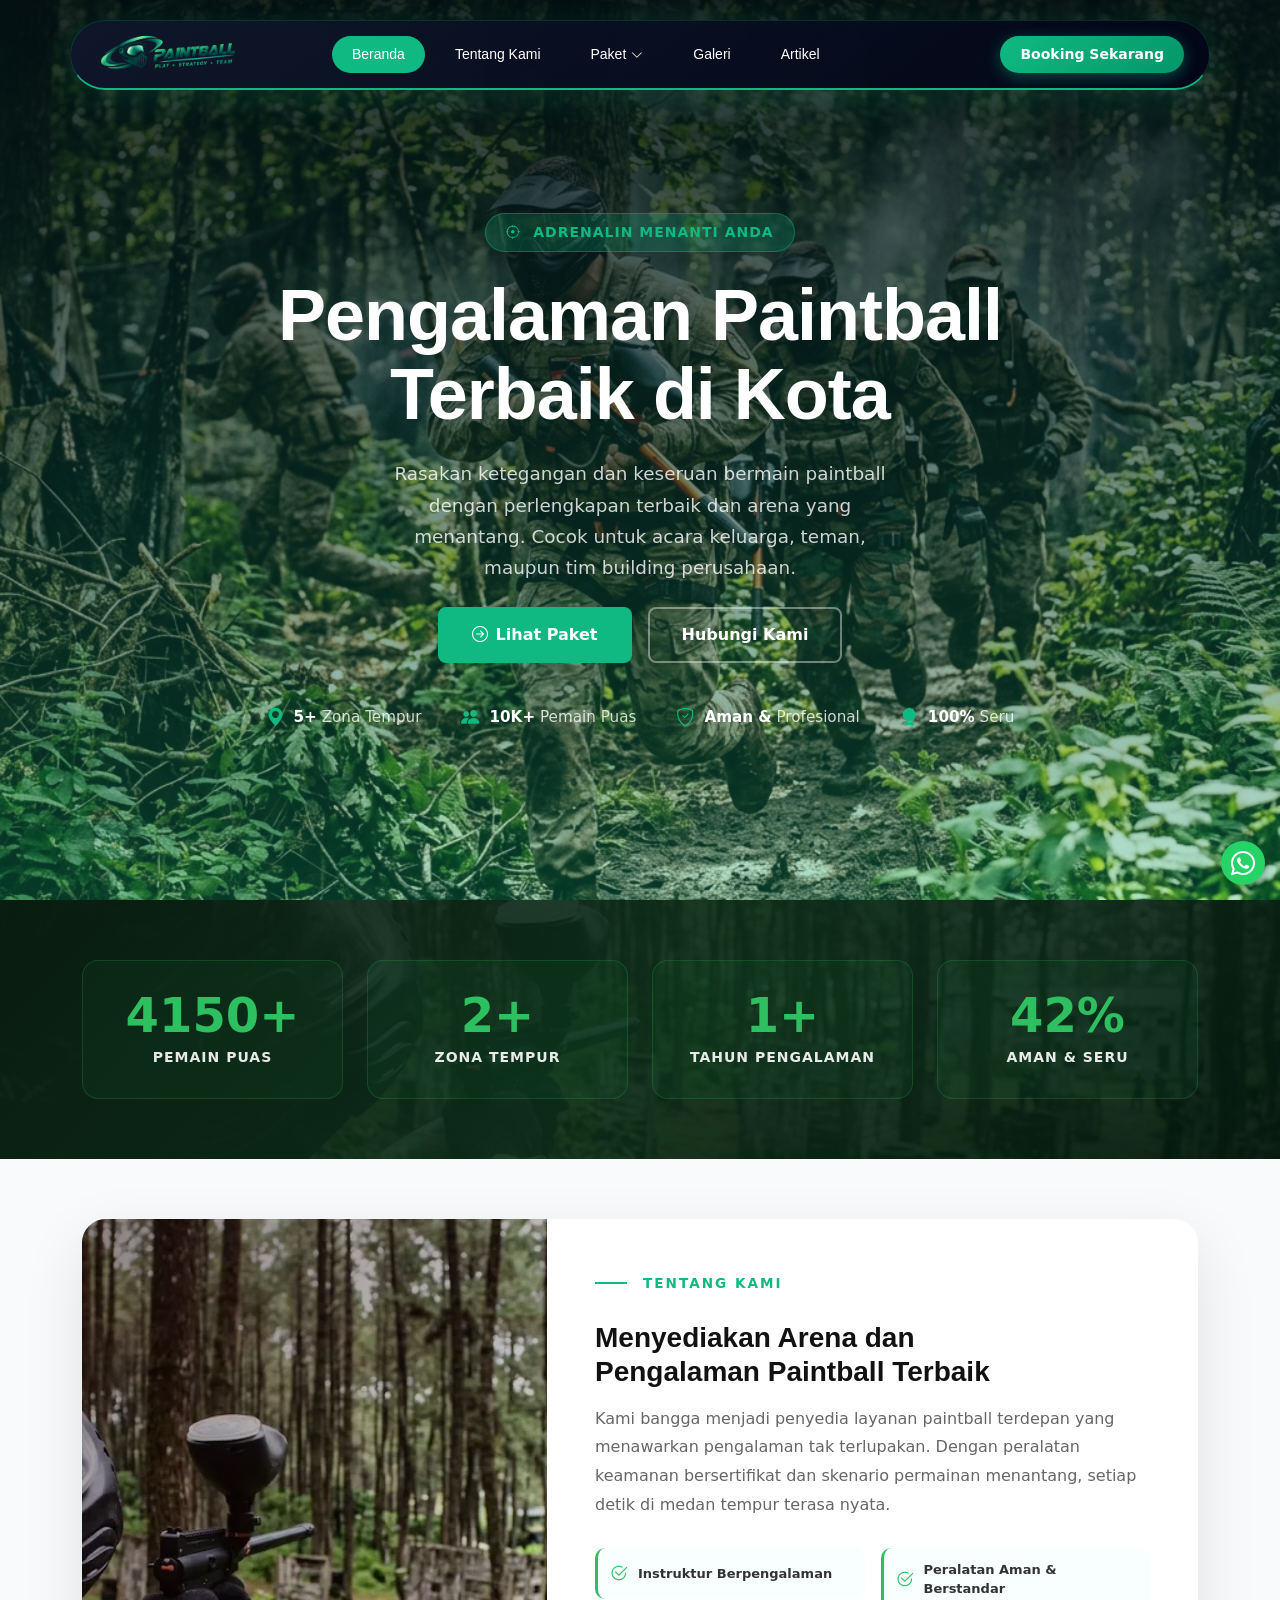
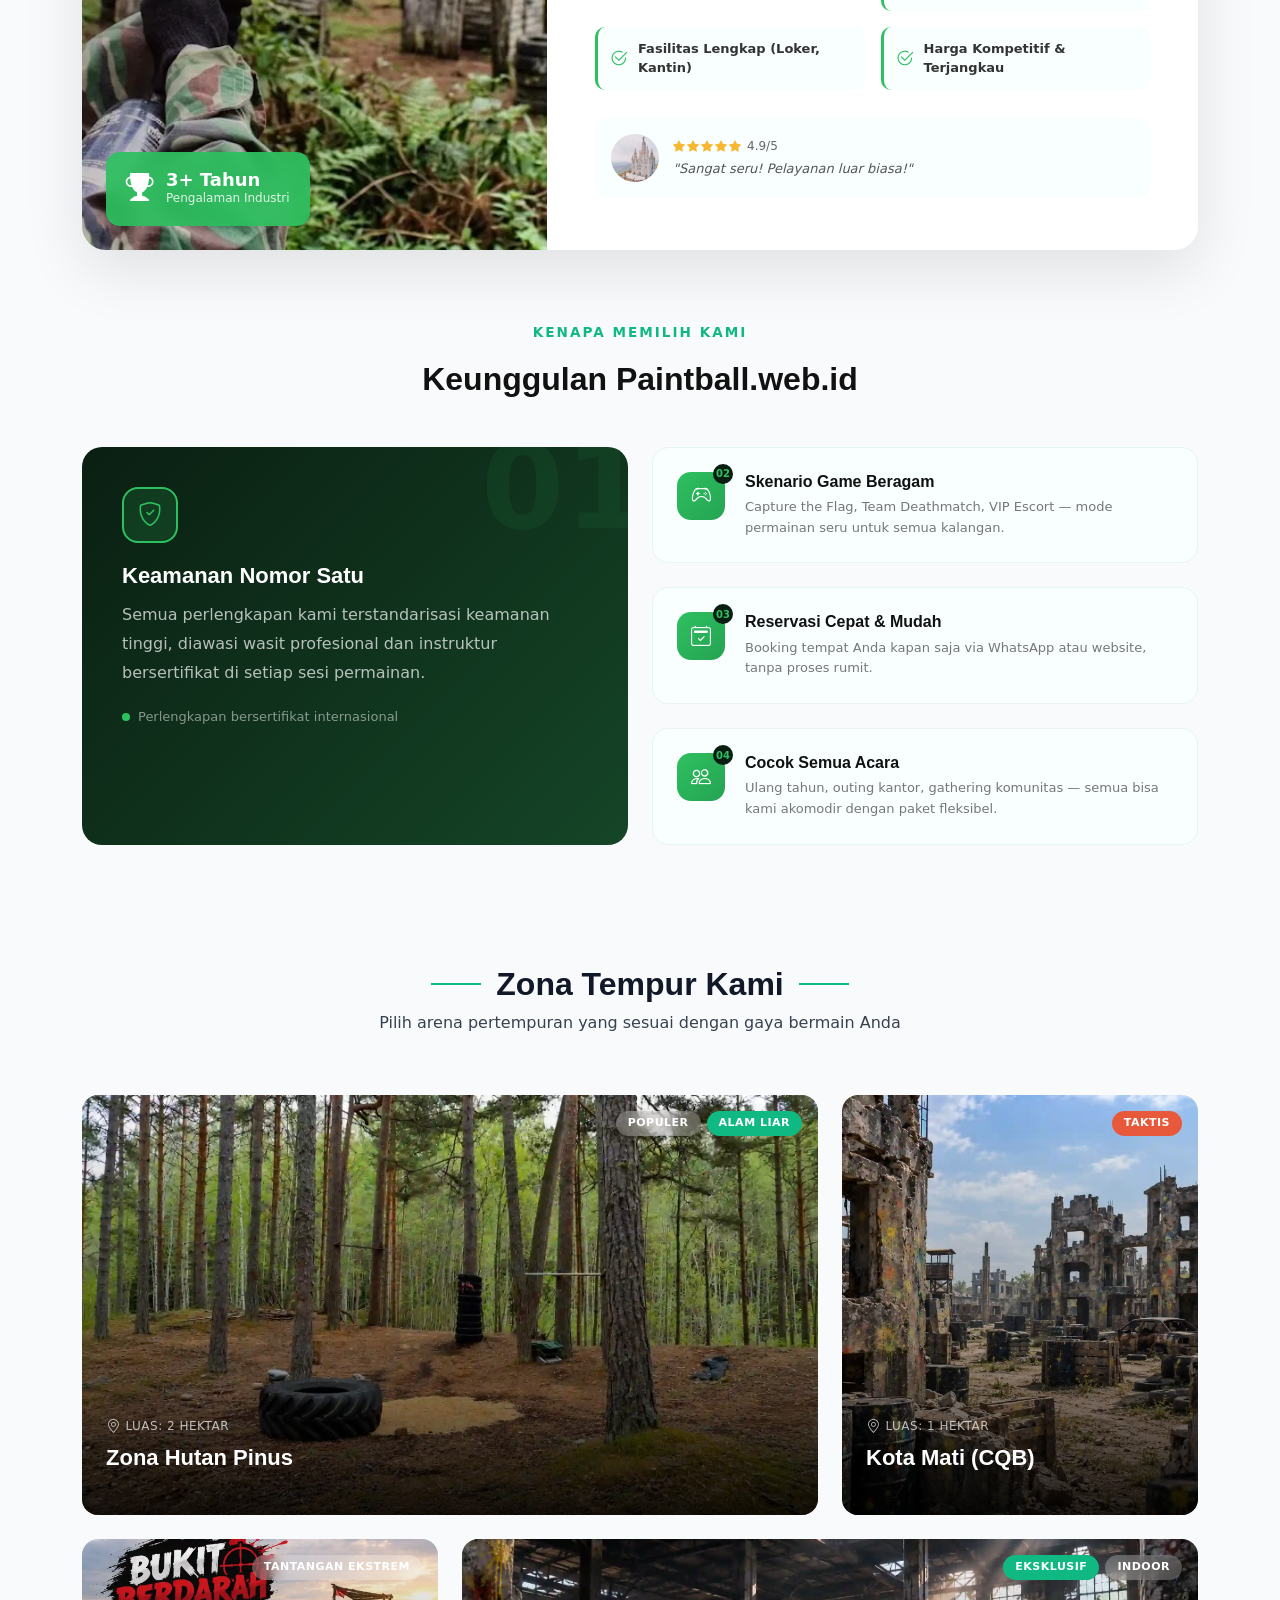
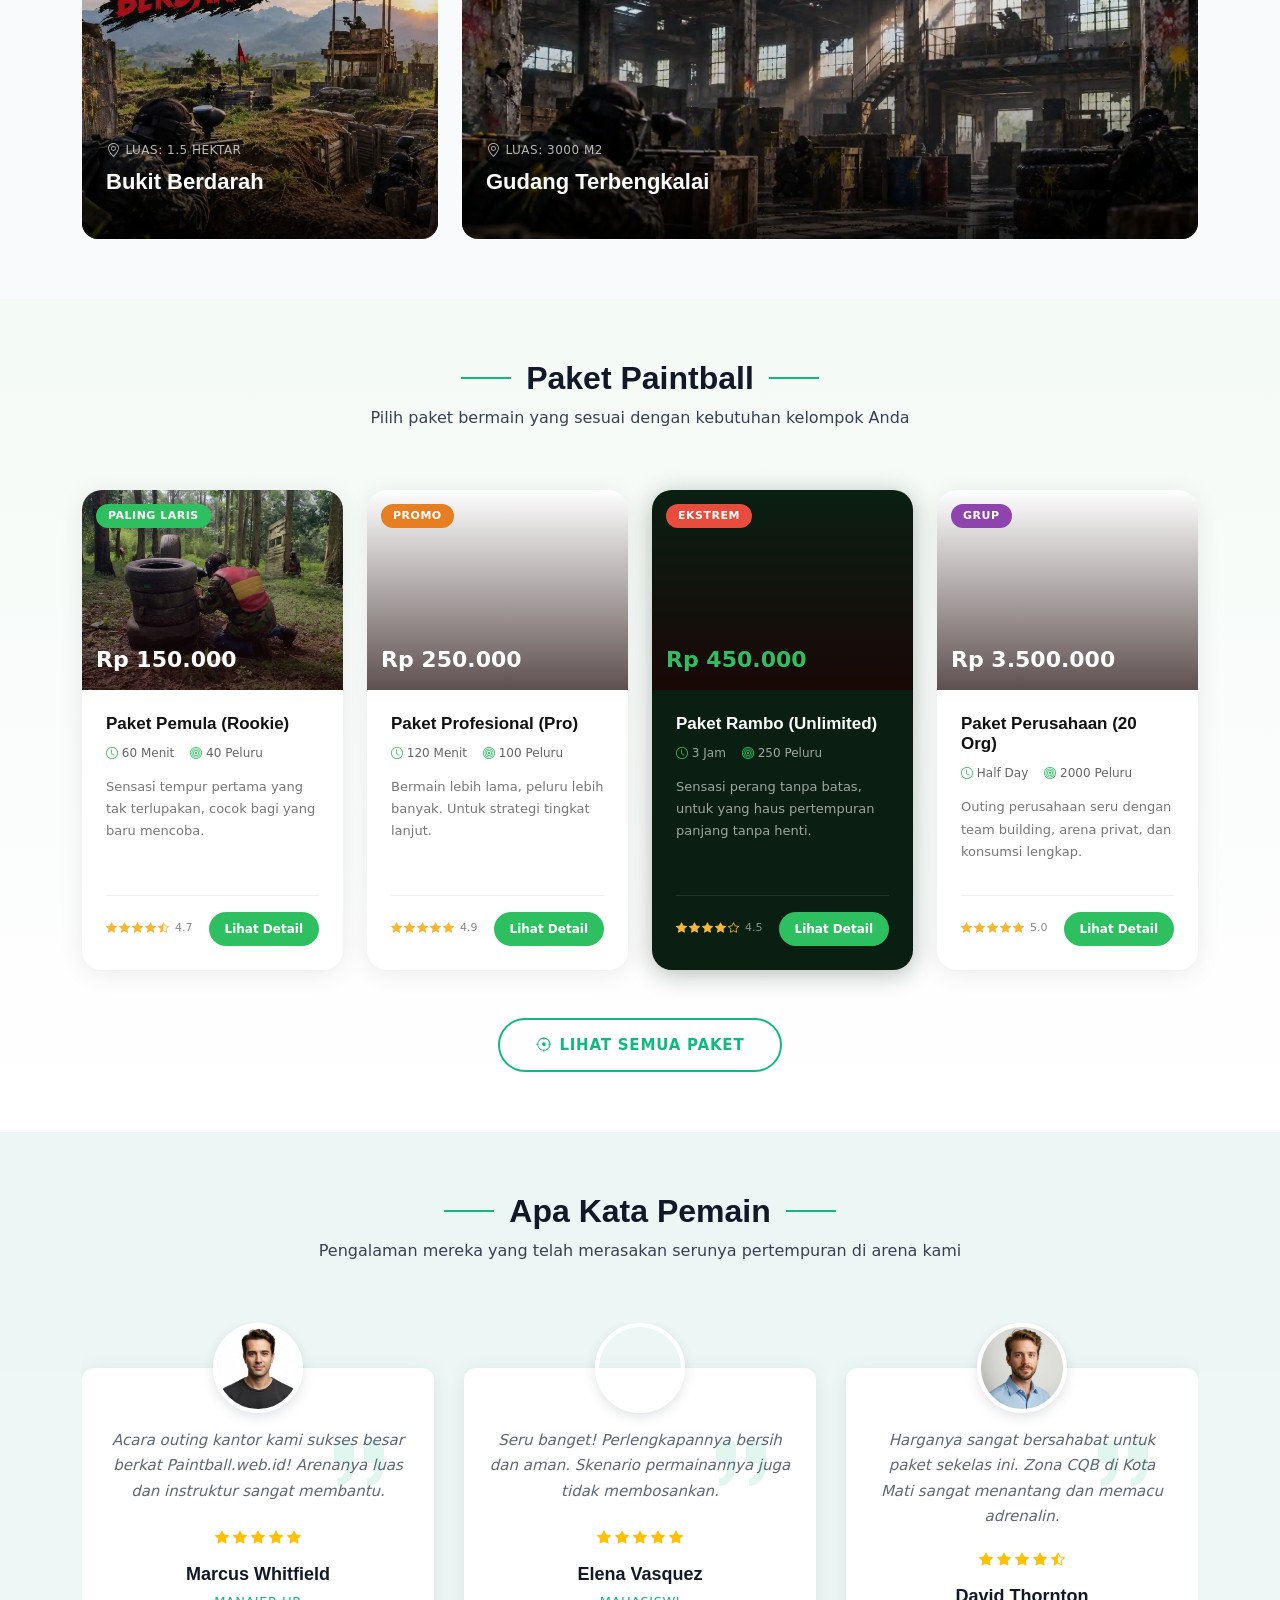
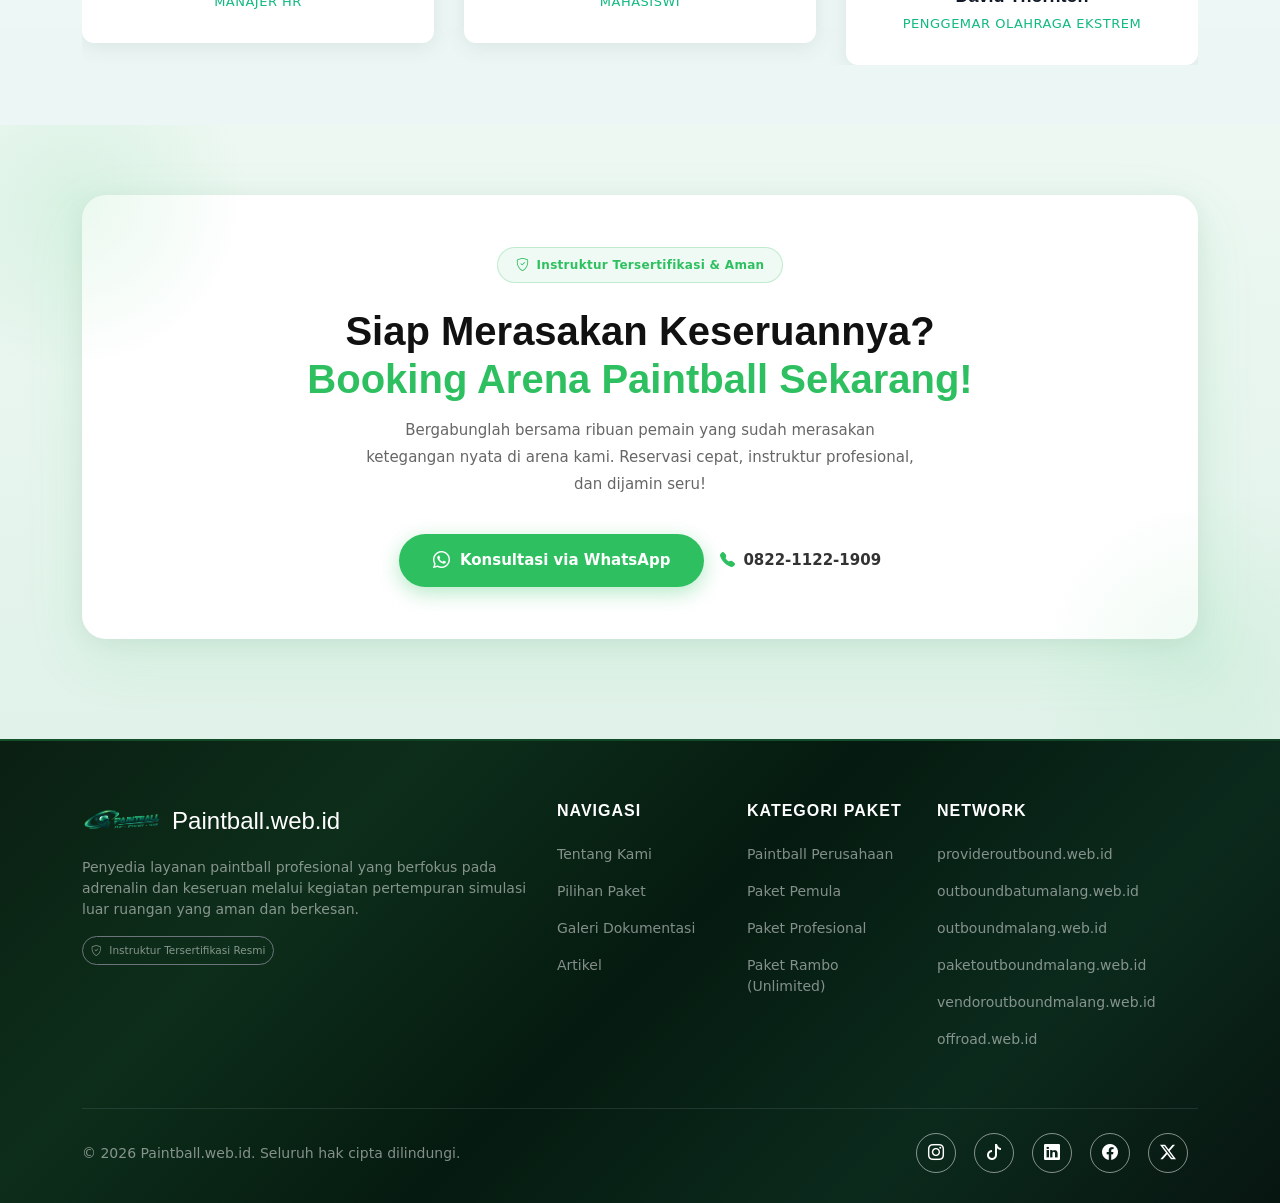
==== commit a6d8ec89: "Add files via upload" ====
--- a/index.html
+++ b/index.html
@@ -48,10 +48,14 @@
 
   <!-- Vendor CSS Files -->
   <link href="assets/vendor/bootstrap/css/bootstrap.min.css" rel="stylesheet">
-  <link href="assets/vendor/bootstrap-icons/bootstrap-icons.css" rel="stylesheet">
-  <link href="assets/vendor/aos/aos.css" rel="stylesheet">
-  <link href="assets/vendor/swiper/swiper-bundle.min.css" rel="stylesheet">
-  <link href="assets/vendor/glightbox/css/glightbox.min.css" rel="stylesheet">
+  <link rel="preload" href="assets/vendor/bootstrap-icons/bootstrap-icons.css" as="style" onload="this.onload=null;this.rel='stylesheet'">
+  <noscript><link href="assets/vendor/bootstrap-icons/bootstrap-icons.css" rel="stylesheet"></noscript>
+  <link rel="preload" href="assets/vendor/aos/aos.css" as="style" onload="this.onload=null;this.rel='stylesheet'">
+  <noscript><link href="assets/vendor/aos/aos.css" rel="stylesheet"></noscript>
+  <link rel="preload" href="assets/vendor/swiper/swiper-bundle.min.css" as="style" onload="this.onload=null;this.rel='stylesheet'">
+  <noscript><link href="assets/vendor/swiper/swiper-bundle.min.css" rel="stylesheet"></noscript>
+  <link rel="preload" href="assets/vendor/glightbox/css/glightbox.min.css" as="style" onload="this.onload=null;this.rel='stylesheet'">
+  <noscript><link href="assets/vendor/glightbox/css/glightbox.min.css" rel="stylesheet"></noscript>
 
   <!-- Main CSS File -->
   <link href="assets/css/main.css" rel="stylesheet">
@@ -91,6 +95,7 @@
 }
   </script>
 
+  <link rel="preload" as="image" href="assets/img/travel/showcase-7.webp" fetchpriority="high">
 </head>
 
 <body class="index-page">
@@ -251,7 +256,7 @@
           style="border-radius:24px;overflow:hidden;box-shadow:0 20px 60px rgba(0,0,0,0.10);">
           <!-- Image Side -->
           <div class="col-lg-5" data-aos="fade-right" data-aos-delay="200" style="min-height:480px;position:relative;">
-            <img loading="lazy" src="assets/img/homepage/aksi-pemain-paintball-di-hutan-pinus.webp" alt="Arena Paintball"
+            <img loading="lazy" decoding="async" src="assets/img/homepage/aksi-pemain-paintball-di-hutan-pinus.webp" alt="Arena Paintball"
               style="width:100%;height:100%;object-fit:cover;display:block;">
             <div style="position:absolute;inset:0;background:linear-gradient(135deg,rgba(26,5,5,0.5),transparent);">
             </div>
@@ -304,7 +309,7 @@
             </div>
             <div
               style="display:flex;align-items:center;gap:14px;margin-top:28px;padding:16px;background:#f8fffe;border-radius:12px;">
-              <img loading="lazy" src="assets/img/travel/misc-square-14.webp" alt=""
+              <img loading="lazy" decoding="async" src="assets/img/travel/misc-square-14.webp" alt=""
                 style="width:48px;height:48px;border-radius:50%;object-fit:cover;">
               <div>
                 <div style="display:flex;gap:2px;margin-bottom:4px;">
@@ -534,7 +539,7 @@
               onmouseenter="this.style.transform='translateY(-8px)';this.style.boxShadow='0 16px 48px rgba(0,0,0,0.15)'"
               onmouseleave="this.style.transform='translateY(0)';this.style.boxShadow='0 4px 24px rgba(0,0,0,0.08)'">
               <div style="position:relative;height:200px;overflow:hidden;">
-                <img loading="lazy" src="assets/img/paket/aksi-paintball-hutan.webp" alt="Paket Pemula"
+                <img loading="lazy" decoding="async" src="assets/img/paket/aksi-paintball-hutan.webp" alt="Paket Pemula"
                   style="width:100%;height:100%;object-fit:cover;transition:transform 0.5s;"
                   onmouseenter="this.style.transform='scale(1.08)'" onmouseleave="this.style.transform='scale(1)'">
                 <div style="position:absolute;inset:0;background:linear-gradient(to top,rgba(26,5,5,0.7),transparent);">
@@ -581,7 +586,7 @@
               onmouseenter="this.style.transform='translateY(-8px)';this.style.boxShadow='0 16px 48px rgba(0,0,0,0.15)'"
               onmouseleave="this.style.transform='translateY(0)';this.style.boxShadow='0 4px 24px rgba(0,0,0,0.08)'">
               <div style="position:relative;height:200px;overflow:hidden;">
-                <img loading="lazy" src="assets/img/paket/prajurit-paintball-hutan.webp" alt="Paket Pro"
+                <img loading="lazy" decoding="async" src="assets/img/paket/prajurit-paintball-hutan.webp" alt="Paket Pro"
                   style="width:100%;height:100%;object-fit:cover;transition:transform 0.5s;"
                   onmouseenter="this.style.transform='scale(1.08)'" onmouseleave="this.style.transform='scale(1)'">
                 <div style="position:absolute;inset:0;background:linear-gradient(to top,rgba(26,5,5,0.7),transparent);">
@@ -627,7 +632,7 @@
               onmouseenter="this.style.transform='translateY(-8px)';this.style.boxShadow='0 16px 48px rgba(10,31,18,0.4)'"
               onmouseleave="this.style.transform='translateY(0)';this.style.boxShadow='0 4px 24px rgba(10,31,18,0.3)'">
               <div style="position:relative;height:200px;overflow:hidden;">
-                <img loading="lazy" src="assets/img/paket/pemain-paintball-beraksi.webp" alt="Paket Rambo"
+                <img loading="lazy" decoding="async" src="assets/img/paket/pemain-paintball-beraksi.webp" alt="Paket Rambo"
                   style="width:100%;height:100%;object-fit:cover;transition:transform 0.5s;opacity:0.7;"
                   onmouseenter="this.style.transform='scale(1.08)'" onmouseleave="this.style.transform='scale(1)'">
                 <div style="position:absolute;inset:0;background:linear-gradient(to top,rgba(26,5,5,0.9),transparent);">
@@ -673,7 +678,7 @@
               onmouseenter="this.style.transform='translateY(-8px)';this.style.boxShadow='0 16px 48px rgba(0,0,0,0.15)'"
               onmouseleave="this.style.transform='translateY(0)';this.style.boxShadow='0 4px 24px rgba(0,0,0,0.08)'">
               <div style="position:relative;height:200px;overflow:hidden;">
-                <img loading="lazy" src="assets/img/paket/tim-paintball-berjalan-di-hutan.webp" alt="Paket Perusahaan"
+                <img loading="lazy" decoding="async" src="assets/img/paket/tim-paintball-berjalan-di-hutan.webp" alt="Paket Perusahaan"
                   style="width:100%;height:100%;object-fit:cover;transition:transform 0.5s;"
                   onmouseenter="this.style.transform='scale(1.08)'" onmouseleave="this.style.transform='scale(1)'">
                 <div style="position:absolute;inset:0;background:linear-gradient(to top,rgba(26,5,5,0.7),transparent);">
@@ -767,7 +772,7 @@
             <div class="swiper-slide">
               <div class="review-card" data-aos="zoom-in" data-aos-delay="100">
                 <div class="reviewer-photo">
-                  <img loading="lazy" src="assets/img/person/person-m-3.webp" class="img-fluid" alt="">
+                  <img loading="lazy" decoding="async" src="assets/img/person/person-m-3.webp" class="img-fluid" alt="">
                 </div>
                 <div class="review-body">
                   <i class="bi bi-quote quote-decor"></i>
@@ -786,7 +791,7 @@
             <div class="swiper-slide">
               <div class="review-card" data-aos="zoom-in" data-aos-delay="200">
                 <div class="reviewer-photo">
-                  <img loading="lazy" src="assets/img/person/person-f-8.webp" class="img-fluid" alt="">
+                  <img loading="lazy" decoding="async" src="assets/img/person/person-f-8.webp" class="img-fluid" alt="">
                 </div>
                 <div class="review-body">
                   <i class="bi bi-quote quote-decor"></i>
@@ -804,7 +809,7 @@
             <div class="swiper-slide">
               <div class="review-card" data-aos="zoom-in" data-aos-delay="300">
                 <div class="reviewer-photo">
-                  <img loading="lazy" src="assets/img/person/person-m-7.webp" class="img-fluid" alt="">
+                  <img loading="lazy" decoding="async" src="assets/img/person/person-m-7.webp" class="img-fluid" alt="">
                 </div>
                 <div class="review-body">
                   <i class="bi bi-quote quote-decor"></i>
@@ -963,7 +968,7 @@
         </div>
         <div class="col-md-6 text-center text-md-end">
           <div class="social-links d-inline-flex gap-2">
-            <a href="https://instagram.com/" target="_blank"
+            <a aria-label="Instagram" href="https://instagram.com/" target="_blank"
               class="rounded-circle d-flex align-items-center justify-content-center text-white"
               style="width: 40px; height: 40px; border: 1px solid rgba(255,255,255,0.5); transition: all 0.3s; text-decoration: none;"
               onmouseenter="this.style.background='linear-gradient(45deg, #f09433, #e6683c, #dc2743, #cc2366, #bc1888)'; this.style.borderColor='transparent';"
@@ -977,21 +982,21 @@
               onmouseleave="this.style.background='transparent'; this.style.borderColor='rgba(255,255,255,0.5)';"><i
                 class="bi bi-tiktok"></i></a>
 
-            <a href="https://linkedin.com/" target="_blank"
+            <a aria-label="LinkedIn" href="https://linkedin.com/" target="_blank"
               class="rounded-circle d-flex align-items-center justify-content-center text-white"
               style="width: 40px; height: 40px; border: 1px solid rgba(255,255,255,0.5); transition: all 0.3s; text-decoration: none;"
               onmouseenter="this.style.background='#0077b5'; this.style.borderColor='#0077b5';"
               onmouseleave="this.style.background='transparent'; this.style.borderColor='rgba(255,255,255,0.5)';"><i
                 class="bi bi-linkedin"></i></a>
 
-            <a href="https://facebook.com/" target="_blank"
+            <a aria-label="Facebook" href="https://facebook.com/" target="_blank"
               class="rounded-circle d-flex align-items-center justify-content-center text-white"
               style="width: 40px; height: 40px; border: 1px solid rgba(255,255,255,0.5); transition: all 0.3s; text-decoration: none;"
               onmouseenter="this.style.background='#1877f2'; this.style.borderColor='#1877f2';"
               onmouseleave="this.style.background='transparent'; this.style.borderColor='rgba(255,255,255,0.5)';"><i
                 class="bi bi-facebook"></i></a>
 
-            <a href="https://twitter.com/" target="_blank"
+            <a aria-label="Twitter" href="https://twitter.com/" target="_blank"
               class="rounded-circle d-flex align-items-center justify-content-center text-white"
               style="width: 40px; height: 40px; border: 1px solid rgba(255,255,255,0.5); transition: all 0.3s; text-decoration: none;"
               onmouseenter="this.style.background='#000000'; this.style.borderColor='#000000';"
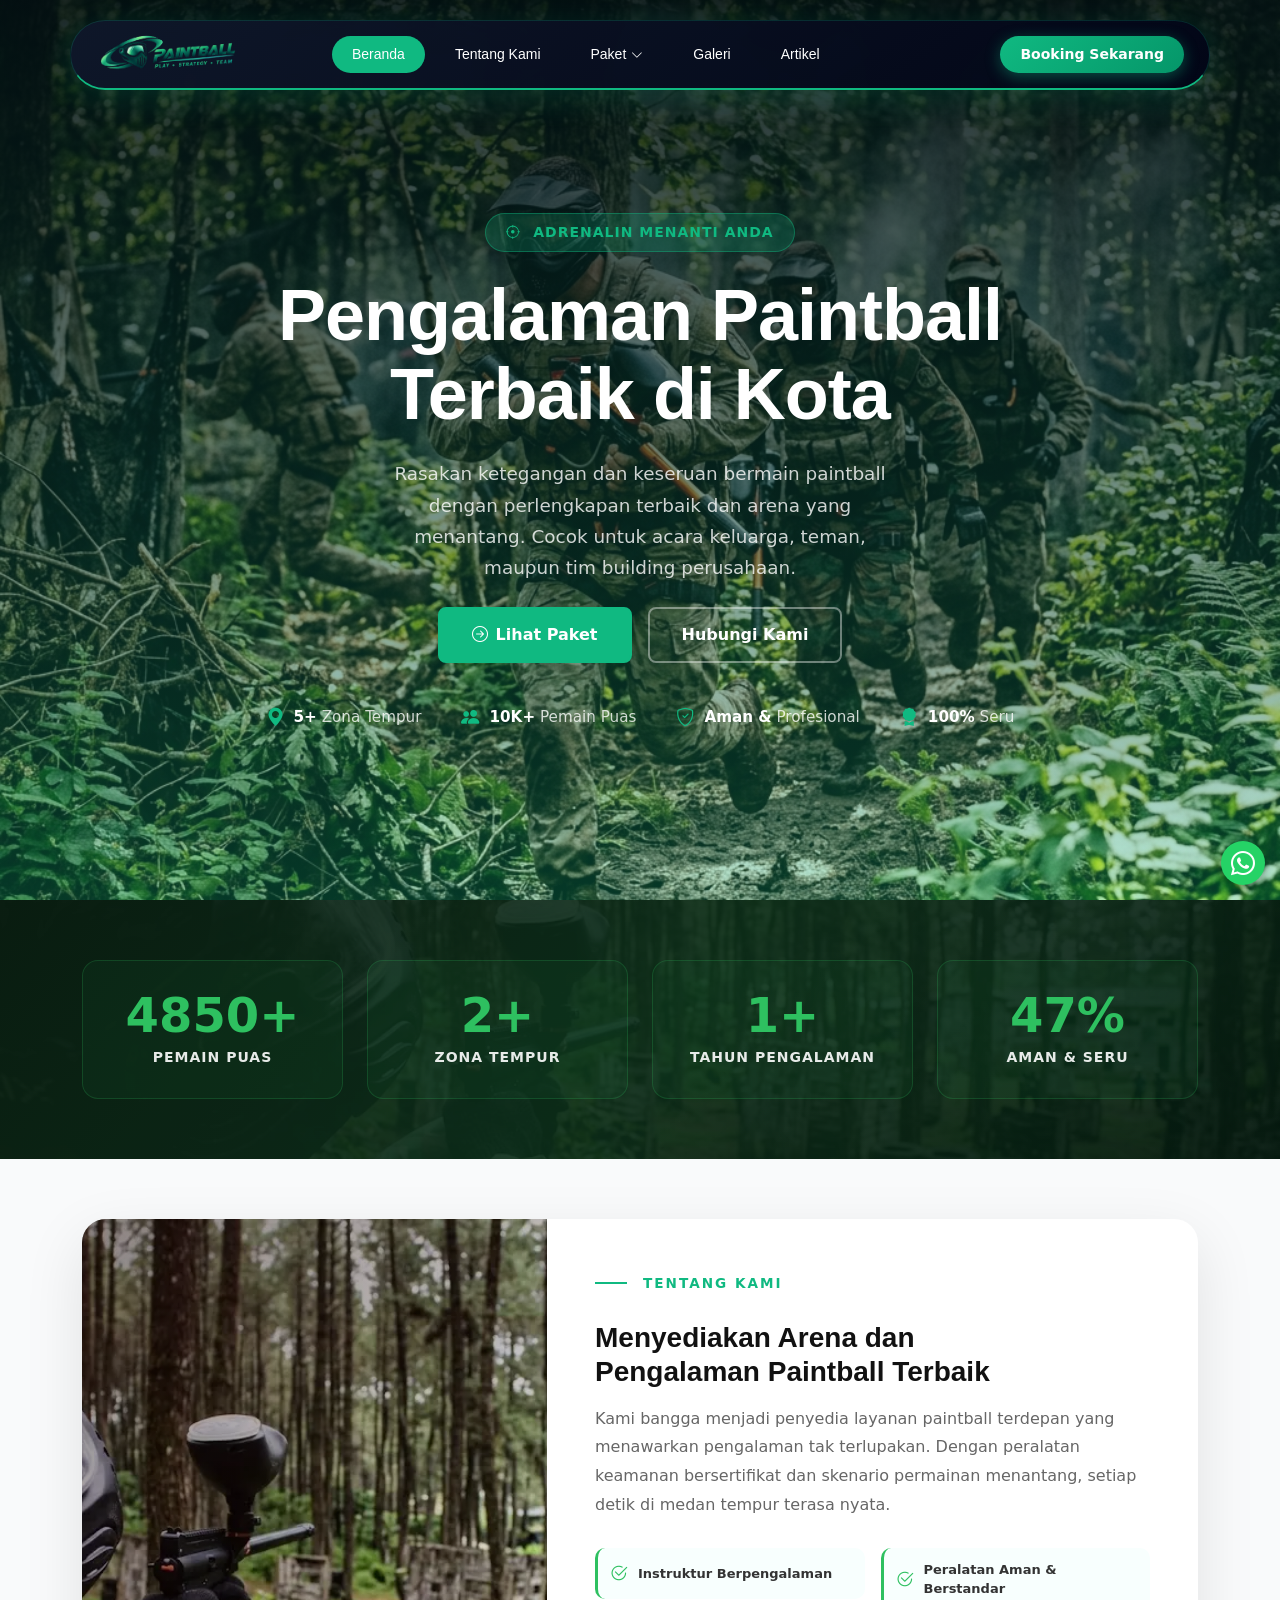
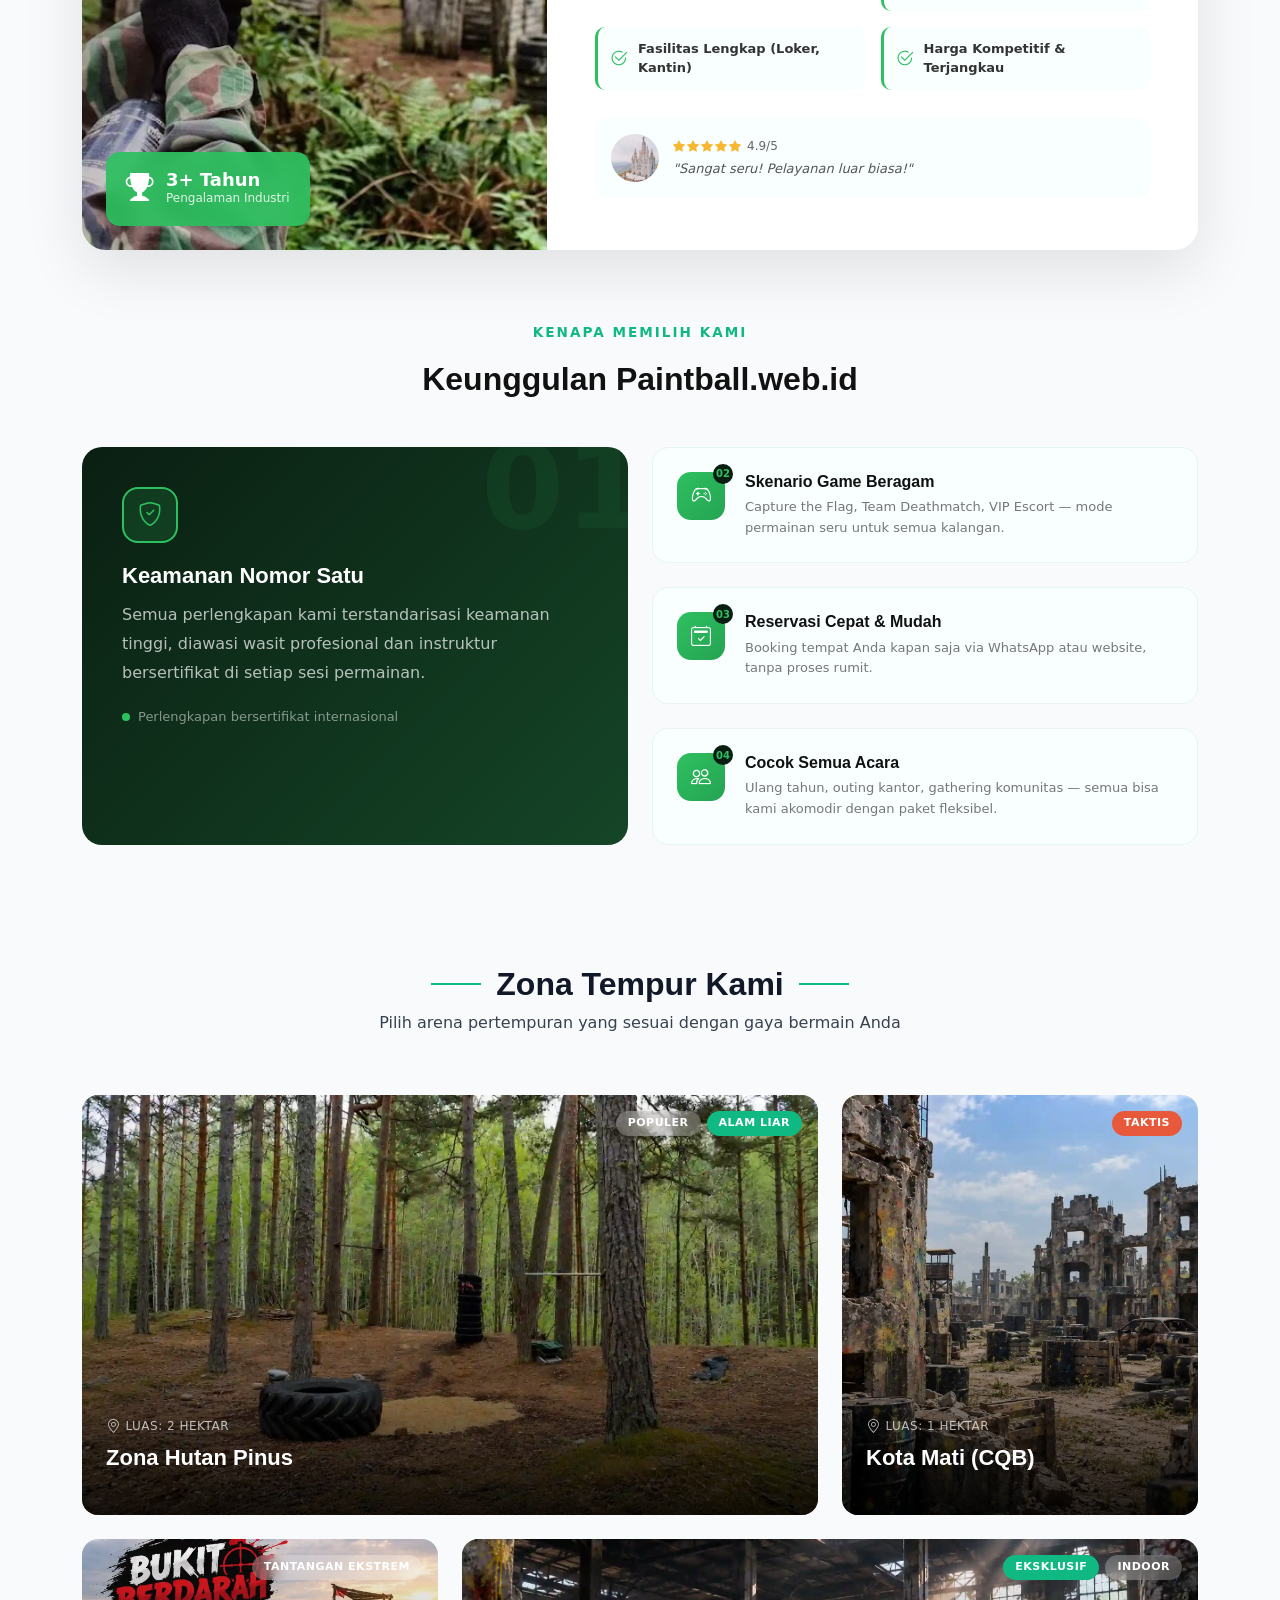
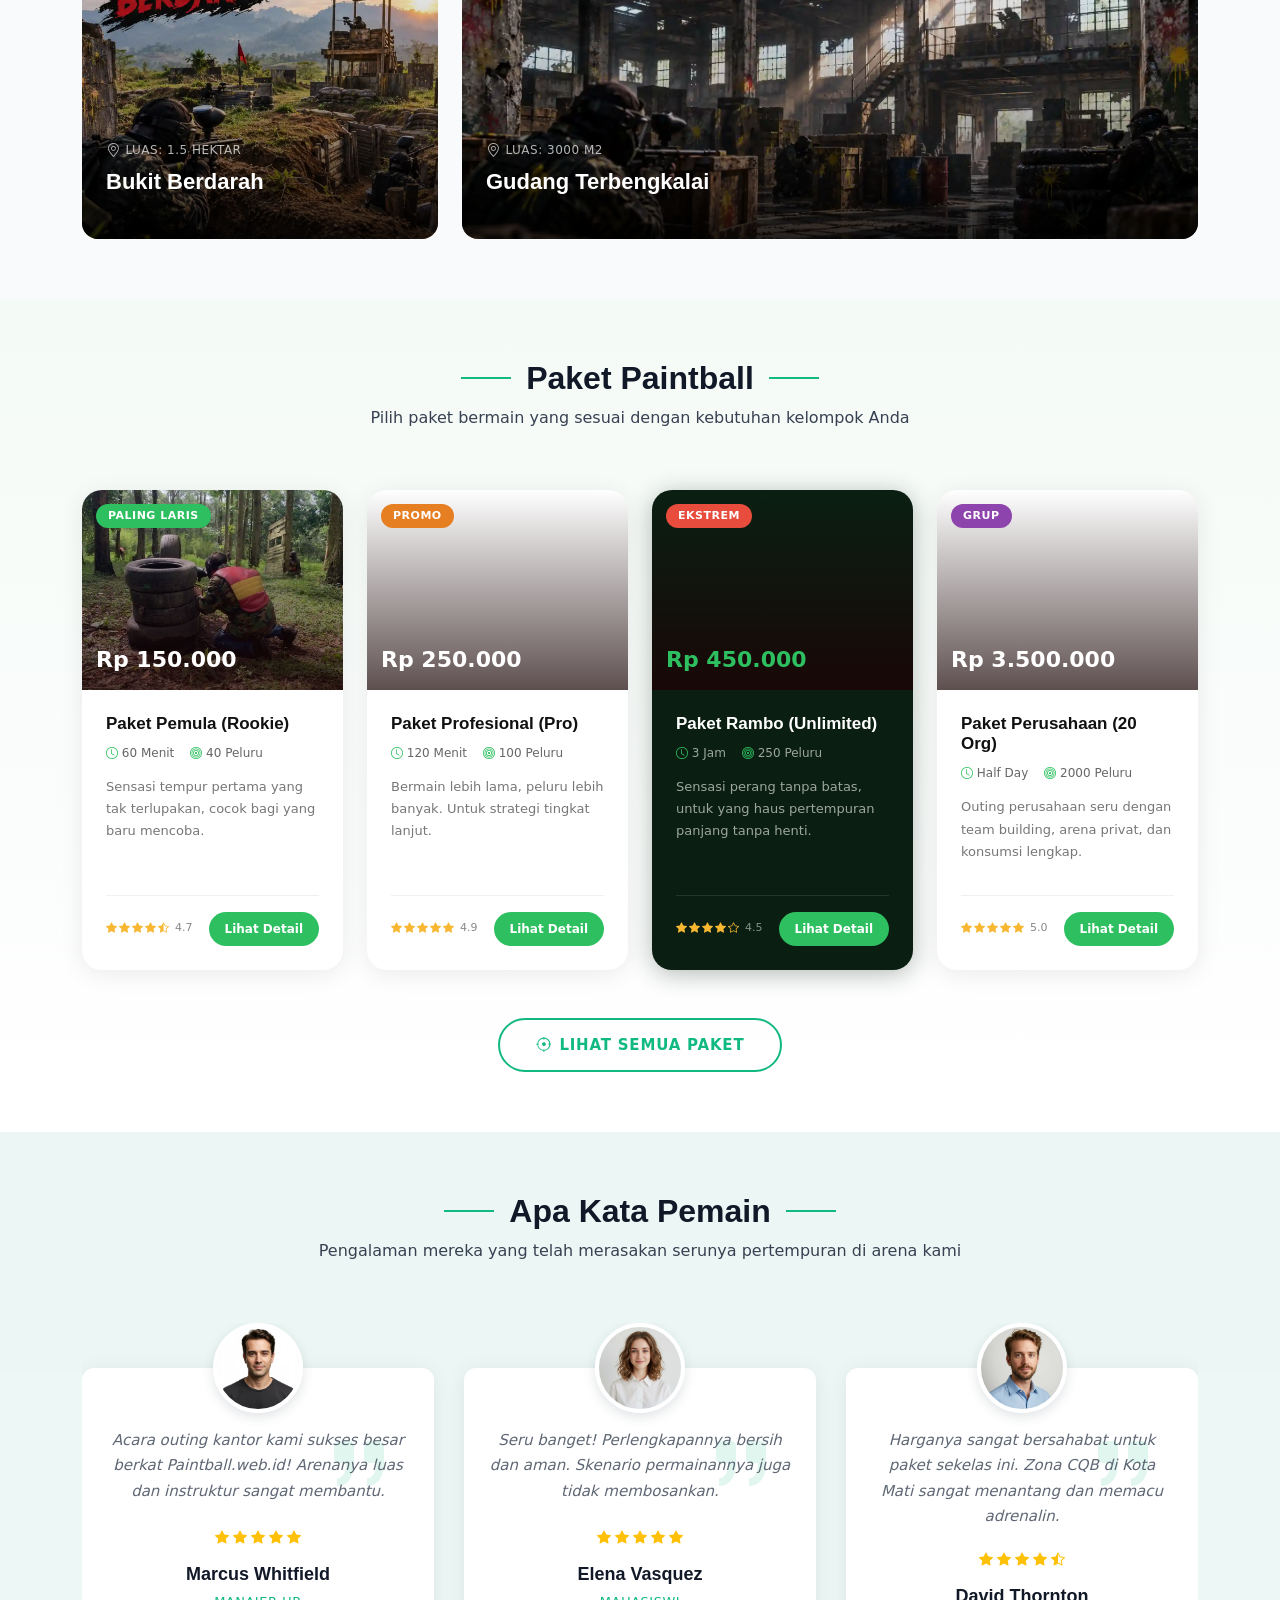
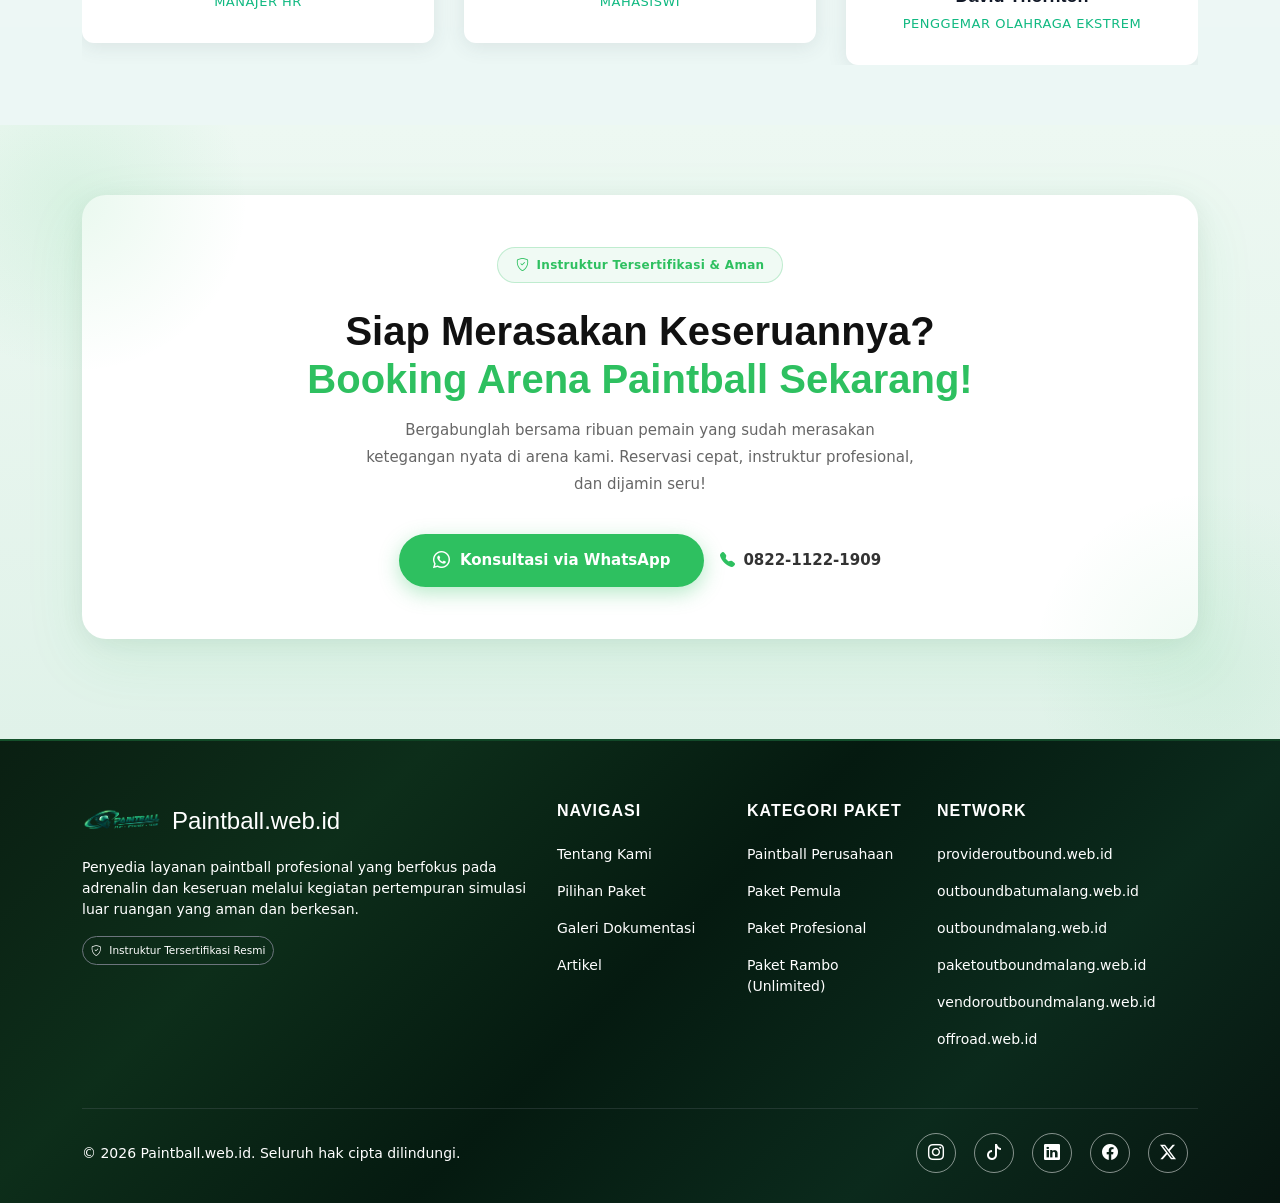
==== commit 92f4d212: "Add files via upload" ====
--- a/index.html
+++ b/index.html
@@ -48,14 +48,10 @@
 
   <!-- Vendor CSS Files -->
   <link href="assets/vendor/bootstrap/css/bootstrap.min.css" rel="stylesheet">
-  <link rel="preload" href="assets/vendor/bootstrap-icons/bootstrap-icons.css" as="style" onload="this.onload=null;this.rel='stylesheet'">
-  <noscript><link href="assets/vendor/bootstrap-icons/bootstrap-icons.css" rel="stylesheet"></noscript>
-  <link rel="preload" href="assets/vendor/aos/aos.css" as="style" onload="this.onload=null;this.rel='stylesheet'">
-  <noscript><link href="assets/vendor/aos/aos.css" rel="stylesheet"></noscript>
-  <link rel="preload" href="assets/vendor/swiper/swiper-bundle.min.css" as="style" onload="this.onload=null;this.rel='stylesheet'">
-  <noscript><link href="assets/vendor/swiper/swiper-bundle.min.css" rel="stylesheet"></noscript>
-  <link rel="preload" href="assets/vendor/glightbox/css/glightbox.min.css" as="style" onload="this.onload=null;this.rel='stylesheet'">
-  <noscript><link href="assets/vendor/glightbox/css/glightbox.min.css" rel="stylesheet"></noscript>
+  <link href="assets/vendor/bootstrap-icons/bootstrap-icons.css" rel="stylesheet">
+  <link href="assets/vendor/aos/aos.css" rel="stylesheet">
+  <link href="assets/vendor/swiper/swiper-bundle.min.css" rel="stylesheet">
+  <link href="assets/vendor/glightbox/css/glightbox.min.css" rel="stylesheet">
 
   <!-- Main CSS File -->
   <link href="assets/css/main.css" rel="stylesheet">
@@ -901,10 +897,10 @@
             <img src="assets/img/logo.png" alt="Logo Paintball" style="max-height: 40px; margin-right: 10px;">
             <h2 class="sitename text-white m-0" style="font-size: 24px;">Paintball.web.id</h2>
           </a>
-          <p class="text-white-50">Penyedia layanan paintball profesional yang berfokus pada adrenalin dan keseruan
+          <p class="text-white">Penyedia layanan paintball profesional yang berfokus pada adrenalin dan keseruan
             melalui kegiatan pertempuran simulasi luar ruangan yang aman dan berkesan.</p>
           <div class="mt-3">
-            <span class="badge border border-secondary text-white-50 p-2 rounded-pill fw-normal"><i
+            <span class="badge border border-secondary text-white p-2 rounded-pill fw-normal"><i
                 class="bi bi-shield-check me-1"></i> Instruktur Tersertifikasi Resmi</span>
           </div>
         </div>
@@ -912,24 +908,24 @@
         <div class="col-lg-2 col-6 footer-links">
           <h4 class="text-white mb-4" style="font-size: 16px; font-weight: bold; letter-spacing: 1px;">NAVIGASI</h4>
           <ul class="list-unstyled">
-            <li class="mb-3"><a href="about" class="text-white-50 text-decoration-none">Tentang Kami</a></li>
-            <li class="mb-3"><a href="tours" class="text-white-50 text-decoration-none">Pilihan Paket</a></li>
-            <li class="mb-3"><a href="gallery" class="text-white-50 text-decoration-none">Galeri Dokumentasi</a>
+            <li class="mb-3"><a href="about" class="text-white text-decoration-none">Tentang Kami</a></li>
+            <li class="mb-3"><a href="tours" class="text-white text-decoration-none">Pilihan Paket</a></li>
+            <li class="mb-3"><a href="gallery" class="text-white text-decoration-none">Galeri Dokumentasi</a>
             </li>
-            <li class="mb-3"><a href="artikel" class="text-white-50 text-decoration-none">Artikel</a></li>
+            <li class="mb-3"><a href="artikel" class="text-white text-decoration-none">Artikel</a></li>
           </ul>
         </div>
 
         <div class="col-lg-2 col-6 footer-links">
           <h4 class="text-white mb-4" style="font-size:16px;font-weight:bold;letter-spacing:1px;">KATEGORI PAKET</h4>
           <ul class="list-unstyled">
-            <li class="mb-3"><a href="paket-perusahaan" class="text-white-50 text-decoration-none">Paintball
+            <li class="mb-3"><a href="paket-perusahaan" class="text-white text-decoration-none">Paintball
                 Perusahaan</a></li>
-            <li class="mb-3"><a href="paket-pemula" class="text-white-50 text-decoration-none">Paket Pemula</a>
+            <li class="mb-3"><a href="paket-pemula" class="text-white text-decoration-none">Paket Pemula</a>
             </li>
-            <li class="mb-3"><a href="paket-pro" class="text-white-50 text-decoration-none">Paket Profesional</a>
+            <li class="mb-3"><a href="paket-pro" class="text-white text-decoration-none">Paket Profesional</a>
             </li>
-            <li class="mb-3"><a href="paket-rambo" class="text-white-50 text-decoration-none">Paket Rambo
+            <li class="mb-3"><a href="paket-rambo" class="text-white text-decoration-none">Paket Rambo
                 (Unlimited)</a></li>
           </ul>
         </div>
@@ -937,24 +933,24 @@
         <div class="col-lg-3 col-6 footer-links">
           <h4 class="text-white mb-4" style="font-size:16px;font-weight:bold;letter-spacing:1px;">NETWORK</h4>
           <ul class="list-unstyled footer-network-list">
-            <li class="mb-3"><a href="https://provideroutbound.web.id" target="_blank" class="text-white-50 text-decoration-none">provideroutbound.web.id</a></li>
-            <li class="mb-3"><a href="https://outboundbatumalang.web.id" target="_blank" class="text-white-50 text-decoration-none">outboundbatumalang.web.id</a></li>
-            <li class="mb-3"><a href="https://outboundmalang.web.id" target="_blank" class="text-white-50 text-decoration-none">outboundmalang.web.id</a></li>
-            <li class="mb-3"><a href="https://paketoutboundmalang.web.id" target="_blank" class="text-white-50 text-decoration-none">paketoutboundmalang.web.id</a></li>
-            <li class="mb-3"><a href="https://vendoroutboundmalang.web.id" target="_blank" class="text-white-50 text-decoration-none">vendoroutboundmalang.web.id</a></li>
-            <li class="mb-3"><a href="https://offroad.web.id" target="_blank" class="text-white-50 text-decoration-none">offroad.web.id</a></li>
-            <li class="mb-3"><a href="https://rafting.web.id" target="_blank" class="text-white-50 text-decoration-none">rafting.web.id</a></li>
-            <li class="mb-3"><a href="https://outboundpantai.web.id" target="_blank" class="text-white-50 text-decoration-none">outboundpantai.web.id</a></li>
-            <li class="mb-3"><a href="https://paintballbatumalang.web.id" target="_blank" class="text-white-50 text-decoration-none">paintballbatumalang.web.id</a></li>
-            <li class="mb-3"><a href="https://cobanrondo.web.id" target="_blank" class="text-white-50 text-decoration-none">cobanrondo.web.id</a></li>
-            <li class="mb-3"><a href="https://malangtraveler.web.id" target="_blank" class="text-white-50 text-decoration-none">malangtraveler.web.id</a></li>
-            <li class="mb-3"><a href="https://outboundkediri.web.id" target="_blank" class="text-white-50 text-decoration-none">outboundkediri.web.id</a></li>
-            <li class="mb-3"><a href="https://pantaimalangselatan.web.id" target="_blank" class="text-white-50 text-decoration-none">pantaimalangselatan.web.id</a></li>
-            <li class="mb-3"><a href="https://jasaoutboundmalang.web.id" target="_blank" class="text-white-50 text-decoration-none">jasaoutboundmalang.web.id</a></li>
-            <li class="mb-3"><a href="https://outboundindonesia.web.id" target="_blank" class="text-white-50 text-decoration-none">outboundindonesia.web.id</a></li>
-            <li class="mb-3"><a href="https://indonesiaoutbound.web.id" target="_blank" class="text-white-50 text-decoration-none">indonesiaoutbound.web.id</a></li>
-            <li class="mb-3"><a href="https://gemilangkatunoutbound.web.id" target="_blank" class="text-white-50 text-decoration-none">gemilangkatunoutbound.web.id</a></li>
-            <li class="mb-3"><a href="https://outboundjatim.web.id" target="_blank" class="text-white-50 text-decoration-none">outboundjatim.web.id</a></li>
+            <li class="mb-3"><a href="https://provideroutbound.web.id" target="_blank" class="text-white text-decoration-none">provideroutbound.web.id</a></li>
+            <li class="mb-3"><a href="https://outboundbatumalang.web.id" target="_blank" class="text-white text-decoration-none">outboundbatumalang.web.id</a></li>
+            <li class="mb-3"><a href="https://outboundmalang.web.id" target="_blank" class="text-white text-decoration-none">outboundmalang.web.id</a></li>
+            <li class="mb-3"><a href="https://paketoutboundmalang.web.id" target="_blank" class="text-white text-decoration-none">paketoutboundmalang.web.id</a></li>
+            <li class="mb-3"><a href="https://vendoroutboundmalang.web.id" target="_blank" class="text-white text-decoration-none">vendoroutboundmalang.web.id</a></li>
+            <li class="mb-3"><a href="https://offroad.web.id" target="_blank" class="text-white text-decoration-none">offroad.web.id</a></li>
+            <li class="mb-3"><a href="https://rafting.web.id" target="_blank" class="text-white text-decoration-none">rafting.web.id</a></li>
+            <li class="mb-3"><a href="https://outboundpantai.web.id" target="_blank" class="text-white text-decoration-none">outboundpantai.web.id</a></li>
+            <li class="mb-3"><a href="https://paintballbatumalang.web.id" target="_blank" class="text-white text-decoration-none">paintballbatumalang.web.id</a></li>
+            <li class="mb-3"><a href="https://cobanrondo.web.id" target="_blank" class="text-white text-decoration-none">cobanrondo.web.id</a></li>
+            <li class="mb-3"><a href="https://malangtraveler.web.id" target="_blank" class="text-white text-decoration-none">malangtraveler.web.id</a></li>
+            <li class="mb-3"><a href="https://outboundkediri.web.id" target="_blank" class="text-white text-decoration-none">outboundkediri.web.id</a></li>
+            <li class="mb-3"><a href="https://pantaimalangselatan.web.id" target="_blank" class="text-white text-decoration-none">pantaimalangselatan.web.id</a></li>
+            <li class="mb-3"><a href="https://jasaoutboundmalang.web.id" target="_blank" class="text-white text-decoration-none">jasaoutboundmalang.web.id</a></li>
+            <li class="mb-3"><a href="https://outboundindonesia.web.id" target="_blank" class="text-white text-decoration-none">outboundindonesia.web.id</a></li>
+            <li class="mb-3"><a href="https://indonesiaoutbound.web.id" target="_blank" class="text-white text-decoration-none">indonesiaoutbound.web.id</a></li>
+            <li class="mb-3"><a href="https://gemilangkatunoutbound.web.id" target="_blank" class="text-white text-decoration-none">gemilangkatunoutbound.web.id</a></li>
+            <li class="mb-3"><a href="https://outboundjatim.web.id" target="_blank" class="text-white text-decoration-none">outboundjatim.web.id</a></li>
           </ul>
         </div>
       </div>
@@ -963,7 +959,7 @@
 
       <div class="row align-items-center">
         <div class="col-md-6 text-center text-md-start">
-          <p class="text-white-50 mb-0" style="font-size: 14px;">© 2026 Paintball.web.id. Seluruh hak cipta dilindungi.
+          <p class="text-white mb-0" style="font-size: 14px;">© 2026 Paintball.web.id. Seluruh hak cipta dilindungi.
           </p>
         </div>
         <div class="col-md-6 text-center text-md-end">
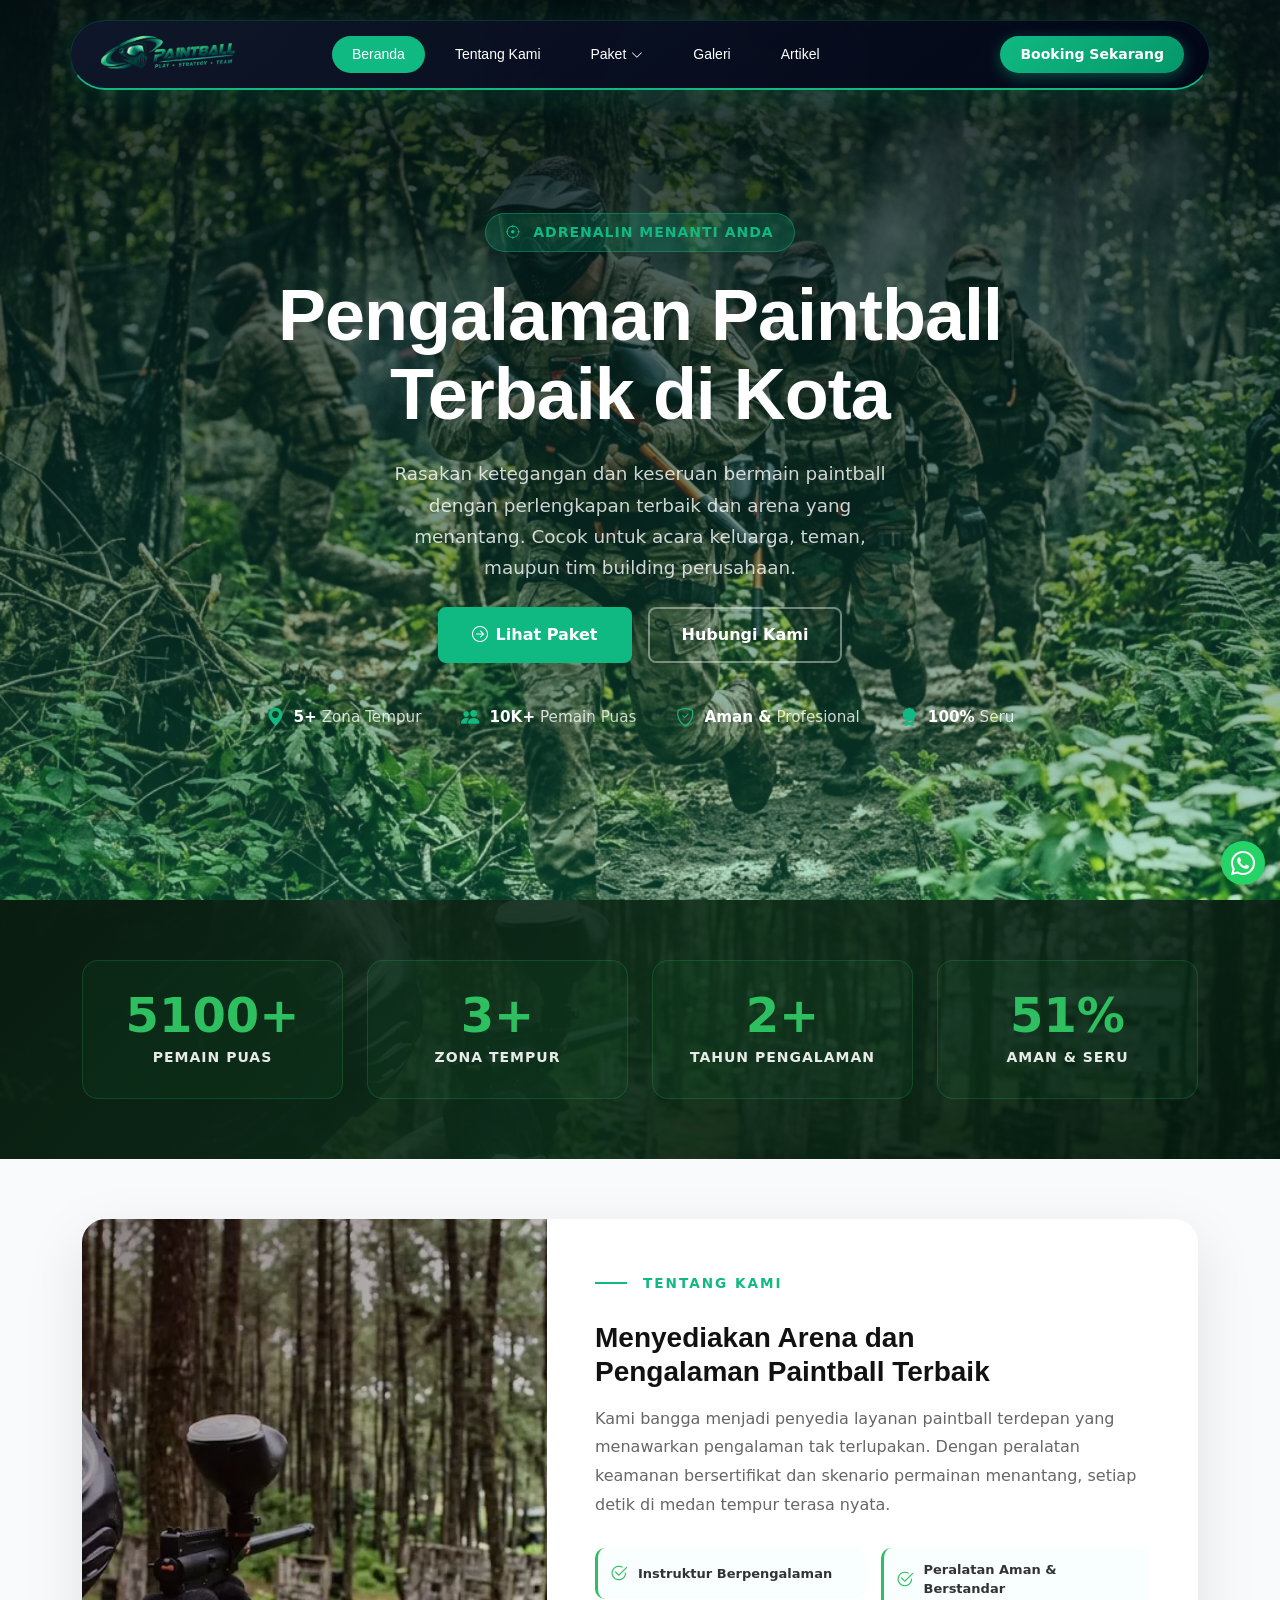
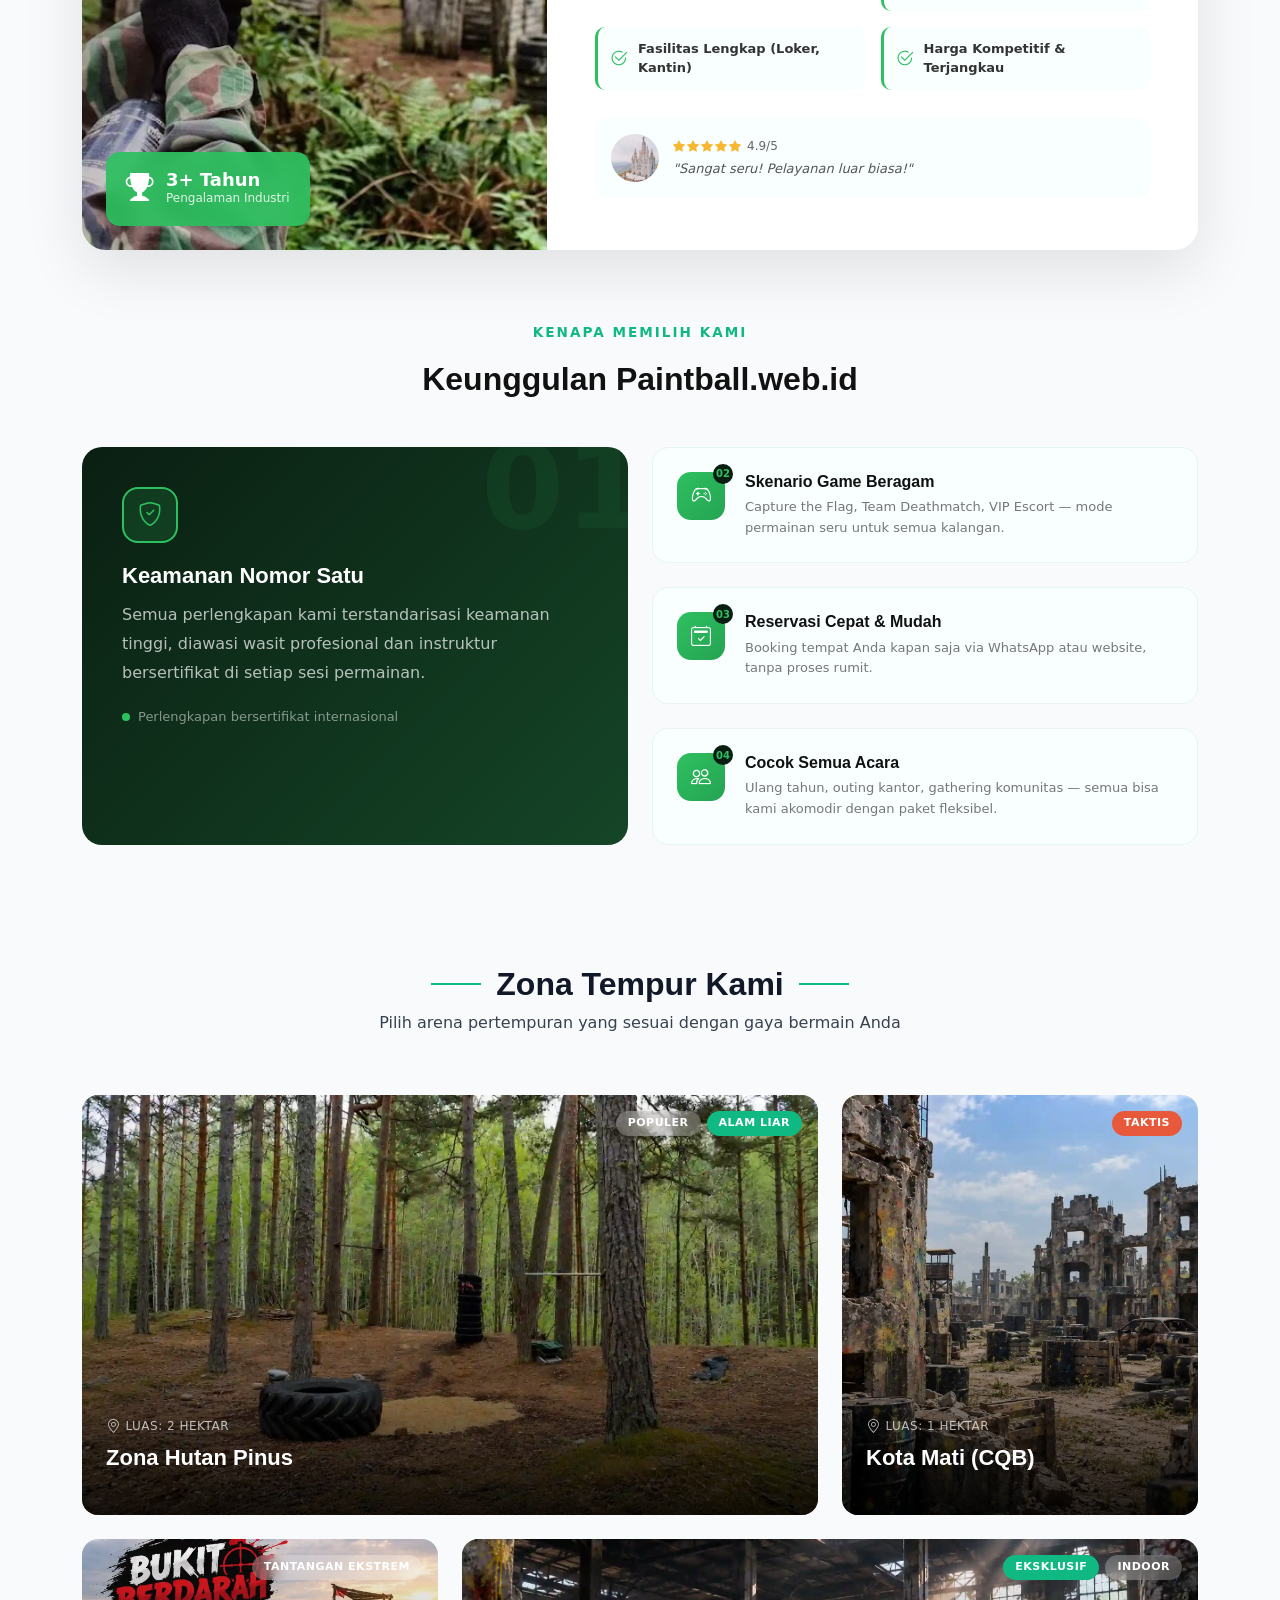
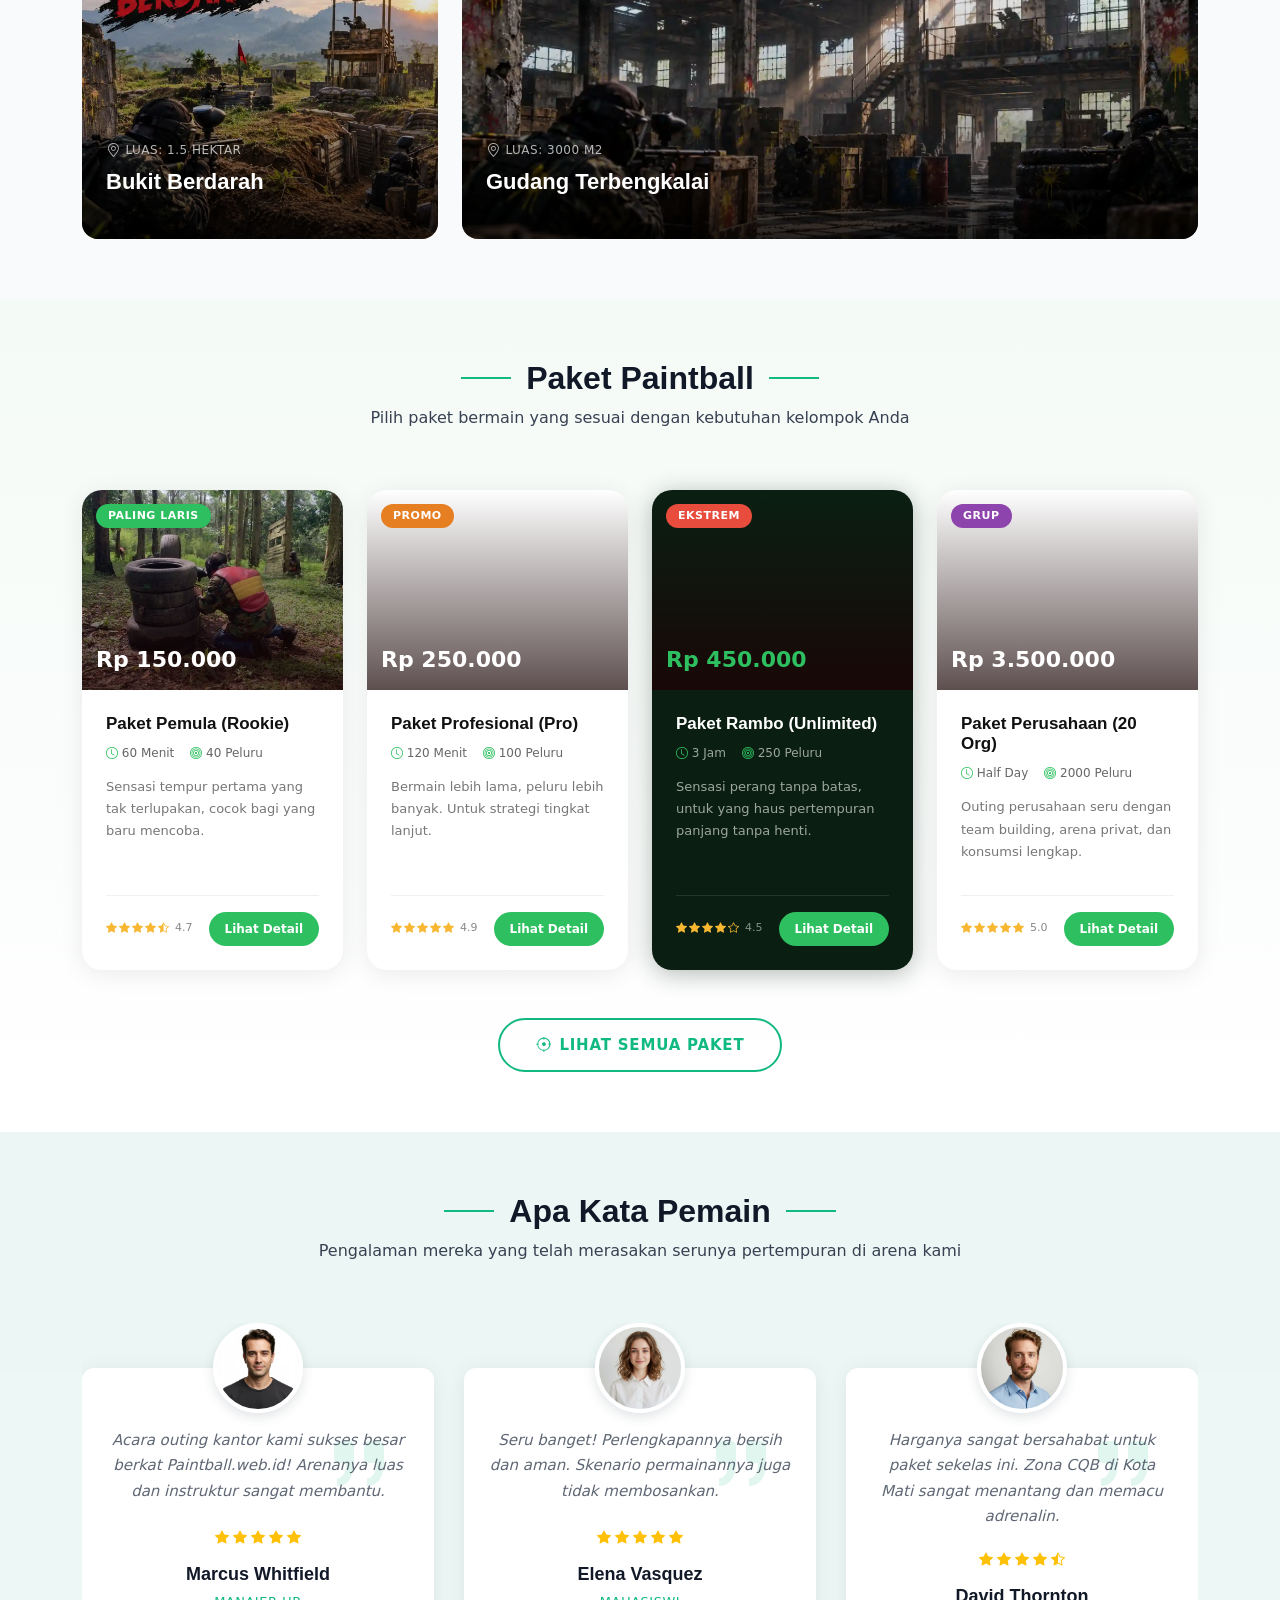
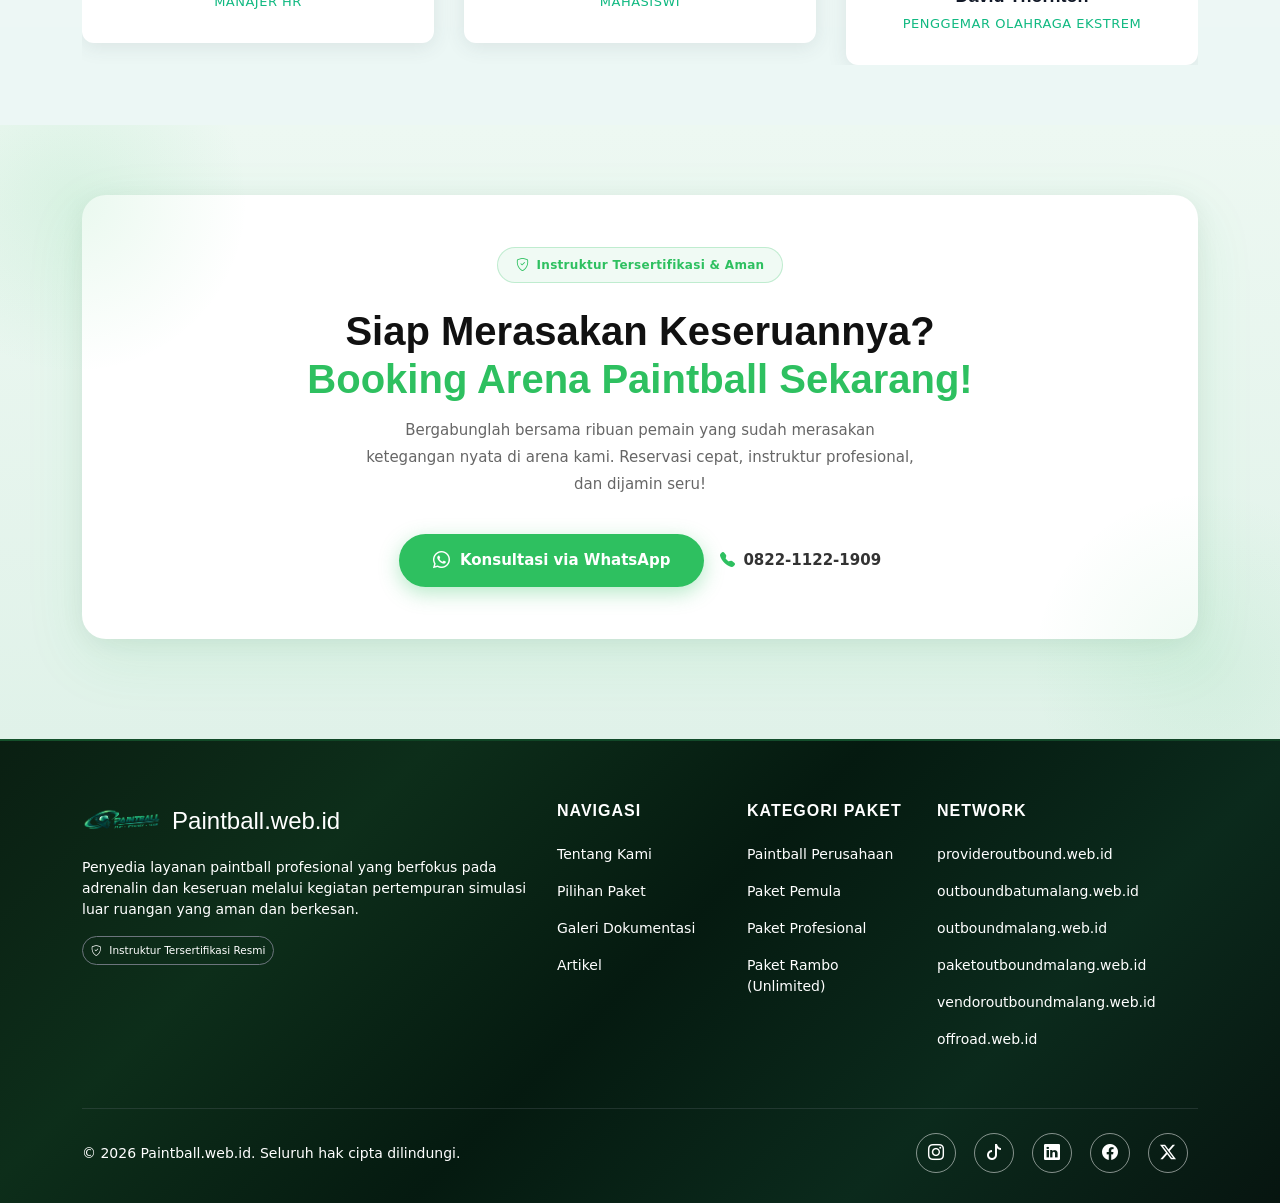
==== commit 96c39bc4: "Add files via upload" ====
--- a/index.html
+++ b/index.html
@@ -91,7 +91,7 @@
 }
   </script>
 
-  <link rel="preload" as="image" href="assets/img/travel/showcase-7.webp" fetchpriority="high">
+  <link rel="preload" as="image" href="assets/img/homepage/aksi-pemain-paintball-di-hutan-pinus.webp" fetchpriority="high">
 </head>
 
 <body class="index-page">
@@ -341,7 +341,7 @@
                   style="width:56px;height:56px;background:rgba(46,192,96,0.15);border:2px solid #2ec060;border-radius:16px;display:flex;align-items:center;justify-content:center;margin-bottom:20px;">
                   <i class="bi bi-shield-check" style="font-size:24px;color:#2ec060;"></i>
                 </div>
-                <h4 style="color:#fff;font-size:22px;font-weight:700;margin-bottom:12px;">Keamanan Nomor Satu</h4>
+                <h3 style="color:#fff;font-size:22px;font-weight:700;margin-bottom:12px;">Keamanan Nomor Satu</h3>
                 <p style="color:rgba(255,255,255,0.7);line-height:1.8;">Semua perlengkapan kami terstandarisasi keamanan
                   tinggi, diawasi wasit profesional dan instruktur bersertifikat di setiap sesi permainan.</p>
                 <div style="margin-top:20px;display:flex;align-items:center;gap:8px;">
@@ -368,8 +368,8 @@
                         style="position:absolute;top:-8px;right:-8px;background:#0a1f12;color:#2ec060;font-size:10px;font-weight:800;width:20px;height:20px;border-radius:50%;display:flex;align-items:center;justify-content:center;">02</span>
                     </div>
                     <div>
-                      <h5 style="font-size:16px;font-weight:700;color:#111;margin-bottom:6px;">Skenario Game Beragam
-                      </h5>
+                      <h3 style="font-size:16px;font-weight:700;color:#111;margin-bottom:6px;">Skenario Game Beragam
+                      </h3>
                       <p style="color:#777;font-size:13px;margin:0;line-height:1.6;">Capture the Flag, Team Deathmatch,
                         VIP Escort — mode permainan seru untuk semua kalangan.</p>
                     </div>
@@ -389,8 +389,8 @@
                         style="position:absolute;top:-8px;right:-8px;background:#0a1f12;color:#2ec060;font-size:10px;font-weight:800;width:20px;height:20px;border-radius:50%;display:flex;align-items:center;justify-content:center;">03</span>
                     </div>
                     <div>
-                      <h5 style="font-size:16px;font-weight:700;color:#111;margin-bottom:6px;">Reservasi Cepat & Mudah
-                      </h5>
+                      <h3 style="font-size:16px;font-weight:700;color:#111;margin-bottom:6px;">Reservasi Cepat & Mudah
+                      </h3>
                       <p style="color:#777;font-size:13px;margin:0;line-height:1.6;">Booking tempat Anda kapan saja via
                         WhatsApp atau website, tanpa proses rumit.</p>
                     </div>
@@ -410,7 +410,7 @@
                         style="position:absolute;top:-8px;right:-8px;background:#0a1f12;color:#2ec060;font-size:10px;font-weight:800;width:20px;height:20px;border-radius:50%;display:flex;align-items:center;justify-content:center;">04</span>
                     </div>
                     <div>
-                      <h5 style="font-size:16px;font-weight:700;color:#111;margin-bottom:6px;">Cocok Semua Acara</h5>
+                      <h3 style="font-size:16px;font-weight:700;color:#111;margin-bottom:6px;">Cocok Semua Acara</h3>
                       <p style="color:#777;font-size:13px;margin:0;line-height:1.6;">Ulang tahun, outing kantor,
                         gathering komunitas — semua bisa kami akomodir dengan paket fleksibel.</p>
                     </div>
@@ -547,7 +547,7 @@
                   150.000</div>
               </div>
               <div style="padding:24px;flex:1;display:flex;flex-direction:column;">
-                <h5 style="font-size:17px;font-weight:700;color:#111;margin-bottom:10px;">Paket Pemula (Rookie)</h5>
+                <h3 style="font-size:17px;font-weight:700;color:#111;margin-bottom:10px;">Paket Pemula (Rookie)</h3>
                 <div style="display:flex;gap:16px;margin-bottom:14px;">
                   <span style="font-size:12px;color:#666;"><i class="bi bi-clock" style="color:#2ec060;"></i> 60
                     Menit</span>
@@ -593,7 +593,7 @@
                   250.000</div>
               </div>
               <div style="padding:24px;flex:1;display:flex;flex-direction:column;">
-                <h5 style="font-size:17px;font-weight:700;color:#111;margin-bottom:10px;">Paket Profesional (Pro)</h5>
+                <h3 style="font-size:17px;font-weight:700;color:#111;margin-bottom:10px;">Paket Profesional (Pro)</h3>
                 <div style="display:flex;gap:16px;margin-bottom:14px;">
                   <span style="font-size:12px;color:#666;"><i class="bi bi-clock" style="color:#2ec060;"></i> 120
                     Menit</span>
@@ -639,7 +639,7 @@
                   450.000</div>
               </div>
               <div style="padding:24px;flex:1;display:flex;flex-direction:column;">
-                <h5 style="font-size:17px;font-weight:700;color:#fff;margin-bottom:10px;">Paket Rambo (Unlimited)</h5>
+                <h3 style="font-size:17px;font-weight:700;color:#fff;margin-bottom:10px;">Paket Rambo (Unlimited)</h3>
                 <div style="display:flex;gap:16px;margin-bottom:14px;">
                   <span style="font-size:12px;color:rgba(255,255,255,0.6);"><i class="bi bi-clock"
                       style="color:#2ec060;"></i> 3 Jam</span>
@@ -685,7 +685,7 @@
                   3.500.000</div>
               </div>
               <div style="padding:24px;flex:1;display:flex;flex-direction:column;">
-                <h5 style="font-size:17px;font-weight:700;color:#111;margin-bottom:10px;">Paket Perusahaan (20 Org)</h5>
+                <h3 style="font-size:17px;font-weight:700;color:#111;margin-bottom:10px;">Paket Perusahaan (20 Org)</h3>
                 <div style="display:flex;gap:16px;margin-bottom:14px;">
                   <span style="font-size:12px;color:#666;"><i class="bi bi-clock" style="color:#2ec060;"></i> Half
                     Day</span>
@@ -906,7 +906,7 @@
         </div>
 
         <div class="col-lg-2 col-6 footer-links">
-          <h4 class="text-white mb-4" style="font-size: 16px; font-weight: bold; letter-spacing: 1px;">NAVIGASI</h4>
+          <h3 class="text-white mb-4" style="font-size: 16px; font-weight: bold; letter-spacing: 1px;">NAVIGASI</h3>
           <ul class="list-unstyled">
             <li class="mb-3"><a href="about" class="text-white text-decoration-none">Tentang Kami</a></li>
             <li class="mb-3"><a href="tours" class="text-white text-decoration-none">Pilihan Paket</a></li>
@@ -917,7 +917,7 @@
         </div>
 
         <div class="col-lg-2 col-6 footer-links">
-          <h4 class="text-white mb-4" style="font-size:16px;font-weight:bold;letter-spacing:1px;">KATEGORI PAKET</h4>
+          <h3 class="text-white mb-4" style="font-size:16px;font-weight:bold;letter-spacing:1px;">KATEGORI PAKET</h3>
           <ul class="list-unstyled">
             <li class="mb-3"><a href="paket-perusahaan" class="text-white text-decoration-none">Paintball
                 Perusahaan</a></li>
@@ -931,7 +931,7 @@
         </div>
 
         <div class="col-lg-3 col-6 footer-links">
-          <h4 class="text-white mb-4" style="font-size:16px;font-weight:bold;letter-spacing:1px;">NETWORK</h4>
+          <h3 class="text-white mb-4" style="font-size:16px;font-weight:bold;letter-spacing:1px;">NETWORK</h3>
           <ul class="list-unstyled footer-network-list">
             <li class="mb-3"><a href="https://provideroutbound.web.id" target="_blank" class="text-white text-decoration-none">provideroutbound.web.id</a></li>
             <li class="mb-3"><a href="https://outboundbatumalang.web.id" target="_blank" class="text-white text-decoration-none">outboundbatumalang.web.id</a></li>
